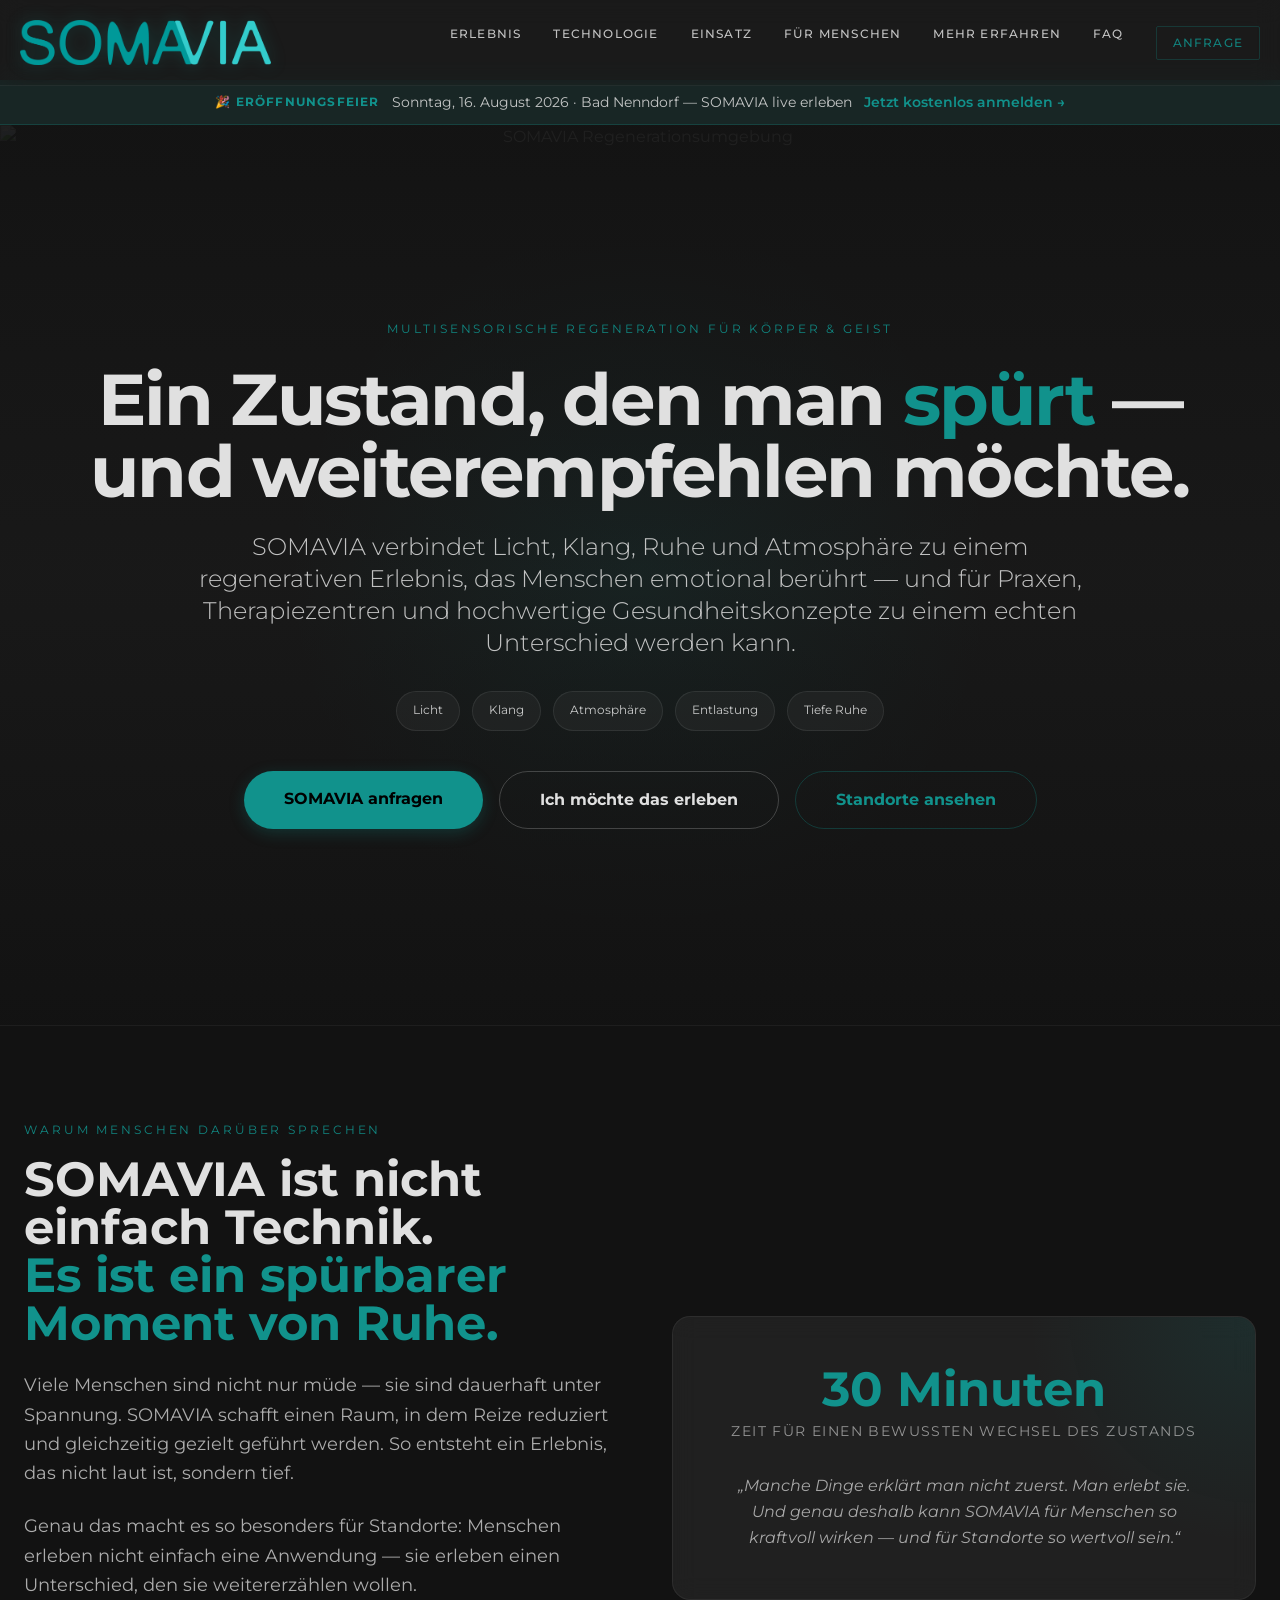
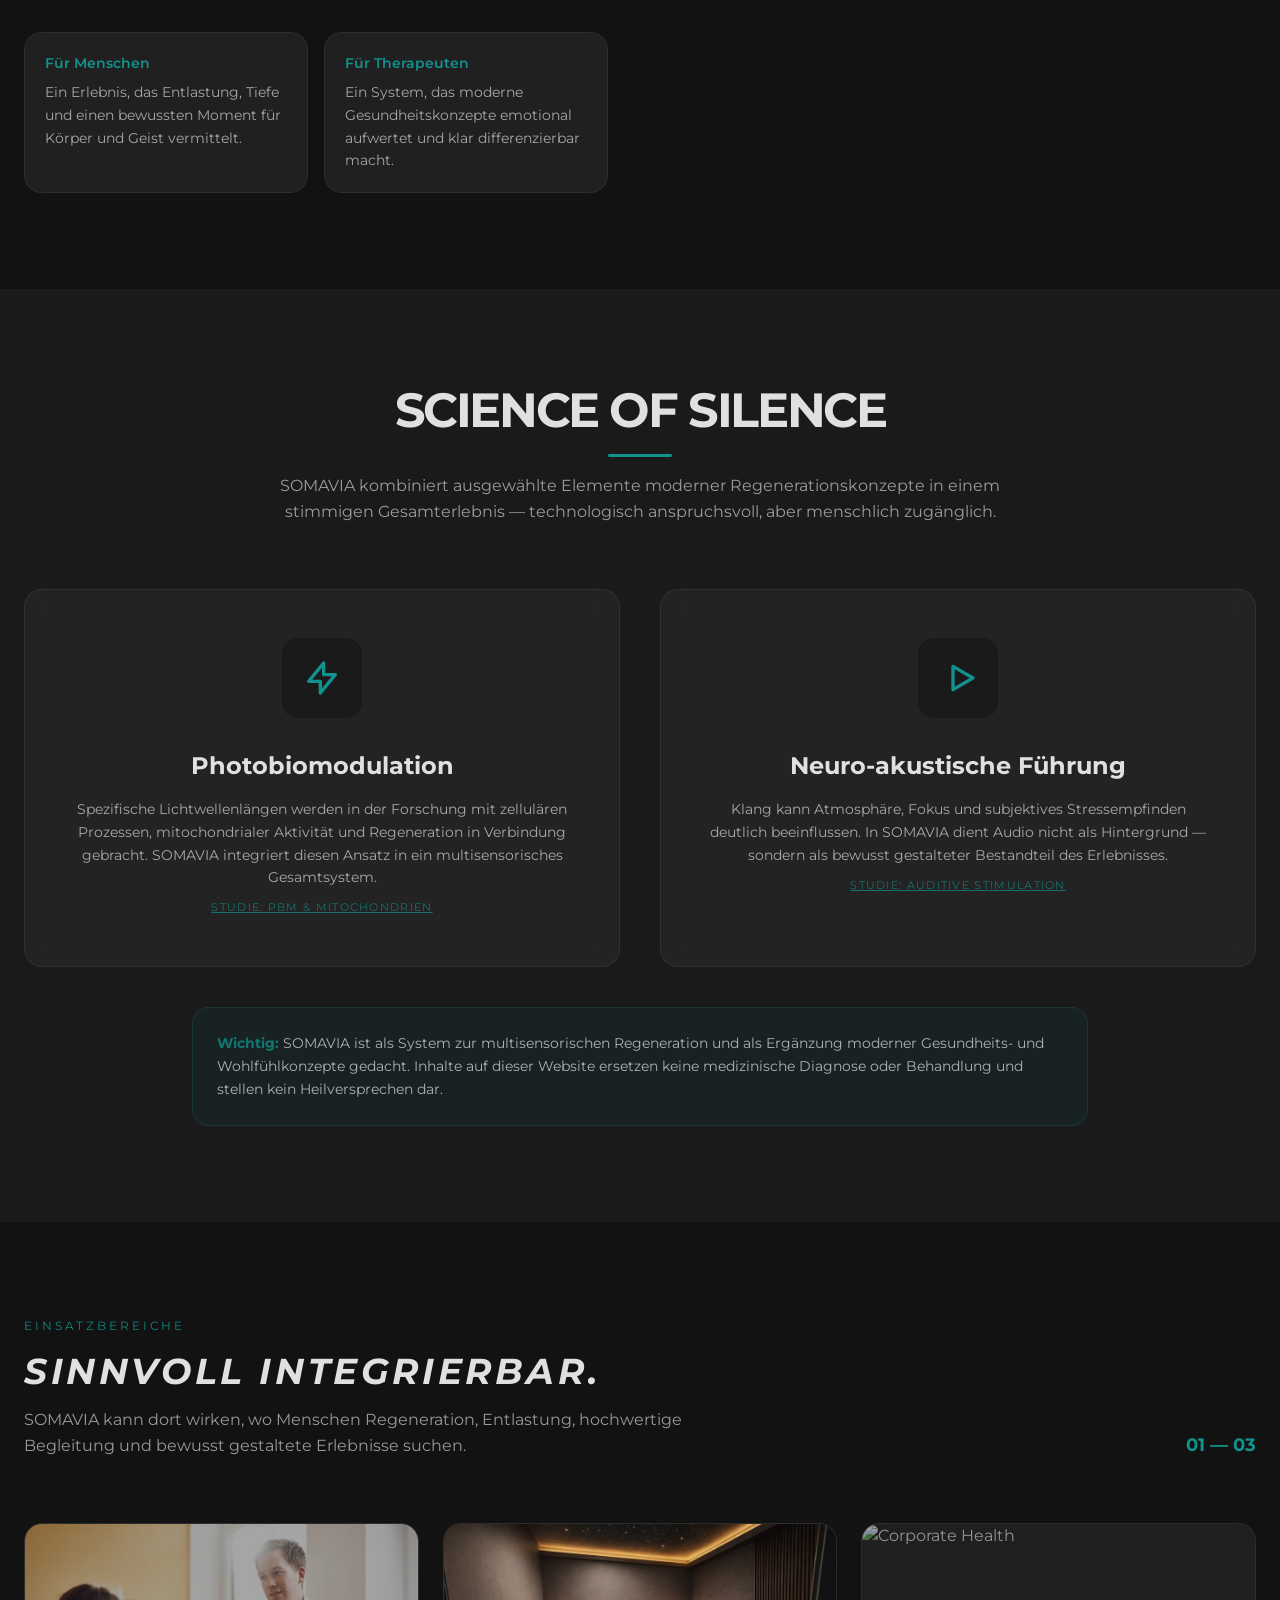
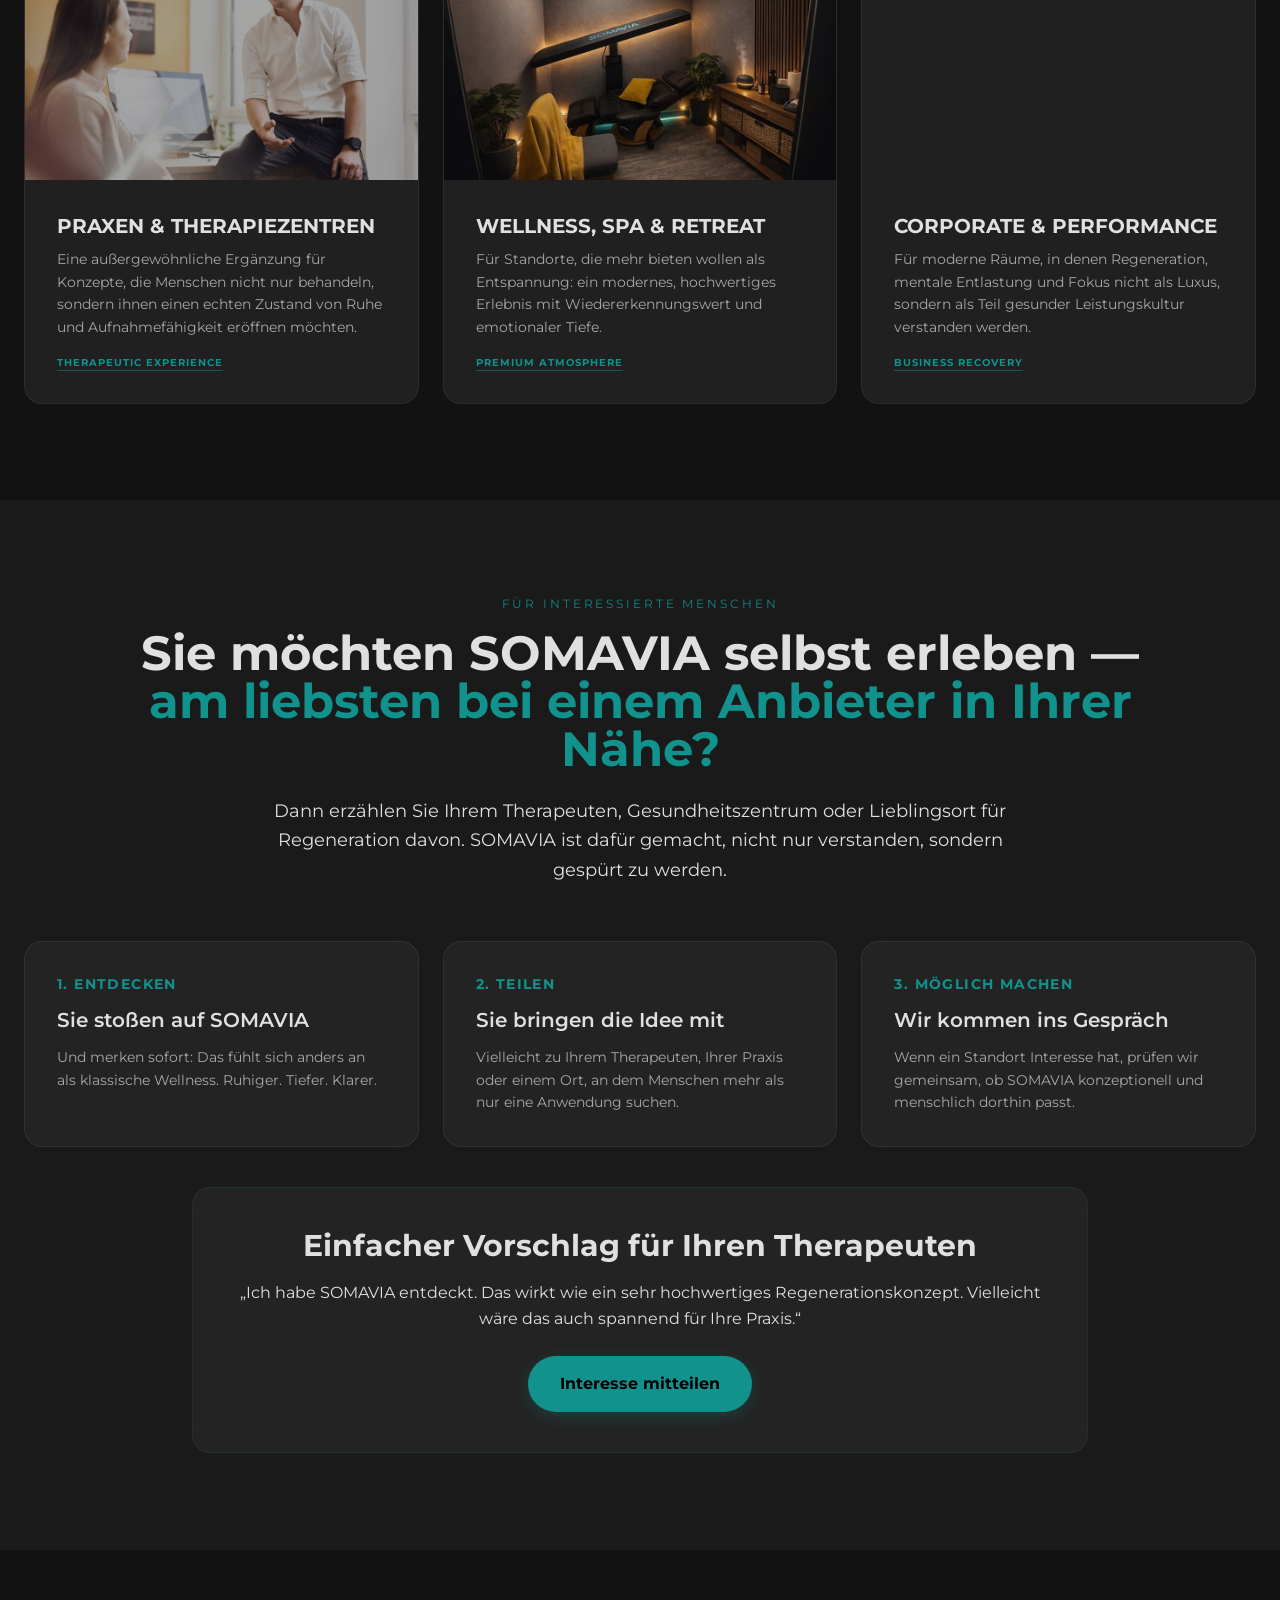
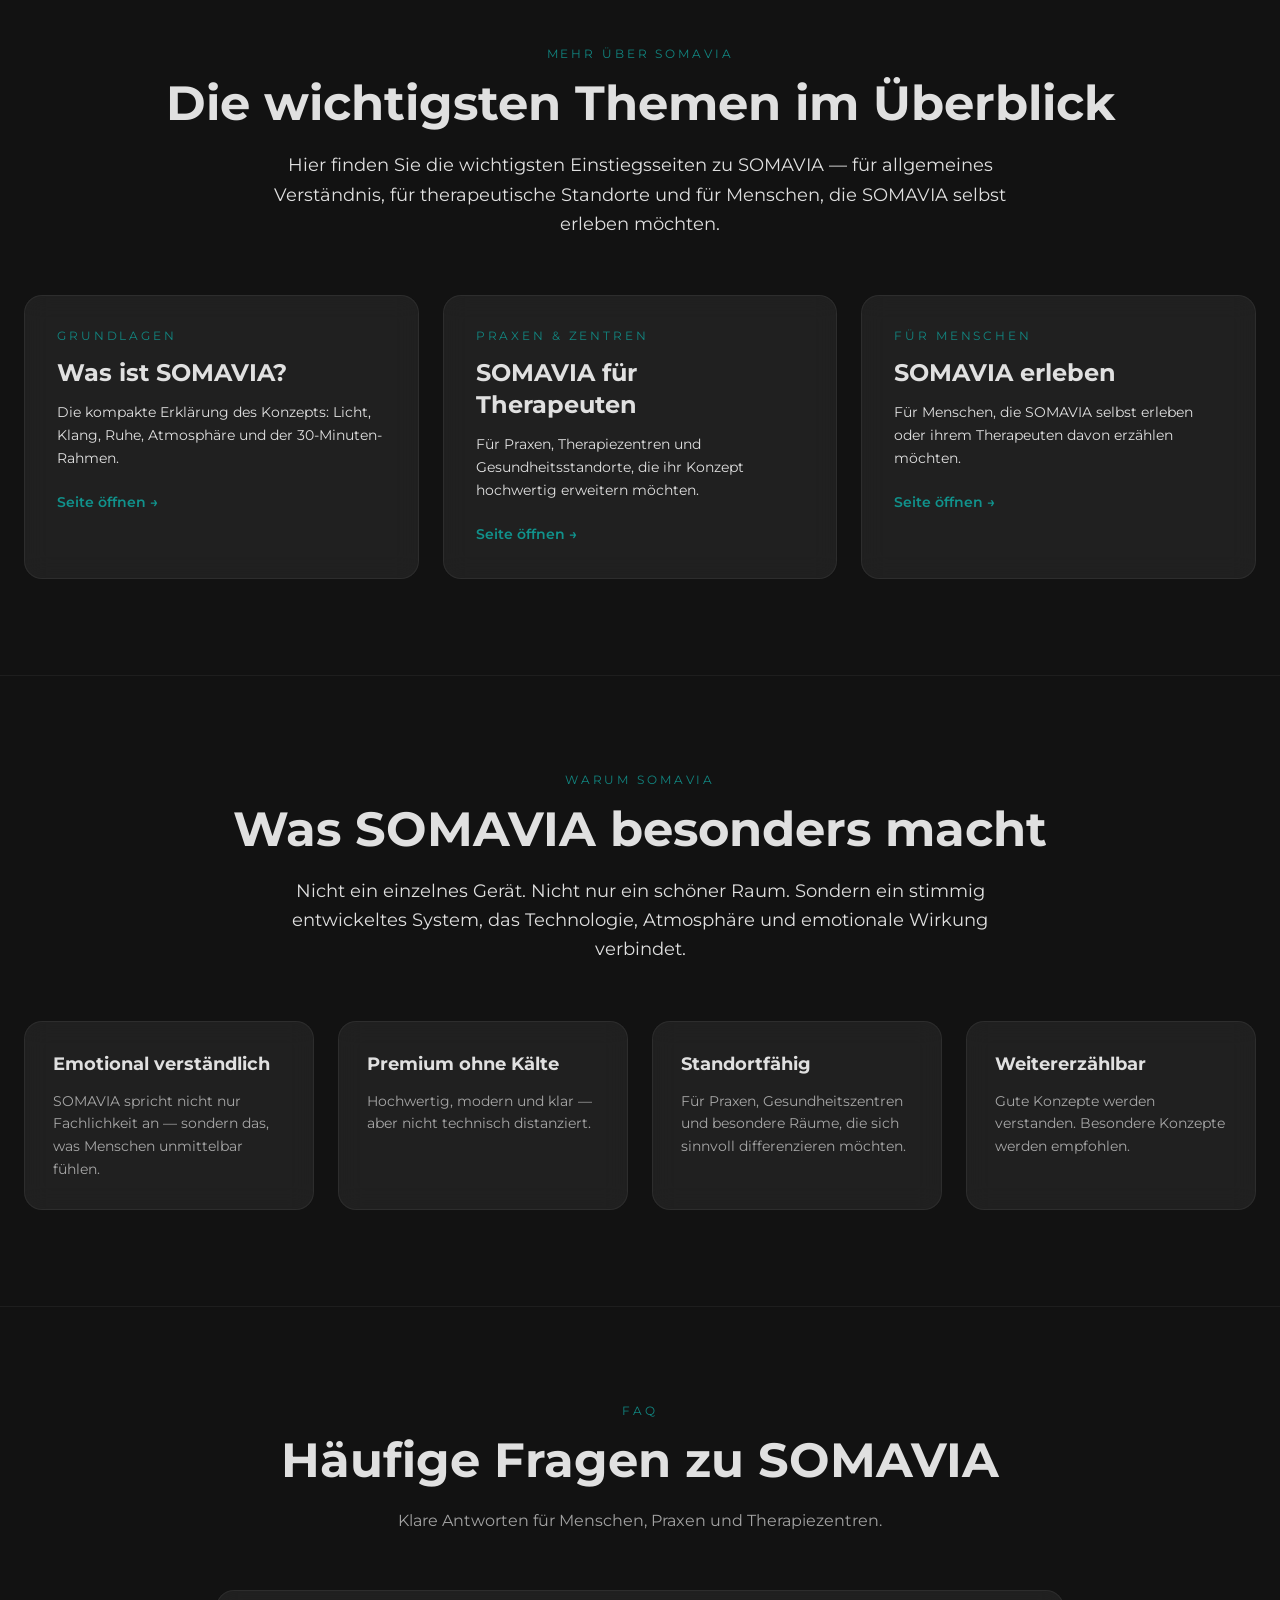
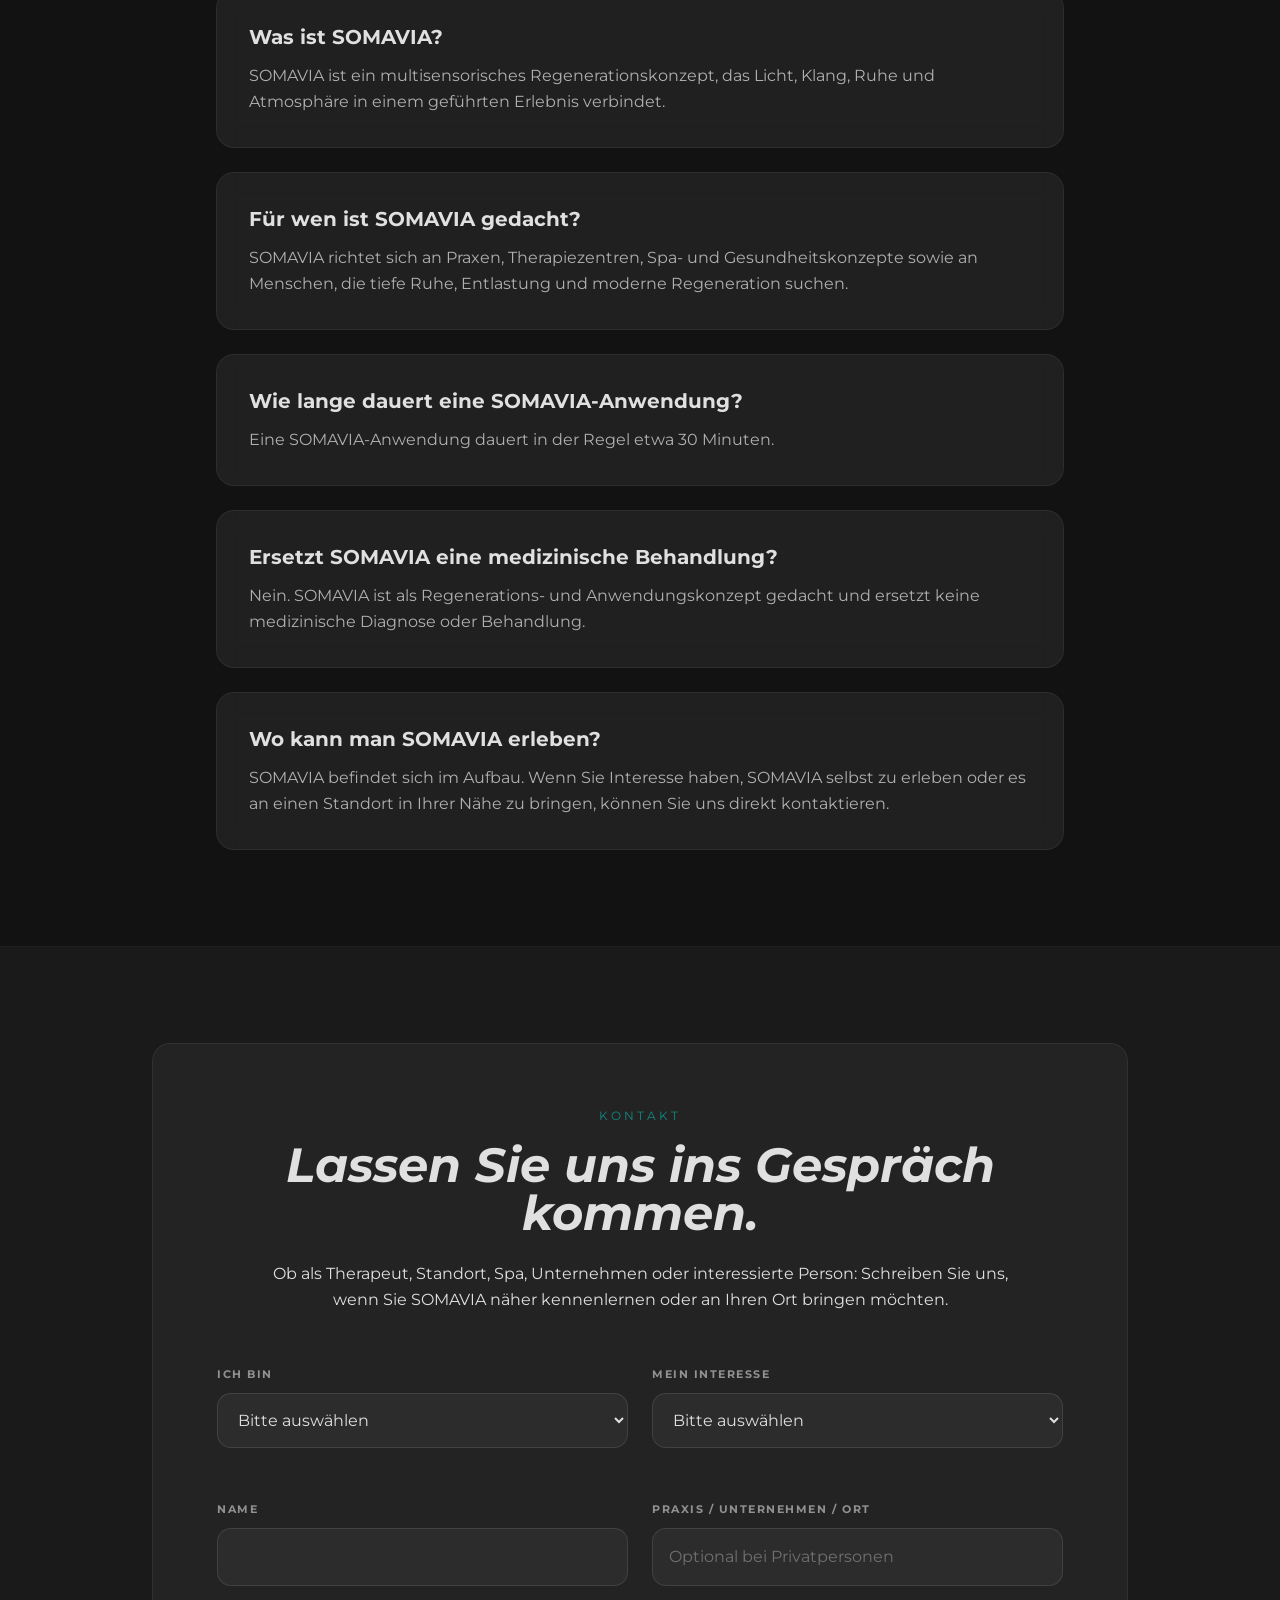
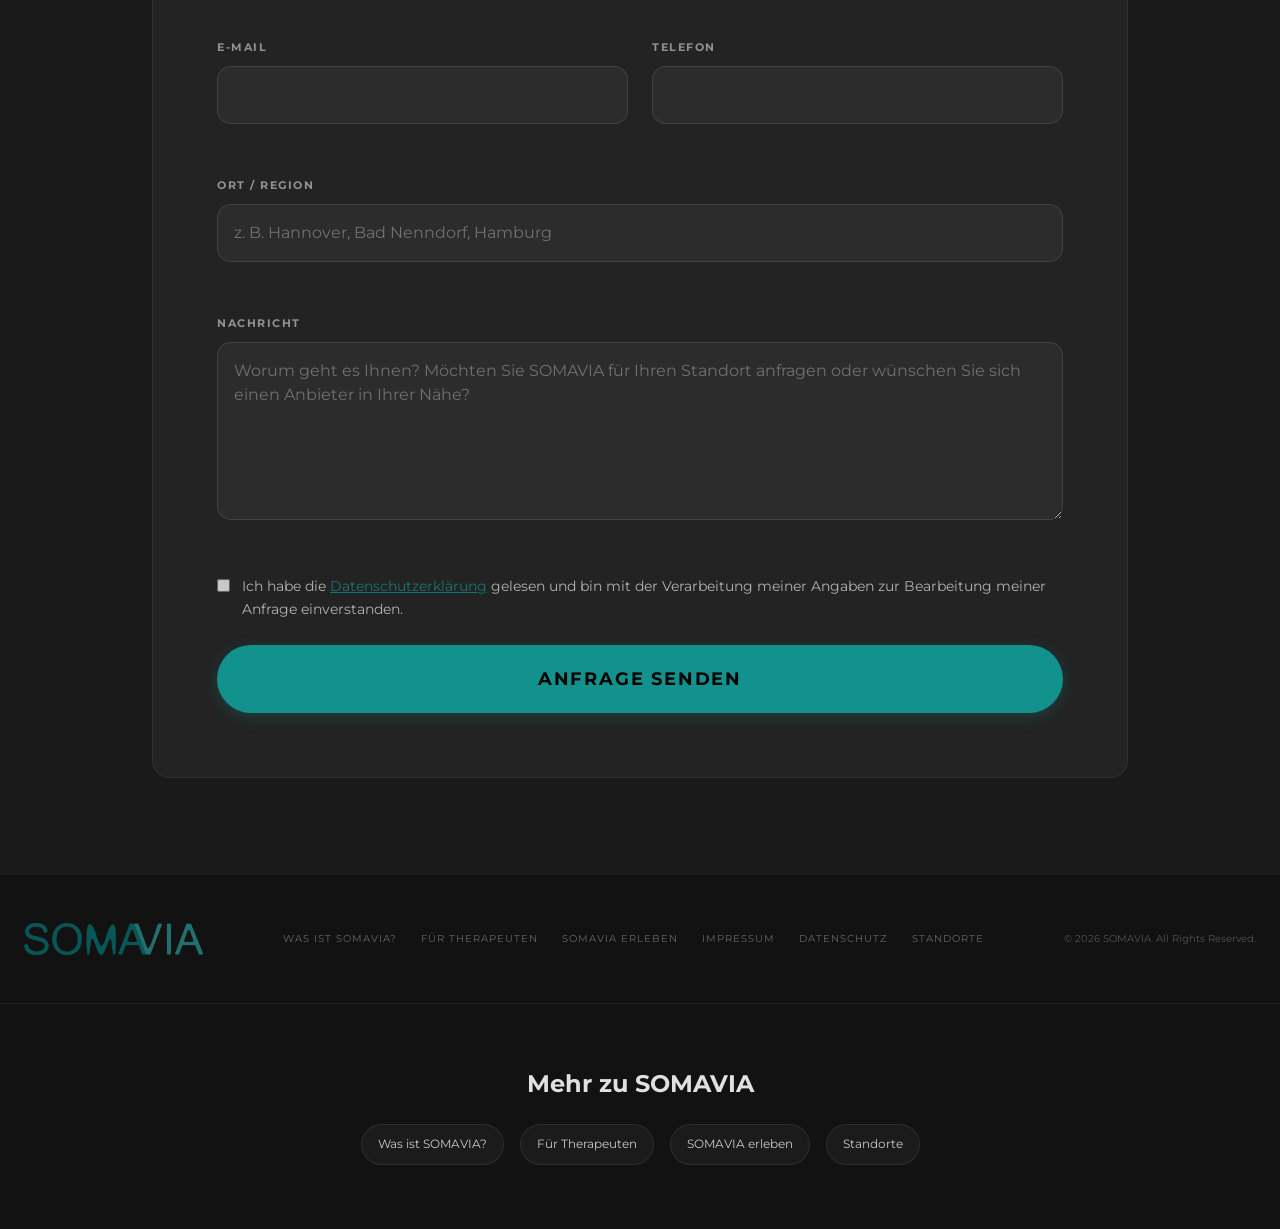
==== index.html @ 186686fb "Align applications cards: pin bottom labels to a uniform baseline The three cards had different text" ====
<!DOCTYPE html>
<html lang="de">
<head>
    <meta charset="UTF-8" />
    <meta name="viewport" content="width=device-width, initial-scale=1.0" />

    <title>SOMAVIA | Multisensorische Regeneration mit Licht, Klang und Atmosphäre</title>
    <meta name="description" content="SOMAVIA ist ein multisensorisches Regenerationskonzept für Praxen, Therapiezentren und Menschen, die tiefe Ruhe, Entlastung und moderne Regeneration erleben möchten." />
    <link rel="canonical" href="https://somavia.health/" />
    <link rel="icon" type="image/png" href="assets/SOMAVIA_Icon.png" />
    <link rel="apple-touch-icon" href="assets/apple-touch-icon.png" />

    <meta property="og:type" content="website" />
    <meta property="og:url" content="https://somavia.health/" />
    <meta property="og:title" content="SOMAVIA | Multisensorische Regeneration mit Licht, Klang und Atmosphäre" />
    <meta property="og:description" content="SOMAVIA verbindet Licht, Klang, Ruhe und Atmosphäre zu einem multisensorischen Regenerationserlebnis für Praxen, Therapiezentren und hochwertige Gesundheitskonzepte." />
    <meta property="og:image" content="https://somavia.health/assets/og-cover.png" />
    <meta property="og:site_name" content="SOMAVIA" />
    <meta property="og:locale" content="de_DE" />

    <meta name="twitter:card" content="summary_large_image" />
    <meta name="twitter:title" content="SOMAVIA | Multisensorische Regeneration mit Licht, Klang und Atmosphäre" />
    <meta name="twitter:description" content="Multisensorische Regeneration mit Licht, Klang, Ruhe und Atmosphäre für Praxen, Therapiezentren und interessierte Menschen." />
    <meta name="twitter:image" content="https://somavia.health/assets/og-cover.png" />

    <link rel="preconnect" href="https://fonts.googleapis.com" />
    <link rel="preconnect" href="https://fonts.gstatic.com" crossorigin />
    <link href="https://fonts.googleapis.com/css2?family=Montserrat:wght@300;400;500;600;700;800&display=swap" rel="stylesheet" />
    <link rel="stylesheet" href="assets/styles.css" />

    <script type="application/ld+json">
    {
      "@context": "https://schema.org",
      "@graph": [
        {
          "@type": "Organization",
          "@id": "https://somavia.health/#organization",
          "name": "SOMAVIA",
          "url": "https://somavia.health/",
          "logo": "https://somavia.health/assets/SOMAVIA_Icon.png",
          "contactPoint": {
            "@type": "ContactPoint",
            "contactType": "customer support",
            "email": "m.weh@chirohealth.de",
            "telephone": "+49-5723-798701",
            "areaServed": "DE",
            "availableLanguage": ["de"]
          }
        },
        {
          "@type": "WebSite",
          "@id": "https://somavia.health/#website",
          "url": "https://somavia.health/",
          "name": "SOMAVIA",
          "publisher": {
            "@id": "https://somavia.health/#organization"
          },
          "inLanguage": "de-DE"
        },
        {
          "@type": "FAQPage",
          "@id": "https://somavia.health/#faq",
          "mainEntity": [
            {
              "@type": "Question",
              "name": "Was ist SOMAVIA?",
              "acceptedAnswer": {
                "@type": "Answer",
                "text": "SOMAVIA ist ein multisensorisches Regenerationskonzept, das Licht, Klang, Ruhe und Atmosphäre in einem geführten Erlebnis verbindet."
              }
            },
            {
              "@type": "Question",
              "name": "Für wen ist SOMAVIA gedacht?",
              "acceptedAnswer": {
                "@type": "Answer",
                "text": "SOMAVIA richtet sich an Praxen, Therapiezentren, Spa- und Gesundheitskonzepte sowie an Menschen, die tiefe Ruhe, Entlastung und moderne Regeneration suchen."
              }
            },
            {
              "@type": "Question",
              "name": "Wie lange dauert eine SOMAVIA-Anwendung?",
              "acceptedAnswer": {
                "@type": "Answer",
                "text": "Eine SOMAVIA-Anwendung dauert in der Regel etwa 30 Minuten."
              }
            },
            {
              "@type": "Question",
              "name": "Ersetzt SOMAVIA eine medizinische Behandlung?",
              "acceptedAnswer": {
                "@type": "Answer",
                "text": "Nein. SOMAVIA ist als Regenerations- und Anwendungskonzept gedacht und ersetzt keine medizinische Diagnose oder Behandlung."
              }
            }
          ]
        }
      ]
    }
    </script>
</head>
<body>

<header class="bg-dark/90 backdrop-blur-md p-5 fixed top-0 w-full z-50 border-b border-white/5">
    <div class="container mx-auto flex justify-between items-center gap-6">
        <a href="index.html">
            <img fetchpriority="high" src="assets/SOMAVIA_logo_final.png" alt="SOMAVIA Logo" class="header-logo" />
        </a>

        <nav class="hidden lg:flex space-x-8 text-xs font-medium tracking-widest uppercase">
            <a href="#experience" class="nav-link">Erlebnis</a>
            <a href="#technology" class="nav-link">Technologie</a>
            <a href="#applications" class="nav-link">Einsatz</a>
            <a href="#for-people" class="nav-link">Für Menschen</a>
            <a href="#subpages" class="nav-link">Mehr erfahren</a>
            <a href="#faq" class="nav-link">FAQ</a>
            <a href="#contact" class="nav-link accent-color border border-[#11928c]/30 px-4 py-2 rounded-sm hover:bg-[#11928c] hover:text-black">Anfrage</a>
        </nav>
        <button id="menuBtn" type="button" aria-label="Menü öffnen" aria-expanded="false" class="lg:hidden text-[#e0e0e0] hover:text-[#11928c] transition-colors p-2 -mr-2">
            <svg class="w-7 h-7" fill="none" stroke="currentColor" viewBox="0 0 24 24"><path stroke-linecap="round" stroke-linejoin="round" stroke-width="2" d="M4 6h16M4 12h16M4 18h16"/></svg>
        </button>
    
    </div>
    <nav id="mobileMenu" class="hidden lg:hidden flex-col container mx-auto mt-3 text-xs font-medium tracking-widest uppercase">
        <a href="#experience" class="block py-3 border-b border-white/5 nav-link">Erlebnis</a>
        <a href="#technology" class="block py-3 border-b border-white/5 nav-link">Technologie</a>
        <a href="#applications" class="block py-3 border-b border-white/5 nav-link">Einsatz</a>
        <a href="#for-people" class="block py-3 border-b border-white/5 nav-link">Für Menschen</a>
        <a href="#subpages" class="block py-3 border-b border-white/5 nav-link">Mehr erfahren</a>
        <a href="#faq" class="block py-3 border-b border-white/5 nav-link">FAQ</a>
        <a href="#contact" class="block py-3 border-b border-white/5 accent-color font-semibold">Anfrage</a>
    </nav>
</header>

<main class="pt-20">

    <a href="sommerfest.html" class="block bg-[#11928c]/10 hover:bg-[#11928c]/15 border-b border-[#11928c]/25 transition-colors">
        <div class="container mx-auto px-6 py-3 flex flex-wrap items-center justify-center gap-x-3 gap-y-1 text-center text-sm">
            <span class="accent-color font-bold uppercase tracking-widest text-xs">🎉 Eröffnungsfeier</span>
            <span class="opacity-85">Sonntag, 16. August 2026 · Bad Nenndorf — SOMAVIA live erleben</span>
            <span class="accent-color font-semibold whitespace-nowrap">Jetzt kostenlos anmelden →</span>
        </div>
    </a>

    <section id="hero" class="relative min-h-screen flex items-center justify-center text-center p-6 overflow-hidden">
        <div class="absolute inset-0 z-0">
            <img src="https://images.unsplash.com/photo-1519824145371-296894a0daa9?auto=format&fit=crop&q=80&w=2000" alt="SOMAVIA Regenerationsumgebung" class="w-full h-full object-cover opacity-30" />
            <div class="absolute inset-0 hero-overlay"></div>
        </div>

        <div class="relative z-10 max-w-6xl fade-in">
            <span class="mini-kicker mb-6 block">Multisensorische Regeneration für Körper & Geist</span>

            <h1 class="text-4xl md:text-7xl font-bold mb-6 leading-tight tracking-tight">
                Ein Zustand, den man <span class="accent-color">spürt</span> —
                und weiterempfehlen möchte.
            </h1>

            <p class="text-lg md:text-2xl font-light mb-8 max-w-4xl mx-auto opacity-85 leading-relaxed">
                SOMAVIA verbindet Licht, Klang, Ruhe und Atmosphäre zu einem regenerativen Erlebnis,
                das Menschen emotional berührt — und für Praxen, Therapiezentren und hochwertige Gesundheitskonzepte
                zu einem echten Unterschied werden kann.
            </p>

            <div class="flex flex-wrap justify-center gap-3 mb-10">
                <span class="pill">Licht</span>
                <span class="pill">Klang</span>
                <span class="pill">Atmosphäre</span>
                <span class="pill">Entlastung</span>
                <span class="pill">Tiefe Ruhe</span>
            </div>

                <div class="flex flex-col sm:flex-row gap-4 justify-center">
                    <a href="#contact" class="cta-button py-4 px-10 rounded-full font-bold accent-bg text-black">
                    SOMAVIA anfragen
                    </a>

                    <a href="#for-people" class="py-4 px-10 rounded-full font-bold border border-white/20 hover:bg-white/5 transition-all">
                    Ich möchte das erleben
                    </a>

                    <a href="somavia-standorte.html" class="py-4 px-10 rounded-full font-bold border border-[#11928c]/30 text-[#11928c] hover:bg-[#11928c] hover:text-black transition-all">
                    Standorte ansehen
                </a>
            </div>
        </div>
    </section>

    <section id="experience" class="py-24 bg-[#121212] border-y border-white/5">
        <div class="container mx-auto px-6">
            <div class="grid lg:grid-cols-2 gap-16 items-center">
                <div>
                    <span class="mini-kicker mb-4 block">Warum Menschen darüber sprechen</span>
                    <h2 class="text-3xl md:text-5xl font-bold mb-6 leading-tight">
                        SOMAVIA ist nicht einfach Technik.
                        <br />
                        <span class="accent-color">Es ist ein spürbarer Moment von Ruhe.</span>
                    </h2>

                    <p class="text-lg opacity-75 mb-6 leading-relaxed">
                        Viele Menschen sind nicht nur müde — sie sind dauerhaft unter Spannung.
                        SOMAVIA schafft einen Raum, in dem Reize reduziert und gleichzeitig gezielt geführt werden.
                        So entsteht ein Erlebnis, das nicht laut ist, sondern tief.
                    </p>

                    <p class="text-lg opacity-75 mb-8 leading-relaxed">
                        Genau das macht es so besonders für Standorte:
                        Menschen erleben nicht einfach eine Anwendung — sie erleben einen Unterschied,
                        den sie weitererzählen wollen.
                    </p>

                    <div class="grid sm:grid-cols-2 gap-4">
                        <div class="glass-card p-5">
                            <p class="text-sm font-semibold mb-2 accent-color">Für Menschen</p>
                            <p class="text-sm opacity-70 leading-relaxed">
                                Ein Erlebnis, das Entlastung, Tiefe und einen bewussten Moment für Körper und Geist vermittelt.
                            </p>
                        </div>
                        <div class="glass-card p-5">
                            <p class="text-sm font-semibold mb-2 accent-color">Für Therapeuten</p>
                            <p class="text-sm opacity-70 leading-relaxed">
                                Ein System, das moderne Gesundheitskonzepte emotional aufwertet und klar differenzierbar macht.
                            </p>
                        </div>
                    </div>
                </div>

                <div class="glass-card p-10 md:p-12 text-center quote-card">
                    <h3 class="text-5xl font-bold accent-color mb-2">30 Minuten</h3>
                    <p class="uppercase tracking-widest text-sm opacity-60 mb-8">Zeit für einen bewussten Wechsel des Zustands</p>
                    <p class="text-base italic opacity-70 leading-relaxed max-w-xl mx-auto">
                        „Manche Dinge erklärt man nicht zuerst.
                        Man erlebt sie.
                        Und genau deshalb kann SOMAVIA für Menschen so kraftvoll wirken —
                        und für Standorte so wertvoll sein.“
                    </p>
                </div>
            </div>
        </div>
    </section>

    <section id="technology" class="py-24">
        <div class="container mx-auto px-6 text-center">
            <h2 class="text-3xl md:text-5xl font-bold mb-4 section-title uppercase tracking-tighter">Science of Silence</h2>
            <p class="max-w-3xl mx-auto opacity-65 mb-16 leading-relaxed">
                SOMAVIA kombiniert ausgewählte Elemente moderner Regenerationskonzepte in einem stimmigen Gesamterlebnis —
                technologisch anspruchsvoll, aber menschlich zugänglich.
            </p>

            <div class="grid md:grid-cols-2 gap-10">
                <div class="glass-card p-12 hover:border-[#11928c]/30 transition-all group">
                    <div class="w-20 h-20 bg-[#1a1a1a] rounded-2xl flex items-center justify-center mx-auto mb-8 group-hover:scale-110 transition-transform">
                        <svg class="w-10 h-10 accent-color" fill="none" stroke="currentColor" viewBox="0 0 24 24">
                            <path stroke-linecap="round" stroke-linejoin="round" stroke-width="2" d="M13 10V3L4 14h7v7l9-11h-7z"></path>
                        </svg>
                    </div>
                    <h3 class="text-2xl font-bold mb-4">Photobiomodulation</h3>
                    <p class="opacity-70 leading-relaxed text-sm">
                        Spezifische Lichtwellenlängen werden in der Forschung mit zellulären Prozessen,
                        mitochondrialer Aktivität und Regeneration in Verbindung gebracht.
                        SOMAVIA integriert diesen Ansatz in ein multisensorisches Gesamtsystem.
                    </p>
                    <a href="https://pubmed.ncbi.nlm.nih.gov/24049929/" target="_blank" rel="noopener noreferrer" class="science-link">Studie: PBM & Mitochondrien</a>
                </div>

                <div class="glass-card p-12 hover:border-[#11928c]/30 transition-all group">
                    <div class="w-20 h-20 bg-[#1a1a1a] rounded-2xl flex items-center justify-center mx-auto mb-8 group-hover:scale-110 transition-transform">
                        <svg class="w-10 h-10 accent-color" fill="none" stroke="currentColor" viewBox="0 0 24 24">
                            <path stroke-linecap="round" stroke-linejoin="round" stroke-width="2" d="M9 19V5l12 7-12 7z"></path>
                        </svg>
                    </div>
                    <h3 class="text-2xl font-bold mb-4">Neuro-akustische Führung</h3>
                    <p class="opacity-70 leading-relaxed text-sm">
                        Klang kann Atmosphäre, Fokus und subjektives Stressempfinden deutlich beeinflussen.
                        In SOMAVIA dient Audio nicht als Hintergrund —
                        sondern als bewusst gestalteter Bestandteil des Erlebnisses.
                    </p>
                    <a href="https://www.ncbi.nlm.nih.gov/pmc/articles/PMC4428073/" target="_blank" rel="noopener noreferrer" class="science-link">Studie: Auditive Stimulation</a>
                </div>
            </div>

            <div class="mt-10 note-box p-6 max-w-4xl mx-auto text-left">
                <p class="text-sm opacity-75 leading-relaxed">
                    <strong class="accent-color">Wichtig:</strong>
                    SOMAVIA ist als System zur multisensorischen Regeneration und als Ergänzung moderner Gesundheits- und Wohlfühlkonzepte gedacht.
                    Inhalte auf dieser Website ersetzen keine medizinische Diagnose oder Behandlung und stellen kein Heilversprechen dar.
                </p>
            </div>
        </div>
    </section>

    <section id="applications" class="py-24 bg-dark">
        <div class="container mx-auto px-6 text-center lg:text-left">
            <div class="flex flex-col md:flex-row justify-between items-end mb-16 gap-6">
                <div class="max-w-2xl">
                    <span class="mini-kicker mb-4 block">Einsatzbereiche</span>
                    <h2 class="text-4xl font-bold mb-4 italic uppercase tracking-widest">Sinnvoll integrierbar.</h2>
                    <p class="opacity-65 leading-relaxed">
                        SOMAVIA kann dort wirken, wo Menschen Regeneration, Entlastung, hochwertige Begleitung
                        und bewusst gestaltete Erlebnisse suchen.
                    </p>
                </div>
                <div class="text-[#11928c] font-bold text-lg hidden md:block">01 — 03</div>
            </div>

            <div class="grid md:grid-cols-3 gap-6">
                <div class="glass-card overflow-hidden group border-none flex flex-col">
                    <div class="h-64 overflow-hidden">
                        <img loading="lazy" src="assets/praxis-beratung.jpg" alt="Beratungsgespräch in einer Praxis" class="w-full h-full object-cover transition-transform duration-700 group-hover:scale-110 opacity-60" />
                    </div>
                    <div class="p-8 flex flex-col flex-grow">
                        <h3 class="text-xl font-bold mb-2 uppercase hyphens-auto break-words">Praxen & Therapiezentren</h3>
                        <p class="text-sm opacity-70 leading-relaxed mb-4">
                            Eine außergewöhnliche Ergänzung für Konzepte, die Menschen nicht nur behandeln,
                            sondern ihnen einen echten Zustand von Ruhe und Aufnahmefähigkeit eröffnen möchten.
                        </p>
                        <span class="text-[10px] uppercase tracking-widest accent-color font-bold border-b border-[#11928c]/50 mt-auto self-start">Therapeutic Experience</span>
                    </div>
                </div>

                <div class="glass-card overflow-hidden group border-none flex flex-col">
                    <div class="h-64 overflow-hidden">
                        <img loading="lazy" src="assets/somavia-suite.jpg" alt="SOMAVIA Suite mit Lichtsystem, Ruhesessel und Aromatherapie" class="w-full h-full object-cover transition-transform duration-700 group-hover:scale-110 opacity-90" />
                    </div>
                    <div class="p-8 flex flex-col flex-grow">
                        <h3 class="text-xl font-bold mb-2 uppercase hyphens-auto break-words">Wellness, Spa & Retreat</h3>
                        <p class="text-sm opacity-70 leading-relaxed mb-4">
                            Für Standorte, die mehr bieten wollen als Entspannung:
                            ein modernes, hochwertiges Erlebnis mit Wiedererkennungswert und emotionaler Tiefe.
                        </p>
                        <span class="text-[10px] uppercase tracking-widest accent-color font-bold border-b border-[#11928c]/50 mt-auto self-start">Premium Atmosphere</span>
                    </div>
                </div>

                <div class="glass-card overflow-hidden group border-none flex flex-col">
                    <div class="h-64 overflow-hidden">
                        <img loading="lazy" src="https://images.unsplash.com/photo-1497366216548-37526070297c?auto=format&fit=crop&q=80&w=800" alt="Corporate Health" class="w-full h-full object-cover transition-transform duration-700 group-hover:scale-110 opacity-60" />
                    </div>
                    <div class="p-8 flex flex-col flex-grow">
                        <h3 class="text-xl font-bold mb-2 uppercase hyphens-auto break-words">Corporate & Performance</h3>
                        <p class="text-sm opacity-70 leading-relaxed mb-4">
                            Für moderne Räume, in denen Regeneration, mentale Entlastung und Fokus
                            nicht als Luxus, sondern als Teil gesunder Leistungskultur verstanden werden.
                        </p>
                        <span class="text-[10px] uppercase tracking-widest accent-color font-bold border-b border-[#11928c]/50 mt-auto self-start">Business Recovery</span>
                    </div>
                </div>
            </div>
        </div>
    </section>

    <section id="for-people" class="py-24">
        <div class="container mx-auto px-6">
            <div class="max-w-5xl mx-auto text-center mb-14">
                <span class="mini-kicker mb-4 block">Für interessierte Menschen</span>
                <h2 class="text-3xl md:text-5xl font-bold mb-6">
                    Sie möchten SOMAVIA selbst erleben —
                    <span class="accent-color">am liebsten bei einem Anbieter in Ihrer Nähe?</span>
                </h2>
                <p class="text-lg opacity-72 leading-relaxed max-w-3xl mx-auto">
                    Dann erzählen Sie Ihrem Therapeuten, Gesundheitszentrum oder Lieblingsort für Regeneration davon.
                    SOMAVIA ist dafür gemacht, nicht nur verstanden, sondern gespürt zu werden.
                </p>
            </div>

            <div class="grid lg:grid-cols-3 gap-6">
                <div class="glass-card p-8">
                    <div class="text-sm font-bold accent-color mb-3 uppercase tracking-widest">1. Entdecken</div>
                    <h3 class="text-xl font-semibold mb-3">Sie stoßen auf SOMAVIA</h3>
                    <p class="text-sm opacity-70 leading-relaxed">
                        Und merken sofort: Das fühlt sich anders an als klassische Wellness.
                        Ruhiger. Tiefer. Klarer.
                    </p>
                </div>

                <div class="glass-card p-8">
                    <div class="text-sm font-bold accent-color mb-3 uppercase tracking-widest">2. Teilen</div>
                    <h3 class="text-xl font-semibold mb-3">Sie bringen die Idee mit</h3>
                    <p class="text-sm opacity-70 leading-relaxed">
                        Vielleicht zu Ihrem Therapeuten, Ihrer Praxis oder einem Ort,
                        an dem Menschen mehr als nur eine Anwendung suchen.
                    </p>
                </div>

                <div class="glass-card p-8">
                    <div class="text-sm font-bold accent-color mb-3 uppercase tracking-widest">3. Möglich machen</div>
                    <h3 class="text-xl font-semibold mb-3">Wir kommen ins Gespräch</h3>
                    <p class="text-sm opacity-70 leading-relaxed">
                        Wenn ein Standort Interesse hat, prüfen wir gemeinsam,
                        ob SOMAVIA konzeptionell und menschlich dorthin passt.
                    </p>
                </div>
            </div>

            <div class="mt-10 glass-card p-8 md:p-10 max-w-4xl mx-auto text-center soft-border">
                <h3 class="text-2xl md:text-3xl font-bold mb-4">Einfacher Vorschlag für Ihren Therapeuten</h3>
                <p class="opacity-72 leading-relaxed mb-6">
                    „Ich habe SOMAVIA entdeckt. Das wirkt wie ein sehr hochwertiges Regenerationskonzept.
                    Vielleicht wäre das auch spannend für Ihre Praxis.“
                </p>
                <a href="#contact" class="inline-block cta-button py-4 px-8 rounded-full font-bold accent-bg text-black">
                    Interesse mitteilen
                </a>
            </div>
        </div>
    </section>

    <section id="subpages" class="py-24 bg-[#121212] border-y border-white/5">
        <div class="container mx-auto px-6">
            <div class="max-w-5xl mx-auto text-center mb-14">
                <span class="mini-kicker mb-4 block">Mehr über SOMAVIA</span>
                <h2 class="text-3xl md:text-5xl font-bold mb-6">Die wichtigsten Themen im Überblick</h2>
                <p class="text-lg opacity-68 leading-relaxed max-w-3xl mx-auto">
                    Hier finden Sie die wichtigsten Einstiegsseiten zu SOMAVIA —
                    für allgemeines Verständnis, für therapeutische Standorte und für Menschen,
                    die SOMAVIA selbst erleben möchten.
                </p>
            </div>

            <div class="grid md:grid-cols-3 gap-6">
                <a href="was-ist-somavia.html" class="glass-card p-8 block subpage-card">
                    <span class="mini-kicker mb-3 block">Grundlagen</span>
                    <h3 class="text-2xl font-bold mb-3">Was ist SOMAVIA?</h3>
                    <p class="text-sm opacity-72 leading-relaxed mb-5">
                        Die kompakte Erklärung des Konzepts: Licht, Klang, Ruhe, Atmosphäre und der 30-Minuten-Rahmen.
                    </p>
                    <span class="accent-color font-semibold text-sm">Seite öffnen →</span>
                </a>

                <a href="somavia-fuer-therapeuten.html" class="glass-card p-8 block subpage-card">
                    <span class="mini-kicker mb-3 block">Praxen & Zentren</span>
                    <h3 class="text-2xl font-bold mb-3">SOMAVIA für Therapeuten</h3>
                    <p class="text-sm opacity-72 leading-relaxed mb-5">
                        Für Praxen, Therapiezentren und Gesundheitsstandorte, die ihr Konzept hochwertig erweitern möchten.
                    </p>
                    <span class="accent-color font-semibold text-sm">Seite öffnen →</span>
                </a>

                <a href="somavia-erleben.html" class="glass-card p-8 block subpage-card">
                    <span class="mini-kicker mb-3 block">Für Menschen</span>
                    <h3 class="text-2xl font-bold mb-3">SOMAVIA erleben</h3>
                    <p class="text-sm opacity-72 leading-relaxed mb-5">
                        Für Menschen, die SOMAVIA selbst erleben oder ihrem Therapeuten davon erzählen möchten.
                    </p>
                    <span class="accent-color font-semibold text-sm">Seite öffnen →</span>
                </a>
            </div>
        </div>
    </section>

    <section id="why-somavia" class="py-24 bg-dark">
        <div class="container mx-auto px-6">
            <div class="max-w-5xl mx-auto text-center mb-14">
                <span class="mini-kicker mb-4 block">Warum SOMAVIA</span>
                <h2 class="text-3xl md:text-5xl font-bold mb-6">Was SOMAVIA besonders macht</h2>
                <p class="text-lg opacity-68 leading-relaxed max-w-3xl mx-auto">
                    Nicht ein einzelnes Gerät. Nicht nur ein schöner Raum.
                    Sondern ein stimmig entwickeltes System, das Technologie, Atmosphäre und emotionale Wirkung verbindet.
                </p>
            </div>

            <div class="grid md:grid-cols-2 lg:grid-cols-4 gap-6">
                <div class="glass-card p-7">
                    <h3 class="font-bold text-lg mb-3">Emotional verständlich</h3>
                    <p class="text-sm opacity-70 leading-relaxed">
                        SOMAVIA spricht nicht nur Fachlichkeit an —
                        sondern das, was Menschen unmittelbar fühlen.
                    </p>
                </div>
                <div class="glass-card p-7">
                    <h3 class="font-bold text-lg mb-3">Premium ohne Kälte</h3>
                    <p class="text-sm opacity-70 leading-relaxed">
                        Hochwertig, modern und klar —
                        aber nicht technisch distanziert.
                    </p>
                </div>
                <div class="glass-card p-7">
                    <h3 class="font-bold text-lg mb-3">Standortfähig</h3>
                    <p class="text-sm opacity-70 leading-relaxed">
                        Für Praxen, Gesundheitszentren und besondere Räume,
                        die sich sinnvoll differenzieren möchten.
                    </p>
                </div>
                <div class="glass-card p-7">
                    <h3 class="font-bold text-lg mb-3">Weitererzählbar</h3>
                    <p class="text-sm opacity-70 leading-relaxed">
                        Gute Konzepte werden verstanden.
                        Besondere Konzepte werden empfohlen.
                    </p>
                </div>
            </div>
        </div>
    </section>

    <section id="faq" class="py-24 bg-[#121212] border-y border-white/5">
        <div class="container mx-auto px-6 max-w-4xl">
            <div class="text-center mb-14">
                <span class="mini-kicker mb-4 block">FAQ</span>
                <h2 class="text-3xl md:text-5xl font-bold mb-6">Häufige Fragen zu SOMAVIA</h2>
                <p class="opacity-70 leading-relaxed">
                    Klare Antworten für Menschen, Praxen und Therapiezentren.
                </p>
            </div>

            <div class="space-y-6">
                <div class="glass-card p-8">
                    <h3 class="text-xl font-bold mb-3">Was ist SOMAVIA?</h3>
                    <p class="opacity-75 leading-relaxed">
                        SOMAVIA ist ein multisensorisches Regenerationskonzept, das Licht, Klang, Ruhe und Atmosphäre in einem geführten Erlebnis verbindet.
                    </p>
                </div>

                <div class="glass-card p-8">
                    <h3 class="text-xl font-bold mb-3">Für wen ist SOMAVIA gedacht?</h3>
                    <p class="opacity-75 leading-relaxed">
                        SOMAVIA richtet sich an Praxen, Therapiezentren, Spa- und Gesundheitskonzepte sowie an Menschen, die tiefe Ruhe, Entlastung und moderne Regeneration suchen.
                    </p>
                </div>

                <div class="glass-card p-8">
                    <h3 class="text-xl font-bold mb-3">Wie lange dauert eine SOMAVIA-Anwendung?</h3>
                    <p class="opacity-75 leading-relaxed">
                        Eine SOMAVIA-Anwendung dauert in der Regel etwa 30 Minuten.
                    </p>
                </div>

                <div class="glass-card p-8">
                    <h3 class="text-xl font-bold mb-3">Ersetzt SOMAVIA eine medizinische Behandlung?</h3>
                    <p class="opacity-75 leading-relaxed">
                        Nein. SOMAVIA ist als Regenerations- und Anwendungskonzept gedacht und ersetzt keine medizinische Diagnose oder Behandlung.
                    </p>
                </div>

                <div class="glass-card p-8">
                    <h3 class="text-xl font-bold mb-3">Wo kann man SOMAVIA erleben?</h3>
                    <p class="opacity-75 leading-relaxed">
                        SOMAVIA befindet sich im Aufbau. Wenn Sie Interesse haben, SOMAVIA selbst zu erleben oder es an einen Standort in Ihrer Nähe zu bringen, können Sie uns direkt kontaktieren.
                    </p>
                </div>
            </div>
        </div>
    </section>

    <section id="contact" class="py-24 relative overflow-hidden">
        <div class="container mx-auto px-6 max-w-5xl">
            <div class="glass-card p-10 md:p-16 relative z-10 border-[#11928c]/20">
                <div class="text-center max-w-3xl mx-auto mb-12">
                    <span class="mini-kicker mb-4 block">Kontakt</span>
                    <h2 class="text-3xl md:text-5xl font-bold mb-6 italic">Lassen Sie uns ins Gespräch kommen.</h2>
                    <p class="opacity-72 leading-relaxed">
                        Ob als Therapeut, Standort, Spa, Unternehmen oder interessierte Person:
                        Schreiben Sie uns, wenn Sie SOMAVIA näher kennenlernen oder an Ihren Ort bringen möchten.
                    </p>
                </div>

                <div data-fs-success class="hidden status-box success-box mb-6">
                    Vielen Dank. Ihre Anfrage wurde erfolgreich übermittelt. Wir melden uns so bald wie möglich zurück.
                </div>

                <div data-fs-error class="hidden status-box error-box mb-6">
                    Leider konnte Ihre Anfrage gerade nicht gesendet werden. Bitte versuchen Sie es erneut.
                </div>

                <form
                    id="contactForm"
                    action="https://formspree.io/f/xbdqpeoa"
                    method="POST"
                    class="grid md:grid-cols-2 gap-6"
                >
                    <input type="hidden" name="_subject" value="Neue SOMAVIA Anfrage über somavia.health" />
                    <input type="hidden" name="_language" value="de" />
                    <input type="text" name="_gotcha" class="hidden" tabindex="-1" autocomplete="off" />

                    <div class="space-y-2">
                        <label for="userType" class="form-label">Ich bin</label>
                        <select id="userType" name="Ich bin" class="select-field" data-fs-field required>
                            <option value="">Bitte auswählen</option>
                            <option value="Therapeut / Praxis">Therapeut / Praxis</option>
                            <option value="Spa / Gesundheitszentrum">Spa / Gesundheitszentrum</option>
                            <option value="Unternehmen / Corporate">Unternehmen / Corporate</option>
                            <option value="Interessierte Privatperson">Interessierte Privatperson</option>
                            <option value="Sonstiges">Sonstiges</option>
                        </select>
                        <span data-fs-error="Ich bin" class="field-error"></span>
                    </div>

                    <div class="space-y-2">
                        <label for="userFocus" class="form-label">Mein Interesse</label>
                        <select id="userFocus" name="Interesse" class="select-field" data-fs-field required>
                            <option value="">Bitte auswählen</option>
                            <option value="SOMAVIA für meinen Standort">SOMAVIA für meinen Standort</option>
                            <option value="Ich möchte SOMAVIA vor Ort erleben">Ich möchte SOMAVIA vor Ort erleben</option>
                            <option value="Kooperation / Partnerschaft">Kooperation / Partnerschaft</option>
                            <option value="Allgemeine Anfrage">Allgemeine Anfrage</option>
                        </select>
                        <span data-fs-error="Interesse" class="field-error"></span>
                    </div>

                    <div class="space-y-2">
                        <label for="userName" class="form-label">Name</label>
                        <input type="text" id="userName" name="Name" class="input-field" data-fs-field required />
                        <span data-fs-error="Name" class="field-error"></span>
                    </div>

                    <div class="space-y-2">
                        <label for="userCompany" class="form-label">Praxis / Unternehmen / Ort</label>
                        <input type="text" id="userCompany" name="Praxis / Unternehmen / Ort" class="input-field" data-fs-field placeholder="Optional bei Privatpersonen" />
                        <span data-fs-error="Praxis / Unternehmen / Ort" class="field-error"></span>
                    </div>

                    <div class="space-y-2">
                        <label for="userEmail" class="form-label">E-Mail</label>
                        <input type="email" id="userEmail" name="email" class="input-field" data-fs-field required />
                        <span data-fs-error="email" class="field-error"></span>
                    </div>

                    <div class="space-y-2">
                        <label for="userPhone" class="form-label">Telefon</label>
                        <input type="tel" id="userPhone" name="Telefon" class="input-field" data-fs-field />
                        <span data-fs-error="Telefon" class="field-error"></span>
                    </div>

                    <div class="md:col-span-2 space-y-2">
                        <label for="userLocation" class="form-label">Ort / Region</label>
                        <input type="text" id="userLocation" name="Ort / Region" class="input-field" data-fs-field placeholder="z. B. Hannover, Bad Nenndorf, Hamburg" />
                        <span data-fs-error="Ort / Region" class="field-error"></span>
                    </div>

                    <div class="md:col-span-2 space-y-2">
                        <label for="userMessage" class="form-label">Nachricht</label>
                        <textarea
                            id="userMessage"
                            name="message"
                            rows="6"
                            class="textarea-field"
                            data-fs-field
                            placeholder="Worum geht es Ihnen? Möchten Sie SOMAVIA für Ihren Standort anfragen oder wünschen Sie sich einen Anbieter in Ihrer Nähe?"
                            required
                        ></textarea>
                        <span data-fs-error="message" class="field-error"></span>
                    </div>

                    <div class="md:col-span-2 flex items-start gap-3 text-sm opacity-75 leading-relaxed">
                        <input type="checkbox" id="privacyConsent" required class="mt-1 shrink-0" />
                        <label for="privacyConsent">
                            Ich habe die
                            <a href="datenschutz.html" class="accent-color underline">Datenschutzerklärung</a>
                            gelesen und bin mit der Verarbeitung meiner Angaben zur Bearbeitung meiner Anfrage einverstanden.
                        </label>
                    </div>

                    <div class="md:col-span-2">
                        <button
                            type="submit"
                            data-fs-submit-btn
                            class="w-full py-5 rounded-full accent-bg text-black font-bold text-lg uppercase tracking-widest cta-button"
                        >
                            Anfrage senden
                        </button>
                    </div>
                </form>
            </div>
        </div>
    </section>
</main>

<footer class="bg-dark py-12 border-t border-white/5">
    <div class="container mx-auto px-6 flex flex-col md:flex-row justify-between items-center gap-8 text-center md:text-left">
        <a href="index.html">
            <img loading="lazy" src="assets/SOMAVIA_logo_final.png" alt="SOMAVIA" class="h-8 opacity-50" />
        </a>

        <div class="text-[10px] opacity-40 flex flex-wrap justify-center gap-6 uppercase tracking-widest">
            <a href="was-ist-somavia.html" class="hover:text-white">Was ist SOMAVIA?</a>
            <a href="somavia-fuer-therapeuten.html" class="hover:text-white">Für Therapeuten</a>
            <a href="somavia-erleben.html" class="hover:text-white">SOMAVIA erleben</a>
            <a href="impressum.html" class="hover:text-white">Impressum</a>
            <a href="datenschutz.html" class="hover:text-white">Datenschutz</a>
            <a href="somavia-standorte.html" class="hover:text-white">Standorte</a>
        </div>

        <div class="text-[10px] opacity-30">
            &copy; 2026 SOMAVIA. All Rights Reserved.
        </div>
    </div>
</footer>

<script>
    window.formspree = window.formspree || function () {
        (formspree.q = formspree.q || []).push(arguments);
    };

    formspree('initForm', {
        formElement: '#contactForm',
        formId: 'xbdqpeoa',
        onSuccess: function () {
            const successBox = document.querySelector('[data-fs-success]');
            const errorBox = document.querySelector('[data-fs-error]');
            const form = document.getElementById('contactForm');

            if (errorBox) errorBox.classList.add('hidden');
            if (successBox) {
                successBox.classList.remove('hidden');
                successBox.scrollIntoView({ behavior: 'smooth', block: 'center' });
            }

            if (form) form.reset();
        },
        onError: function () {
            const successBox = document.querySelector('[data-fs-success]');
            const errorBox = document.querySelector('[data-fs-error]');

            if (successBox) successBox.classList.add('hidden');
            if (errorBox) {
                errorBox.classList.remove('hidden');
                errorBox.scrollIntoView({ behavior: 'smooth', block: 'center' });
            }
        }
    });
</script>
<script src="https://unpkg.com/@formspree/ajax@1" defer></script>

<section class="py-16 bg-[#121212] border-t border-white/5">
    <div class="container mx-auto px-6 max-w-5xl text-center">
        <h3 class="text-2xl font-bold mb-6">Mehr zu SOMAVIA</h3>

        <div class="flex flex-wrap justify-center gap-4 text-sm">
            <a href="was-ist-somavia.html" class="pill hover:border-[#11928c] transition">Was ist SOMAVIA?</a>
            <a href="somavia-fuer-therapeuten.html" class="pill hover:border-[#11928c] transition">Für Therapeuten</a>
            <a href="somavia-erleben.html" class="pill hover:border-[#11928c] transition">SOMAVIA erleben</a>
            <a href="somavia-standorte.html" class="pill hover:border-[#11928c] transition">Standorte</a>
        </div>
    </div>
</section>

<script src="assets/app.js" defer></script>
</body>
</html>
---- assets/styles.css ----
*,:after,:before{--tw-border-spacing-x:0;--tw-border-spacing-y:0;--tw-translate-x:0;--tw-translate-y:0;--tw-rotate:0;--tw-skew-x:0;--tw-skew-y:0;--tw-scale-x:1;--tw-scale-y:1;--tw-pan-x: ;--tw-pan-y: ;--tw-pinch-zoom: ;--tw-scroll-snap-strictness:proximity;--tw-gradient-from-position: ;--tw-gradient-via-position: ;--tw-gradient-to-position: ;--tw-ordinal: ;--tw-slashed-zero: ;--tw-numeric-figure: ;--tw-numeric-spacing: ;--tw-numeric-fraction: ;--tw-ring-inset: ;--tw-ring-offset-width:0px;--tw-ring-offset-color:#fff;--tw-ring-color:rgba(59,130,246,.5);--tw-ring-offset-shadow:0 0 #0000;--tw-ring-shadow:0 0 #0000;--tw-shadow:0 0 #0000;--tw-shadow-colored:0 0 #0000;--tw-blur: ;--tw-brightness: ;--tw-contrast: ;--tw-grayscale: ;--tw-hue-rotate: ;--tw-invert: ;--tw-saturate: ;--tw-sepia: ;--tw-drop-shadow: ;--tw-backdrop-blur: ;--tw-backdrop-brightness: ;--tw-backdrop-contrast: ;--tw-backdrop-grayscale: ;--tw-backdrop-hue-rotate: ;--tw-backdrop-invert: ;--tw-backdrop-opacity: ;--tw-backdrop-saturate: ;--tw-backdrop-sepia: ;--tw-contain-size: ;--tw-contain-layout: ;--tw-contain-paint: ;--tw-contain-style: }::backdrop{--tw-border-spacing-x:0;--tw-border-spacing-y:0;--tw-translate-x:0;--tw-translate-y:0;--tw-rotate:0;--tw-skew-x:0;--tw-skew-y:0;--tw-scale-x:1;--tw-scale-y:1;--tw-pan-x: ;--tw-pan-y: ;--tw-pinch-zoom: ;--tw-scroll-snap-strictness:proximity;--tw-gradient-from-position: ;--tw-gradient-via-position: ;--tw-gradient-to-position: ;--tw-ordinal: ;--tw-slashed-zero: ;--tw-numeric-figure: ;--tw-numeric-spacing: ;--tw-numeric-fraction: ;--tw-ring-inset: ;--tw-ring-offset-width:0px;--tw-ring-offset-color:#fff;--tw-ring-color:rgba(59,130,246,.5);--tw-ring-offset-shadow:0 0 #0000;--tw-ring-shadow:0 0 #0000;--tw-shadow:0 0 #0000;--tw-shadow-colored:0 0 #0000;--tw-blur: ;--tw-brightness: ;--tw-contrast: ;--tw-grayscale: ;--tw-hue-rotate: ;--tw-invert: ;--tw-saturate: ;--tw-sepia: ;--tw-drop-shadow: ;--tw-backdrop-blur: ;--tw-backdrop-brightness: ;--tw-backdrop-contrast: ;--tw-backdrop-grayscale: ;--tw-backdrop-hue-rotate: ;--tw-backdrop-invert: ;--tw-backdrop-opacity: ;--tw-backdrop-saturate: ;--tw-backdrop-sepia: ;--tw-contain-size: ;--tw-contain-layout: ;--tw-contain-paint: ;--tw-contain-style: }/*! tailwindcss v3.4.17 | MIT License | https://tailwindcss.com*/*,:after,:before{border:0 solid #e5e7eb;box-sizing:border-box}:after,:before{--tw-content:""}:host,html{line-height:1.5;-webkit-text-size-adjust:100%;font-family:ui-sans-serif,system-ui,sans-serif,Apple Color Emoji,Segoe UI Emoji,Segoe UI Symbol,Noto Color Emoji;font-feature-settings:normal;font-variation-settings:normal;-moz-tab-size:4;-o-tab-size:4;tab-size:4;-webkit-tap-highlight-color:transparent}body{line-height:inherit;margin:0}hr{border-top-width:1px;color:inherit;height:0}abbr:where([title]){-webkit-text-decoration:underline dotted;text-decoration:underline dotted}h1,h2,h3,h4,h5,h6{font-size:inherit;font-weight:inherit}a{color:inherit;text-decoration:inherit}b,strong{font-weight:bolder}code,kbd,pre,samp{font-family:ui-monospace,SFMono-Regular,Menlo,Monaco,Consolas,Liberation Mono,Courier New,monospace;font-feature-settings:normal;font-size:1em;font-variation-settings:normal}small{font-size:80%}sub,sup{font-size:75%;line-height:0;position:relative;vertical-align:baseline}sub{bottom:-.25em}sup{top:-.5em}table{border-collapse:collapse;border-color:inherit;text-indent:0}button,input,optgroup,select,textarea{color:inherit;font-family:inherit;font-feature-settings:inherit;font-size:100%;font-variation-settings:inherit;font-weight:inherit;letter-spacing:inherit;line-height:inherit;margin:0;padding:0}button,select{text-transform:none}button,input:where([type=button]),input:where([type=reset]),input:where([type=submit]){-webkit-appearance:button;background-color:transparent;background-image:none}:-moz-focusring{outline:auto}:-moz-ui-invalid{box-shadow:none}progress{vertical-align:baseline}::-webkit-inner-spin-button,::-webkit-outer-spin-button{height:auto}[type=search]{-webkit-appearance:textfield;outline-offset:-2px}::-webkit-search-decoration{-webkit-appearance:none}::-webkit-file-upload-button{-webkit-appearance:button;font:inherit}summary{display:list-item}blockquote,dd,dl,figure,h1,h2,h3,h4,h5,h6,hr,p,pre{margin:0}fieldset{margin:0}fieldset,legend{padding:0}menu,ol,ul{list-style:none;margin:0;padding:0}dialog{padding:0}textarea{resize:vertical}input::-moz-placeholder,textarea::-moz-placeholder{color:#9ca3af;opacity:1}input::placeholder,textarea::placeholder{color:#9ca3af;opacity:1}[role=button],button{cursor:pointer}:disabled{cursor:default}audio,canvas,embed,iframe,img,object,svg,video{display:block;vertical-align:middle}img,video{height:auto;max-width:100%}[hidden]:where(:not([hidden=until-found])){display:none}.container{width:100%}@media (min-width:640px){.container{max-width:640px}}@media (min-width:768px){.container{max-width:768px}}@media (min-width:1024px){.container{max-width:1024px}}@media (min-width:1280px){.container{max-width:1280px}}@media (min-width:1536px){.container{max-width:1536px}}.fixed{position:fixed}.absolute{position:absolute}.relative{position:relative}.inset-0{inset:0}.top-0{top:0}.z-0{z-index:0}.z-10{z-index:10}.z-50{z-index:50}.mx-auto{margin-left:auto;margin-right:auto}.-mr-2{margin-right:-.5rem}.mb-1{margin-bottom:.25rem}.mb-10{margin-bottom:2.5rem}.mb-12{margin-bottom:3rem}.mb-14{margin-bottom:3.5rem}.mb-16{margin-bottom:4rem}.mb-2{margin-bottom:.5rem}.mb-3{margin-bottom:.75rem}.mb-4{margin-bottom:1rem}.mb-5{margin-bottom:1.25rem}.mb-6{margin-bottom:1.5rem}.mb-8{margin-bottom:2rem}.mt-1{margin-top:.25rem}.mt-10{margin-top:2.5rem}.mt-3{margin-top:.75rem}.mt-5{margin-top:1.25rem}.mt-6{margin-top:1.5rem}.mt-8{margin-top:2rem}.mt-auto{margin-top:auto}.block{display:block}.inline-block{display:inline-block}.flex{display:flex}.grid{display:grid}.hidden{display:none}.h-10{height:2.5rem}.h-20{height:5rem}.h-5{height:1.25rem}.h-64{height:16rem}.h-7{height:1.75rem}.h-8{height:2rem}.h-full{height:100%}.min-h-\[70vh\]{min-height:70vh}.min-h-\[72vh\]{min-height:72vh}.min-h-\[80vh\]{min-height:80vh}.min-h-screen{min-height:100vh}.w-10{width:2.5rem}.w-20{width:5rem}.w-5{width:1.25rem}.w-7{width:1.75rem}.w-full{width:100%}.min-w-\[220px\]{min-width:220px}.max-w-2xl{max-width:42rem}.max-w-3xl{max-width:48rem}.max-w-4xl{max-width:56rem}.max-w-5xl{max-width:64rem}.max-w-6xl{max-width:72rem}.max-w-md{max-width:28rem}.max-w-xl{max-width:36rem}.shrink-0{flex-shrink:0}.flex-grow{flex-grow:1}.flex-col{flex-direction:column}.flex-wrap{flex-wrap:wrap}.items-start{align-items:flex-start}.items-end{align-items:flex-end}.items-center{align-items:center}.items-stretch{align-items:stretch}.justify-center{justify-content:center}.justify-between{justify-content:space-between}.gap-10{gap:2.5rem}.gap-16{gap:4rem}.gap-3{gap:.75rem}.gap-4{gap:1rem}.gap-6{gap:1.5rem}.gap-8{gap:2rem}.gap-x-3{-moz-column-gap:.75rem;column-gap:.75rem}.gap-y-1{row-gap:.25rem}.space-x-6>:not([hidden])~:not([hidden]){--tw-space-x-reverse:0;margin-left:calc(1.5rem*(1 - var(--tw-space-x-reverse)));margin-right:calc(1.5rem*var(--tw-space-x-reverse))}.space-x-8>:not([hidden])~:not([hidden]){--tw-space-x-reverse:0;margin-left:calc(2rem*(1 - var(--tw-space-x-reverse)));margin-right:calc(2rem*var(--tw-space-x-reverse))}.space-y-2>:not([hidden])~:not([hidden]){--tw-space-y-reverse:0;margin-bottom:calc(.5rem*var(--tw-space-y-reverse));margin-top:calc(.5rem*(1 - var(--tw-space-y-reverse)))}.space-y-6>:not([hidden])~:not([hidden]){--tw-space-y-reverse:0;margin-bottom:calc(1.5rem*var(--tw-space-y-reverse));margin-top:calc(1.5rem*(1 - var(--tw-space-y-reverse)))}.self-start{align-self:flex-start}.overflow-hidden{overflow:hidden}.hyphens-auto{-webkit-hyphens:auto;hyphens:auto}.whitespace-nowrap{white-space:nowrap}.break-words{overflow-wrap:break-word}.rounded-2xl{border-radius:1rem}.rounded-full{border-radius:9999px}.rounded-sm{border-radius:.125rem}.border{border-width:1px}.border-y{border-top-width:1px}.border-b,.border-y{border-bottom-width:1px}.border-t{border-top-width:1px}.border-none{border-style:none}.border-\[\#11928c\]\/20{border-color:rgba(17,146,140,.2)}.border-\[\#11928c\]\/25{border-color:rgba(17,146,140,.25)}.border-\[\#11928c\]\/30{border-color:rgba(17,146,140,.3)}.border-\[\#11928c\]\/50{border-color:rgba(17,146,140,.5)}.border-white\/20{border-color:hsla(0,0%,100%,.2)}.border-white\/5{border-color:hsla(0,0%,100%,.05)}.bg-\[\#11928c\]\/10{background-color:rgba(17,146,140,.1)}.bg-\[\#121212\]{--tw-bg-opacity:1;background-color:rgb(18 18 18/var(--tw-bg-opacity,1))}.bg-\[\#1a1a1a\]{--tw-bg-opacity:1;background-color:rgb(26 26 26/var(--tw-bg-opacity,1))}.object-cover{-o-object-fit:cover;object-fit:cover}.p-10{padding:2.5rem}.p-12{padding:3rem}.p-2{padding:.5rem}.p-5{padding:1.25rem}.p-6{padding:1.5rem}.p-7{padding:1.75rem}.p-8{padding:2rem}.px-10{padding-left:2.5rem;padding-right:2.5rem}.px-4{padding-left:1rem;padding-right:1rem}.px-6{padding-left:1.5rem;padding-right:1.5rem}.px-8{padding-left:2rem;padding-right:2rem}.py-10{padding-bottom:2.5rem;padding-top:2.5rem}.py-12{padding-bottom:3rem;padding-top:3rem}.py-16{padding-bottom:4rem;padding-top:4rem}.py-2{padding-bottom:.5rem;padding-top:.5rem}.py-20{padding-bottom:5rem;padding-top:5rem}.py-24{padding-bottom:6rem;padding-top:6rem}.py-3{padding-bottom:.75rem;padding-top:.75rem}.py-4{padding-bottom:1rem;padding-top:1rem}.py-5{padding-bottom:1.25rem;padding-top:1.25rem}.pt-20{padding-top:5rem}.text-left{text-align:left}.text-center{text-align:center}.text-2xl{font-size:1.5rem;line-height:2rem}.text-3xl{font-size:1.875rem;line-height:2.25rem}.text-4xl{font-size:2.25rem;line-height:2.5rem}.text-5xl{font-size:3rem;line-height:1}.text-\[10px\]{font-size:10px}.text-base{font-size:1rem;line-height:1.5rem}.text-lg{font-size:1.125rem;line-height:1.75rem}.text-sm{font-size:.875rem;line-height:1.25rem}.text-xl{font-size:1.25rem;line-height:1.75rem}.text-xs{font-size:.75rem;line-height:1rem}.font-bold{font-weight:700}.font-light{font-weight:300}.font-medium{font-weight:500}.font-semibold{font-weight:600}.uppercase{text-transform:uppercase}.italic{font-style:italic}.leading-relaxed{line-height:1.625}.leading-tight{line-height:1.25}.tracking-tight{letter-spacing:-.025em}.tracking-tighter{letter-spacing:-.05em}.tracking-widest{letter-spacing:.1em}.text-\[\#11928c\]{--tw-text-opacity:1;color:rgb(17 146 140/var(--tw-text-opacity,1))}.text-\[\#e0e0e0\]{--tw-text-opacity:1;color:rgb(224 224 224/var(--tw-text-opacity,1))}.text-black{--tw-text-opacity:1;color:rgb(0 0 0/var(--tw-text-opacity,1))}.text-white{--tw-text-opacity:1;color:rgb(255 255 255/var(--tw-text-opacity,1))}.underline{text-decoration-line:underline}.opacity-30{opacity:.3}.opacity-40{opacity:.4}.opacity-45{opacity:.45}.opacity-50{opacity:.5}.opacity-60{opacity:.6}.opacity-65{opacity:.65}.opacity-70{opacity:.7}.opacity-75{opacity:.75}.opacity-80{opacity:.8}.opacity-85{opacity:.85}.opacity-90{opacity:.9}.backdrop-blur-md{--tw-backdrop-blur:blur(12px);-webkit-backdrop-filter:var(--tw-backdrop-blur) var(--tw-backdrop-brightness) var(--tw-backdrop-contrast) var(--tw-backdrop-grayscale) var(--tw-backdrop-hue-rotate) var(--tw-backdrop-invert) var(--tw-backdrop-opacity) var(--tw-backdrop-saturate) var(--tw-backdrop-sepia);backdrop-filter:var(--tw-backdrop-blur) var(--tw-backdrop-brightness) var(--tw-backdrop-contrast) var(--tw-backdrop-grayscale) var(--tw-backdrop-hue-rotate) var(--tw-backdrop-invert) var(--tw-backdrop-opacity) var(--tw-backdrop-saturate) var(--tw-backdrop-sepia)}.transition{transition-duration:.15s;transition-property:color,background-color,border-color,text-decoration-color,fill,stroke,opacity,box-shadow,transform,filter,-webkit-backdrop-filter;transition-property:color,background-color,border-color,text-decoration-color,fill,stroke,opacity,box-shadow,transform,filter,backdrop-filter;transition-property:color,background-color,border-color,text-decoration-color,fill,stroke,opacity,box-shadow,transform,filter,backdrop-filter,-webkit-backdrop-filter;transition-timing-function:cubic-bezier(.4,0,.2,1)}.transition-all{transition-duration:.15s;transition-property:all;transition-timing-function:cubic-bezier(.4,0,.2,1)}.transition-colors{transition-duration:.15s;transition-property:color,background-color,border-color,text-decoration-color,fill,stroke;transition-timing-function:cubic-bezier(.4,0,.2,1)}.transition-transform{transition-duration:.15s;transition-property:transform;transition-timing-function:cubic-bezier(.4,0,.2,1)}.duration-700{transition-duration:.7s}:root{--accent:#11928c;--accent-hover:#0d7b75;--bg-main:#1a1a1a;--bg-dark:#121212;--text-main:#e0e0e0}html{scroll-behavior:smooth}body{background-color:var(--bg-main);color:var(--text-main);font-family:Montserrat,sans-serif}.hidden{display:none}.header-logo{filter:drop-shadow(0 0 8px rgba(17,146,140,.25));height:45px;width:auto}.accent-color{color:var(--accent)}.accent-bg{background-color:var(--accent)}.bg-dark{background-color:var(--bg-dark)}.nav-link{opacity:.85;transition:color .3s ease,opacity .3s ease}.nav-link:hover{color:var(--accent);opacity:1}.cta-button{box-shadow:0 4px 15px rgba(17,146,140,.25);transition:all .3s ease}.cta-button:hover{background-color:var(--accent-hover);box-shadow:0 8px 25px rgba(17,146,140,.45);transform:translateY(-2px)}.glass-card{-webkit-backdrop-filter:blur(12px);backdrop-filter:blur(12px);background:rgba(44,44,44,.55);border:1px solid hsla(0,0%,100%,.06);border-radius:18px}.section-title:after{background:var(--accent);border-radius:999px;content:"";display:block;height:3px;margin:1.25rem auto 0;width:64px}.science-link{color:var(--accent);display:inline-block;font-size:.68rem;letter-spacing:.12em;margin-top:.65rem;opacity:.7;text-decoration:underline;text-transform:uppercase}.science-link:hover{opacity:1}.fade-in{animation:fadeIn 1.1s ease-out forwards}@keyframes fadeIn{0%{opacity:0;transform:translateY(22px)}to{opacity:1;transform:translateY(0)}}.hero-overlay{background:linear-gradient(180deg,hsla(0,0%,7%,.82),hsla(0,0%,7%,.18),hsla(0,0%,7%,.92)),radial-gradient(circle at center,rgba(17,146,140,.1),transparent 45%)}.soft-border{border:1px solid rgba(17,146,140,.15)}.mini-kicker{color:var(--accent);font-size:.72rem;letter-spacing:.25em;opacity:.9;text-transform:uppercase}.pill{align-items:center;background:hsla(0,0%,100%,.04);border:1px solid hsla(0,0%,100%,.08);border-radius:999px;color:hsla(0,0%,88%,.88);display:inline-flex;font-size:.78rem;gap:.5rem;padding:.6rem 1rem}.input-field,.select-field,.textarea-field{background:hsla(0,0%,100%,.04);border:1px solid hsla(0,0%,100%,.1);border-radius:14px;color:var(--text-main);outline:none;padding:1rem;transition:border-color .25s ease,box-shadow .25s ease,background .25s ease;width:100%}.input-field::-moz-placeholder,.textarea-field::-moz-placeholder{color:hsla(0,0%,88%,.38)}.input-field::placeholder,.textarea-field::placeholder{color:hsla(0,0%,88%,.38)}.input-field:focus,.select-field:focus,.textarea-field:focus{background:hsla(0,0%,100%,.06);border-color:rgba(17,146,140,.7);box-shadow:0 0 0 4px rgba(17,146,140,.08)}.form-label{font-size:.68rem;font-weight:700;letter-spacing:.14em;opacity:.58;text-transform:uppercase}.note-box{background:rgba(17,146,140,.08);border:1px solid rgba(17,146,140,.18);border-radius:16px}.quote-card{overflow:hidden;position:relative}.quote-card:before{background:radial-gradient(circle at top right,rgba(17,146,140,.12),transparent 35%);content:"";inset:0;pointer-events:none;position:absolute}.status-box{border-radius:16px;font-size:.95rem;line-height:1.6;padding:1rem 1.25rem}.success-box{background:rgba(16,185,129,.12);border:1px solid rgba(52,211,153,.25);color:#bbf7d0}.error-box{background:rgba(239,68,68,.12);border:1px solid hsla(0,91%,71%,.25);color:#fecaca}.field-error{color:#fca5a5;display:block;font-size:.75rem;min-height:1rem}.subpage-card{transition:transform .3s ease,border-color .3s ease,box-shadow .3s ease}.subpage-card:hover{border-color:rgba(17,146,140,.35);box-shadow:0 10px 30px rgba(17,146,140,.12);transform:translateY(-4px)}input[type=checkbox]{accent-color:var(--accent)}.detail-row{align-items:flex-start;border-bottom:1px solid hsla(0,0%,100%,.06);display:flex;gap:1rem;padding:1.1rem 0}.detail-row:last-child{border-bottom:none}.detail-icon{align-items:center;background:rgba(17,146,140,.1);border:1px solid rgba(17,146,140,.2);border-radius:12px;display:flex;flex-shrink:0;height:44px;justify-content:center;width:44px}.detail-label{font-size:.68rem;font-weight:700;letter-spacing:.14em;opacity:.55;text-transform:uppercase}.content-block h2{font-size:1.9rem;font-weight:700;margin-bottom:1.2rem}.content-block p{line-height:1.9;margin-bottom:1rem;opacity:.78}.content-block ul{line-height:1.8;list-style:disc;opacity:.82;padding-left:1.2rem}.hover\:border-\[\#11928c\]:hover{--tw-border-opacity:1;border-color:rgb(17 146 140/var(--tw-border-opacity,1))}.hover\:border-\[\#11928c\]\/30:hover{border-color:rgba(17,146,140,.3)}.hover\:bg-\[\#11928c\]:hover{--tw-bg-opacity:1;background-color:rgb(17 146 140/var(--tw-bg-opacity,1))}.hover\:bg-\[\#11928c\]\/15:hover{background-color:rgba(17,146,140,.15)}.hover\:bg-white\/5:hover{background-color:hsla(0,0%,100%,.05)}.hover\:text-\[\#11928c\]:hover{--tw-text-opacity:1;color:rgb(17 146 140/var(--tw-text-opacity,1))}.hover\:text-black:hover{--tw-text-opacity:1;color:rgb(0 0 0/var(--tw-text-opacity,1))}.hover\:text-white:hover{--tw-text-opacity:1;color:rgb(255 255 255/var(--tw-text-opacity,1))}.hover\:opacity-100:hover{opacity:1}.hover\:opacity-80:hover{opacity:.8}.group:hover .group-hover\:scale-110{--tw-scale-x:1.1;--tw-scale-y:1.1;transform:translate(var(--tw-translate-x),var(--tw-translate-y)) rotate(var(--tw-rotate)) skewX(var(--tw-skew-x)) skewY(var(--tw-skew-y)) scaleX(var(--tw-scale-x)) scaleY(var(--tw-scale-y))}@media (min-width:640px){.sm\:grid-cols-2{grid-template-columns:repeat(2,minmax(0,1fr))}.sm\:flex-row{flex-direction:row}}@media (min-width:768px){.md\:col-span-2{grid-column:span 2/span 2}.md\:block{display:block}.md\:grid-cols-2{grid-template-columns:repeat(2,minmax(0,1fr))}.md\:grid-cols-3{grid-template-columns:repeat(3,minmax(0,1fr))}.md\:flex-row{flex-direction:row}.md\:items-start{align-items:flex-start}.md\:justify-between{justify-content:space-between}.md\:p-10{padding:2.5rem}.md\:p-12{padding:3rem}.md\:p-16{padding:4rem}.md\:text-left{text-align:left}.md\:text-2xl{font-size:1.5rem;line-height:2rem}.md\:text-3xl{font-size:1.875rem;line-height:2.25rem}.md\:text-4xl{font-size:2.25rem;line-height:2.5rem}.md\:text-5xl{font-size:3rem;line-height:1}.md\:text-6xl{font-size:3.75rem;line-height:1}.md\:text-7xl{font-size:4.5rem;line-height:1}}@media (min-width:1024px){.lg\:flex{display:flex}.lg\:hidden{display:none}.lg\:grid-cols-2{grid-template-columns:repeat(2,minmax(0,1fr))}.lg\:grid-cols-3{grid-template-columns:repeat(3,minmax(0,1fr))}.lg\:grid-cols-4{grid-template-columns:repeat(4,minmax(0,1fr))}.lg\:text-left{text-align:left}}
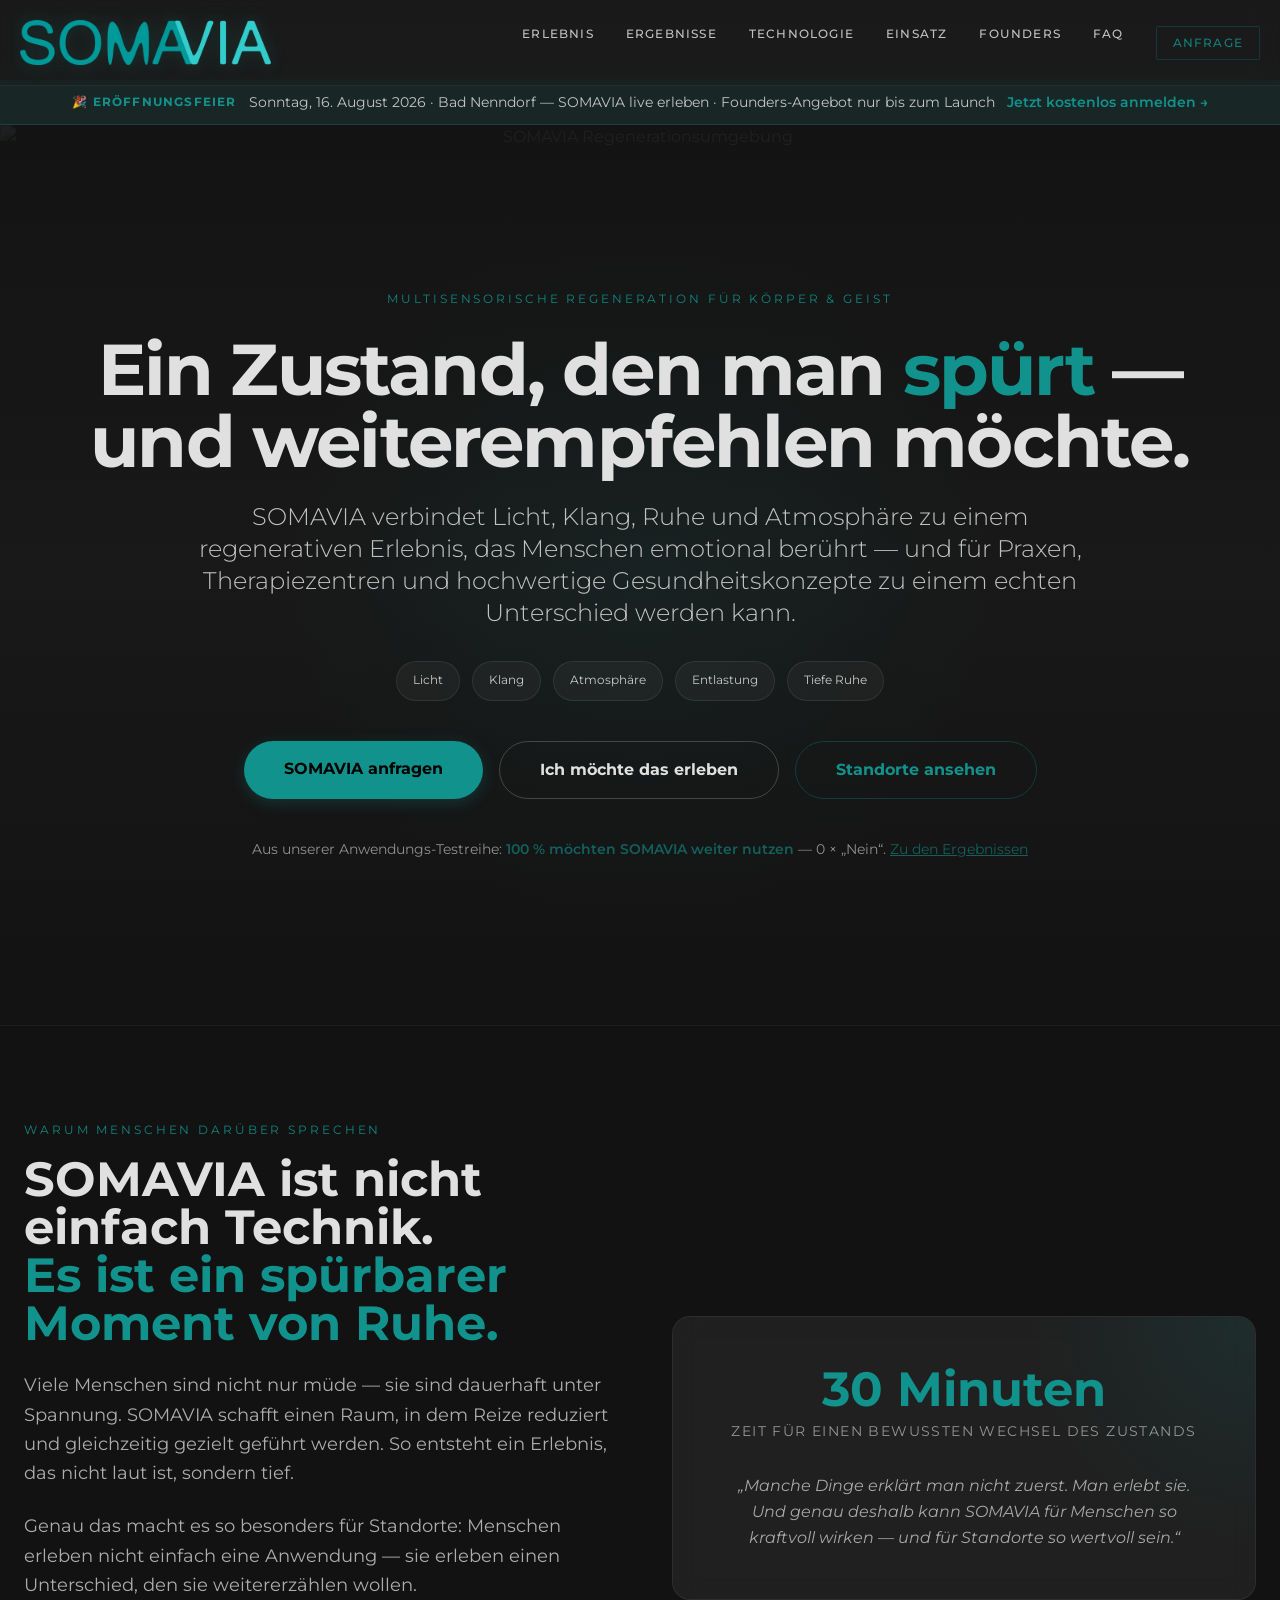
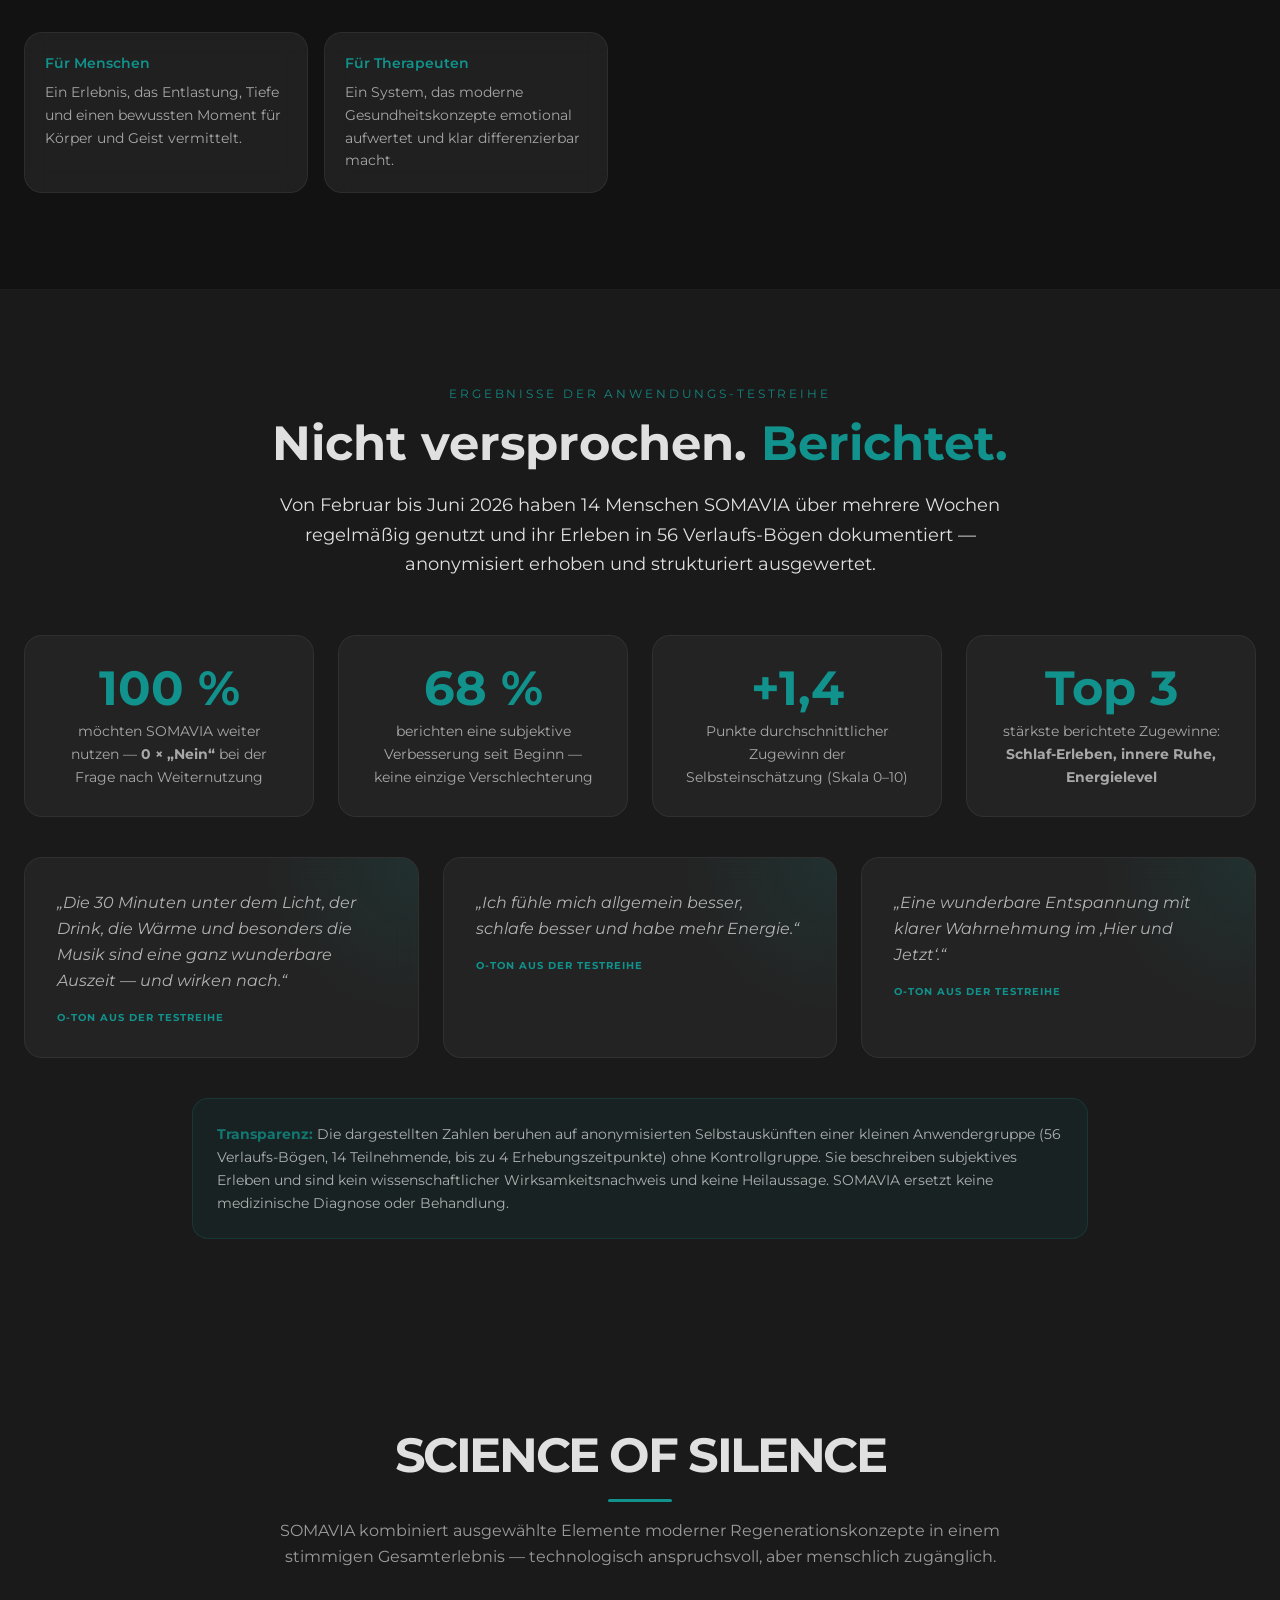
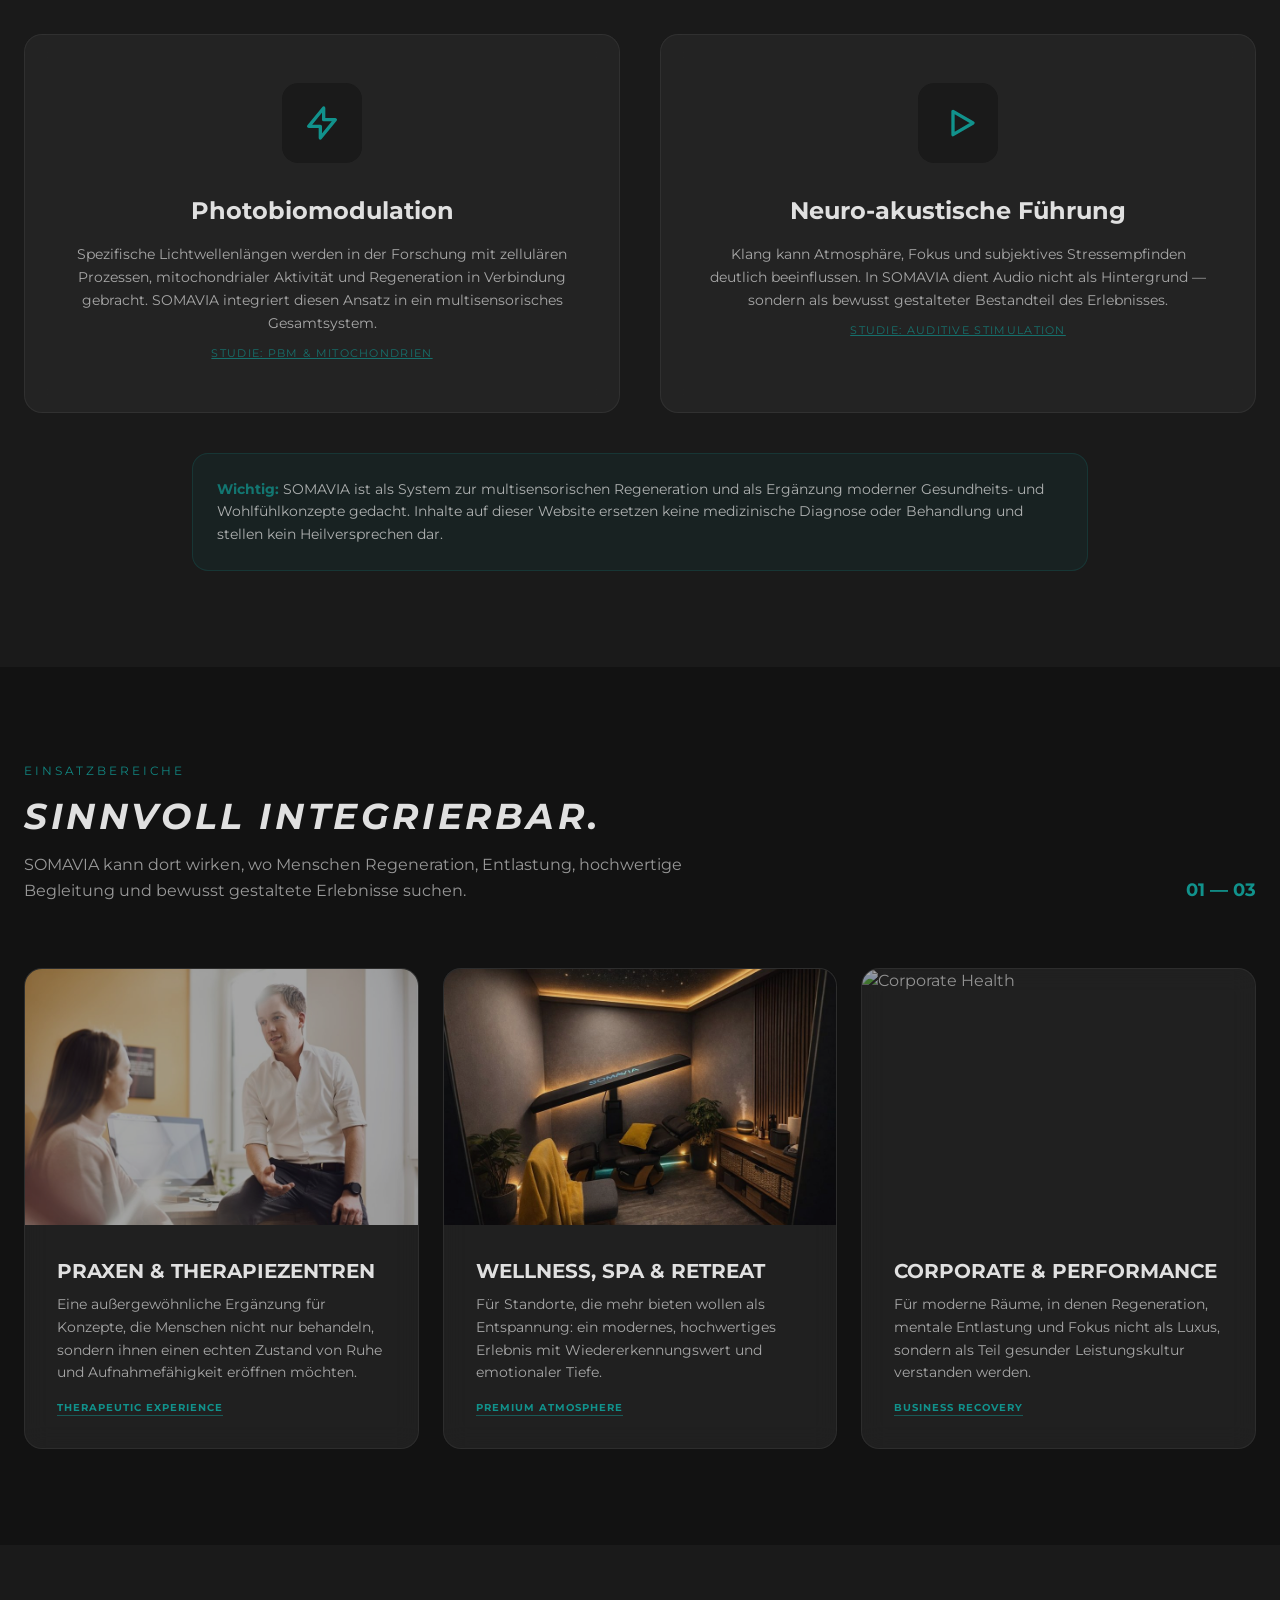
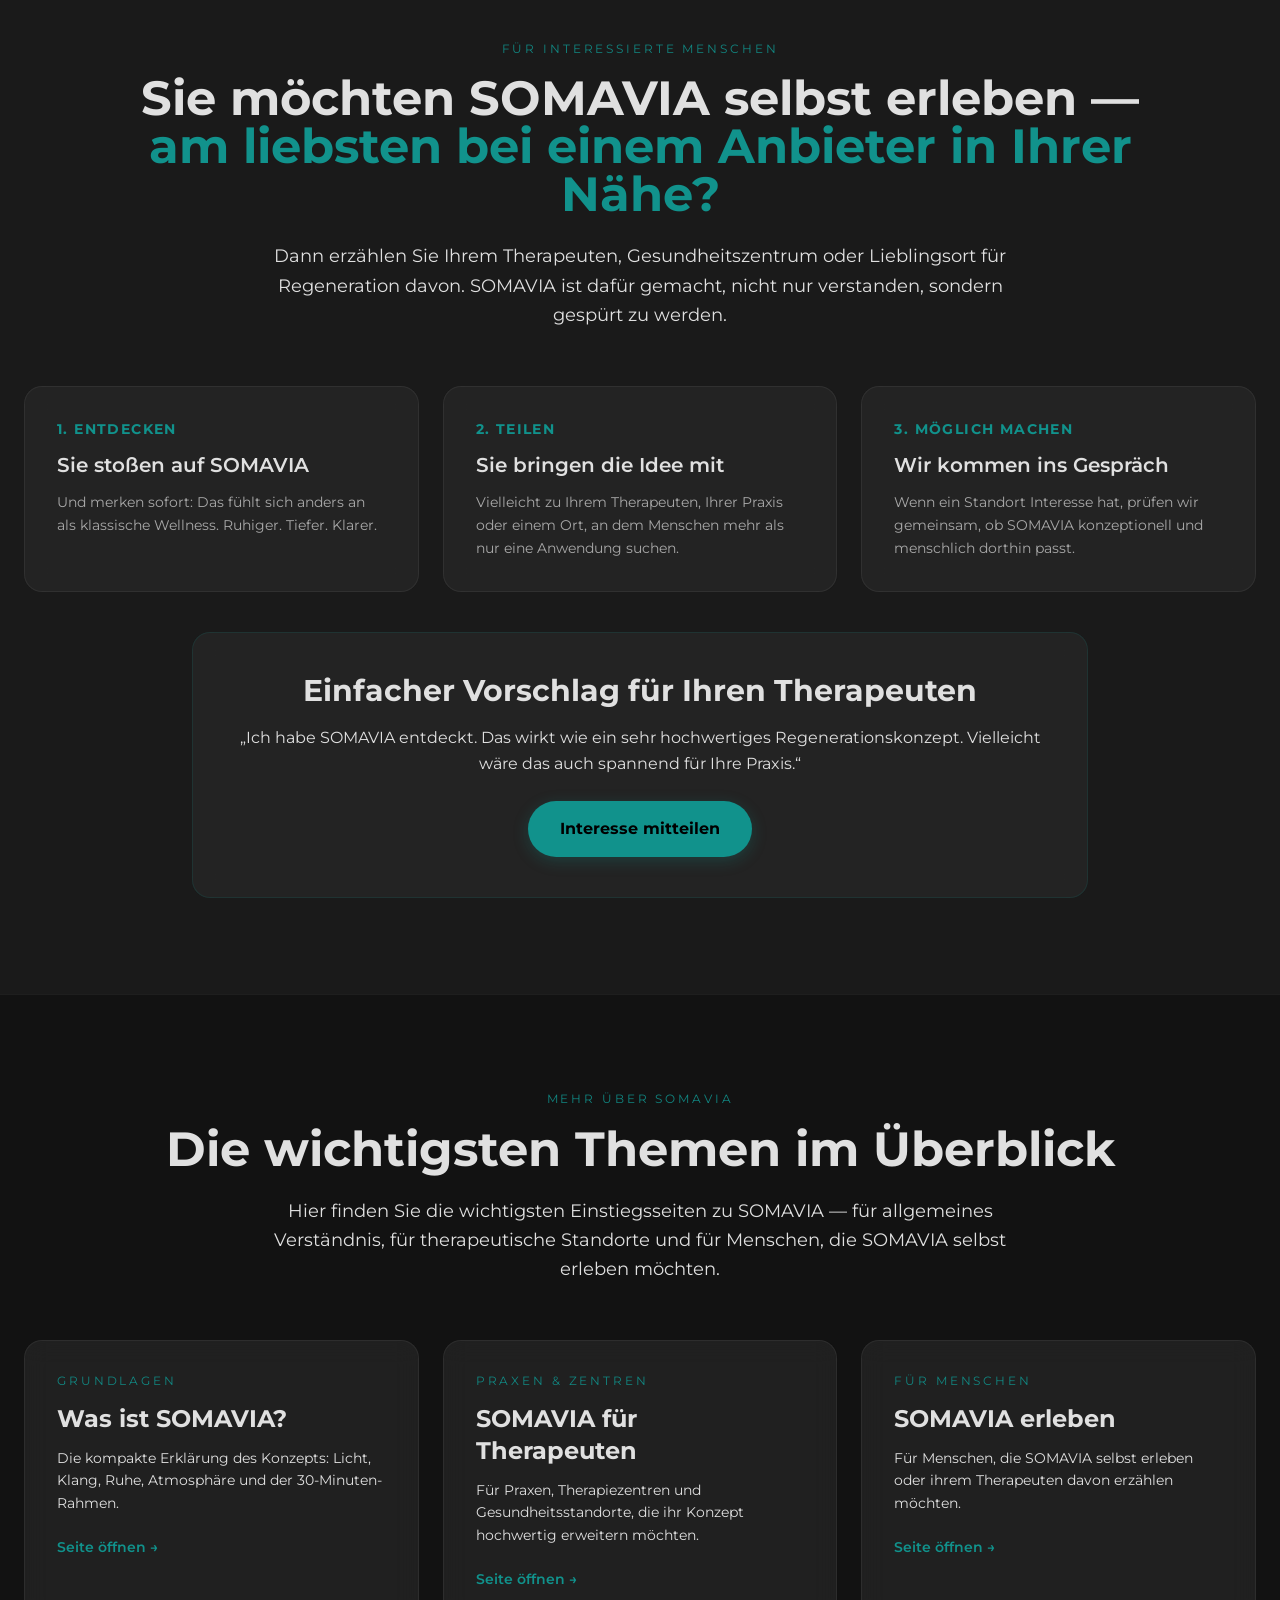
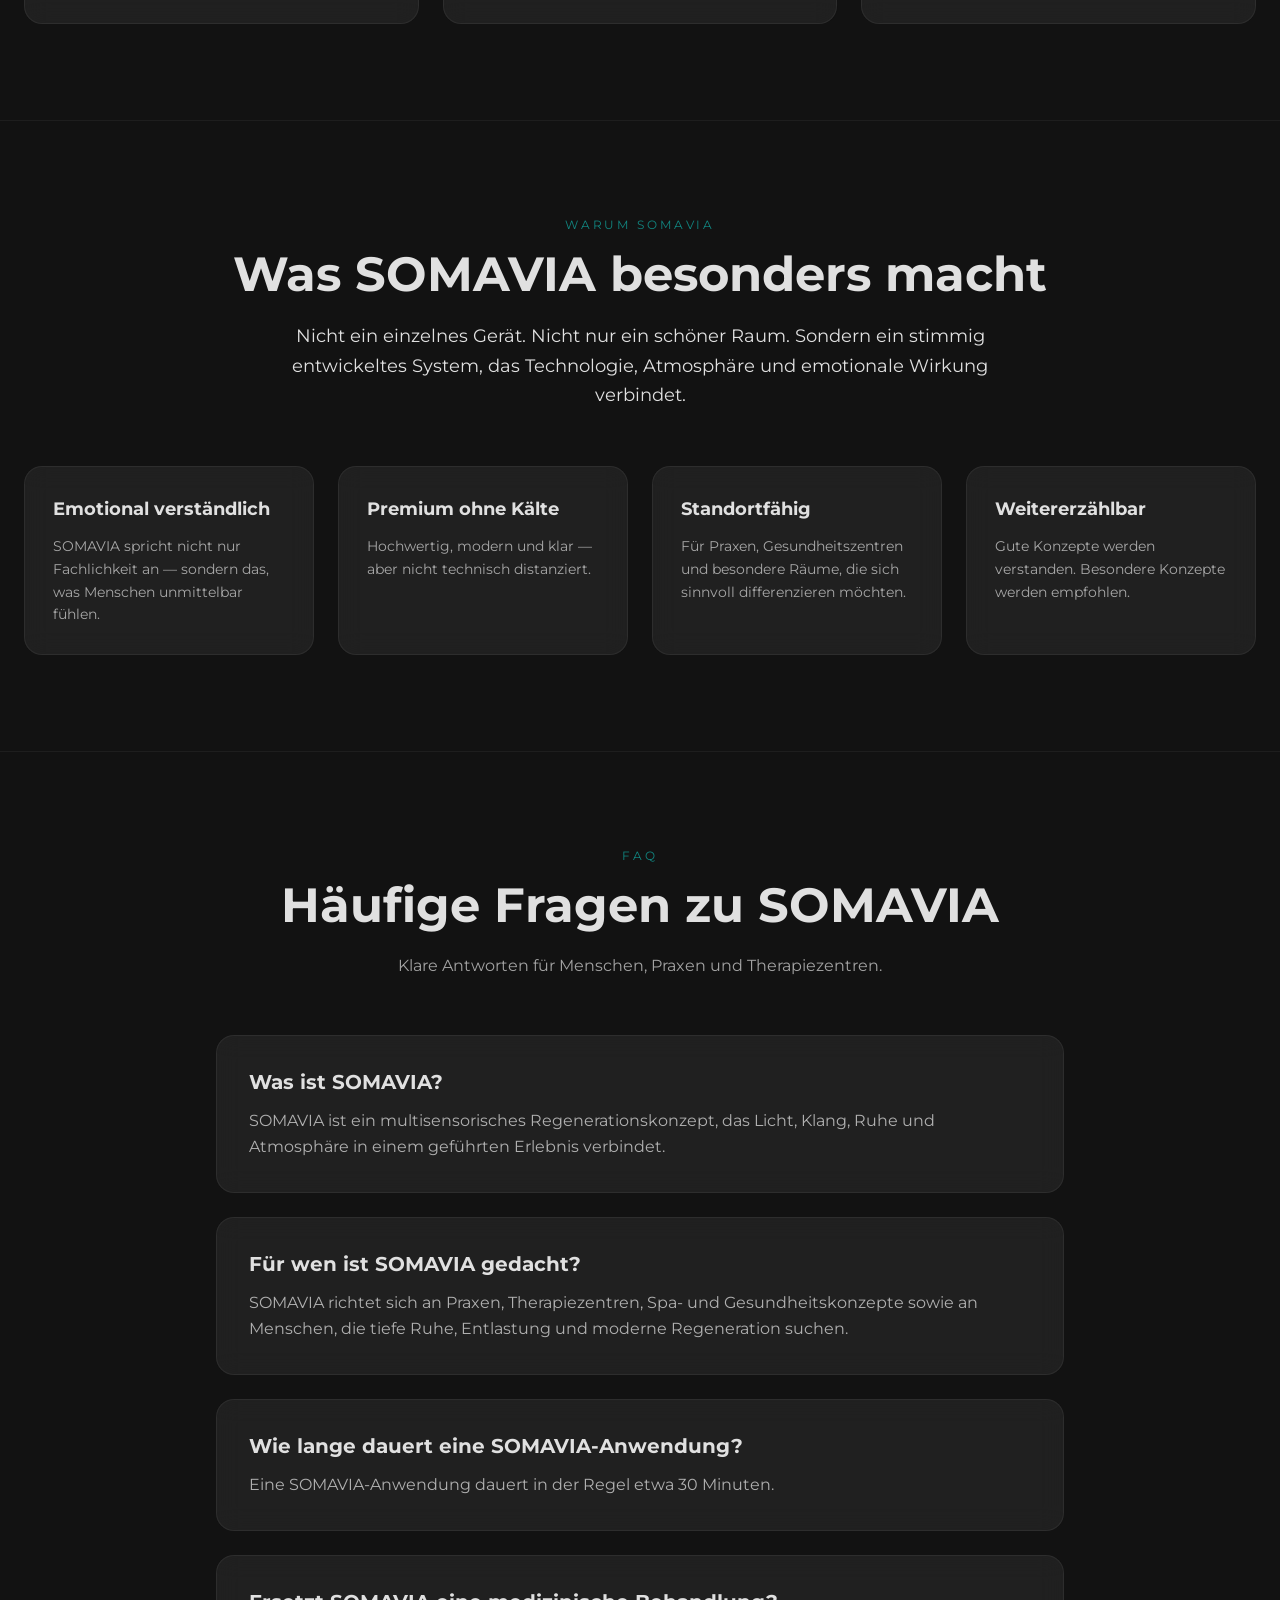
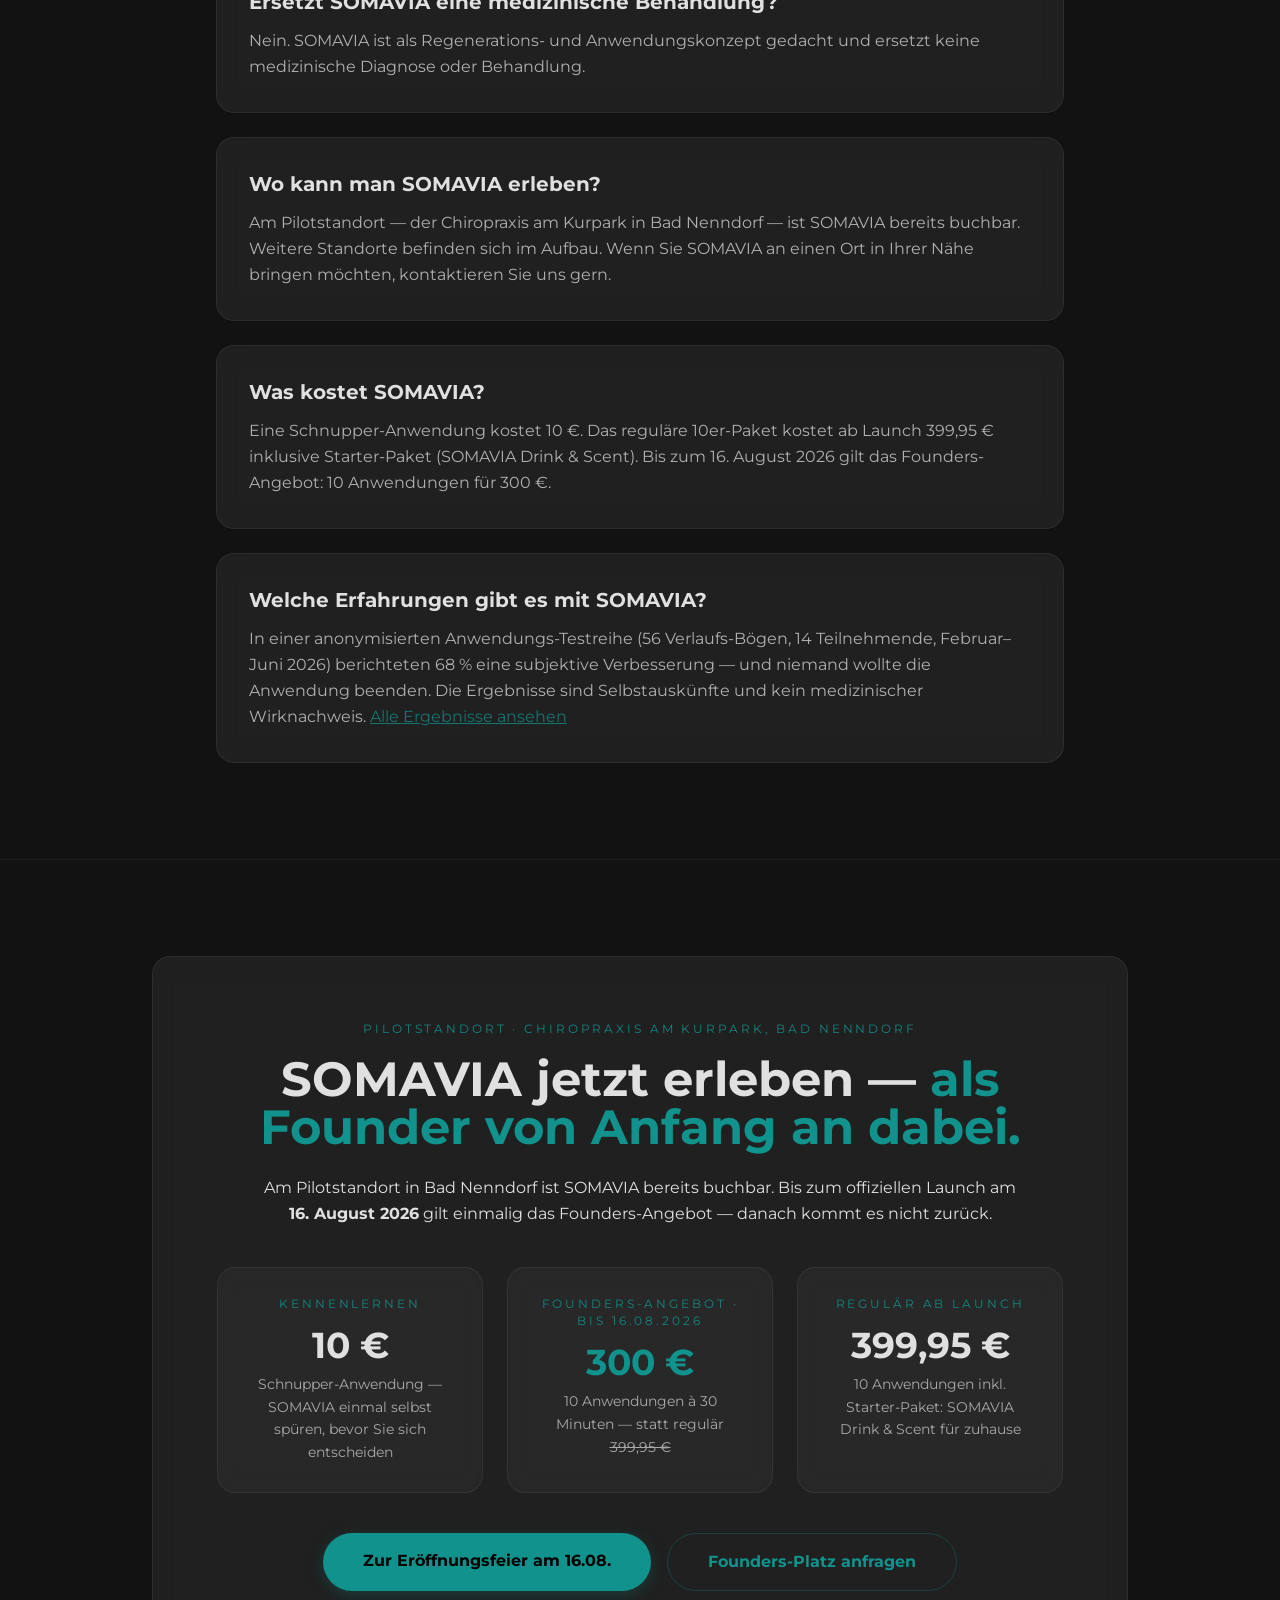
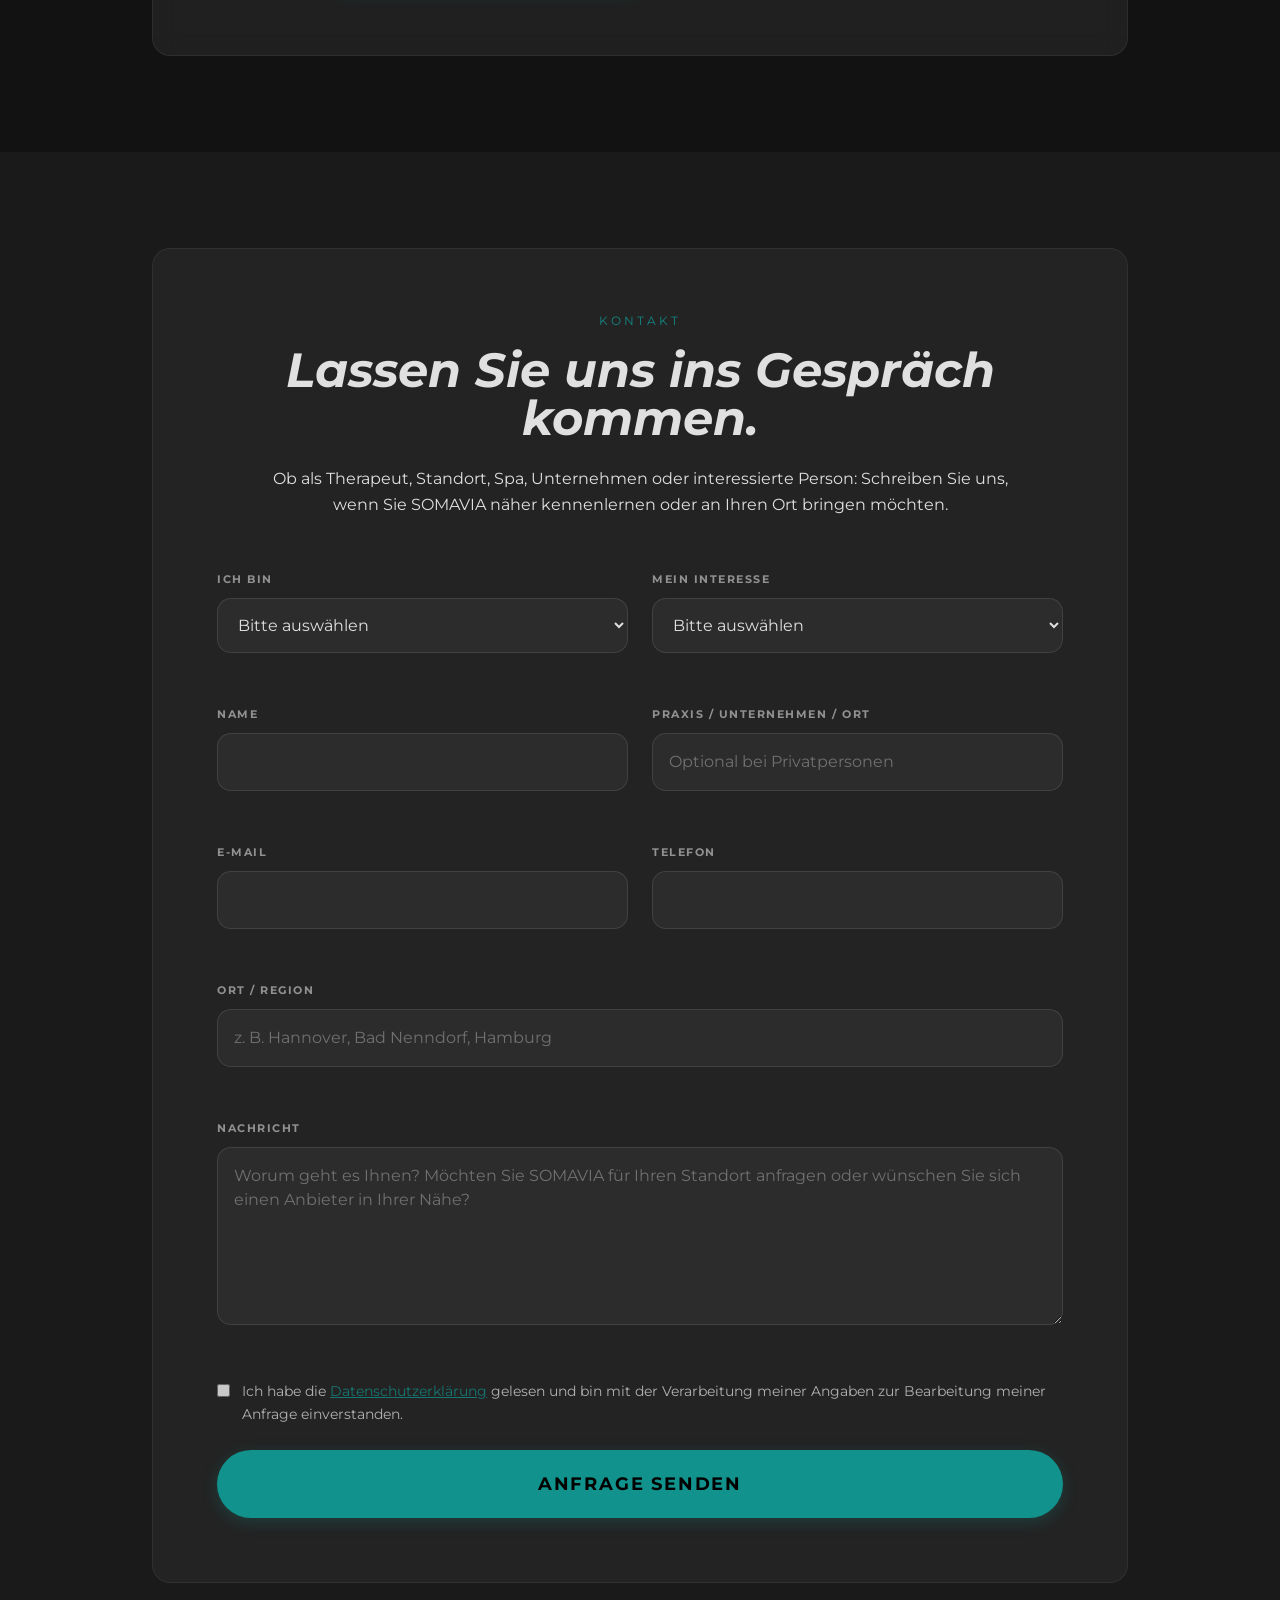
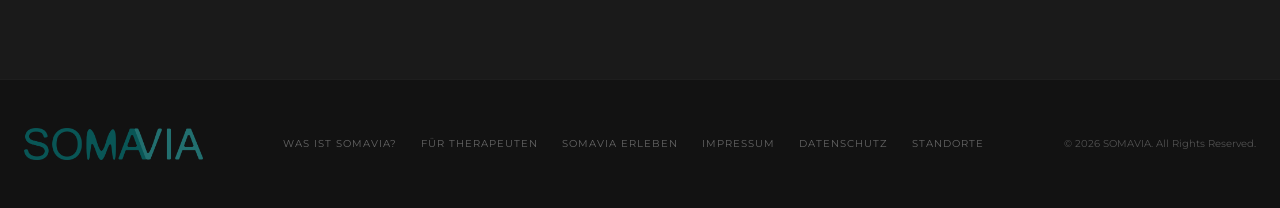
==== commit 385210e3: "Testreihen-Ergebnisse + Founders-Angebot: neue Sektionen, FAQ, Hero-Trust-Line - Neue Sektion #ergeb" ====
--- a/index.html
+++ b/index.html
@@ -92,6 +92,22 @@
                 "@type": "Answer",
                 "text": "Nein. SOMAVIA ist als Regenerations- und Anwendungskonzept gedacht und ersetzt keine medizinische Diagnose oder Behandlung."
               }
+            },
+            {
+              "@type": "Question",
+              "name": "Was kostet SOMAVIA?",
+              "acceptedAnswer": {
+                "@type": "Answer",
+                "text": "Eine Schnupper-Anwendung kostet 10 €. Das reguläre 10er-Paket kostet ab Launch 399,95 € inklusive Starter-Paket (SOMAVIA Drink & Scent). Bis zum 16. August 2026 gilt das Founders-Angebot: 10 Anwendungen für 300 €."
+              }
+            },
+            {
+              "@type": "Question",
+              "name": "Welche Erfahrungen gibt es mit SOMAVIA?",
+              "acceptedAnswer": {
+                "@type": "Answer",
+                "text": "In einer anonymisierten Anwendungs-Testreihe (56 Verlaufs-Bögen, 14 Teilnehmende) berichteten 68 % eine subjektive Verbesserung; niemand wollte die Anwendung beenden. Die Ergebnisse sind Selbstauskünfte und kein medizinischer Wirknachweis."
+              }
             }
           ]
         }
@@ -109,10 +125,10 @@
 
         <nav class="hidden lg:flex space-x-8 text-xs font-medium tracking-widest uppercase">
             <a href="#experience" class="nav-link">Erlebnis</a>
+            <a href="#ergebnisse" class="nav-link">Ergebnisse</a>
             <a href="#technology" class="nav-link">Technologie</a>
             <a href="#applications" class="nav-link">Einsatz</a>
-            <a href="#for-people" class="nav-link">Für Menschen</a>
-            <a href="#subpages" class="nav-link">Mehr erfahren</a>
+            <a href="#founders" class="nav-link">Founders</a>
             <a href="#faq" class="nav-link">FAQ</a>
             <a href="#contact" class="nav-link accent-color border border-[#11928c]/30 px-4 py-2 rounded-sm hover:bg-[#11928c] hover:text-black">Anfrage</a>
         </nav>
@@ -123,10 +139,10 @@
     </div>
     <nav id="mobileMenu" class="hidden lg:hidden flex-col container mx-auto mt-3 text-xs font-medium tracking-widest uppercase">
         <a href="#experience" class="block py-3 border-b border-white/5 nav-link">Erlebnis</a>
+        <a href="#ergebnisse" class="block py-3 border-b border-white/5 nav-link">Ergebnisse</a>
         <a href="#technology" class="block py-3 border-b border-white/5 nav-link">Technologie</a>
         <a href="#applications" class="block py-3 border-b border-white/5 nav-link">Einsatz</a>
-        <a href="#for-people" class="block py-3 border-b border-white/5 nav-link">Für Menschen</a>
-        <a href="#subpages" class="block py-3 border-b border-white/5 nav-link">Mehr erfahren</a>
+        <a href="#founders" class="block py-3 border-b border-white/5 nav-link">Founders</a>
         <a href="#faq" class="block py-3 border-b border-white/5 nav-link">FAQ</a>
         <a href="#contact" class="block py-3 border-b border-white/5 accent-color font-semibold">Anfrage</a>
     </nav>
@@ -137,7 +153,7 @@
     <a href="sommerfest.html" class="block bg-[#11928c]/10 hover:bg-[#11928c]/15 border-b border-[#11928c]/25 transition-colors">
         <div class="container mx-auto px-6 py-3 flex flex-wrap items-center justify-center gap-x-3 gap-y-1 text-center text-sm">
             <span class="accent-color font-bold uppercase tracking-widest text-xs">🎉 Eröffnungsfeier</span>
-            <span class="opacity-85">Sonntag, 16. August 2026 · Bad Nenndorf — SOMAVIA live erleben</span>
+            <span class="opacity-85">Sonntag, 16. August 2026 · Bad Nenndorf — SOMAVIA live erleben · Founders-Angebot nur bis zum Launch</span>
             <span class="accent-color font-semibold whitespace-nowrap">Jetzt kostenlos anmelden →</span>
         </div>
     </a>
@@ -175,7 +191,7 @@
                     SOMAVIA anfragen
                     </a>
 
-                    <a href="#for-people" class="py-4 px-10 rounded-full font-bold border border-white/20 hover:bg-white/5 transition-all">
+                    <a href="#founders" class="py-4 px-10 rounded-full font-bold border border-white/20 hover:bg-white/5 transition-all">
                     Ich möchte das erleben
                     </a>
 
@@ -183,6 +199,11 @@
                     Standorte ansehen
                 </a>
             </div>
+
+            <p class="mt-10 text-sm opacity-60">
+                Aus unserer Anwendungs-Testreihe: <span class="accent-color font-semibold">100&nbsp;% möchten SOMAVIA weiter nutzen</span> — 0&nbsp;×&nbsp;„Nein“.
+                <a href="#ergebnisse" class="accent-color underline">Zu den Ergebnissen</a>
+            </p>
         </div>
     </section>
 
@@ -239,6 +260,65 @@
         </div>
     </section>
 
+    <section id="ergebnisse" class="py-24">
+        <div class="container mx-auto px-6">
+            <div class="max-w-5xl mx-auto text-center mb-14">
+                <span class="mini-kicker mb-4 block">Ergebnisse der Anwendungs-Testreihe</span>
+                <h2 class="text-3xl md:text-5xl font-bold mb-6">
+                    Nicht versprochen. <span class="accent-color">Berichtet.</span>
+                </h2>
+                <p class="text-lg opacity-68 leading-relaxed max-w-3xl mx-auto">
+                    Von Februar bis Juni 2026 haben 14 Menschen SOMAVIA über mehrere Wochen regelmäßig genutzt
+                    und ihr Erleben in 56 Verlaufs-Bögen dokumentiert — anonymisiert erhoben und strukturiert ausgewertet.
+                </p>
+            </div>
+
+            <div class="grid md:grid-cols-2 lg:grid-cols-4 gap-6 mb-10">
+                <div class="glass-card p-7 text-center">
+                    <p class="text-5xl font-bold accent-color mb-2">100&nbsp;%</p>
+                    <p class="text-sm opacity-70 leading-relaxed">möchten SOMAVIA weiter nutzen — <strong>0&nbsp;× „Nein“</strong> bei der Frage nach Weiternutzung</p>
+                </div>
+                <div class="glass-card p-7 text-center">
+                    <p class="text-5xl font-bold accent-color mb-2">68&nbsp;%</p>
+                    <p class="text-sm opacity-70 leading-relaxed">berichten eine subjektive Verbesserung seit Beginn — keine einzige Verschlechterung</p>
+                </div>
+                <div class="glass-card p-7 text-center">
+                    <p class="text-5xl font-bold accent-color mb-2">+1,4</p>
+                    <p class="text-sm opacity-70 leading-relaxed">Punkte durchschnittlicher Zugewinn der Selbsteinschätzung (Skala 0–10)</p>
+                </div>
+                <div class="glass-card p-7 text-center">
+                    <p class="text-5xl font-bold accent-color mb-2">Top&nbsp;3</p>
+                    <p class="text-sm opacity-70 leading-relaxed">stärkste berichtete Zugewinne: <strong>Schlaf-Erleben, innere Ruhe, Energielevel</strong></p>
+                </div>
+            </div>
+
+            <div class="grid md:grid-cols-3 gap-6 mb-10">
+                <div class="glass-card p-8 quote-card">
+                    <p class="italic opacity-75 leading-relaxed mb-4">„Die 30 Minuten unter dem Licht, der Drink, die Wärme und besonders die Musik sind eine ganz wunderbare Auszeit — und wirken nach.“</p>
+                    <p class="text-[10px] uppercase tracking-widest accent-color font-bold">O-Ton aus der Testreihe</p>
+                </div>
+                <div class="glass-card p-8 quote-card">
+                    <p class="italic opacity-75 leading-relaxed mb-4">„Ich fühle mich allgemein besser, schlafe besser und habe mehr Energie.“</p>
+                    <p class="text-[10px] uppercase tracking-widest accent-color font-bold">O-Ton aus der Testreihe</p>
+                </div>
+                <div class="glass-card p-8 quote-card">
+                    <p class="italic opacity-75 leading-relaxed mb-4">„Eine wunderbare Entspannung mit klarer Wahrnehmung im ‚Hier und Jetzt‘.“</p>
+                    <p class="text-[10px] uppercase tracking-widest accent-color font-bold">O-Ton aus der Testreihe</p>
+                </div>
+            </div>
+
+            <div class="note-box p-6 max-w-4xl mx-auto text-left">
+                <p class="text-sm opacity-75 leading-relaxed">
+                    <strong class="accent-color">Transparenz:</strong>
+                    Die dargestellten Zahlen beruhen auf anonymisierten Selbstauskünften einer kleinen Anwendergruppe
+                    (56 Verlaufs-Bögen, 14 Teilnehmende, bis zu 4 Erhebungszeitpunkte) ohne Kontrollgruppe.
+                    Sie beschreiben subjektives Erleben und sind kein wissenschaftlicher Wirksamkeitsnachweis
+                    und keine Heilaussage. SOMAVIA ersetzt keine medizinische Diagnose oder Behandlung.
+                </p>
+            </div>
+        </div>
+    </section>
+
     <section id="technology" class="py-24">
         <div class="container mx-auto px-6 text-center">
             <h2 class="text-3xl md:text-5xl font-bold mb-4 section-title uppercase tracking-tighter">Science of Silence</h2>
@@ -534,8 +614,61 @@
                 <div class="glass-card p-8">
                     <h3 class="text-xl font-bold mb-3">Wo kann man SOMAVIA erleben?</h3>
                     <p class="opacity-75 leading-relaxed">
-                        SOMAVIA befindet sich im Aufbau. Wenn Sie Interesse haben, SOMAVIA selbst zu erleben oder es an einen Standort in Ihrer Nähe zu bringen, können Sie uns direkt kontaktieren.
-                    </p>
+                        Am Pilotstandort — der Chiropraxis am Kurpark in Bad Nenndorf — ist SOMAVIA bereits buchbar. Weitere Standorte befinden sich im Aufbau. Wenn Sie SOMAVIA an einen Ort in Ihrer Nähe bringen möchten, kontaktieren Sie uns gern.
+                    </p>
+                </div>
+
+                <div class="glass-card p-8">
+                    <h3 class="text-xl font-bold mb-3">Was kostet SOMAVIA?</h3>
+                    <p class="opacity-75 leading-relaxed">
+                        Eine Schnupper-Anwendung kostet 10 €. Das reguläre 10er-Paket kostet ab Launch 399,95 € inklusive Starter-Paket (SOMAVIA Drink &amp; Scent). Bis zum 16. August 2026 gilt das Founders-Angebot: 10 Anwendungen für 300 €.
+                    </p>
+                </div>
+
+                <div class="glass-card p-8">
+                    <h3 class="text-xl font-bold mb-3">Welche Erfahrungen gibt es mit SOMAVIA?</h3>
+                    <p class="opacity-75 leading-relaxed">
+                        In einer anonymisierten Anwendungs-Testreihe (56 Verlaufs-Bögen, 14 Teilnehmende, Februar–Juni 2026) berichteten 68&nbsp;% eine subjektive Verbesserung — und niemand wollte die Anwendung beenden. Die Ergebnisse sind Selbstauskünfte und kein medizinischer Wirknachweis. <a href="#ergebnisse" class="accent-color underline">Alle Ergebnisse ansehen</a>
+                    </p>
+                </div>
+            </div>
+        </div>
+    </section>
+
+    <section id="founders" class="py-24 bg-dark">
+        <div class="container mx-auto px-6 max-w-5xl">
+            <div class="glass-card p-10 md:p-16 text-center border-[#11928c]/20">
+                <span class="mini-kicker mb-4 block">Pilotstandort · Chiropraxis am Kurpark, Bad Nenndorf</span>
+                <h2 class="text-3xl md:text-5xl font-bold mb-6">
+                    SOMAVIA jetzt erleben — <span class="accent-color">als Founder von Anfang an dabei.</span>
+                </h2>
+                <p class="opacity-72 leading-relaxed max-w-3xl mx-auto mb-10">
+                    Am Pilotstandort in Bad Nenndorf ist SOMAVIA bereits buchbar.
+                    Bis zum offiziellen Launch am <strong>16. August 2026</strong> gilt einmalig das Founders-Angebot —
+                    danach kommt es nicht zurück.
+                </p>
+
+                <div class="grid md:grid-cols-3 gap-6 mb-10">
+                    <div class="glass-card p-7">
+                        <p class="mini-kicker mb-3">Kennenlernen</p>
+                        <p class="text-4xl font-bold mb-2">10&nbsp;€</p>
+                        <p class="text-sm opacity-70 leading-relaxed">Schnupper-Anwendung — SOMAVIA einmal selbst spüren, bevor Sie sich entscheiden</p>
+                    </div>
+                    <div class="glass-card p-7 border-[#11928c]/30">
+                        <p class="mini-kicker mb-3">Founders-Angebot · bis 16.08.2026</p>
+                        <p class="text-4xl font-bold accent-color mb-2">300&nbsp;€</p>
+                        <p class="text-sm opacity-70 leading-relaxed">10 Anwendungen à 30 Minuten — statt regulär <s>399,95&nbsp;€</s></p>
+                    </div>
+                    <div class="glass-card p-7">
+                        <p class="mini-kicker mb-3">Regulär ab Launch</p>
+                        <p class="text-4xl font-bold mb-2">399,95&nbsp;€</p>
+                        <p class="text-sm opacity-70 leading-relaxed">10 Anwendungen inkl. Starter-Paket: SOMAVIA Drink &amp; Scent für zuhause</p>
+                    </div>
+                </div>
+
+                <div class="flex flex-col sm:flex-row gap-4 justify-center">
+                    <a href="sommerfest.html" class="cta-button py-4 px-10 rounded-full font-bold accent-bg text-black">Zur Eröffnungsfeier am 16.08.</a>
+                    <a href="#contact" class="py-4 px-10 rounded-full font-bold border border-[#11928c]/30 text-[#11928c] hover:bg-[#11928c] hover:text-black transition-all">Founders-Platz anfragen</a>
                 </div>
             </div>
         </div>
@@ -720,19 +853,6 @@
 </script>
 <script src="https://unpkg.com/@formspree/ajax@1" defer></script>
 
-<section class="py-16 bg-[#121212] border-t border-white/5">
-    <div class="container mx-auto px-6 max-w-5xl text-center">
-        <h3 class="text-2xl font-bold mb-6">Mehr zu SOMAVIA</h3>
-
-        <div class="flex flex-wrap justify-center gap-4 text-sm">
-            <a href="was-ist-somavia.html" class="pill hover:border-[#11928c] transition">Was ist SOMAVIA?</a>
-            <a href="somavia-fuer-therapeuten.html" class="pill hover:border-[#11928c] transition">Für Therapeuten</a>
-            <a href="somavia-erleben.html" class="pill hover:border-[#11928c] transition">SOMAVIA erleben</a>
-            <a href="somavia-standorte.html" class="pill hover:border-[#11928c] transition">Standorte</a>
-        </div>
-    </div>
-</section>
-
 <script src="assets/app.js" defer></script>
 </body>
 </html>
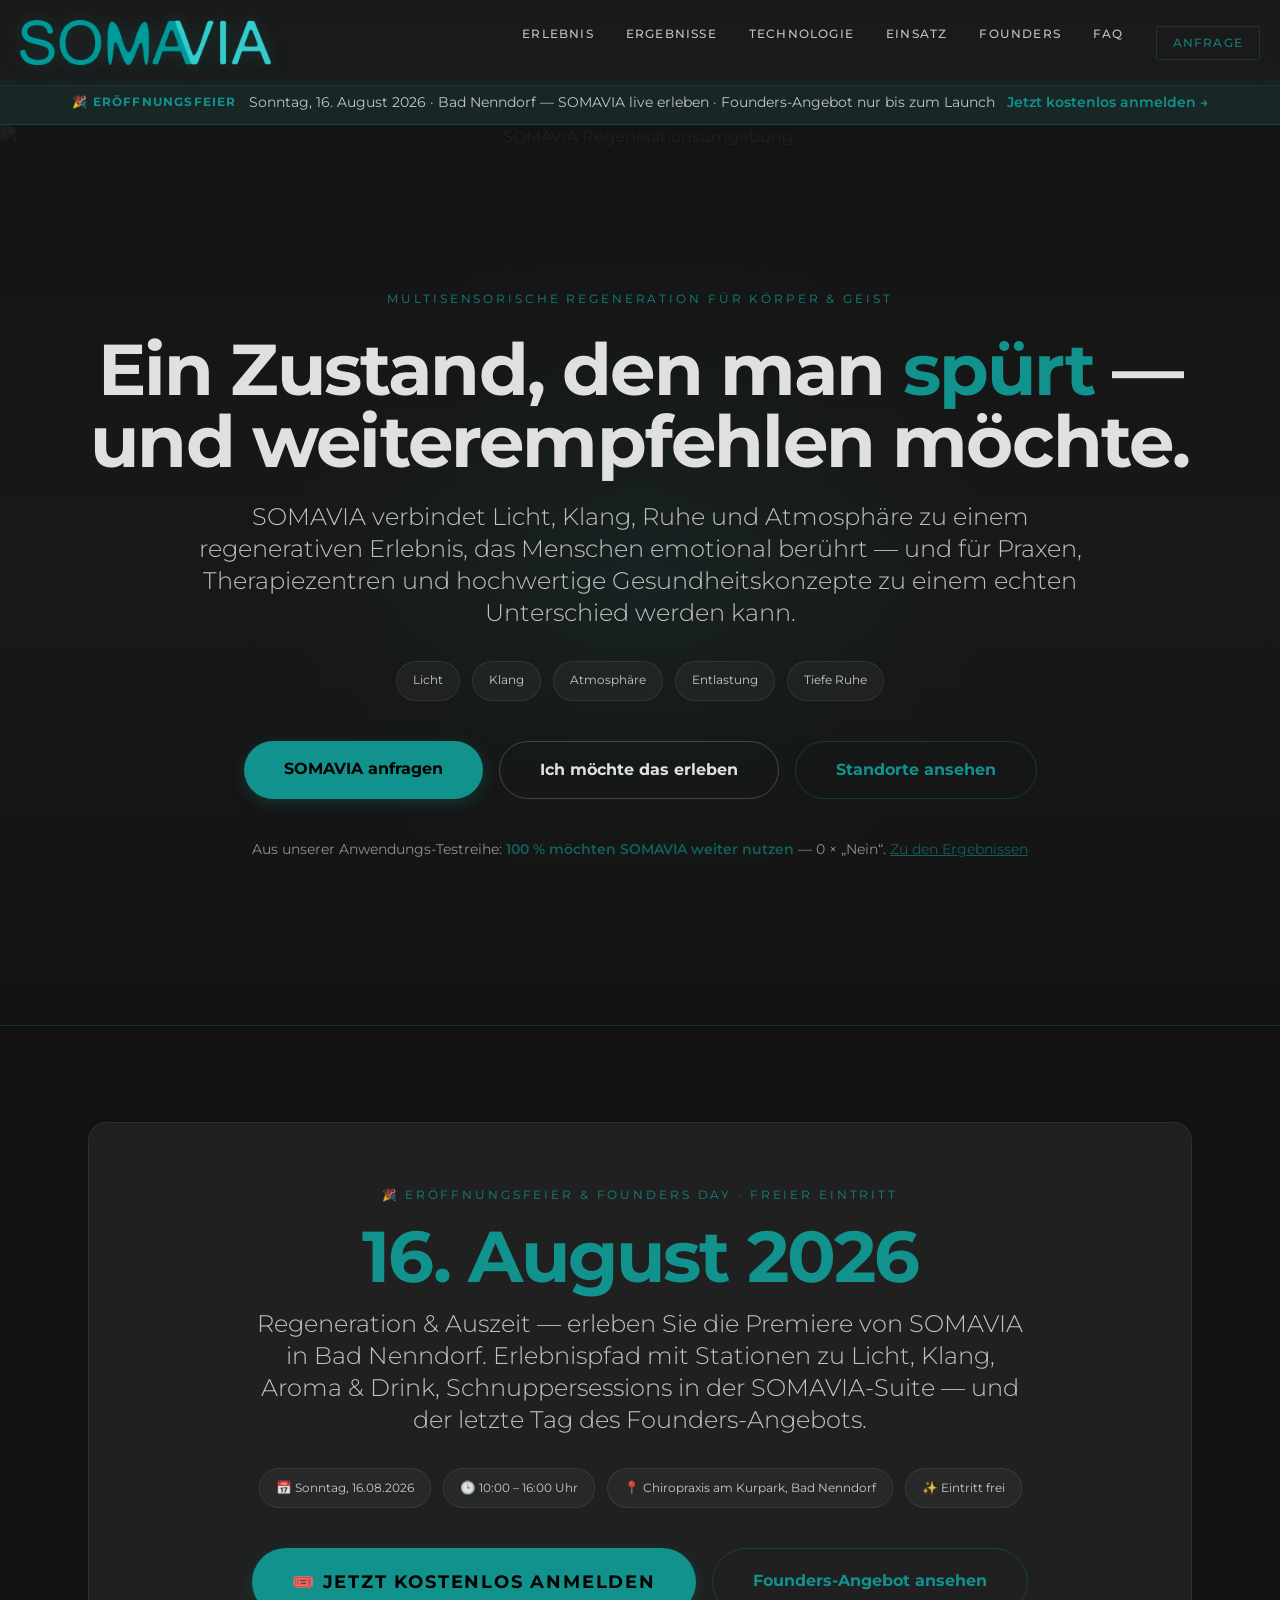
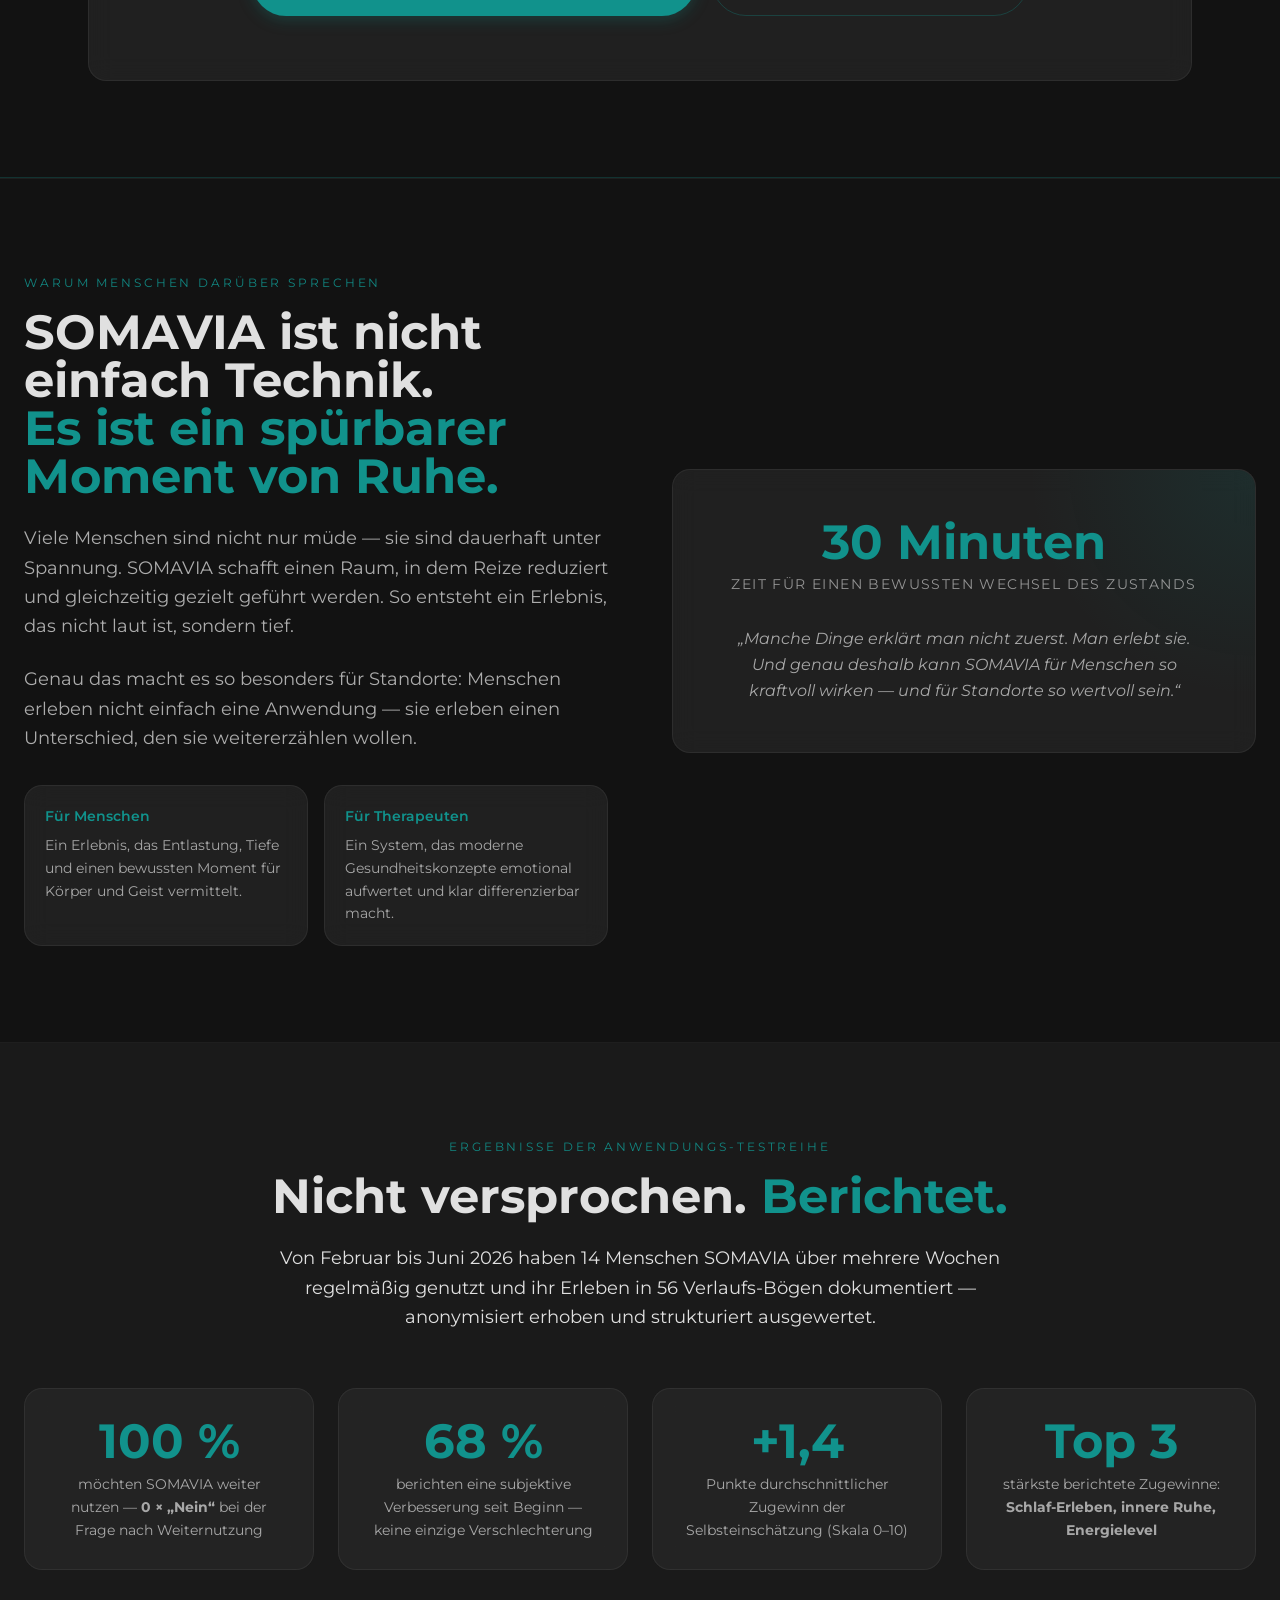
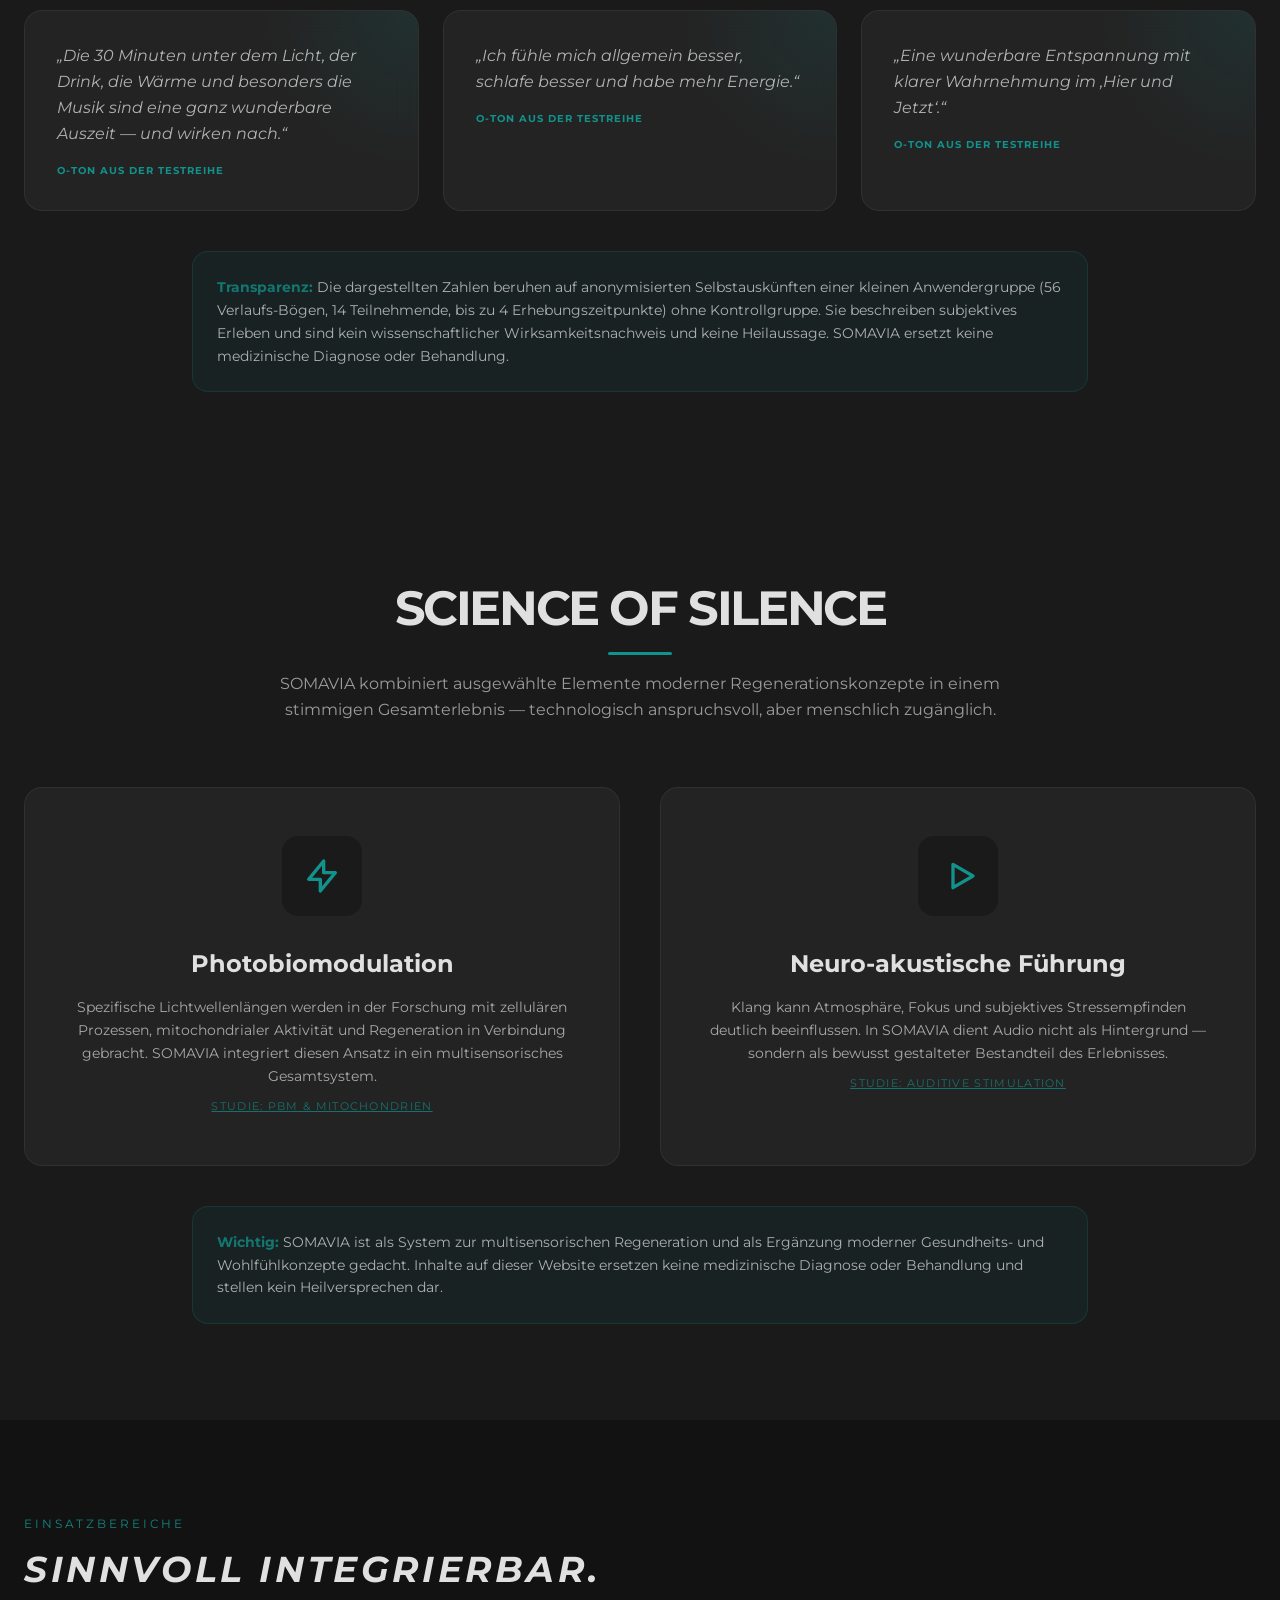
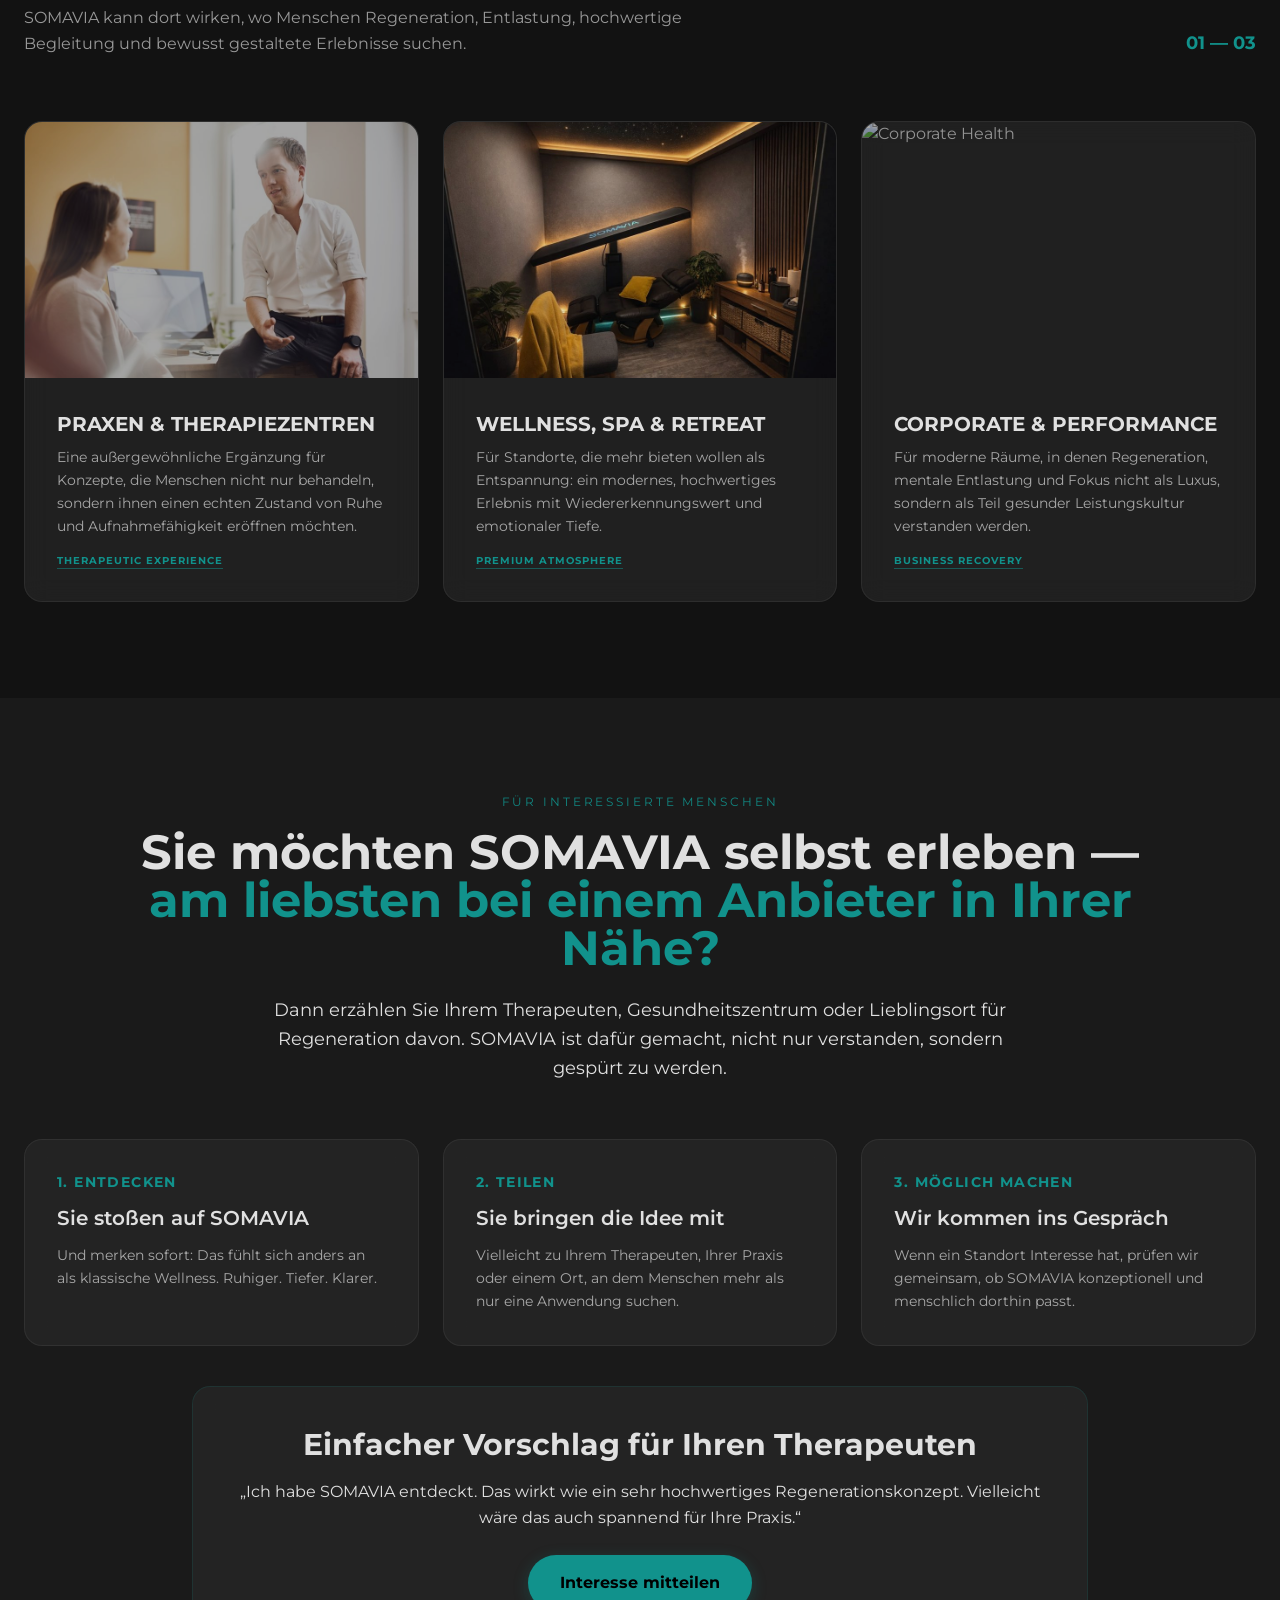
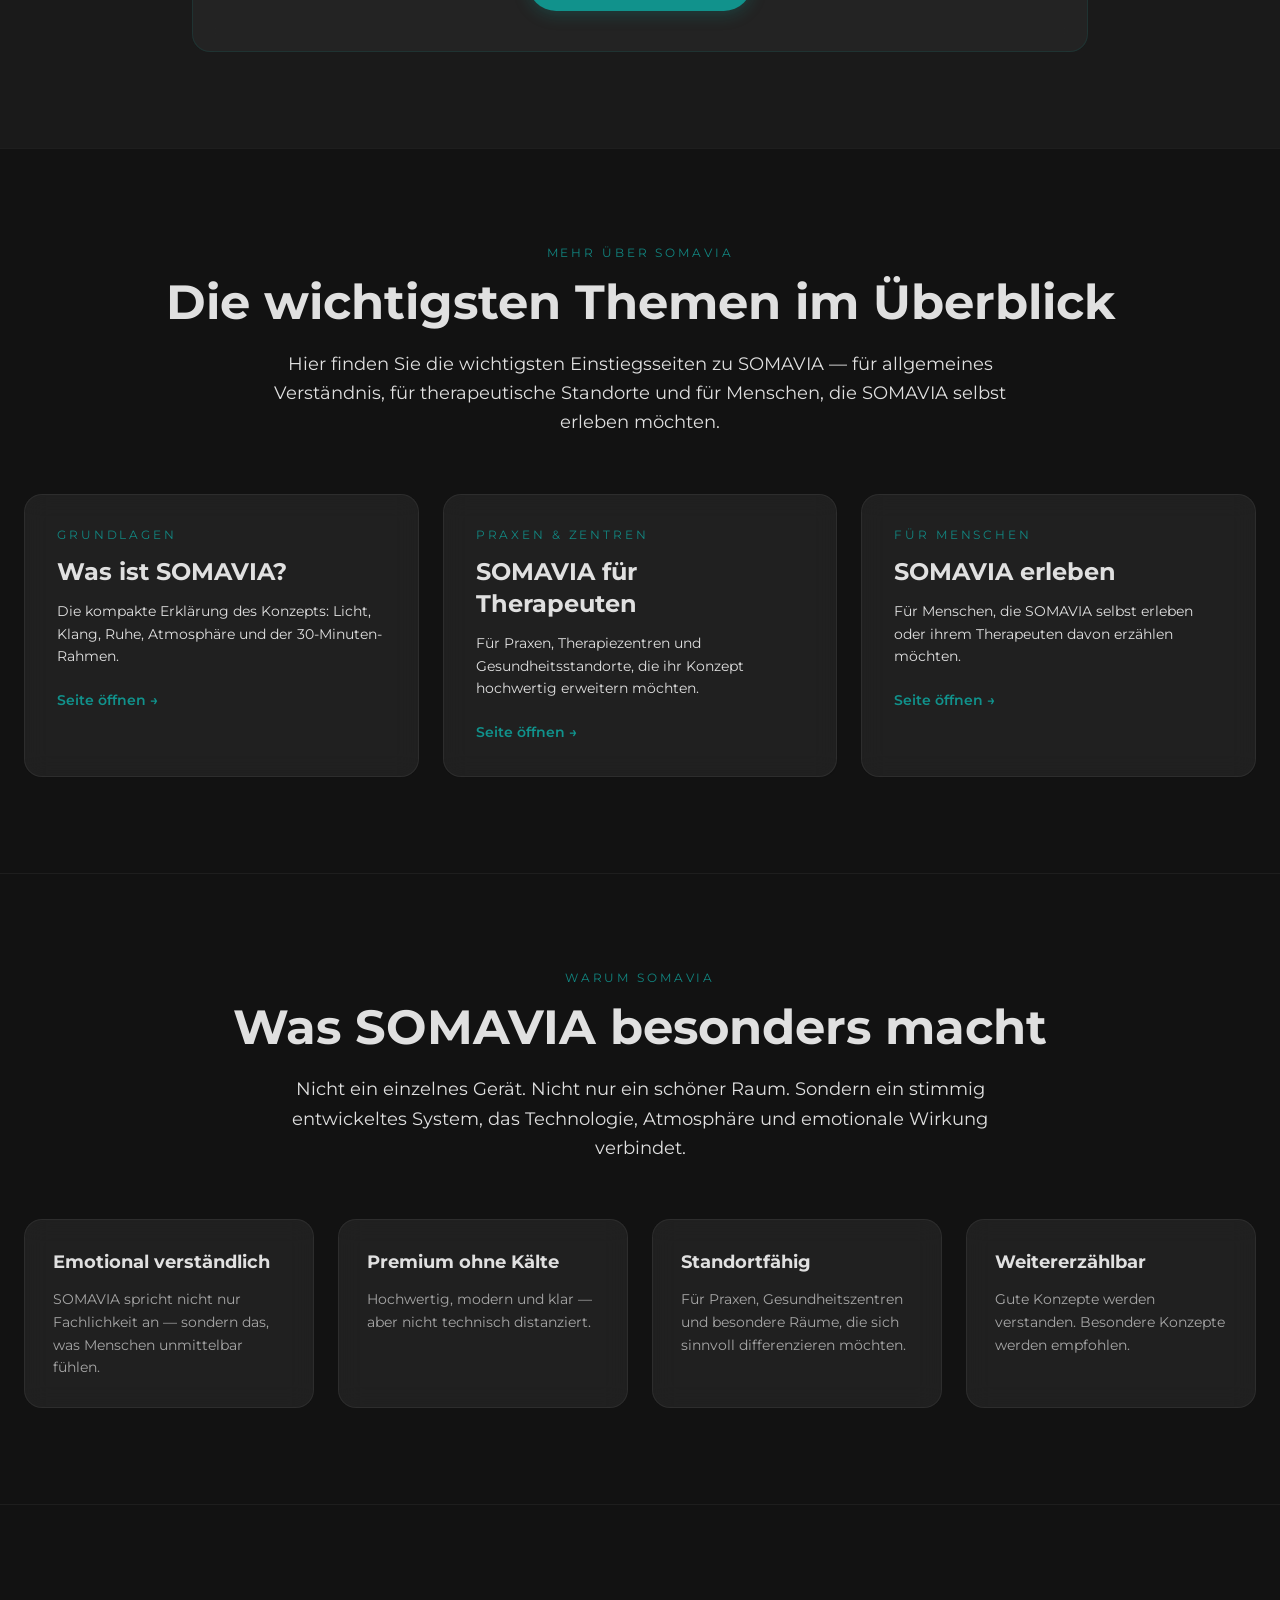
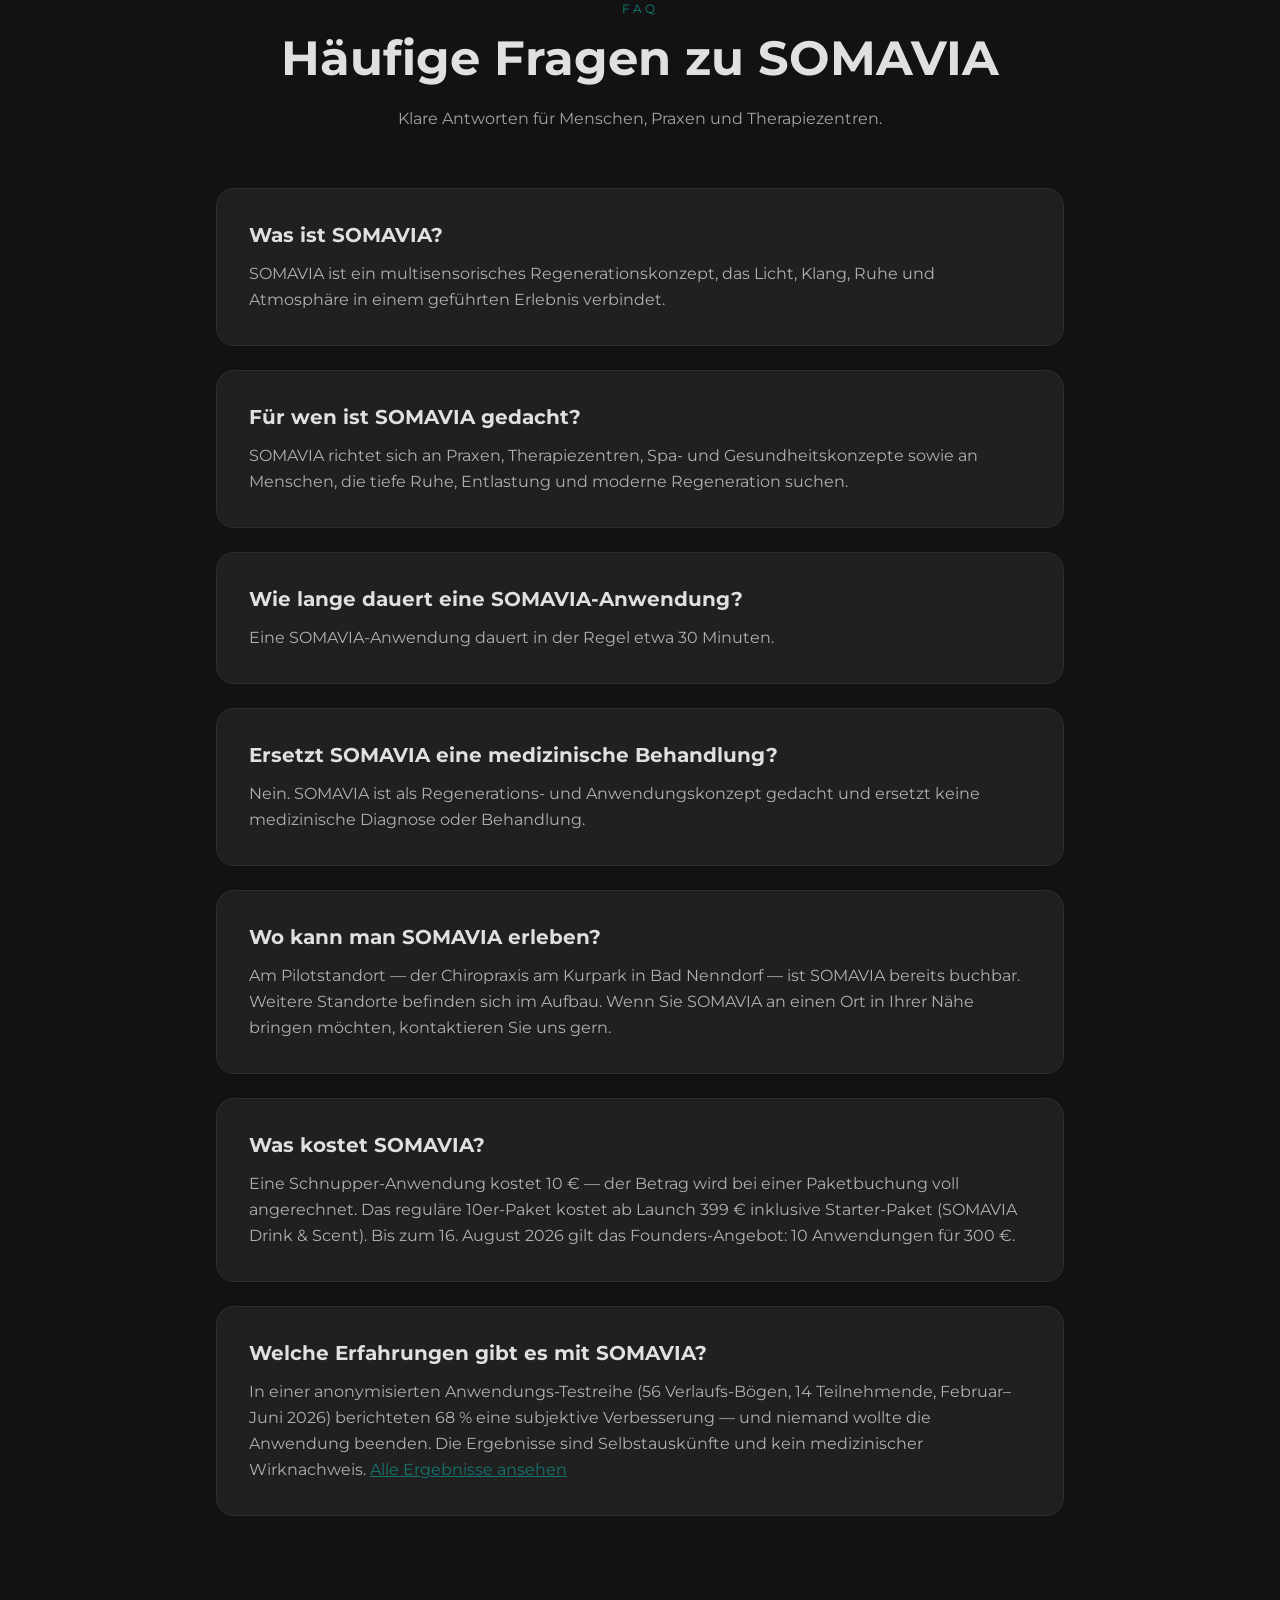
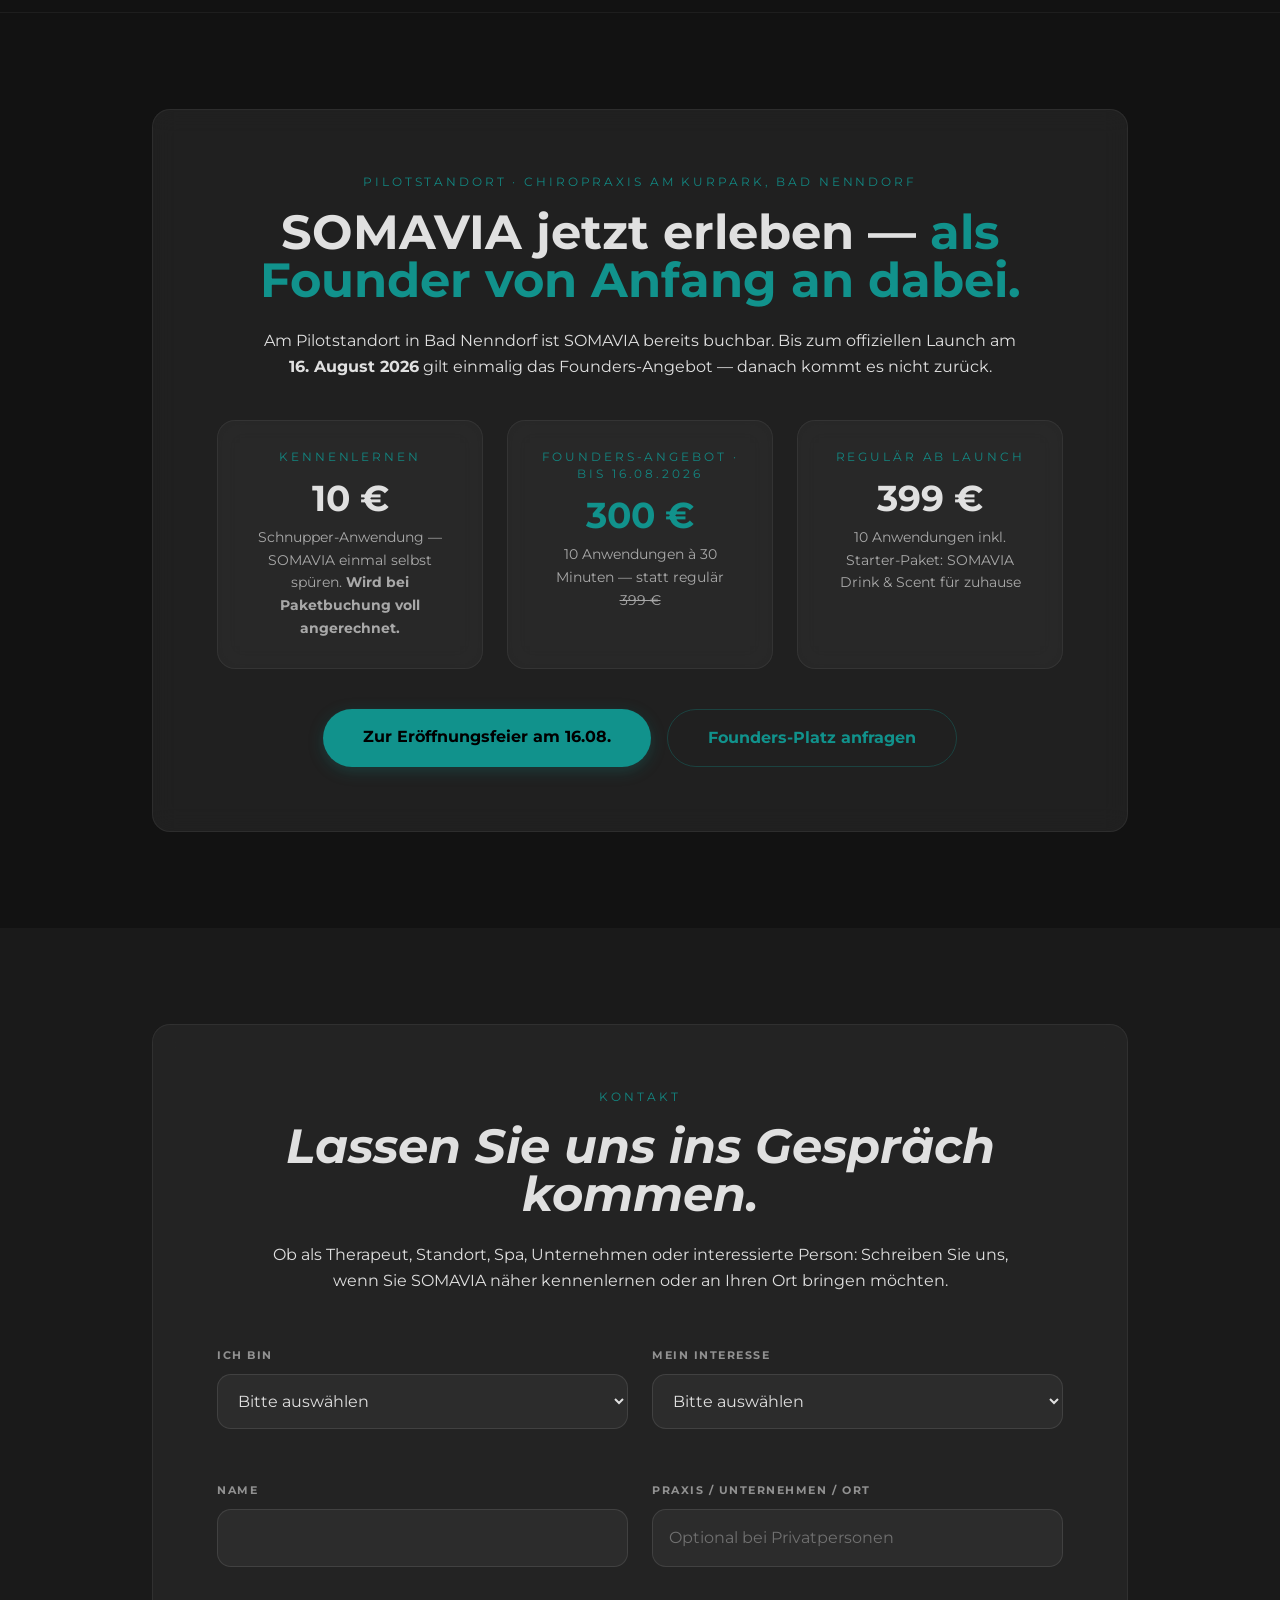
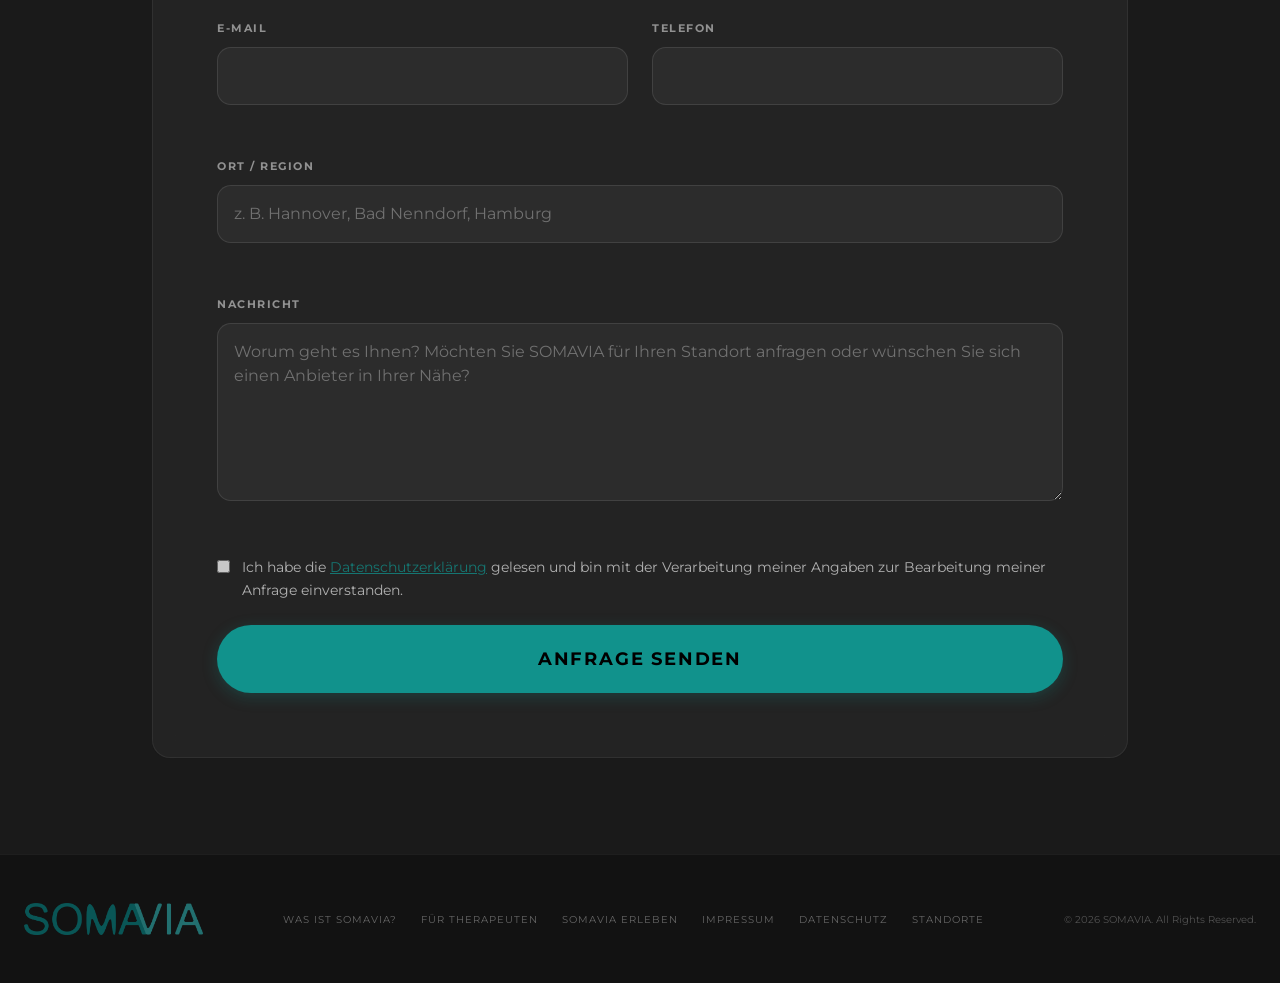
==== commit f3084427: "399 € glatt, Schnupper-Anrechnung überall, große Eröffnungs-Sektion, Ergebnisse auf allen Unterseite" ====
--- a/index.html
+++ b/index.html
@@ -98,7 +98,7 @@
               "name": "Was kostet SOMAVIA?",
               "acceptedAnswer": {
                 "@type": "Answer",
-                "text": "Eine Schnupper-Anwendung kostet 10 €. Das reguläre 10er-Paket kostet ab Launch 399,95 € inklusive Starter-Paket (SOMAVIA Drink & Scent). Bis zum 16. August 2026 gilt das Founders-Angebot: 10 Anwendungen für 300 €."
+                "text": "Eine Schnupper-Anwendung kostet 10 € und wird bei einer Paketbuchung voll angerechnet. Das reguläre 10er-Paket kostet ab Launch 399 € inklusive Starter-Paket (SOMAVIA Drink & Scent). Bis zum 16. August 2026 gilt das Founders-Angebot: 10 Anwendungen für 300 €."
               }
             },
             {
@@ -207,6 +207,36 @@
         </div>
     </section>
 
+    <section id="eroeffnung" class="py-24 bg-[#121212] border-y border-[#11928c]/25">
+        <div class="container mx-auto px-6 max-w-6xl">
+            <div class="glass-card p-10 md:p-16 text-center border-[#11928c]/30">
+                <span class="mini-kicker mb-4 block">🎉 Eröffnungsfeier &amp; Founders Day · Freier Eintritt</span>
+                <h2 class="text-4xl md:text-7xl font-bold mb-4 leading-tight tracking-tight">
+                    <span class="accent-color">16. August 2026</span>
+                </h2>
+                <p class="text-lg md:text-2xl font-light mb-8 opacity-85 leading-relaxed max-w-3xl mx-auto">
+                    Regeneration &amp; Auszeit — erleben Sie die Premiere von SOMAVIA in Bad Nenndorf.
+                    Erlebnispfad mit Stationen zu Licht, Klang, Aroma &amp; Drink, Schnuppersessions in der SOMAVIA-Suite —
+                    und der letzte Tag des Founders-Angebots.
+                </p>
+                <div class="flex flex-wrap justify-center gap-3 mb-10">
+                    <span class="pill">📅 Sonntag, 16.08.2026</span>
+                    <span class="pill">🕒 10:00 – 16:00 Uhr</span>
+                    <span class="pill">📍 Chiropraxis am Kurpark, Bad Nenndorf</span>
+                    <span class="pill">✨ Eintritt frei</span>
+                </div>
+                <div class="flex flex-col sm:flex-row gap-4 justify-center">
+                    <a href="sommerfest.html" class="cta-button py-5 px-10 rounded-full font-bold accent-bg text-black text-lg uppercase tracking-widest">
+                        🎟️ Jetzt kostenlos anmelden
+                    </a>
+                    <a href="#founders" class="py-5 px-10 rounded-full font-bold border border-[#11928c]/30 text-[#11928c] hover:bg-[#11928c] hover:text-black transition-all">
+                        Founders-Angebot ansehen
+                    </a>
+                </div>
+            </div>
+        </div>
+    </section>
+
     <section id="experience" class="py-24 bg-[#121212] border-y border-white/5">
         <div class="container mx-auto px-6">
             <div class="grid lg:grid-cols-2 gap-16 items-center">
@@ -621,7 +651,7 @@
                 <div class="glass-card p-8">
                     <h3 class="text-xl font-bold mb-3">Was kostet SOMAVIA?</h3>
                     <p class="opacity-75 leading-relaxed">
-                        Eine Schnupper-Anwendung kostet 10 €. Das reguläre 10er-Paket kostet ab Launch 399,95 € inklusive Starter-Paket (SOMAVIA Drink &amp; Scent). Bis zum 16. August 2026 gilt das Founders-Angebot: 10 Anwendungen für 300 €.
+                        Eine Schnupper-Anwendung kostet 10 € — der Betrag wird bei einer Paketbuchung voll angerechnet. Das reguläre 10er-Paket kostet ab Launch 399 € inklusive Starter-Paket (SOMAVIA Drink &amp; Scent). Bis zum 16. August 2026 gilt das Founders-Angebot: 10 Anwendungen für 300 €.
                     </p>
                 </div>
 
@@ -652,16 +682,16 @@
                     <div class="glass-card p-7">
                         <p class="mini-kicker mb-3">Kennenlernen</p>
                         <p class="text-4xl font-bold mb-2">10&nbsp;€</p>
-                        <p class="text-sm opacity-70 leading-relaxed">Schnupper-Anwendung — SOMAVIA einmal selbst spüren, bevor Sie sich entscheiden</p>
+                        <p class="text-sm opacity-70 leading-relaxed">Schnupper-Anwendung — SOMAVIA einmal selbst spüren. <strong>Wird bei Paketbuchung voll angerechnet.</strong></p>
                     </div>
                     <div class="glass-card p-7 border-[#11928c]/30">
                         <p class="mini-kicker mb-3">Founders-Angebot · bis 16.08.2026</p>
                         <p class="text-4xl font-bold accent-color mb-2">300&nbsp;€</p>
-                        <p class="text-sm opacity-70 leading-relaxed">10 Anwendungen à 30 Minuten — statt regulär <s>399,95&nbsp;€</s></p>
+                        <p class="text-sm opacity-70 leading-relaxed">10 Anwendungen à 30 Minuten — statt regulär <s>399&nbsp;€</s></p>
                     </div>
                     <div class="glass-card p-7">
                         <p class="mini-kicker mb-3">Regulär ab Launch</p>
-                        <p class="text-4xl font-bold mb-2">399,95&nbsp;€</p>
+                        <p class="text-4xl font-bold mb-2">399&nbsp;€</p>
                         <p class="text-sm opacity-70 leading-relaxed">10 Anwendungen inkl. Starter-Paket: SOMAVIA Drink &amp; Scent für zuhause</p>
                     </div>
                 </div>
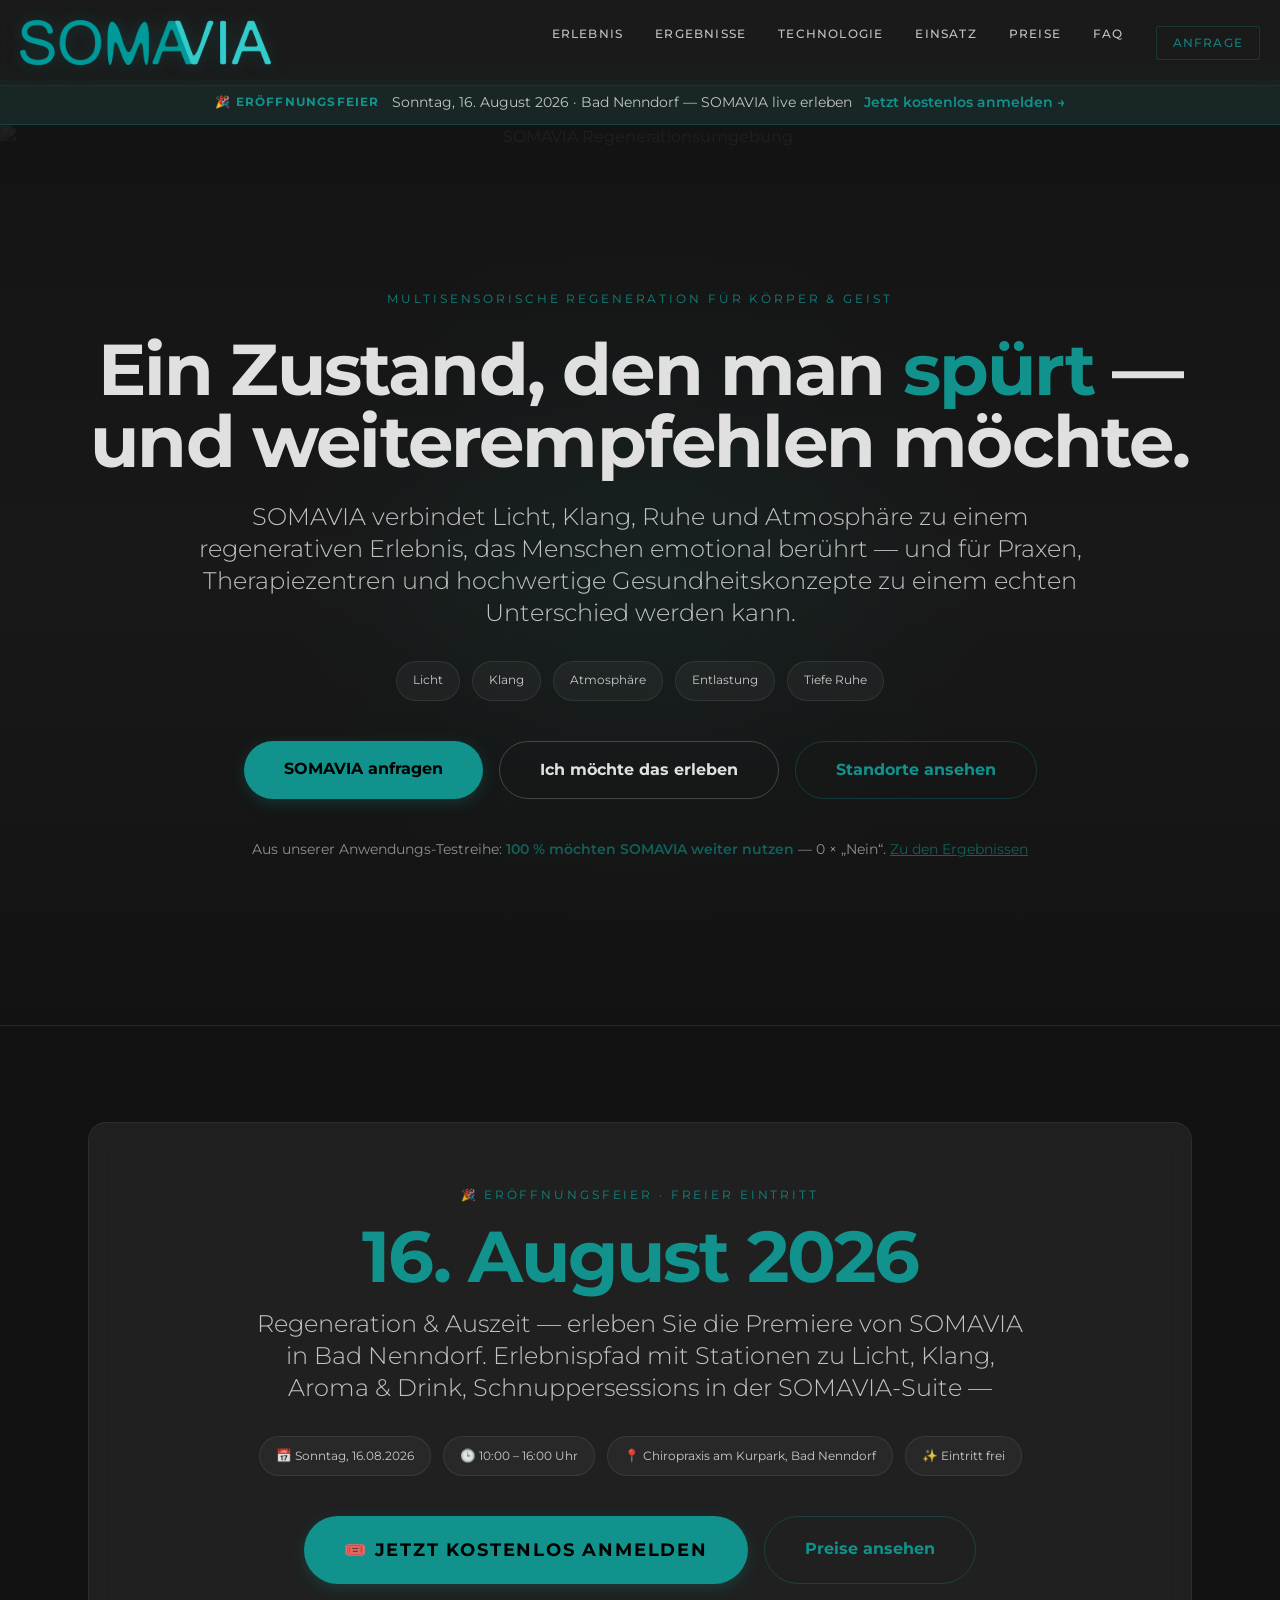
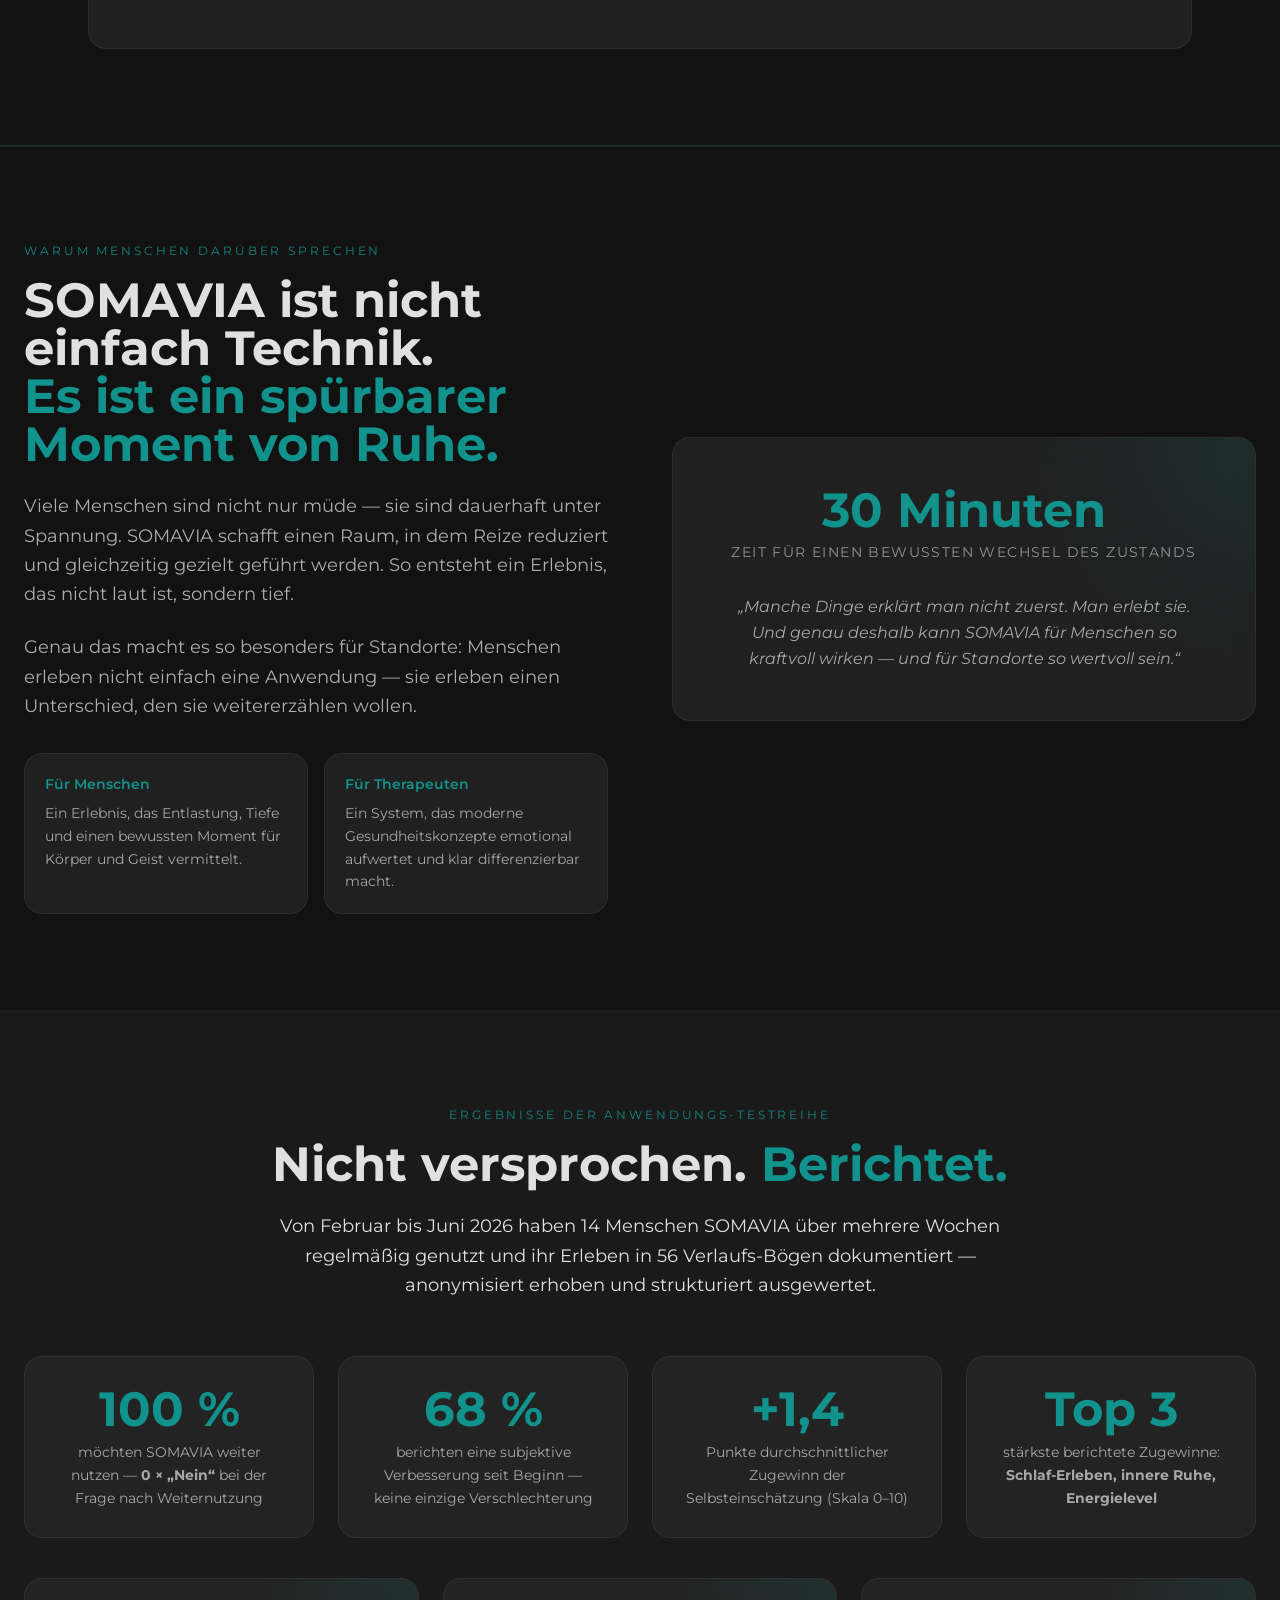
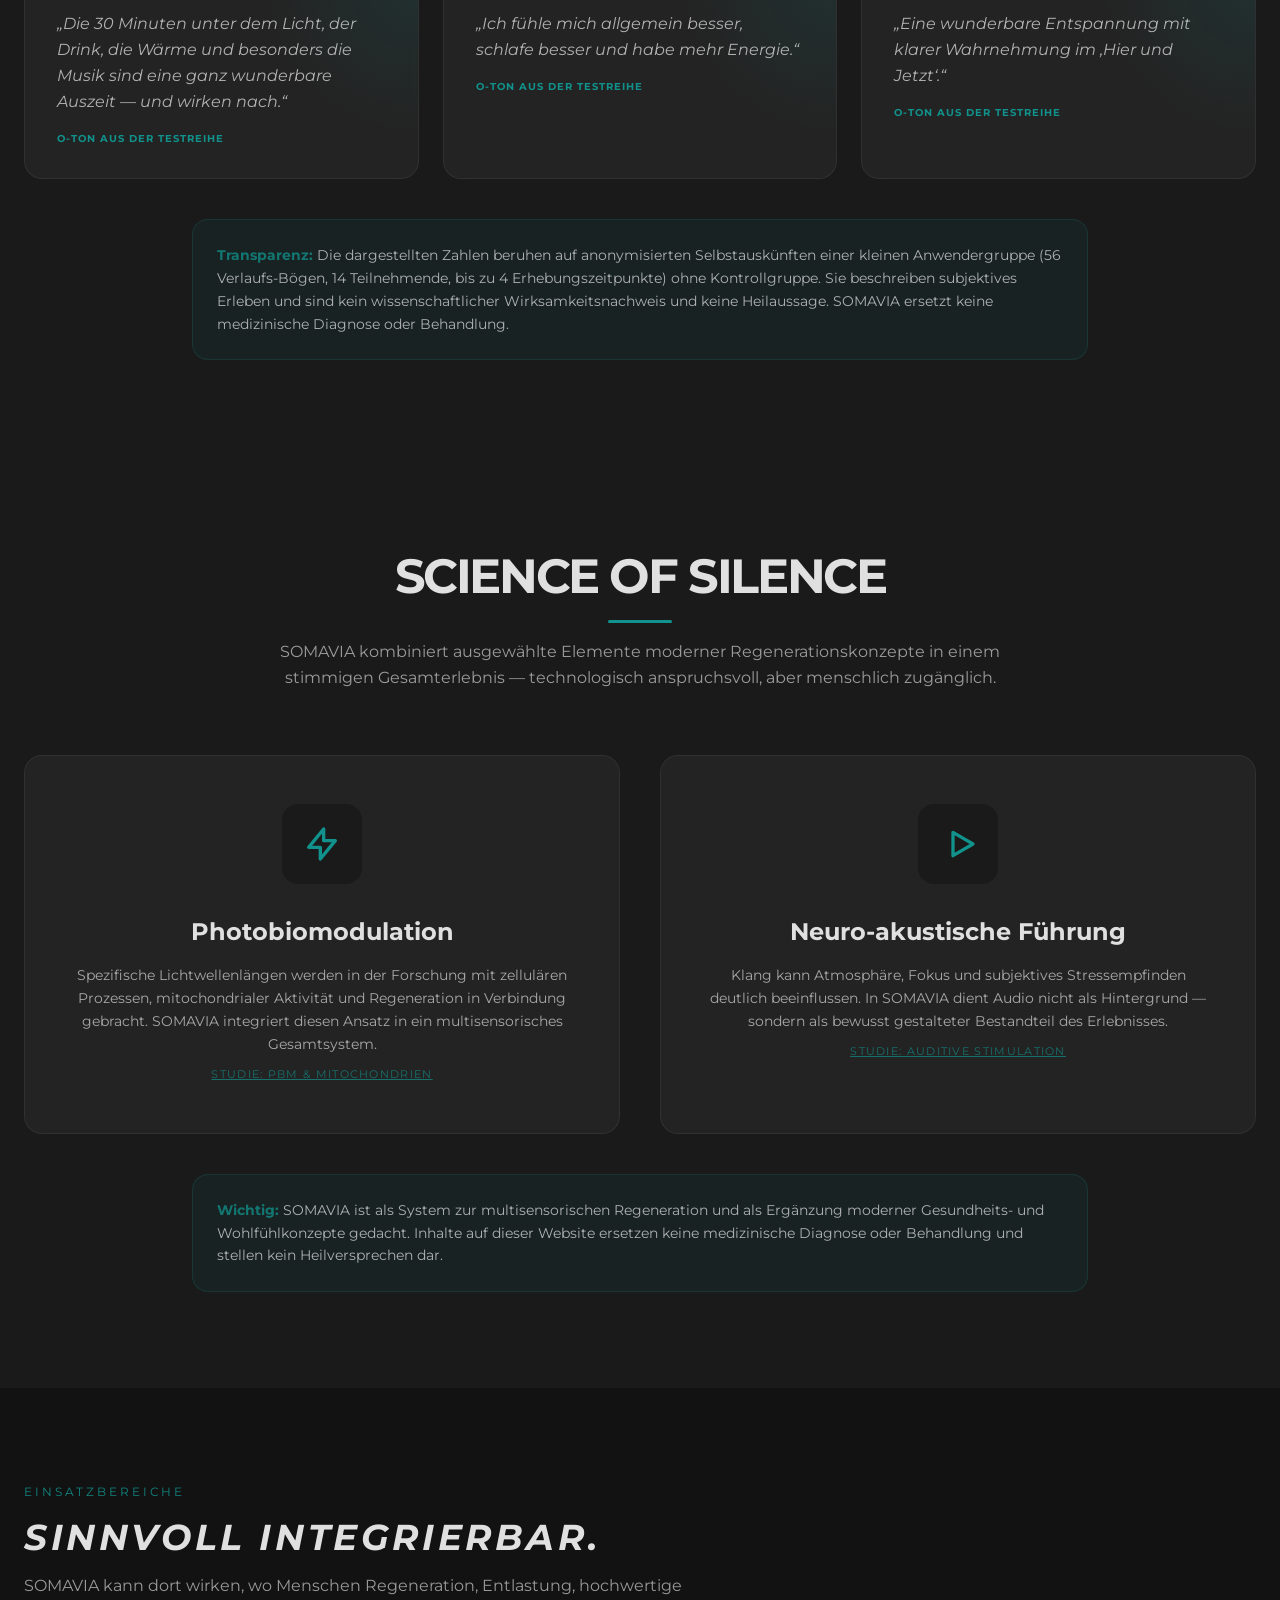
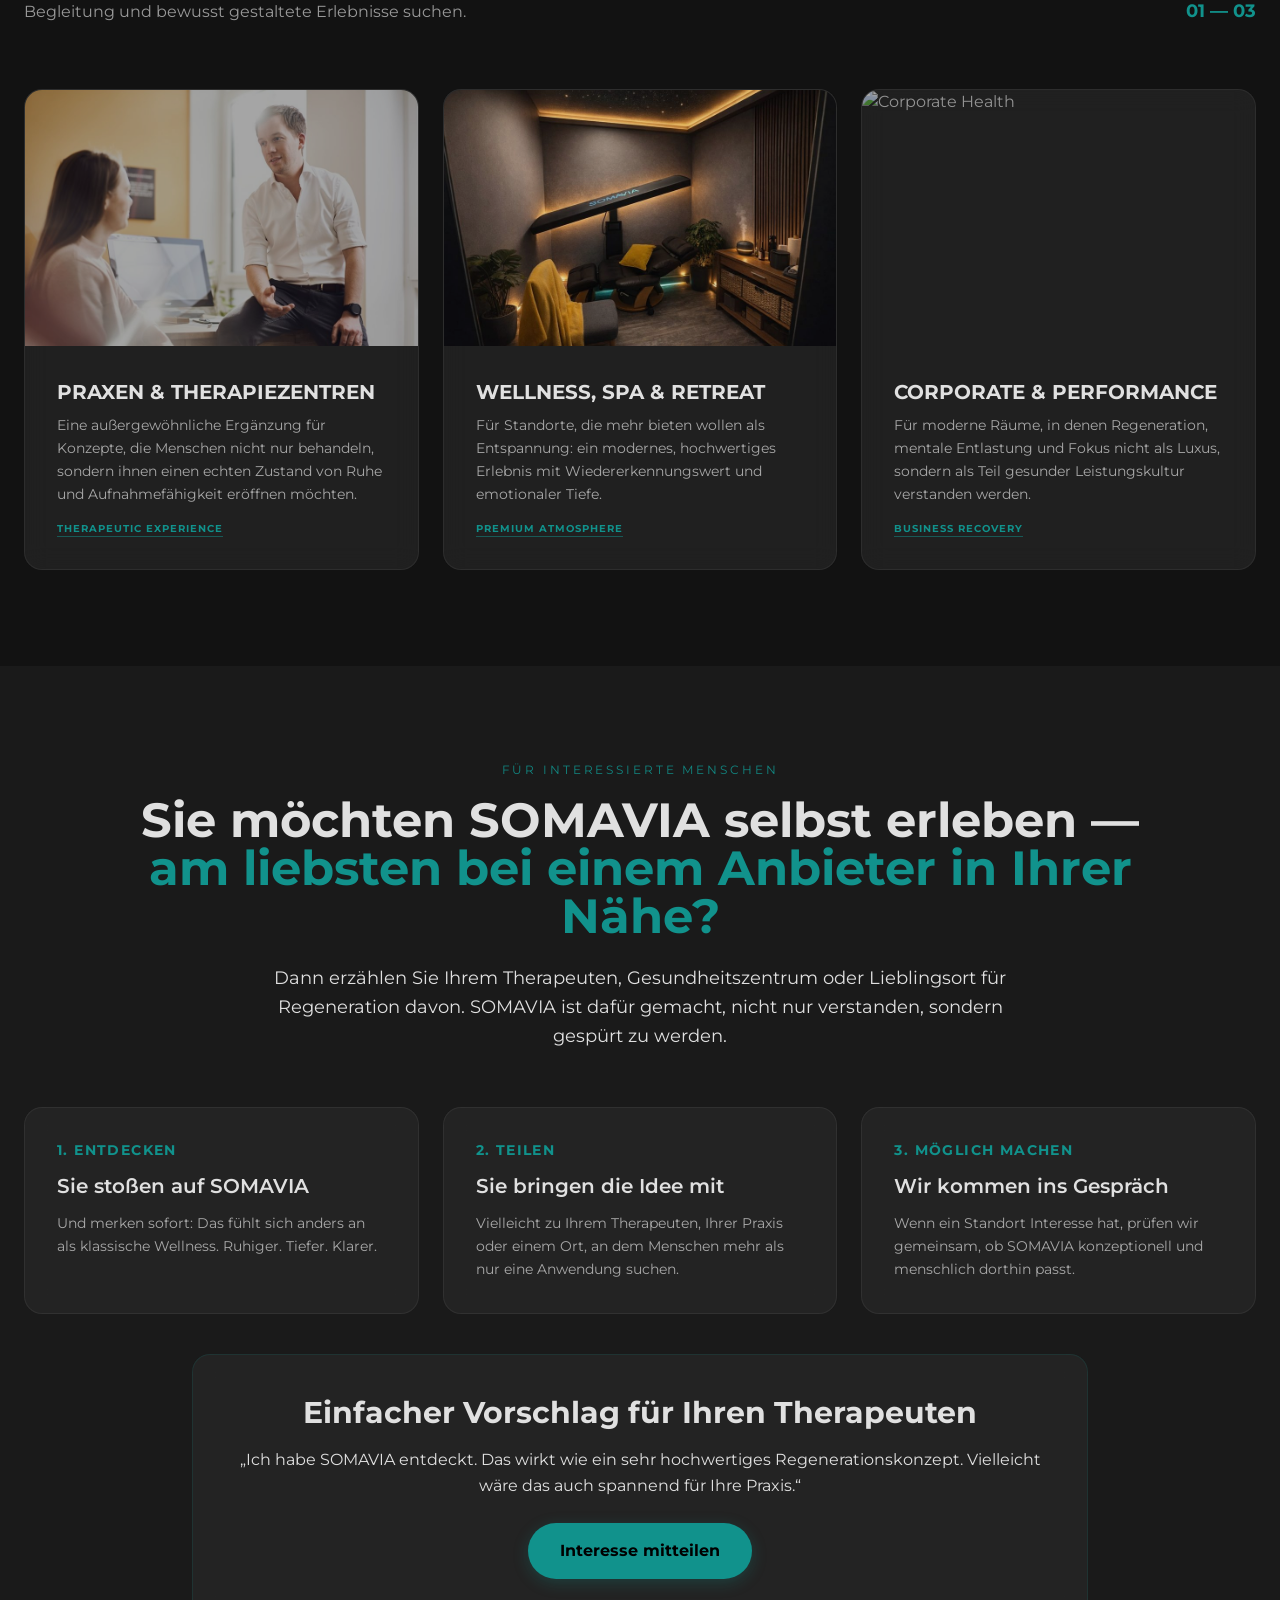
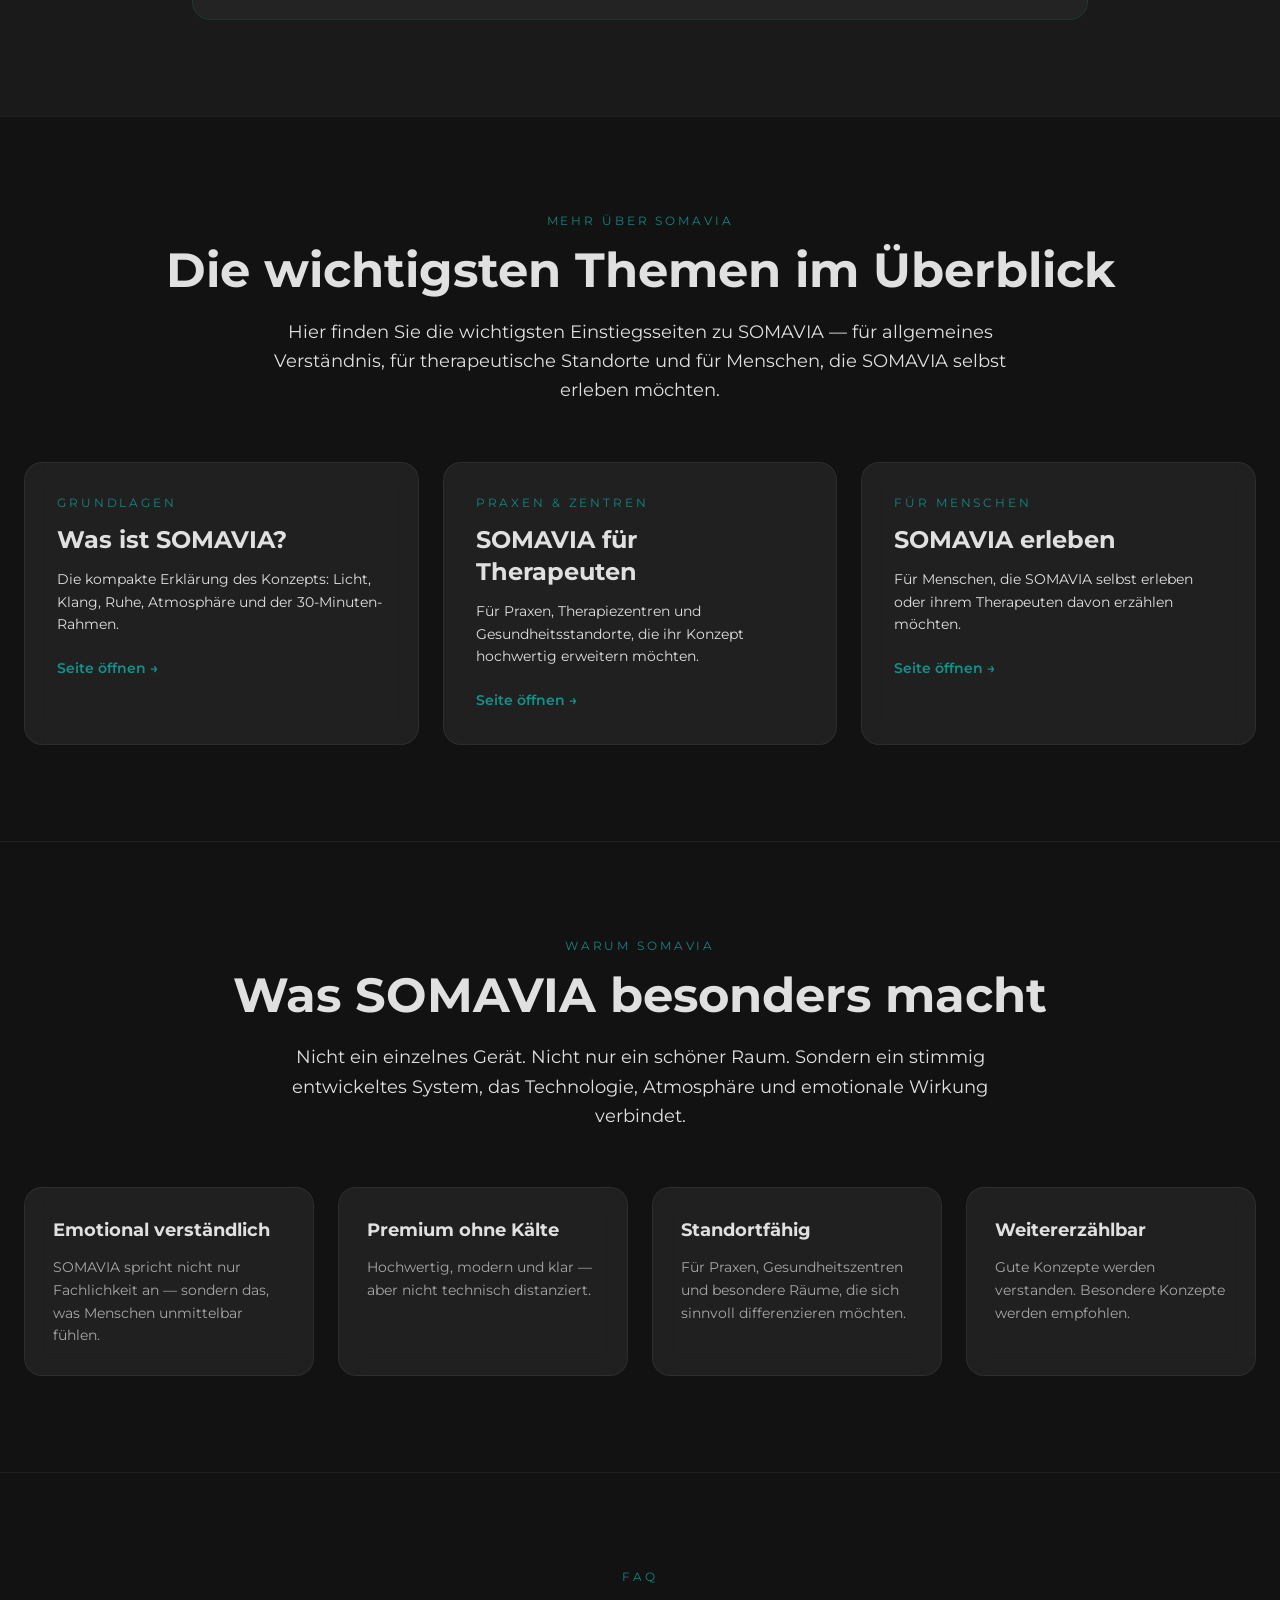
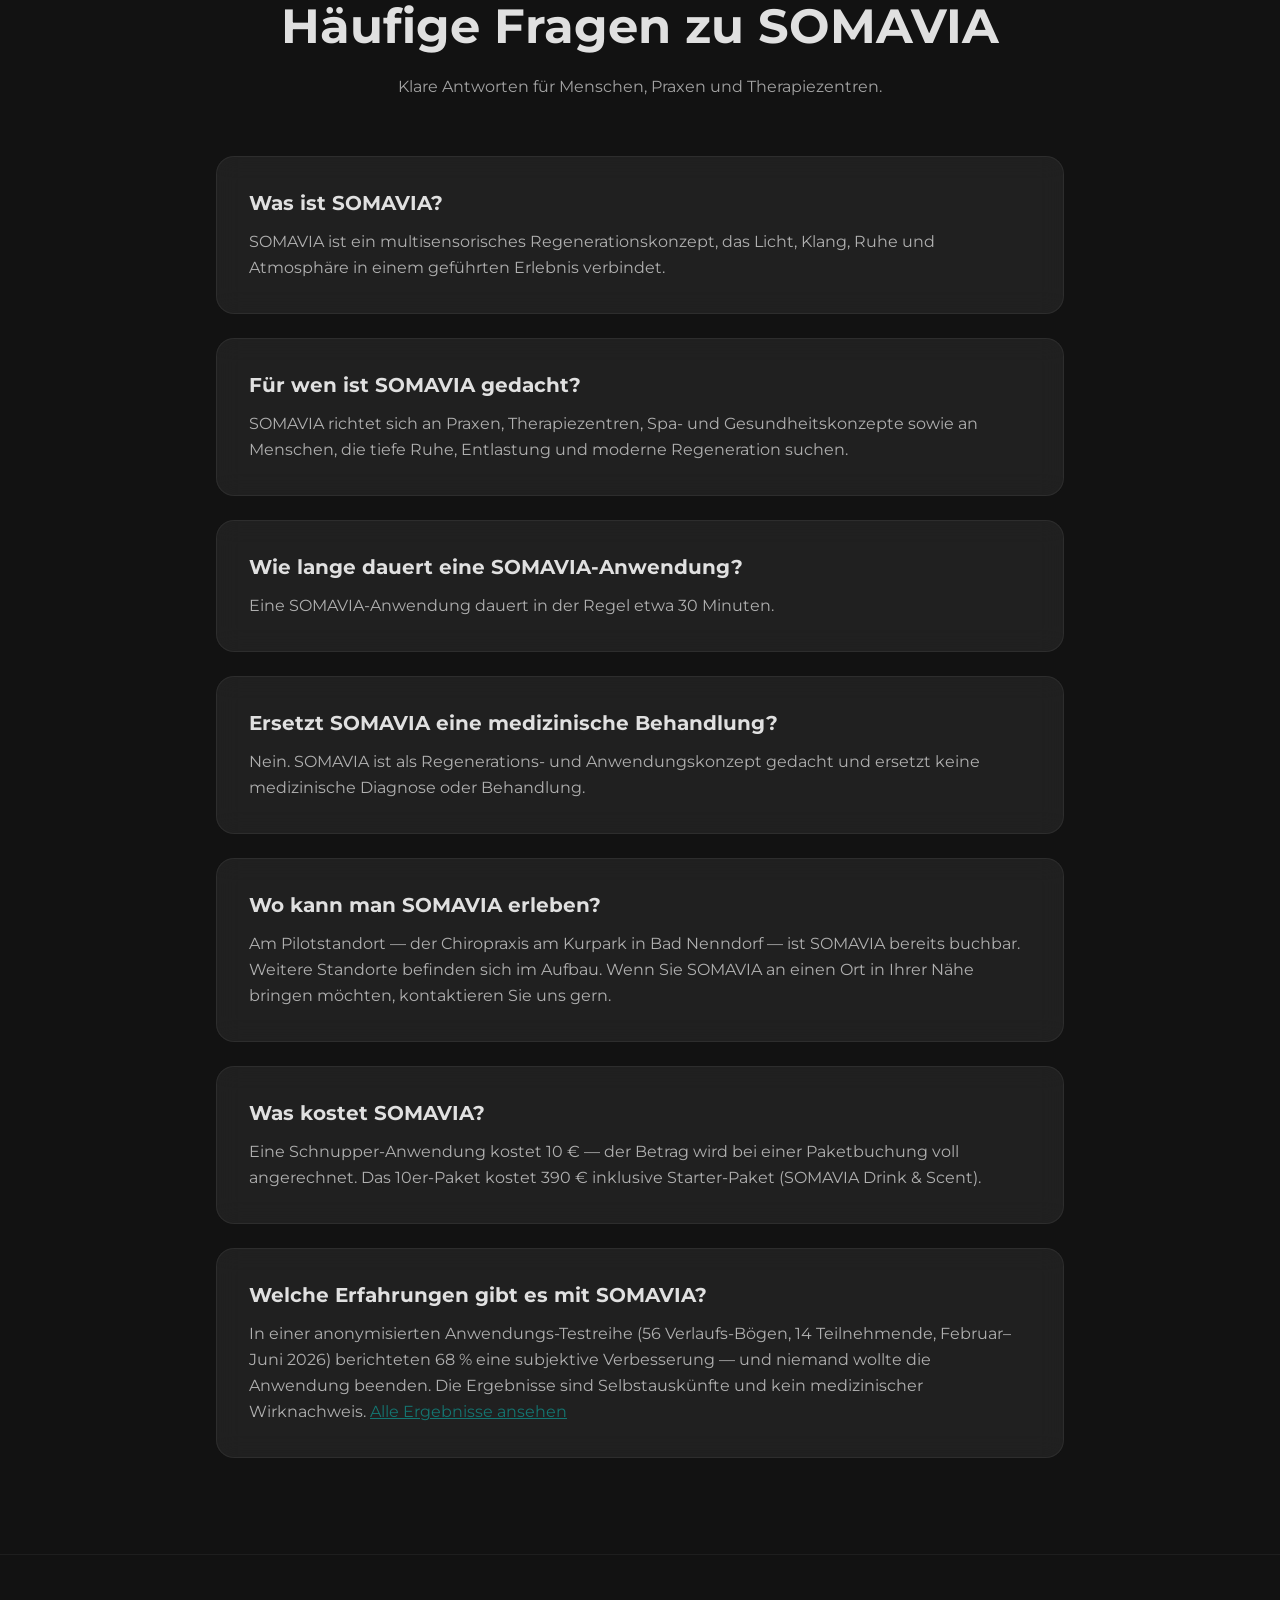
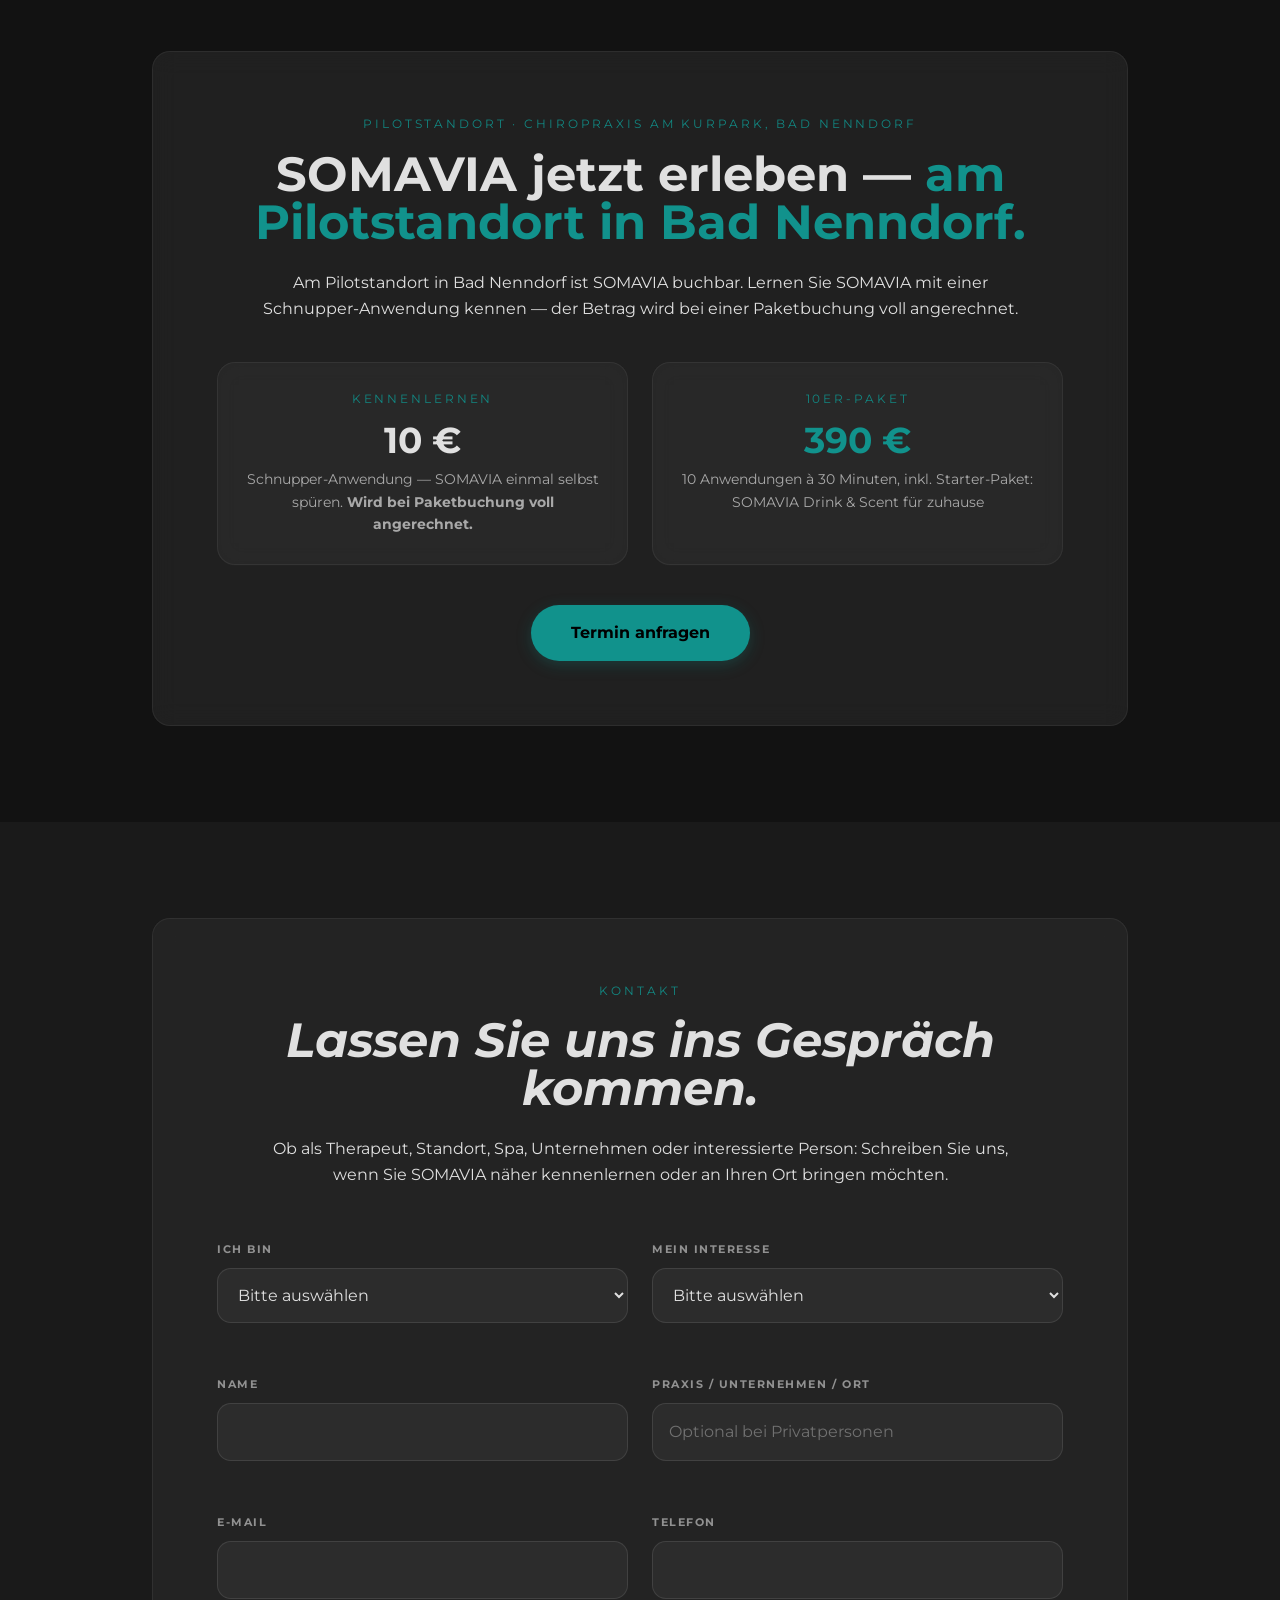
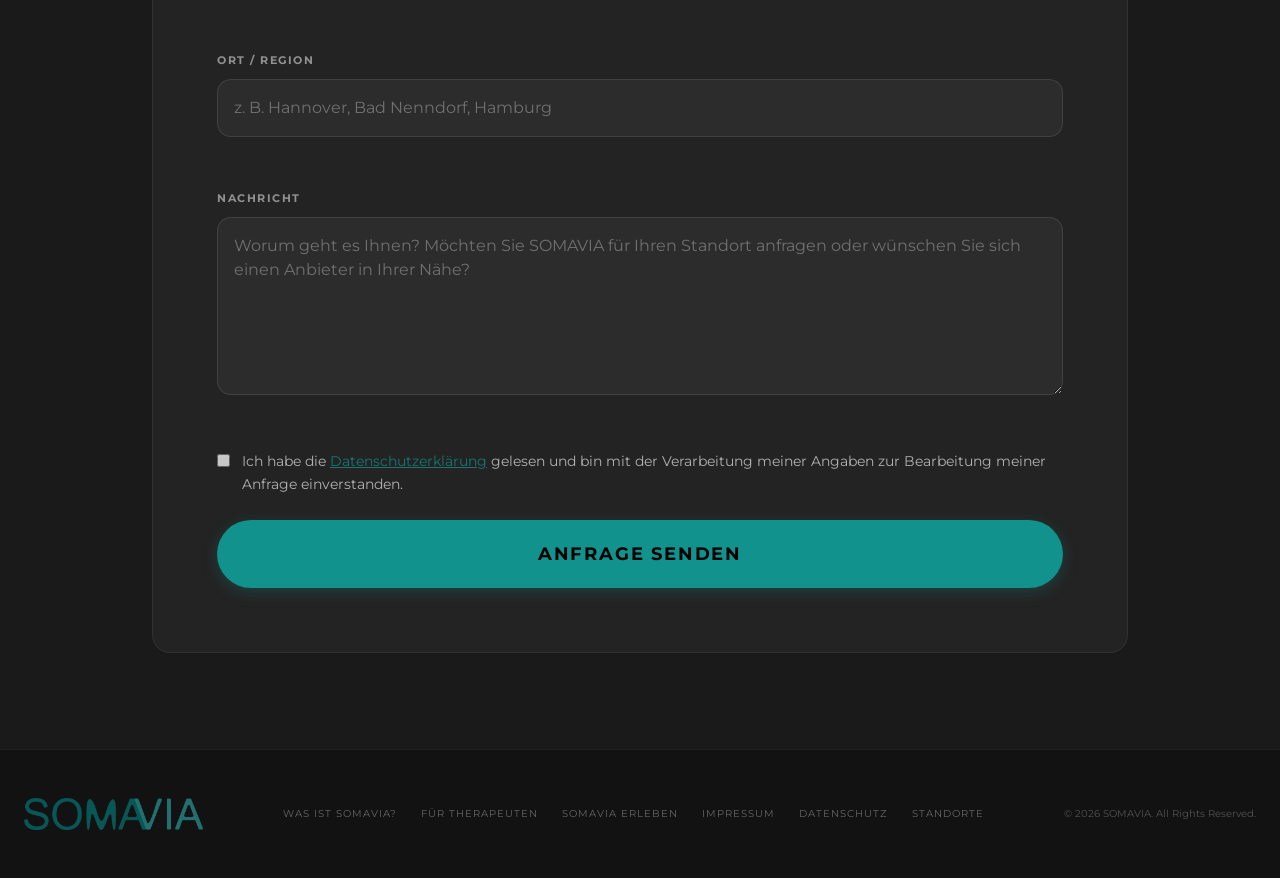
==== commit fed79964: "Impressum vervollständigt, ausgelaufenes Founders-Angebot ersetzt Impressum: - USt-IdNr. DE116537015" ====
--- a/index.html
+++ b/index.html
@@ -98,7 +98,7 @@
               "name": "Was kostet SOMAVIA?",
               "acceptedAnswer": {
                 "@type": "Answer",
-                "text": "Eine Schnupper-Anwendung kostet 10 € und wird bei einer Paketbuchung voll angerechnet. Das reguläre 10er-Paket kostet ab Launch 399 € inklusive Starter-Paket (SOMAVIA Drink & Scent). Bis zum 16. August 2026 gilt das Founders-Angebot: 10 Anwendungen für 300 €."
+                "text": "Eine Schnupper-Anwendung kostet 10 € und wird bei einer Paketbuchung voll angerechnet. Das 10er-Paket kostet 390 € inklusive Starter-Paket (SOMAVIA Drink & Scent)."
               }
             },
             {
@@ -128,7 +128,7 @@
             <a href="#ergebnisse" class="nav-link">Ergebnisse</a>
             <a href="#technology" class="nav-link">Technologie</a>
             <a href="#applications" class="nav-link">Einsatz</a>
-            <a href="#founders" class="nav-link">Founders</a>
+            <a href="#preise" class="nav-link">Preise</a>
             <a href="#faq" class="nav-link">FAQ</a>
             <a href="#contact" class="nav-link accent-color border border-[#11928c]/30 px-4 py-2 rounded-sm hover:bg-[#11928c] hover:text-black">Anfrage</a>
         </nav>
@@ -142,7 +142,7 @@
         <a href="#ergebnisse" class="block py-3 border-b border-white/5 nav-link">Ergebnisse</a>
         <a href="#technology" class="block py-3 border-b border-white/5 nav-link">Technologie</a>
         <a href="#applications" class="block py-3 border-b border-white/5 nav-link">Einsatz</a>
-        <a href="#founders" class="block py-3 border-b border-white/5 nav-link">Founders</a>
+        <a href="#preise" class="block py-3 border-b border-white/5 nav-link">Preise</a>
         <a href="#faq" class="block py-3 border-b border-white/5 nav-link">FAQ</a>
         <a href="#contact" class="block py-3 border-b border-white/5 accent-color font-semibold">Anfrage</a>
     </nav>
@@ -153,7 +153,7 @@
     <a href="sommerfest.html" class="block bg-[#11928c]/10 hover:bg-[#11928c]/15 border-b border-[#11928c]/25 transition-colors">
         <div class="container mx-auto px-6 py-3 flex flex-wrap items-center justify-center gap-x-3 gap-y-1 text-center text-sm">
             <span class="accent-color font-bold uppercase tracking-widest text-xs">🎉 Eröffnungsfeier</span>
-            <span class="opacity-85">Sonntag, 16. August 2026 · Bad Nenndorf — SOMAVIA live erleben · Founders-Angebot nur bis zum Launch</span>
+            <span class="opacity-85">Sonntag, 16. August 2026 · Bad Nenndorf — SOMAVIA live erleben</span>
             <span class="accent-color font-semibold whitespace-nowrap">Jetzt kostenlos anmelden →</span>
         </div>
     </a>
@@ -191,7 +191,7 @@
                     SOMAVIA anfragen
                     </a>
 
-                    <a href="#founders" class="py-4 px-10 rounded-full font-bold border border-white/20 hover:bg-white/5 transition-all">
+                    <a href="#preise" class="py-4 px-10 rounded-full font-bold border border-white/20 hover:bg-white/5 transition-all">
                     Ich möchte das erleben
                     </a>
 
@@ -210,14 +210,13 @@
     <section id="eroeffnung" class="py-24 bg-[#121212] border-y border-[#11928c]/25">
         <div class="container mx-auto px-6 max-w-6xl">
             <div class="glass-card p-10 md:p-16 text-center border-[#11928c]/30">
-                <span class="mini-kicker mb-4 block">🎉 Eröffnungsfeier &amp; Founders Day · Freier Eintritt</span>
+                <span class="mini-kicker mb-4 block">🎉 Eröffnungsfeier · Freier Eintritt</span>
                 <h2 class="text-4xl md:text-7xl font-bold mb-4 leading-tight tracking-tight">
                     <span class="accent-color">16. August 2026</span>
                 </h2>
                 <p class="text-lg md:text-2xl font-light mb-8 opacity-85 leading-relaxed max-w-3xl mx-auto">
                     Regeneration &amp; Auszeit — erleben Sie die Premiere von SOMAVIA in Bad Nenndorf.
                     Erlebnispfad mit Stationen zu Licht, Klang, Aroma &amp; Drink, Schnuppersessions in der SOMAVIA-Suite —
-                    und der letzte Tag des Founders-Angebots.
                 </p>
                 <div class="flex flex-wrap justify-center gap-3 mb-10">
                     <span class="pill">📅 Sonntag, 16.08.2026</span>
@@ -229,8 +228,8 @@
                     <a href="sommerfest.html" class="cta-button py-5 px-10 rounded-full font-bold accent-bg text-black text-lg uppercase tracking-widest">
                         🎟️ Jetzt kostenlos anmelden
                     </a>
-                    <a href="#founders" class="py-5 px-10 rounded-full font-bold border border-[#11928c]/30 text-[#11928c] hover:bg-[#11928c] hover:text-black transition-all">
-                        Founders-Angebot ansehen
+                    <a href="#preise" class="py-5 px-10 rounded-full font-bold border border-[#11928c]/30 text-[#11928c] hover:bg-[#11928c] hover:text-black transition-all">
+                        Preise ansehen
                     </a>
                 </div>
             </div>
@@ -651,7 +650,7 @@
                 <div class="glass-card p-8">
                     <h3 class="text-xl font-bold mb-3">Was kostet SOMAVIA?</h3>
                     <p class="opacity-75 leading-relaxed">
-                        Eine Schnupper-Anwendung kostet 10 € — der Betrag wird bei einer Paketbuchung voll angerechnet. Das reguläre 10er-Paket kostet ab Launch 399 € inklusive Starter-Paket (SOMAVIA Drink &amp; Scent). Bis zum 16. August 2026 gilt das Founders-Angebot: 10 Anwendungen für 300 €.
+                        Eine Schnupper-Anwendung kostet 10 € — der Betrag wird bei einer Paketbuchung voll angerechnet. Das 10er-Paket kostet 390 € inklusive Starter-Paket (SOMAVIA Drink &amp; Scent).
                     </p>
                 </div>
 
@@ -665,40 +664,34 @@
         </div>
     </section>
 
-    <section id="founders" class="py-24 bg-dark">
+    <section id="preise" class="py-24 bg-dark">
         <div class="container mx-auto px-6 max-w-5xl">
             <div class="glass-card p-10 md:p-16 text-center border-[#11928c]/20">
                 <span class="mini-kicker mb-4 block">Pilotstandort · Chiropraxis am Kurpark, Bad Nenndorf</span>
                 <h2 class="text-3xl md:text-5xl font-bold mb-6">
-                    SOMAVIA jetzt erleben — <span class="accent-color">als Founder von Anfang an dabei.</span>
+                    SOMAVIA jetzt erleben — <span class="accent-color">am Pilotstandort in Bad Nenndorf.</span>
                 </h2>
                 <p class="opacity-72 leading-relaxed max-w-3xl mx-auto mb-10">
-                    Am Pilotstandort in Bad Nenndorf ist SOMAVIA bereits buchbar.
-                    Bis zum offiziellen Launch am <strong>16. August 2026</strong> gilt einmalig das Founders-Angebot —
-                    danach kommt es nicht zurück.
-                </p>
-
-                <div class="grid md:grid-cols-3 gap-6 mb-10">
+                    Am Pilotstandort in Bad Nenndorf ist SOMAVIA buchbar.
+                    Lernen Sie SOMAVIA mit einer Schnupper-Anwendung kennen — der Betrag wird
+                    bei einer Paketbuchung voll angerechnet.
+                </p>
+
+                <div class="grid md:grid-cols-2 gap-6 mb-10">
                     <div class="glass-card p-7">
                         <p class="mini-kicker mb-3">Kennenlernen</p>
                         <p class="text-4xl font-bold mb-2">10&nbsp;€</p>
                         <p class="text-sm opacity-70 leading-relaxed">Schnupper-Anwendung — SOMAVIA einmal selbst spüren. <strong>Wird bei Paketbuchung voll angerechnet.</strong></p>
                     </div>
                     <div class="glass-card p-7 border-[#11928c]/30">
-                        <p class="mini-kicker mb-3">Founders-Angebot · bis 16.08.2026</p>
-                        <p class="text-4xl font-bold accent-color mb-2">300&nbsp;€</p>
-                        <p class="text-sm opacity-70 leading-relaxed">10 Anwendungen à 30 Minuten — statt regulär <s>399&nbsp;€</s></p>
-                    </div>
-                    <div class="glass-card p-7">
-                        <p class="mini-kicker mb-3">Regulär ab Launch</p>
-                        <p class="text-4xl font-bold mb-2">399&nbsp;€</p>
-                        <p class="text-sm opacity-70 leading-relaxed">10 Anwendungen inkl. Starter-Paket: SOMAVIA Drink &amp; Scent für zuhause</p>
+                        <p class="mini-kicker mb-3">10er-Paket</p>
+                        <p class="text-4xl font-bold accent-color mb-2">390&nbsp;€</p>
+                        <p class="text-sm opacity-70 leading-relaxed">10 Anwendungen à 30 Minuten, inkl. Starter-Paket: SOMAVIA Drink &amp; Scent für zuhause</p>
                     </div>
                 </div>
 
                 <div class="flex flex-col sm:flex-row gap-4 justify-center">
-                    <a href="sommerfest.html" class="cta-button py-4 px-10 rounded-full font-bold accent-bg text-black">Zur Eröffnungsfeier am 16.08.</a>
-                    <a href="#contact" class="py-4 px-10 rounded-full font-bold border border-[#11928c]/30 text-[#11928c] hover:bg-[#11928c] hover:text-black transition-all">Founders-Platz anfragen</a>
+                    <a href="#contact" class="cta-button py-4 px-10 rounded-full font-bold accent-bg text-black">Termin anfragen</a>
                 </div>
             </div>
         </div>
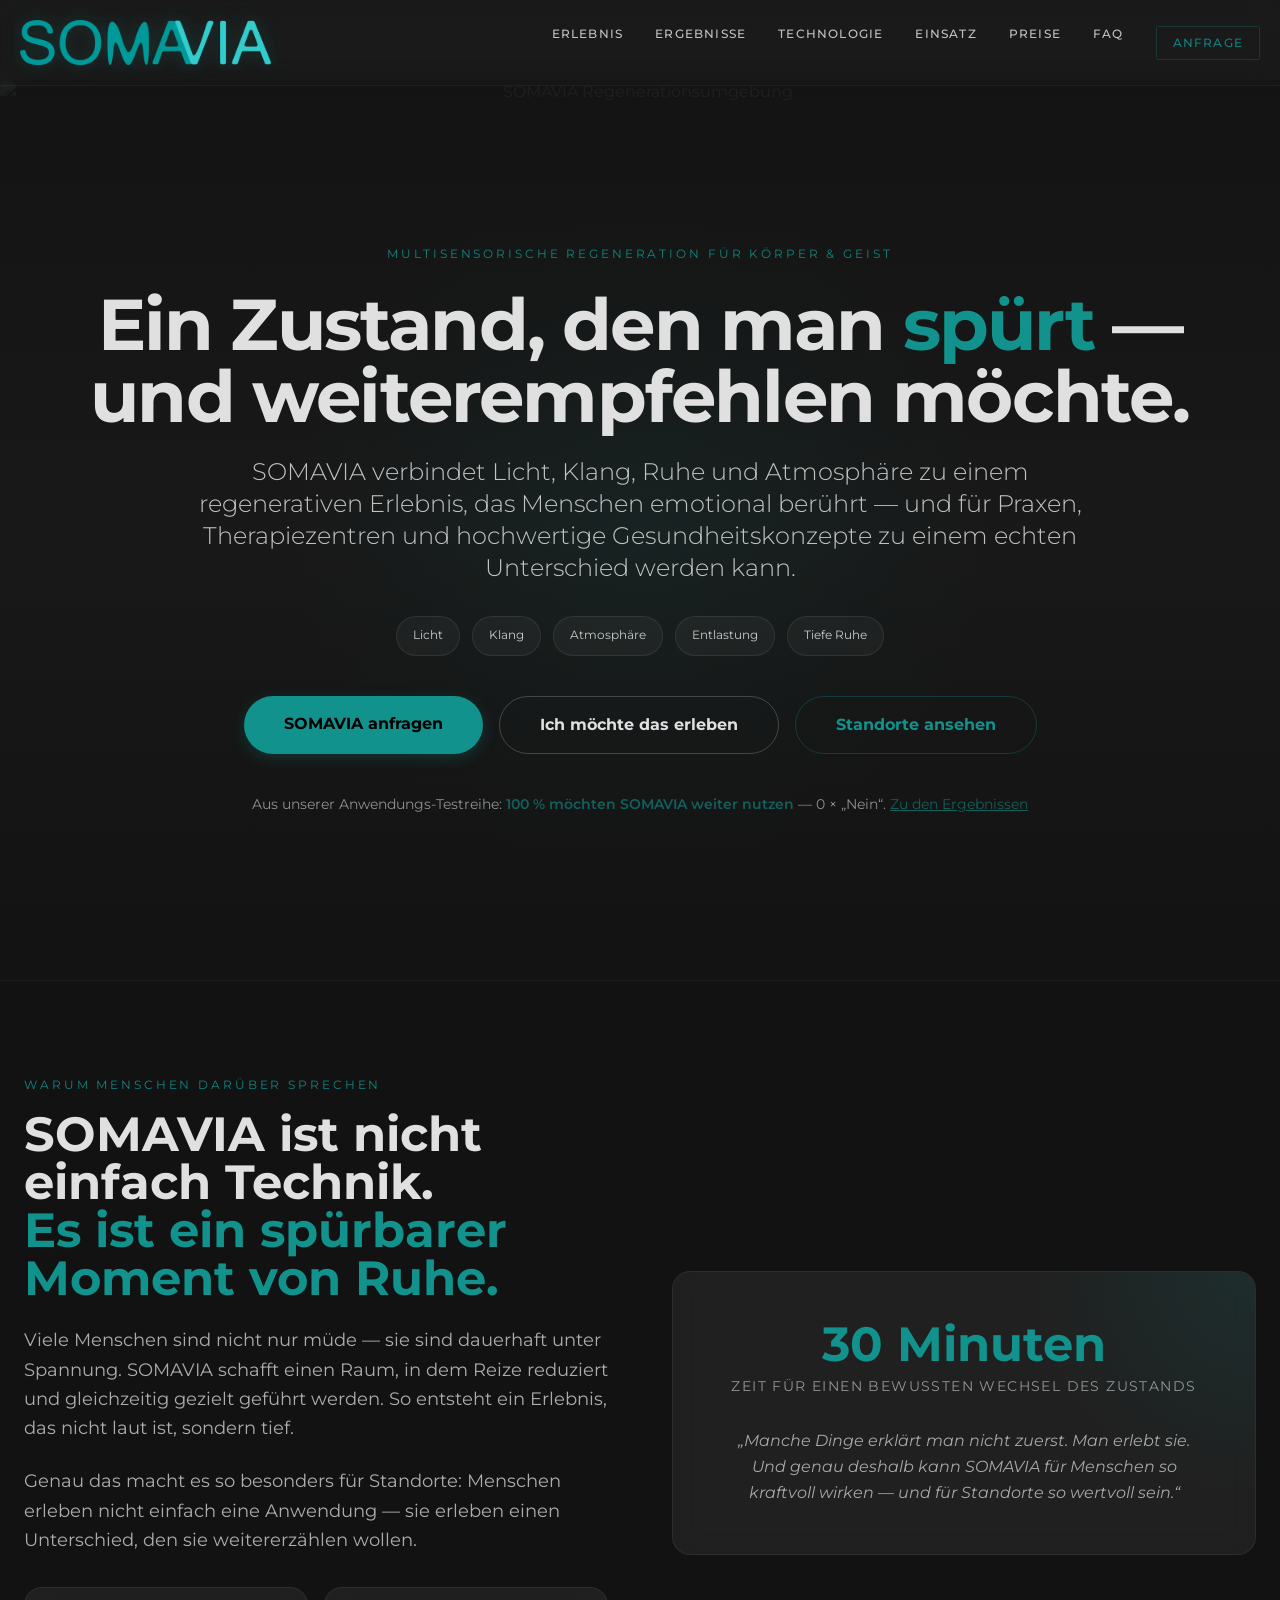
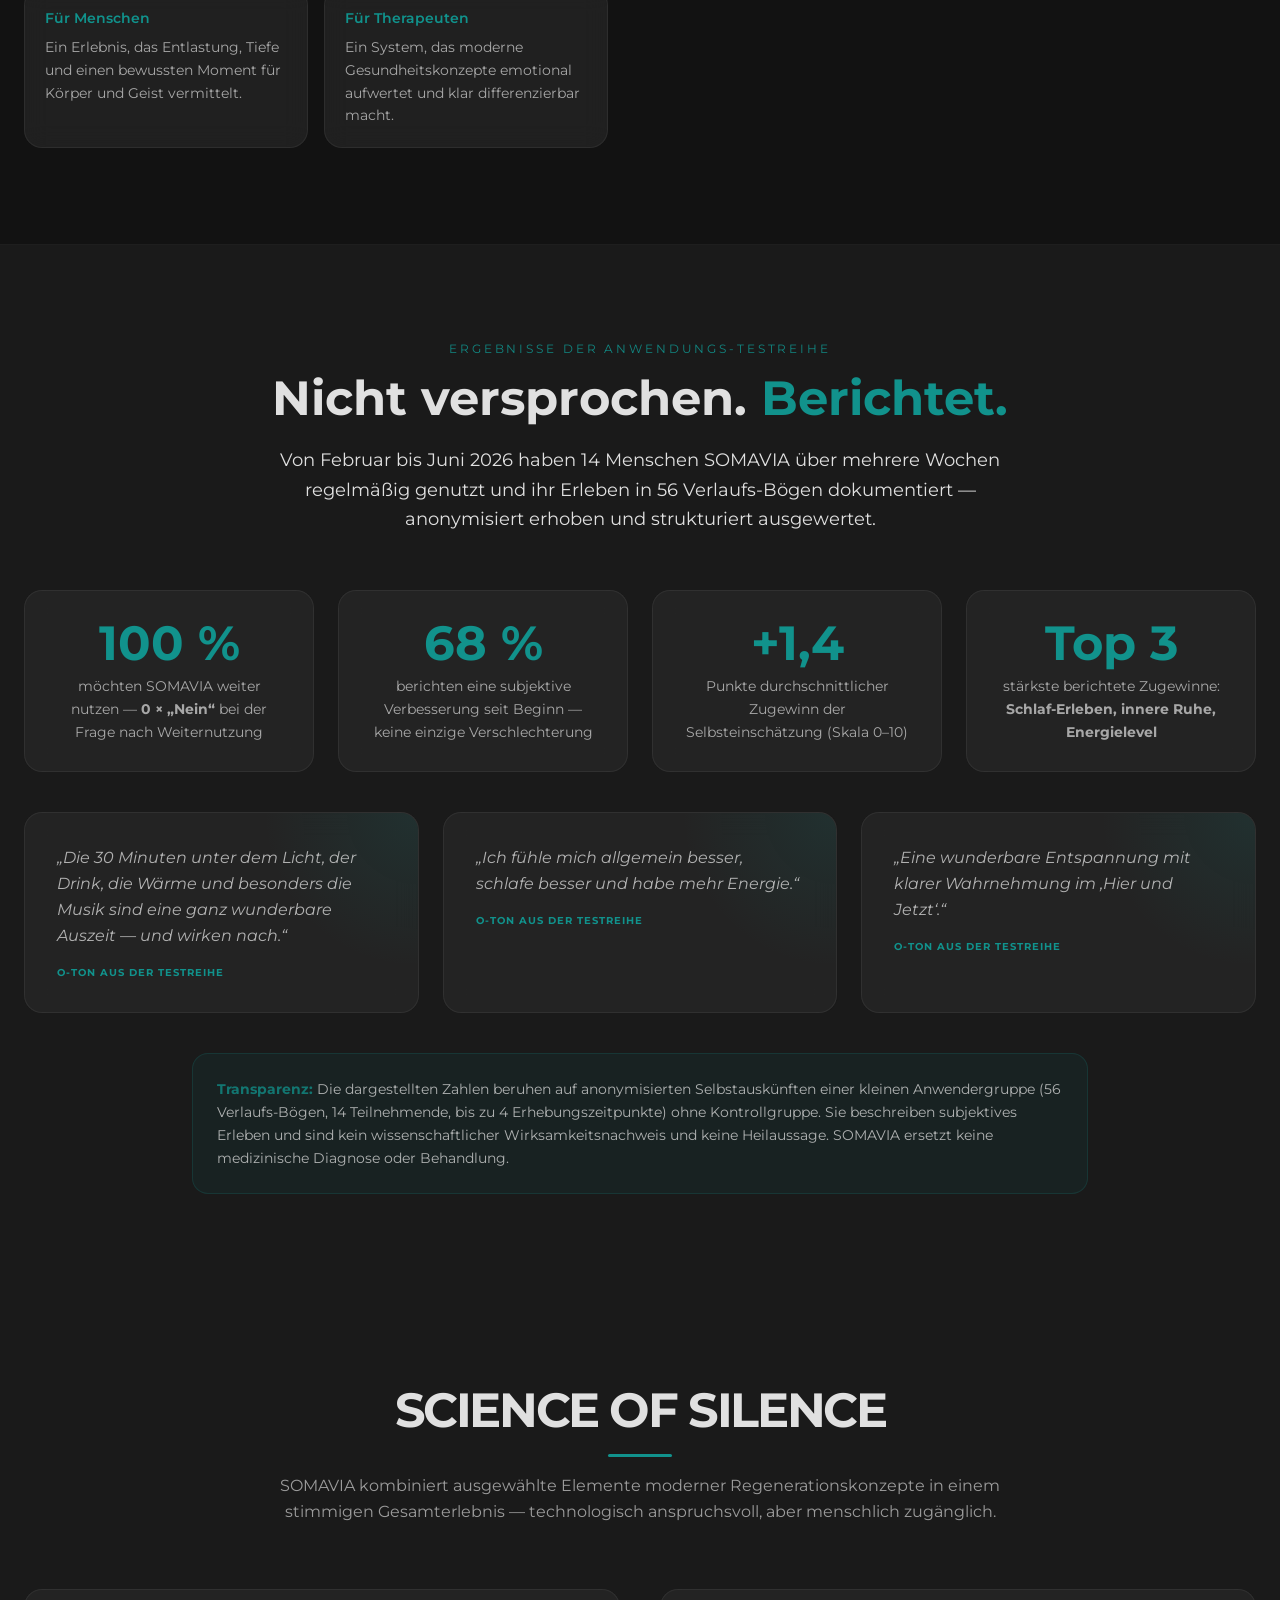
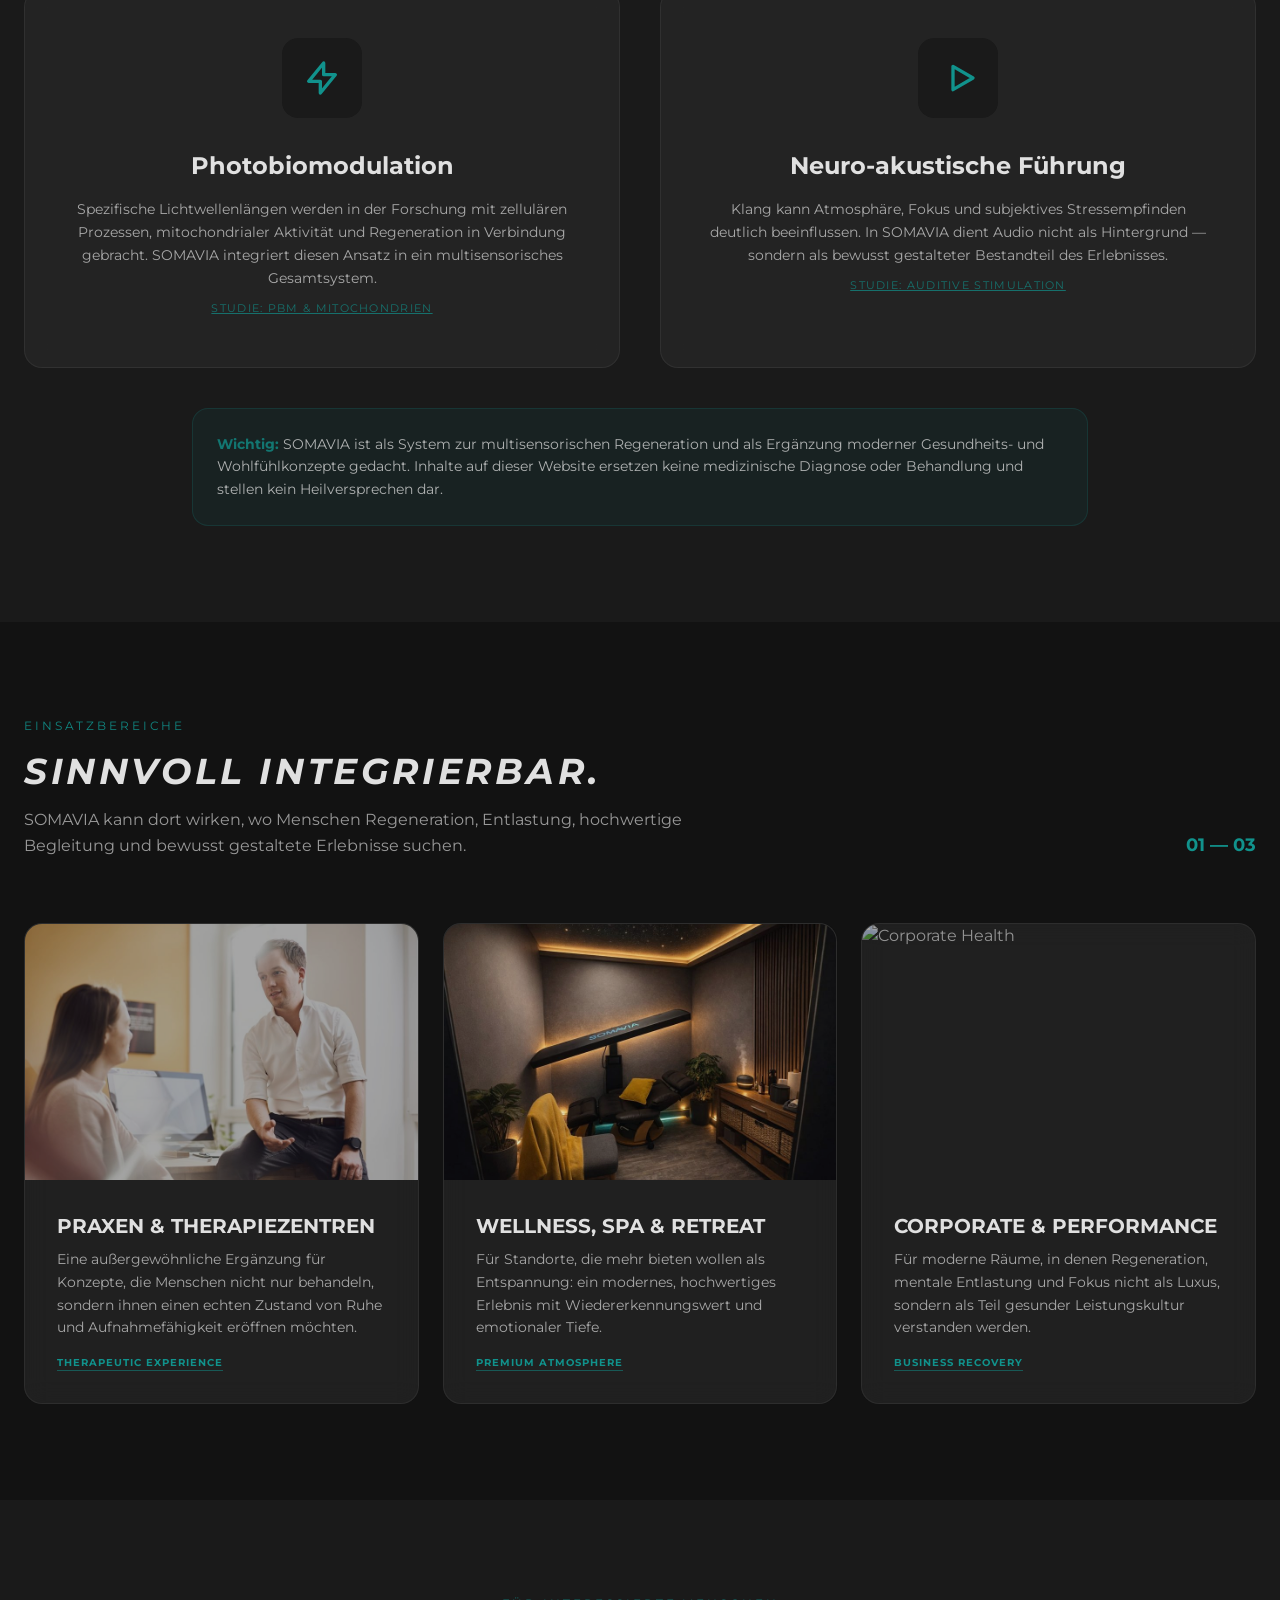
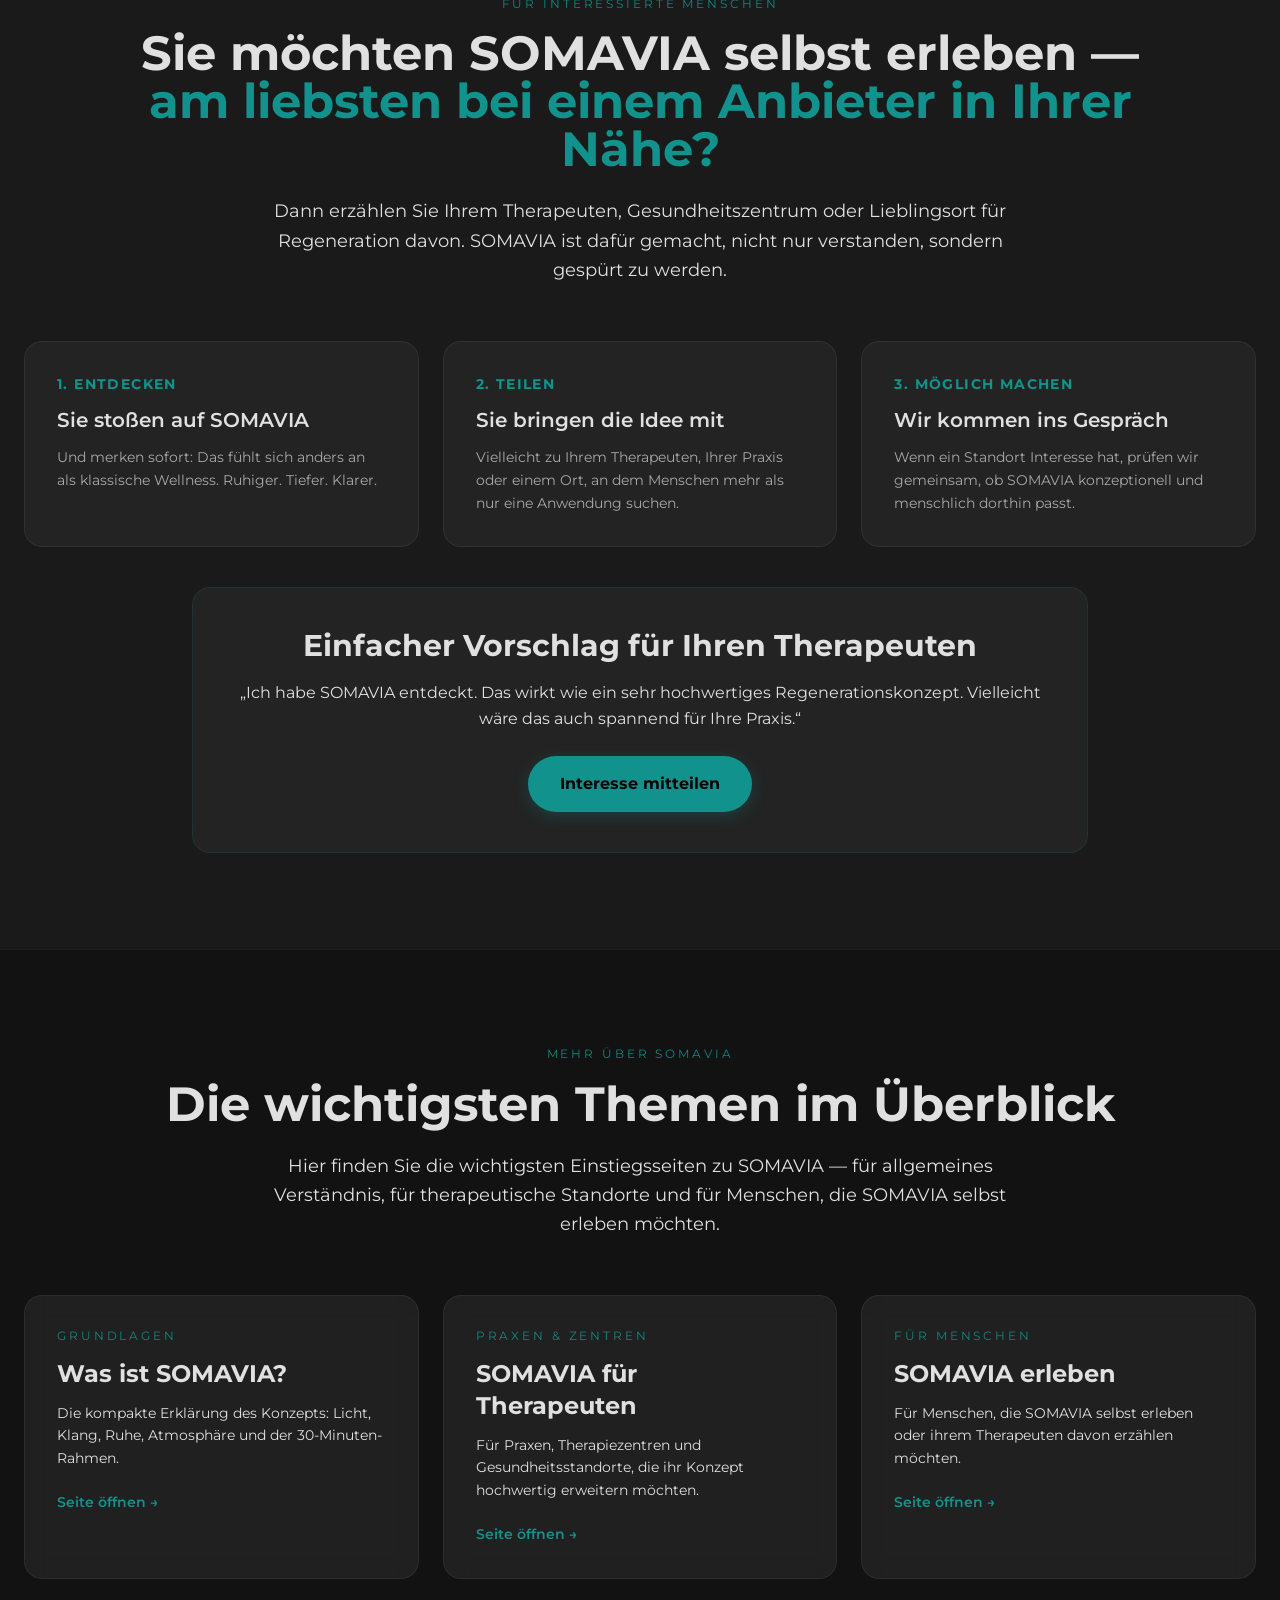
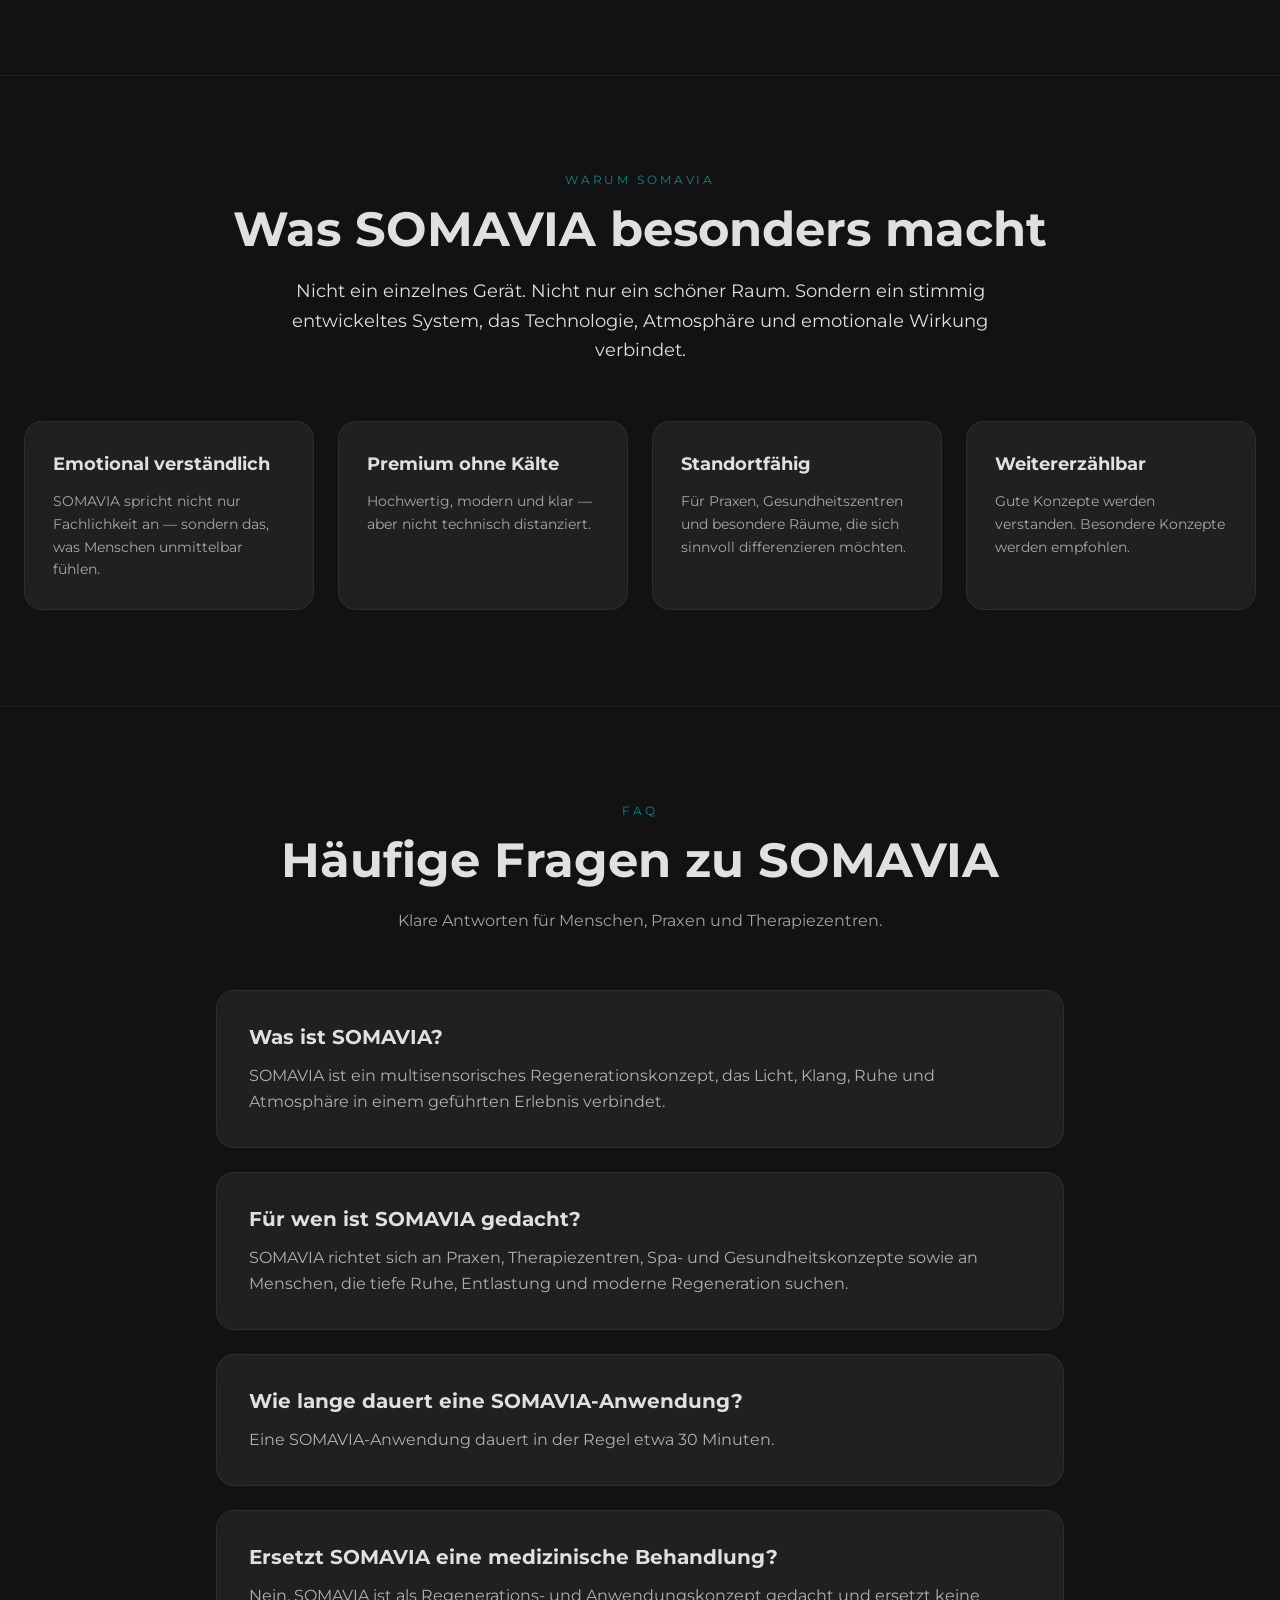
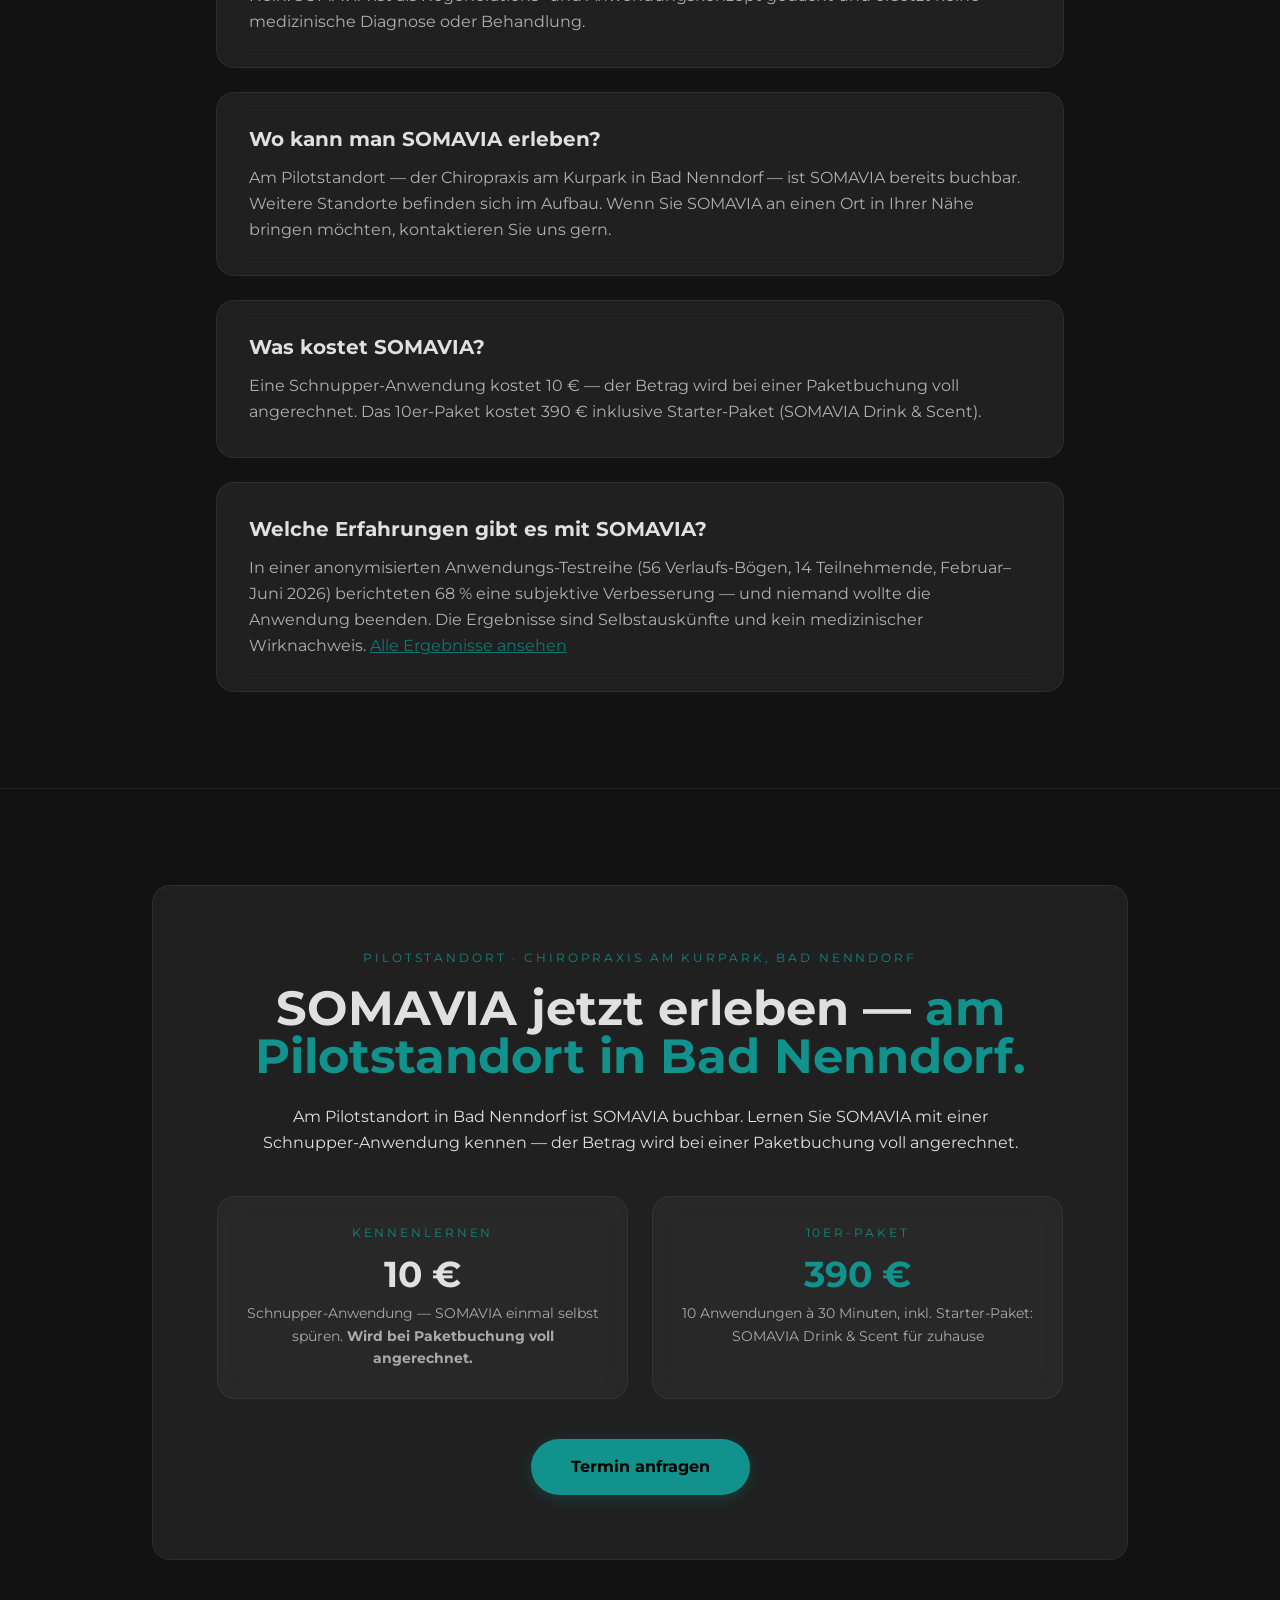
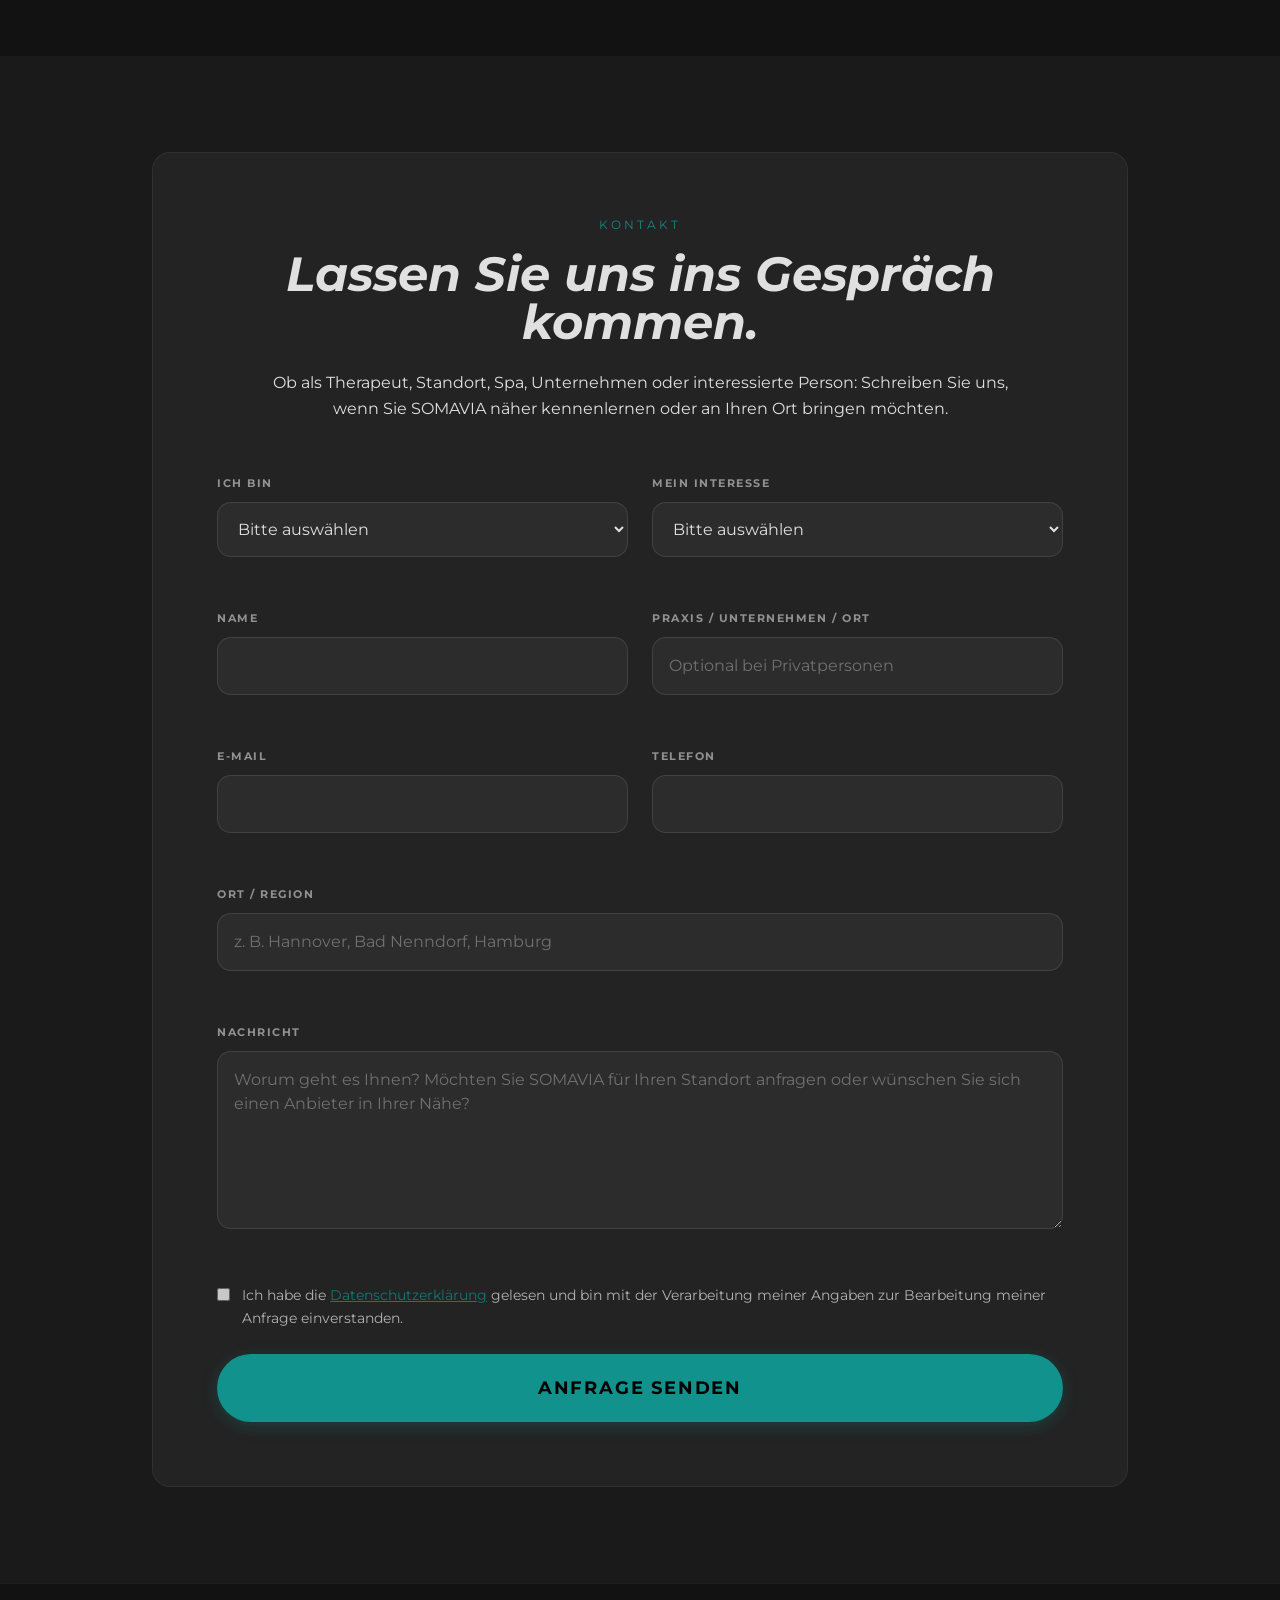
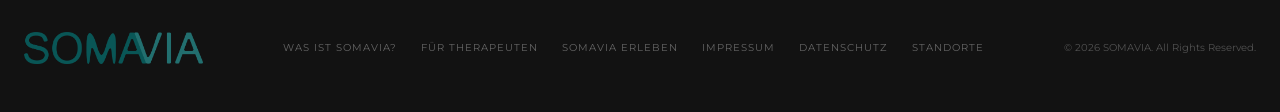
==== commit af4a9a44: "Eröffnungsfeier entfernt — das Event war am 16.08.2026 Die Feier ist vorbei, wurde aber weiter bewor" ====
--- a/index.html
+++ b/index.html
@@ -150,13 +150,6 @@
 
 <main class="pt-20">
 
-    <a href="sommerfest.html" class="block bg-[#11928c]/10 hover:bg-[#11928c]/15 border-b border-[#11928c]/25 transition-colors">
-        <div class="container mx-auto px-6 py-3 flex flex-wrap items-center justify-center gap-x-3 gap-y-1 text-center text-sm">
-            <span class="accent-color font-bold uppercase tracking-widest text-xs">🎉 Eröffnungsfeier</span>
-            <span class="opacity-85">Sonntag, 16. August 2026 · Bad Nenndorf — SOMAVIA live erleben</span>
-            <span class="accent-color font-semibold whitespace-nowrap">Jetzt kostenlos anmelden →</span>
-        </div>
-    </a>
 
     <section id="hero" class="relative min-h-screen flex items-center justify-center text-center p-6 overflow-hidden">
         <div class="absolute inset-0 z-0">
@@ -204,35 +197,6 @@
                 Aus unserer Anwendungs-Testreihe: <span class="accent-color font-semibold">100&nbsp;% möchten SOMAVIA weiter nutzen</span> — 0&nbsp;×&nbsp;„Nein“.
                 <a href="#ergebnisse" class="accent-color underline">Zu den Ergebnissen</a>
             </p>
-        </div>
-    </section>
-
-    <section id="eroeffnung" class="py-24 bg-[#121212] border-y border-[#11928c]/25">
-        <div class="container mx-auto px-6 max-w-6xl">
-            <div class="glass-card p-10 md:p-16 text-center border-[#11928c]/30">
-                <span class="mini-kicker mb-4 block">🎉 Eröffnungsfeier · Freier Eintritt</span>
-                <h2 class="text-4xl md:text-7xl font-bold mb-4 leading-tight tracking-tight">
-                    <span class="accent-color">16. August 2026</span>
-                </h2>
-                <p class="text-lg md:text-2xl font-light mb-8 opacity-85 leading-relaxed max-w-3xl mx-auto">
-                    Regeneration &amp; Auszeit — erleben Sie die Premiere von SOMAVIA in Bad Nenndorf.
-                    Erlebnispfad mit Stationen zu Licht, Klang, Aroma &amp; Drink, Schnuppersessions in der SOMAVIA-Suite —
-                </p>
-                <div class="flex flex-wrap justify-center gap-3 mb-10">
-                    <span class="pill">📅 Sonntag, 16.08.2026</span>
-                    <span class="pill">🕒 10:00 – 16:00 Uhr</span>
-                    <span class="pill">📍 Chiropraxis am Kurpark, Bad Nenndorf</span>
-                    <span class="pill">✨ Eintritt frei</span>
-                </div>
-                <div class="flex flex-col sm:flex-row gap-4 justify-center">
-                    <a href="sommerfest.html" class="cta-button py-5 px-10 rounded-full font-bold accent-bg text-black text-lg uppercase tracking-widest">
-                        🎟️ Jetzt kostenlos anmelden
-                    </a>
-                    <a href="#preise" class="py-5 px-10 rounded-full font-bold border border-[#11928c]/30 text-[#11928c] hover:bg-[#11928c] hover:text-black transition-all">
-                        Preise ansehen
-                    </a>
-                </div>
-            </div>
         </div>
     </section>
 
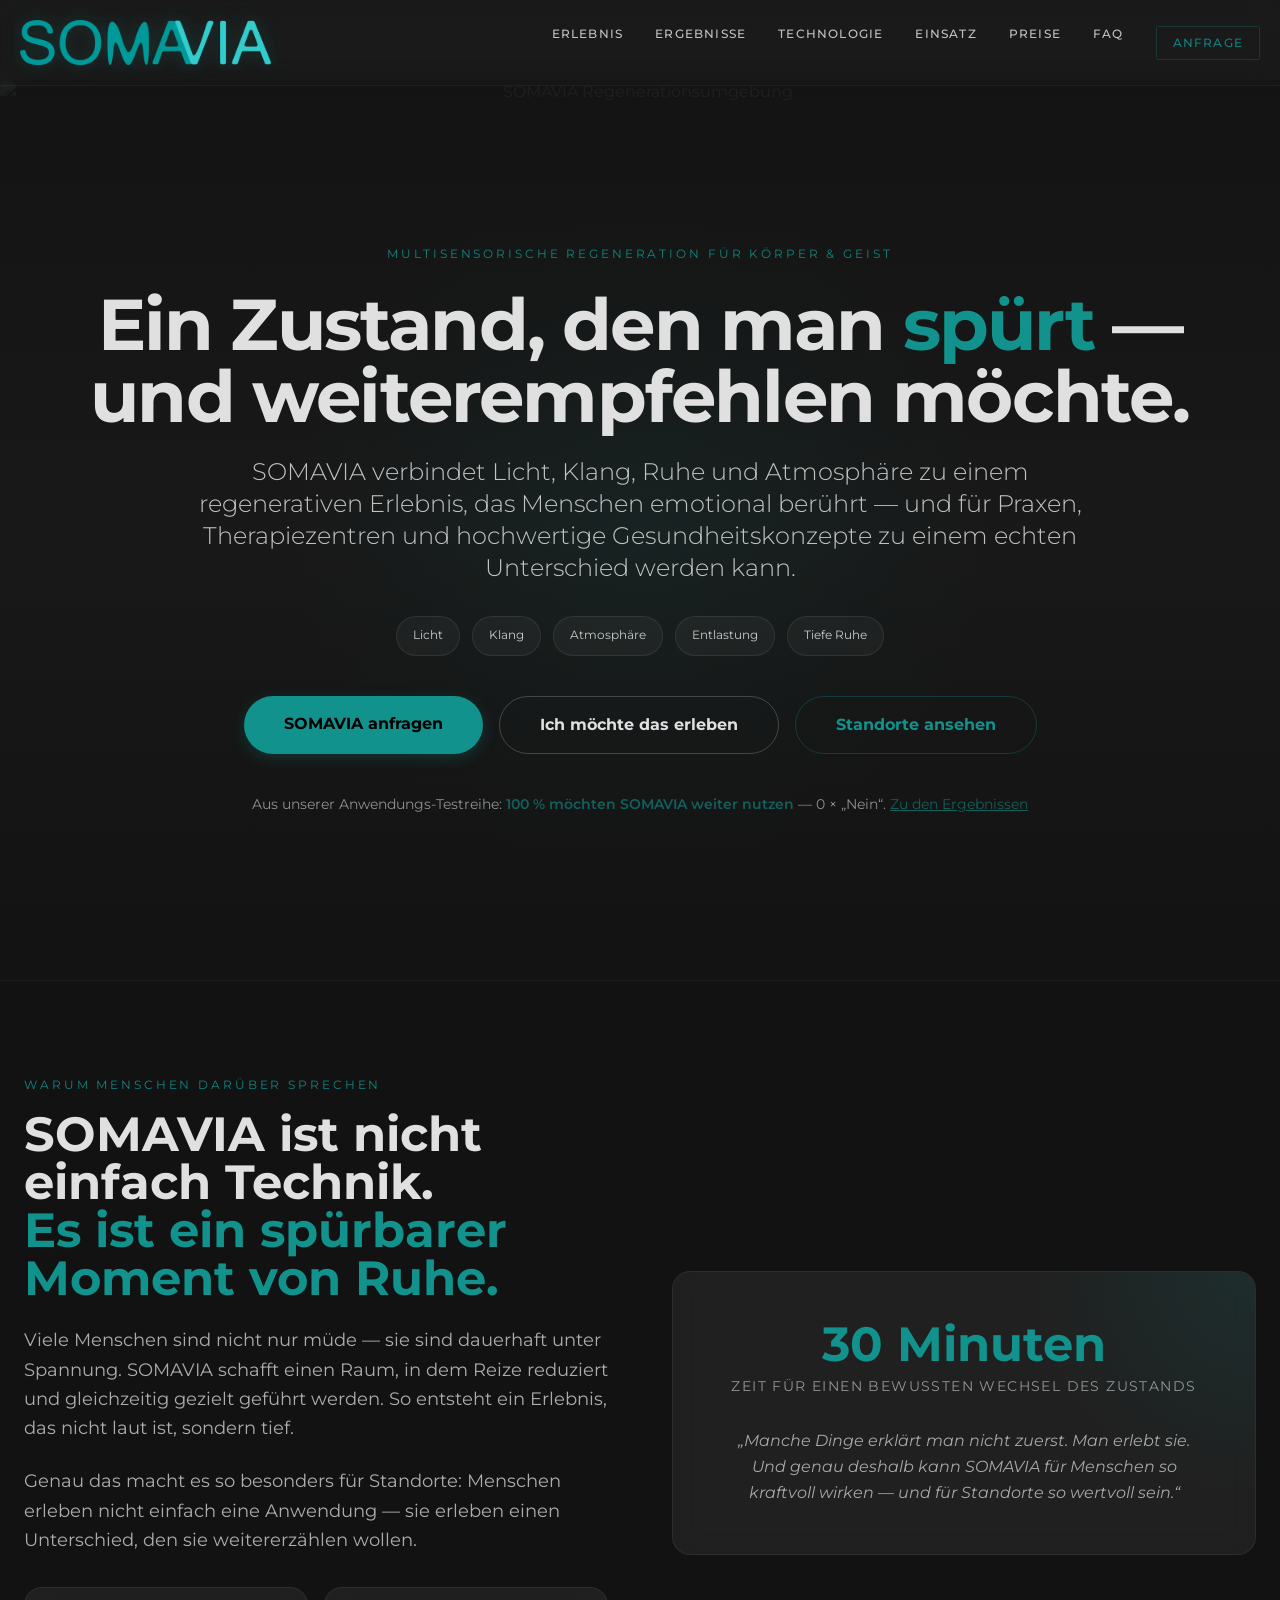
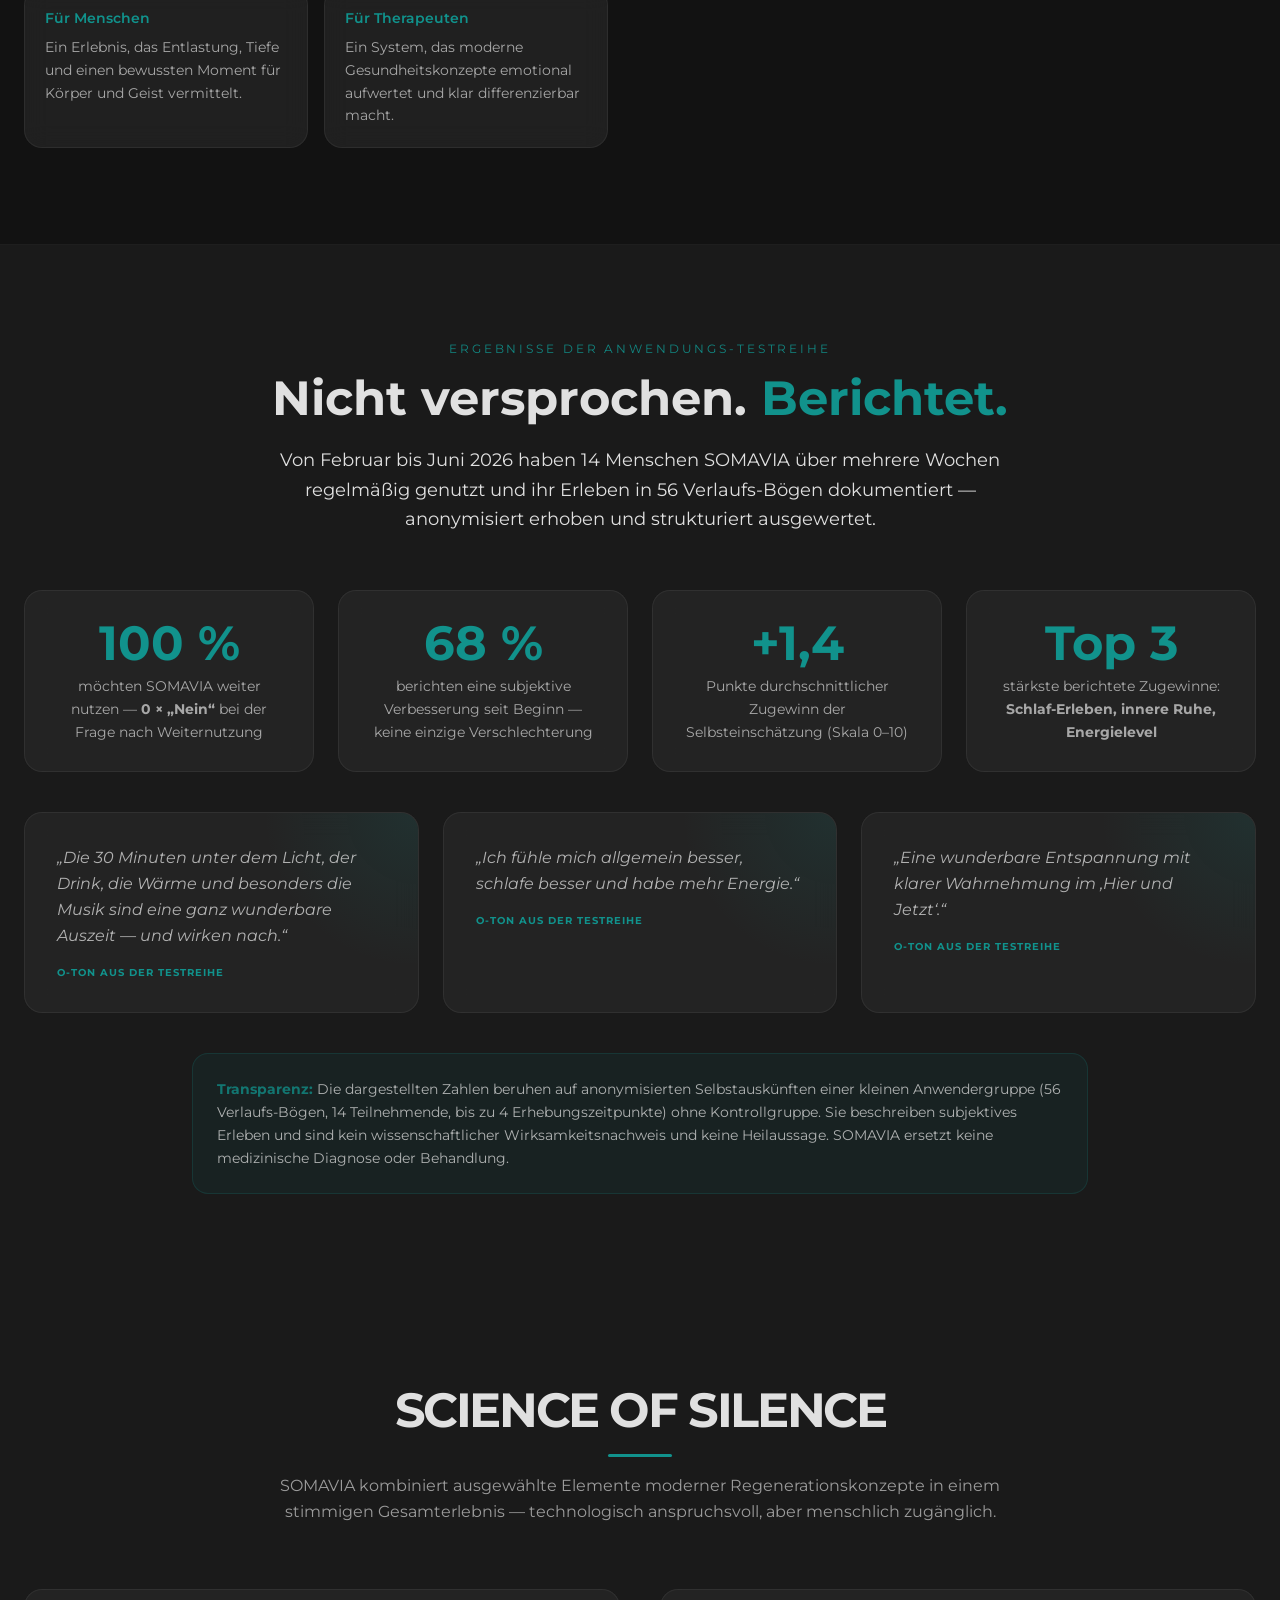
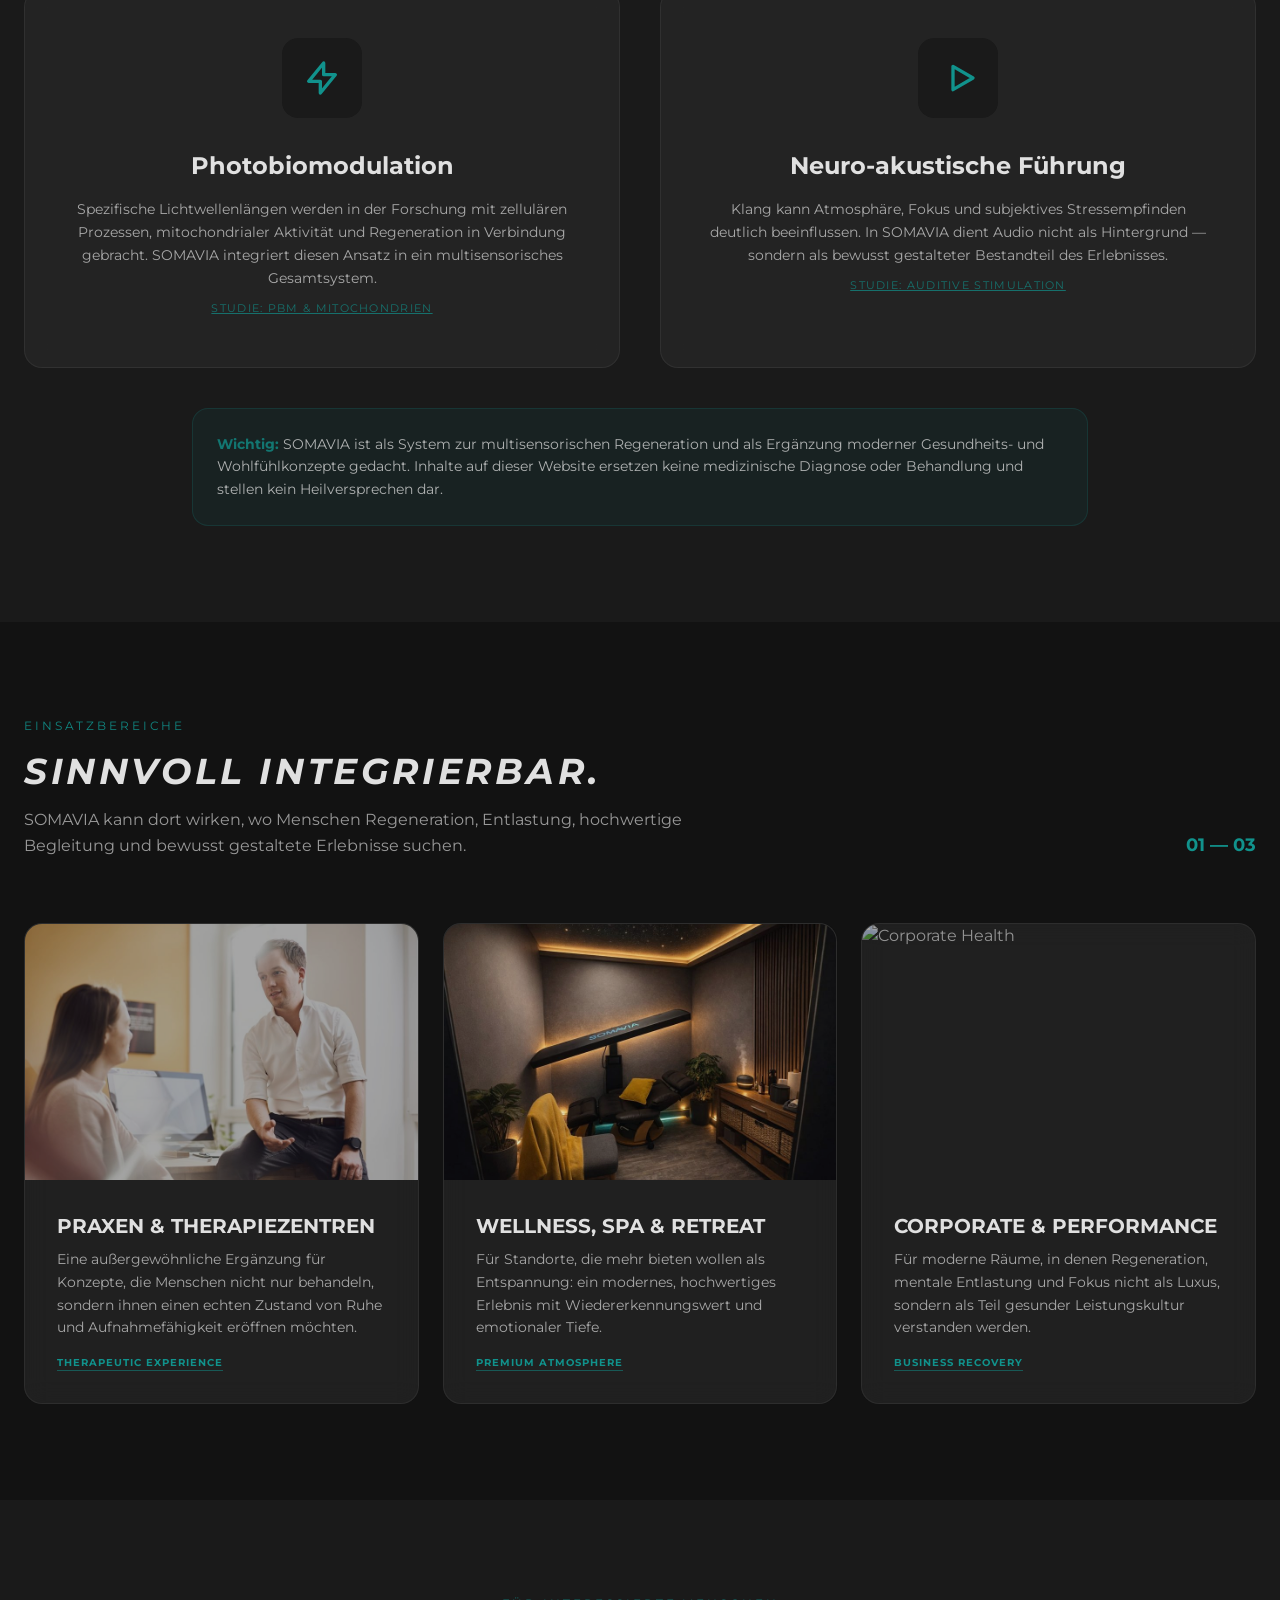
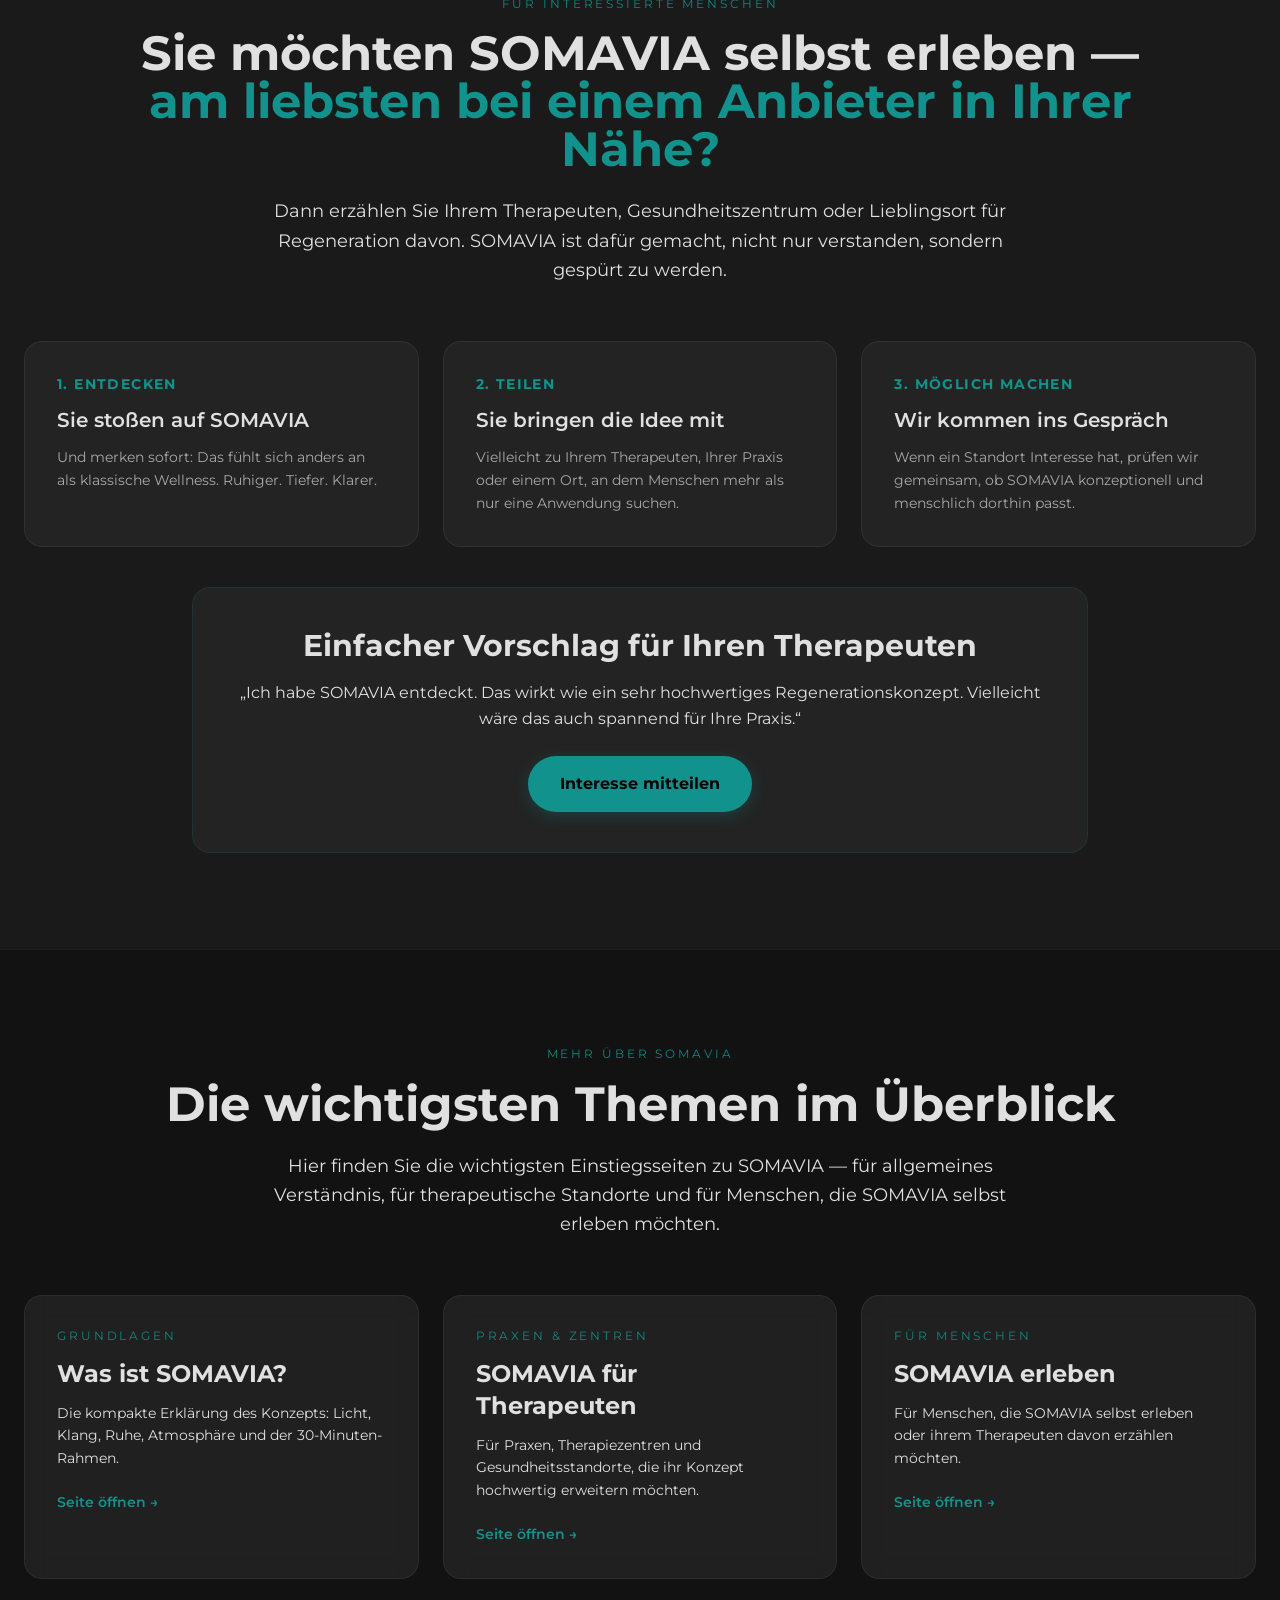
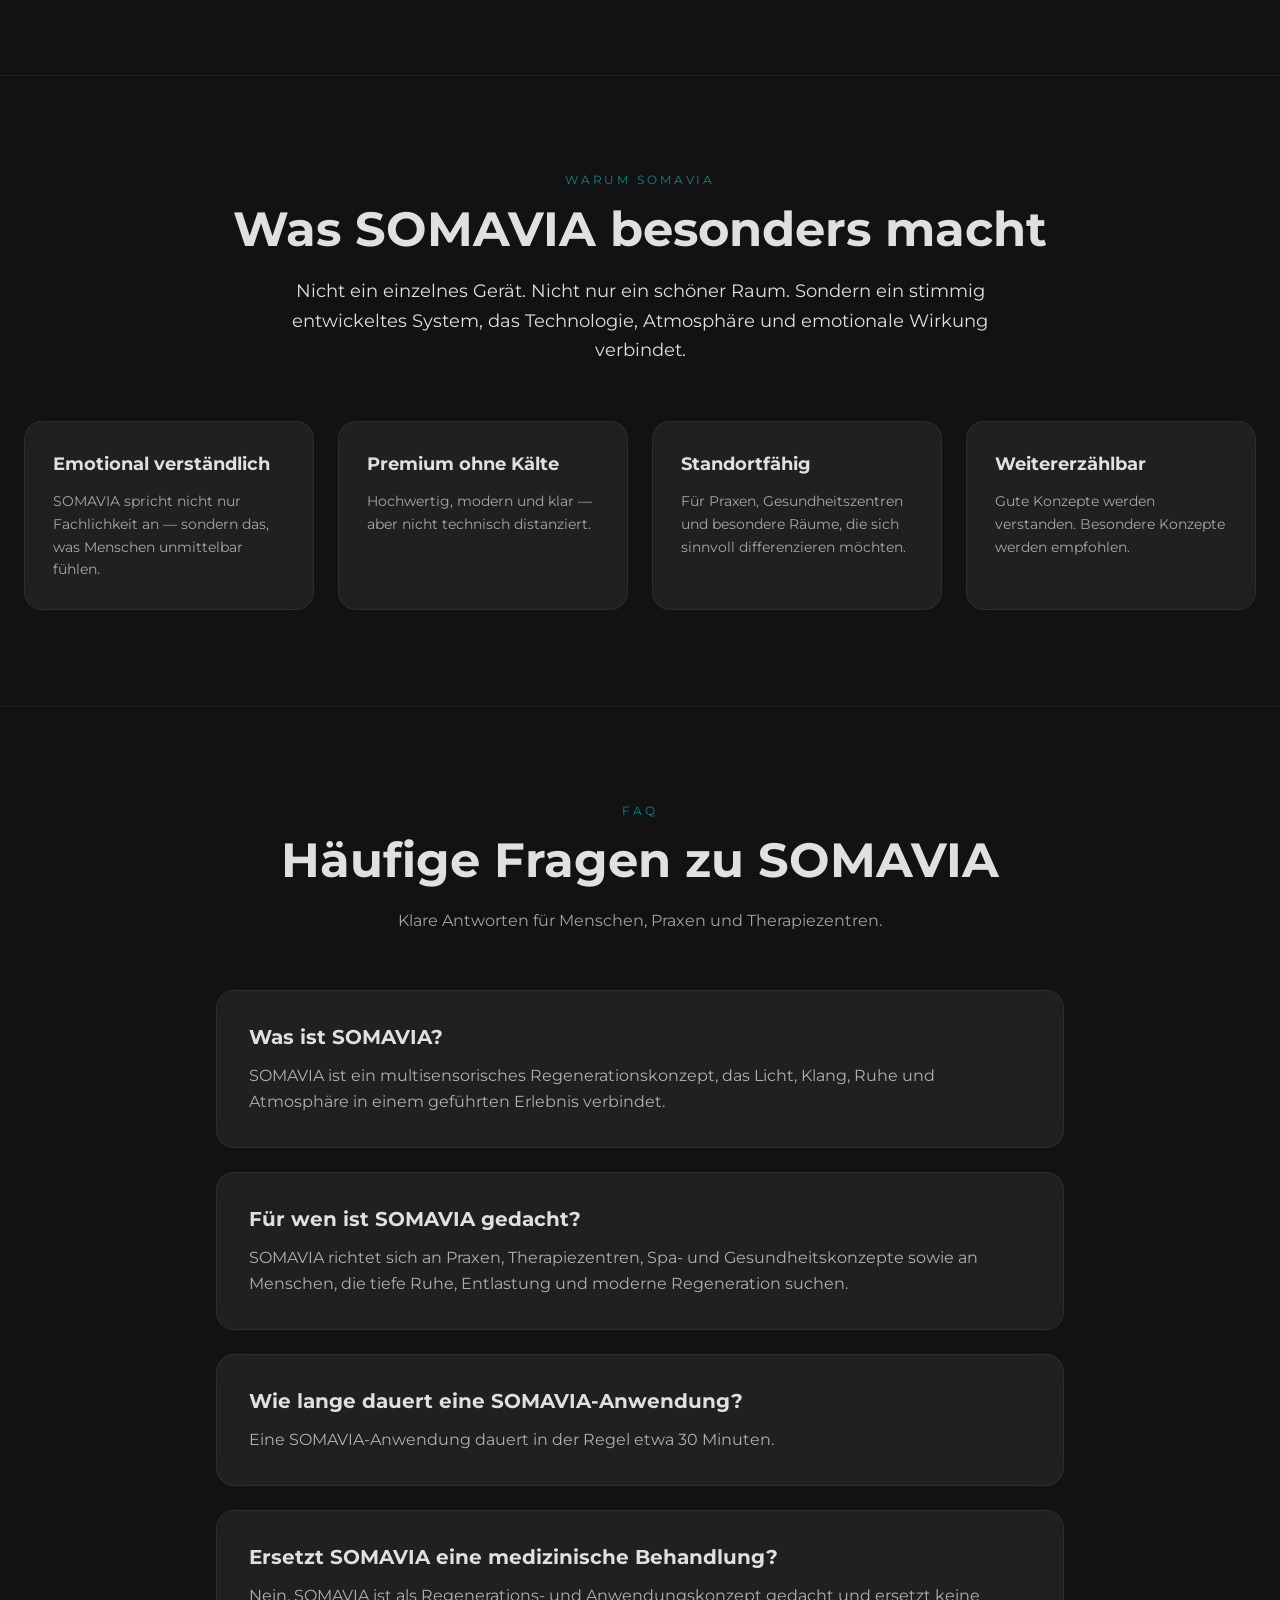
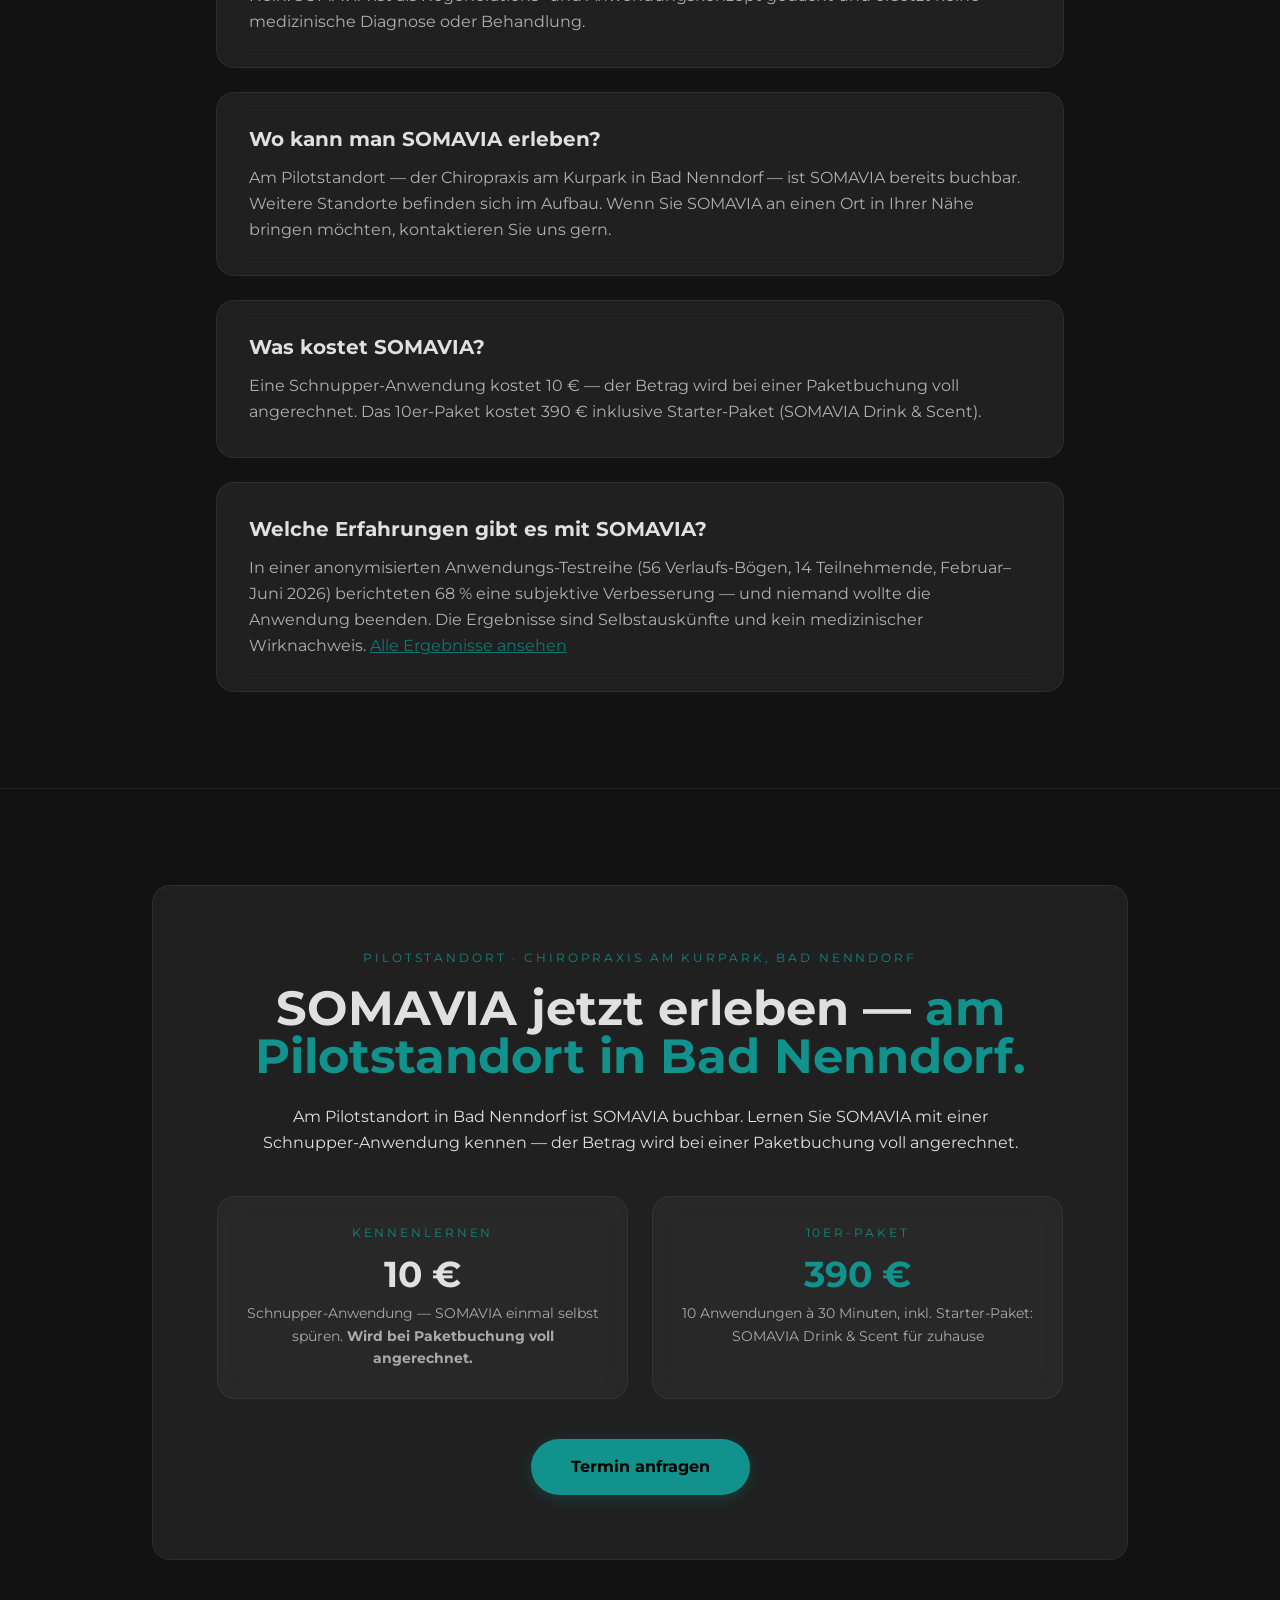
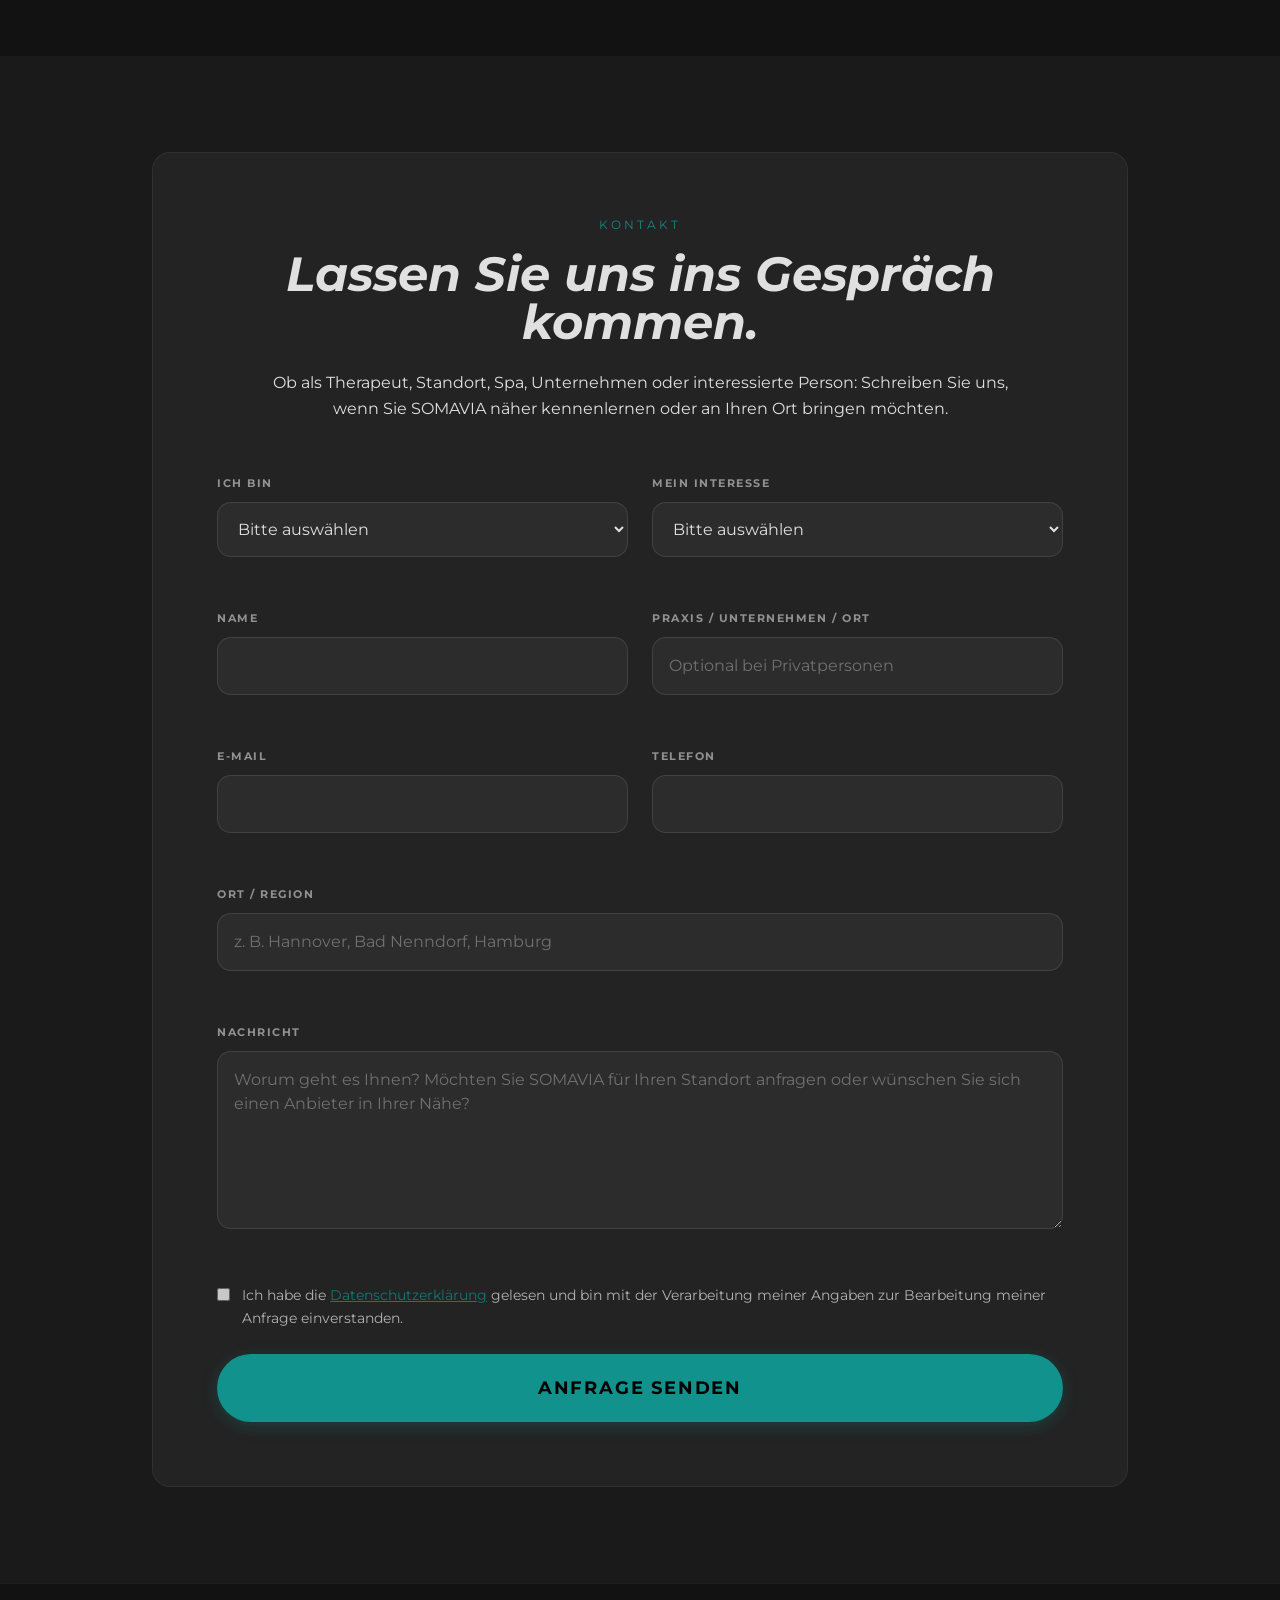
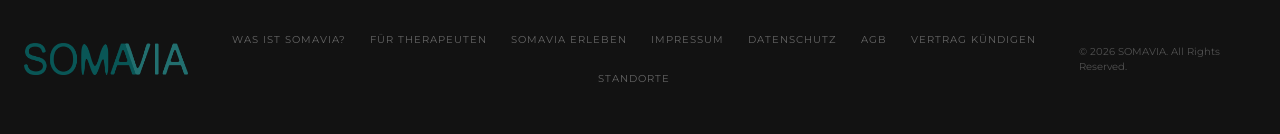
==== commit a9db4685: "AGB und Kündigungsbutton ergänzt Abos und Mehrfachkarten waren bisher nur in der Software geregelt: " ====
--- a/index.html
+++ b/index.html
@@ -796,6 +796,8 @@
             <a href="somavia-erleben.html" class="hover:text-white">SOMAVIA erleben</a>
             <a href="impressum.html" class="hover:text-white">Impressum</a>
             <a href="datenschutz.html" class="hover:text-white">Datenschutz</a>
+            <a href="agb.html" class="hover:text-white">AGB</a>
+            <a href="kuendigung.html" class="hover:text-white">Vertrag kündigen</a>
             <a href="somavia-standorte.html" class="hover:text-white">Standorte</a>
         </div>
 
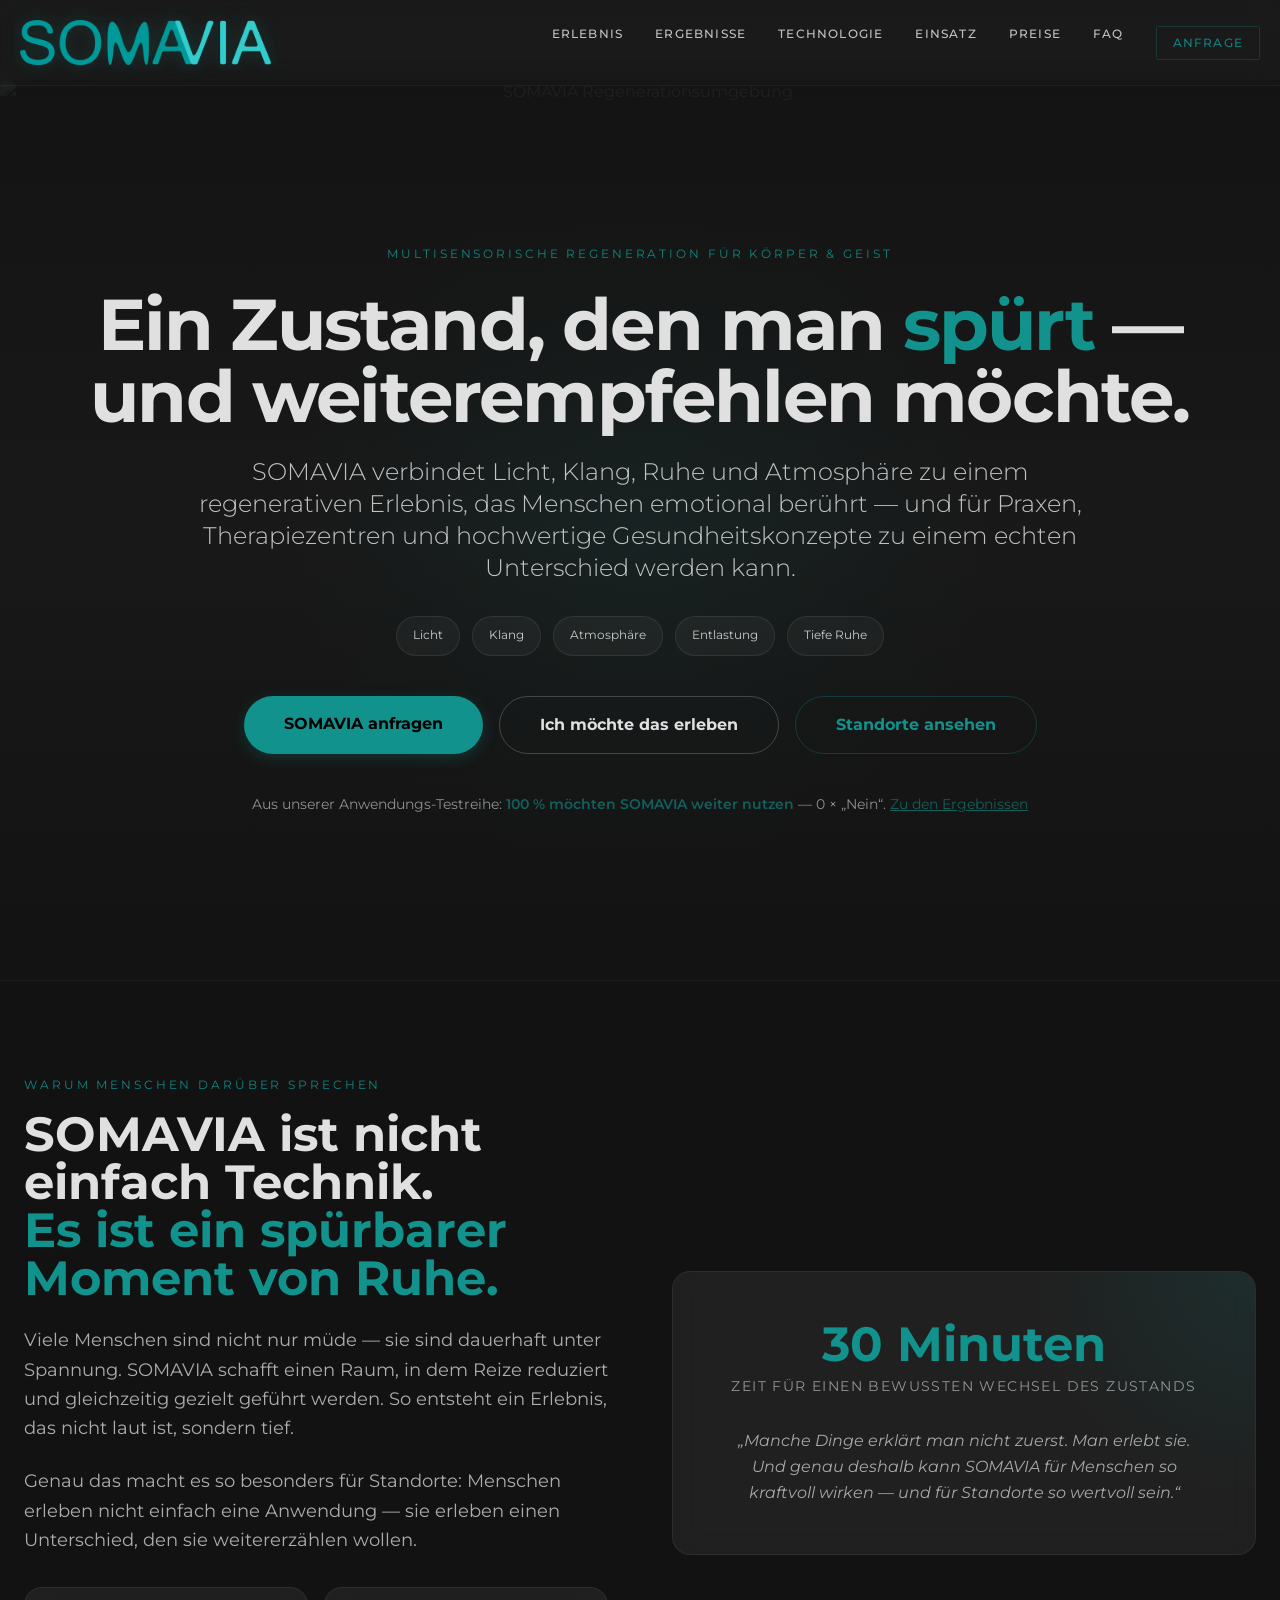
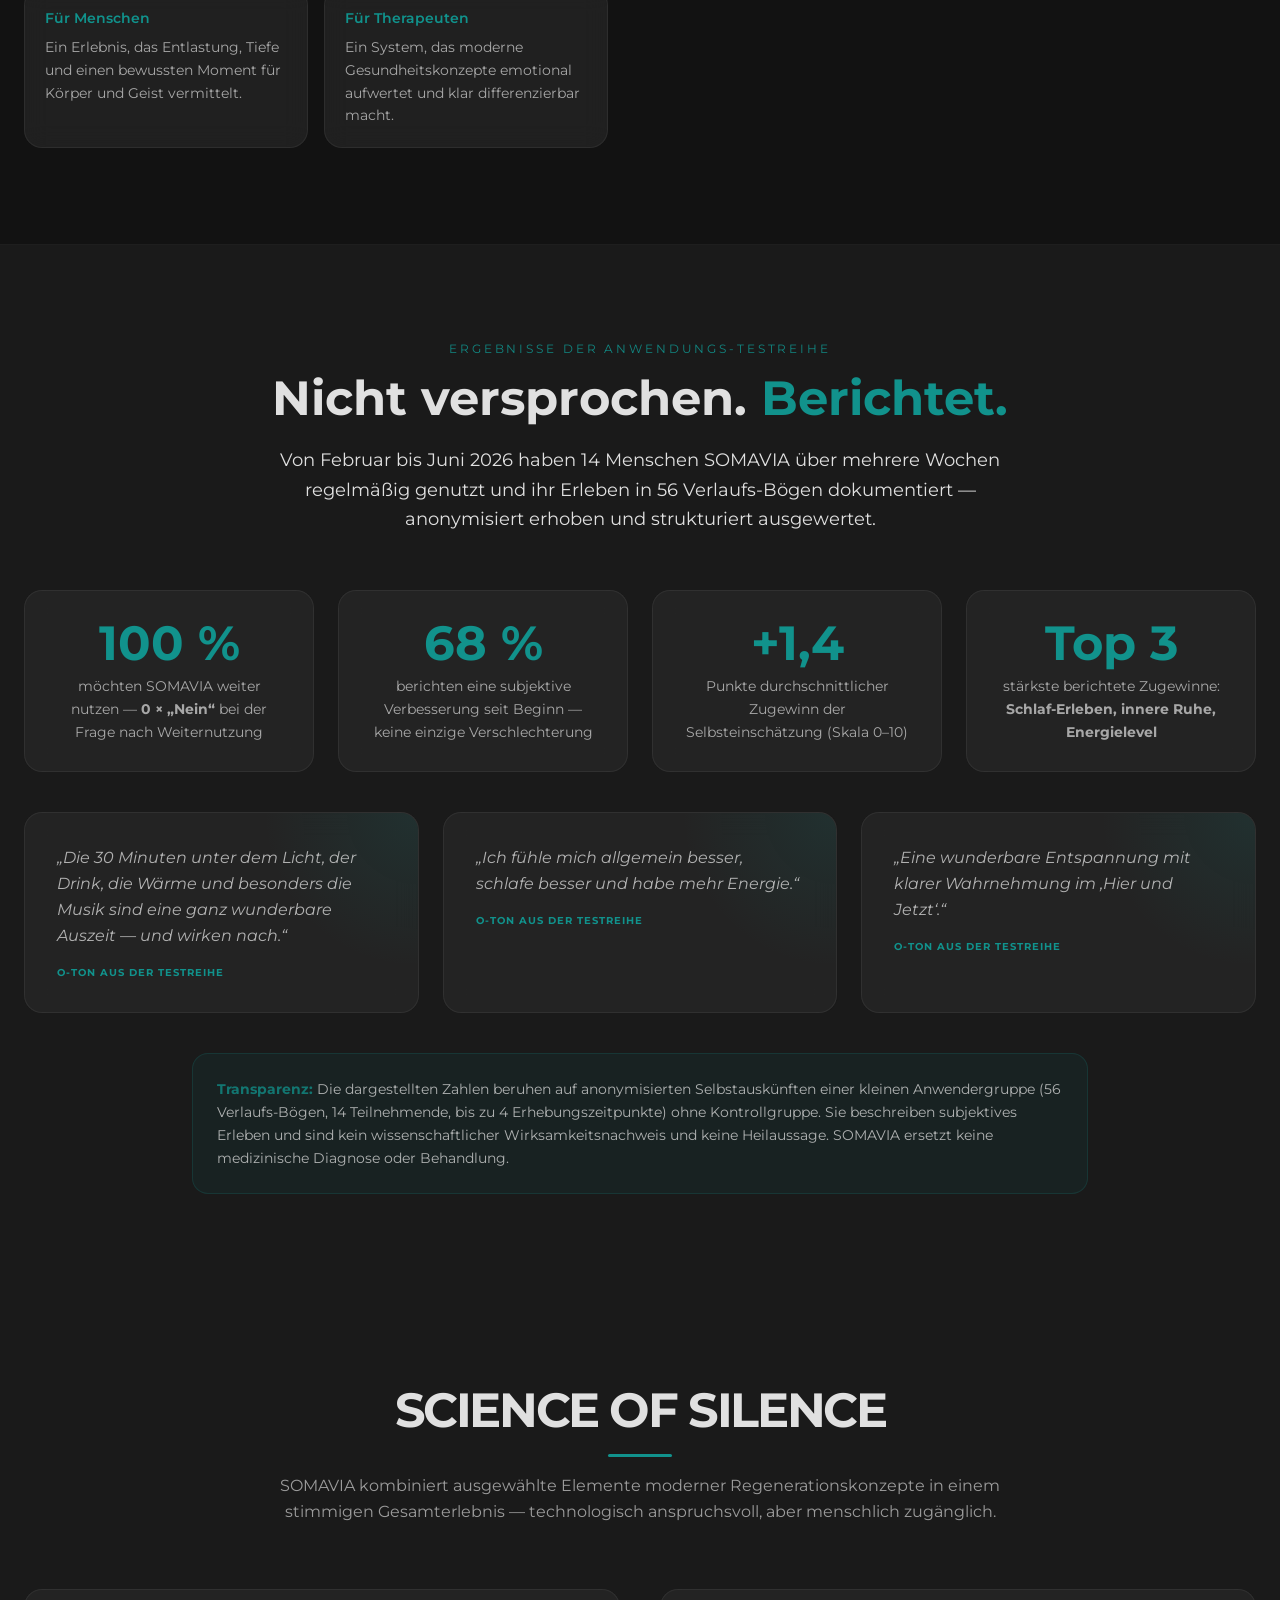
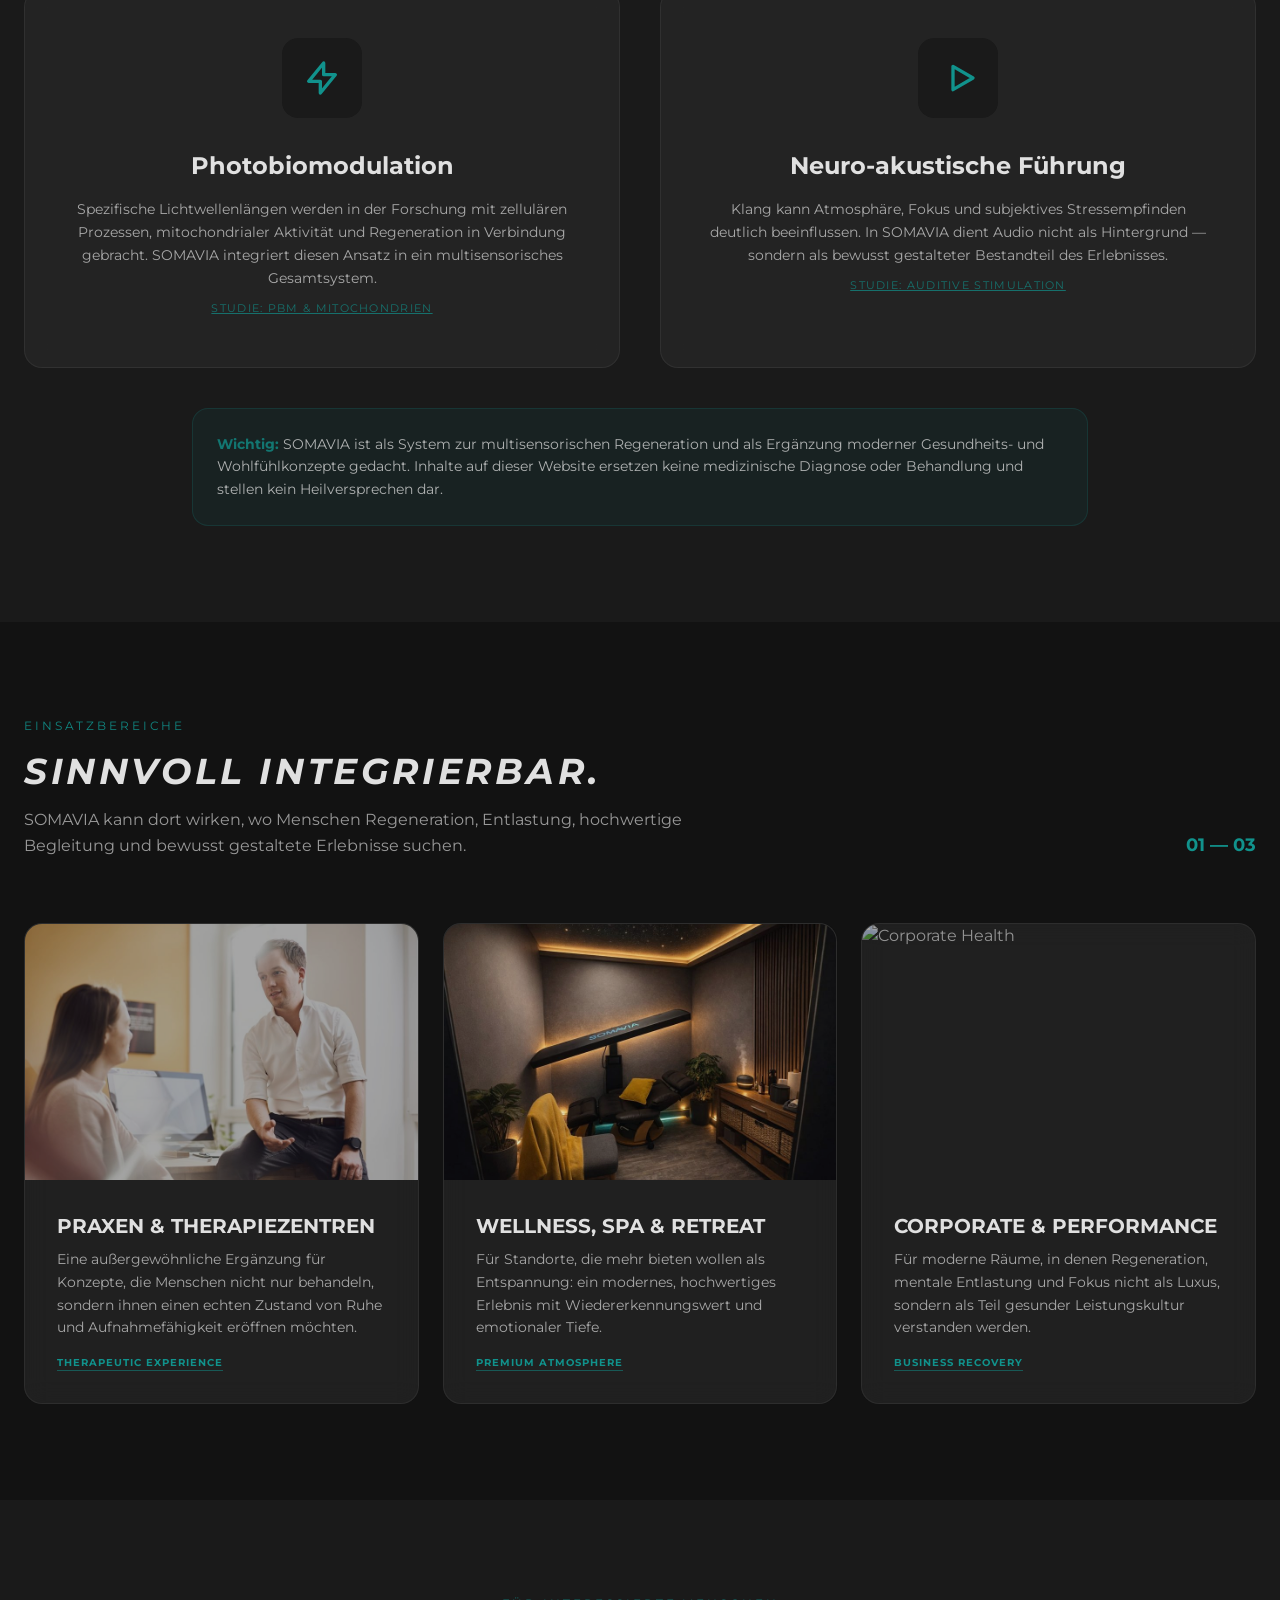
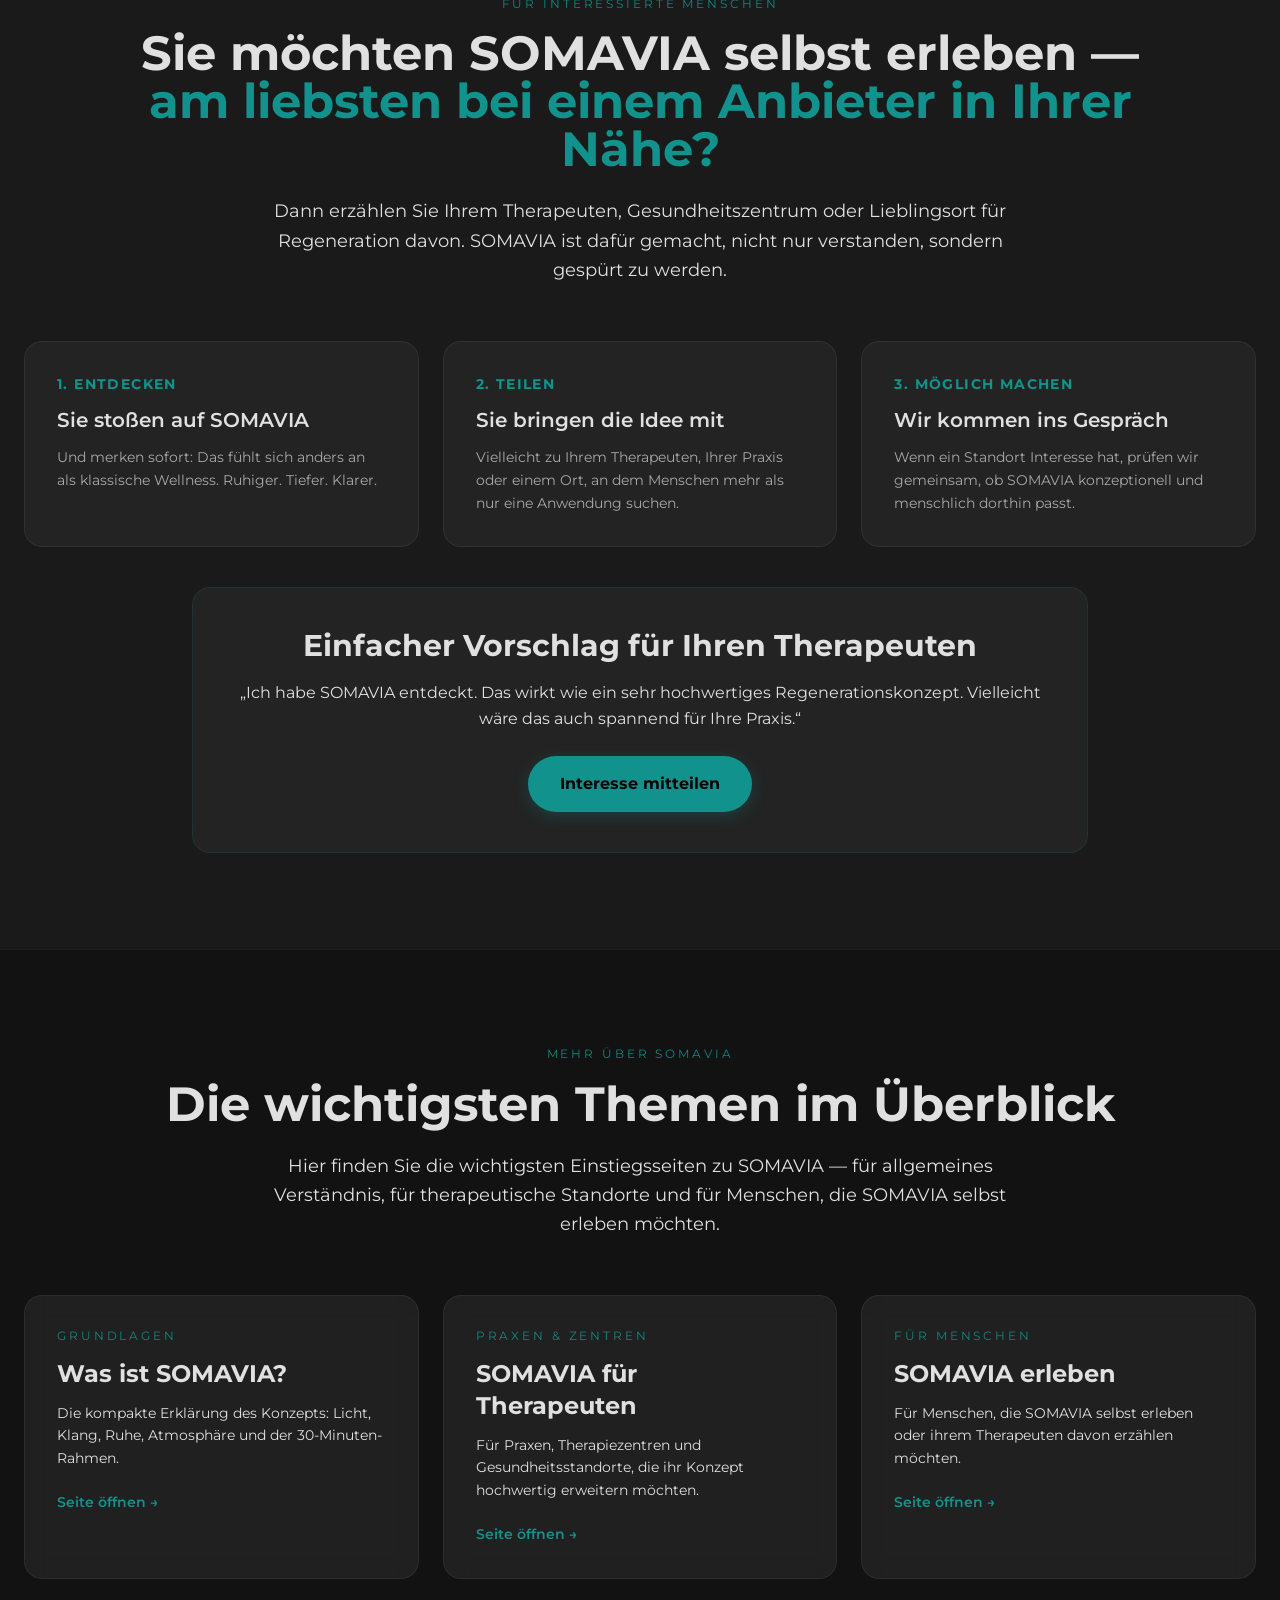
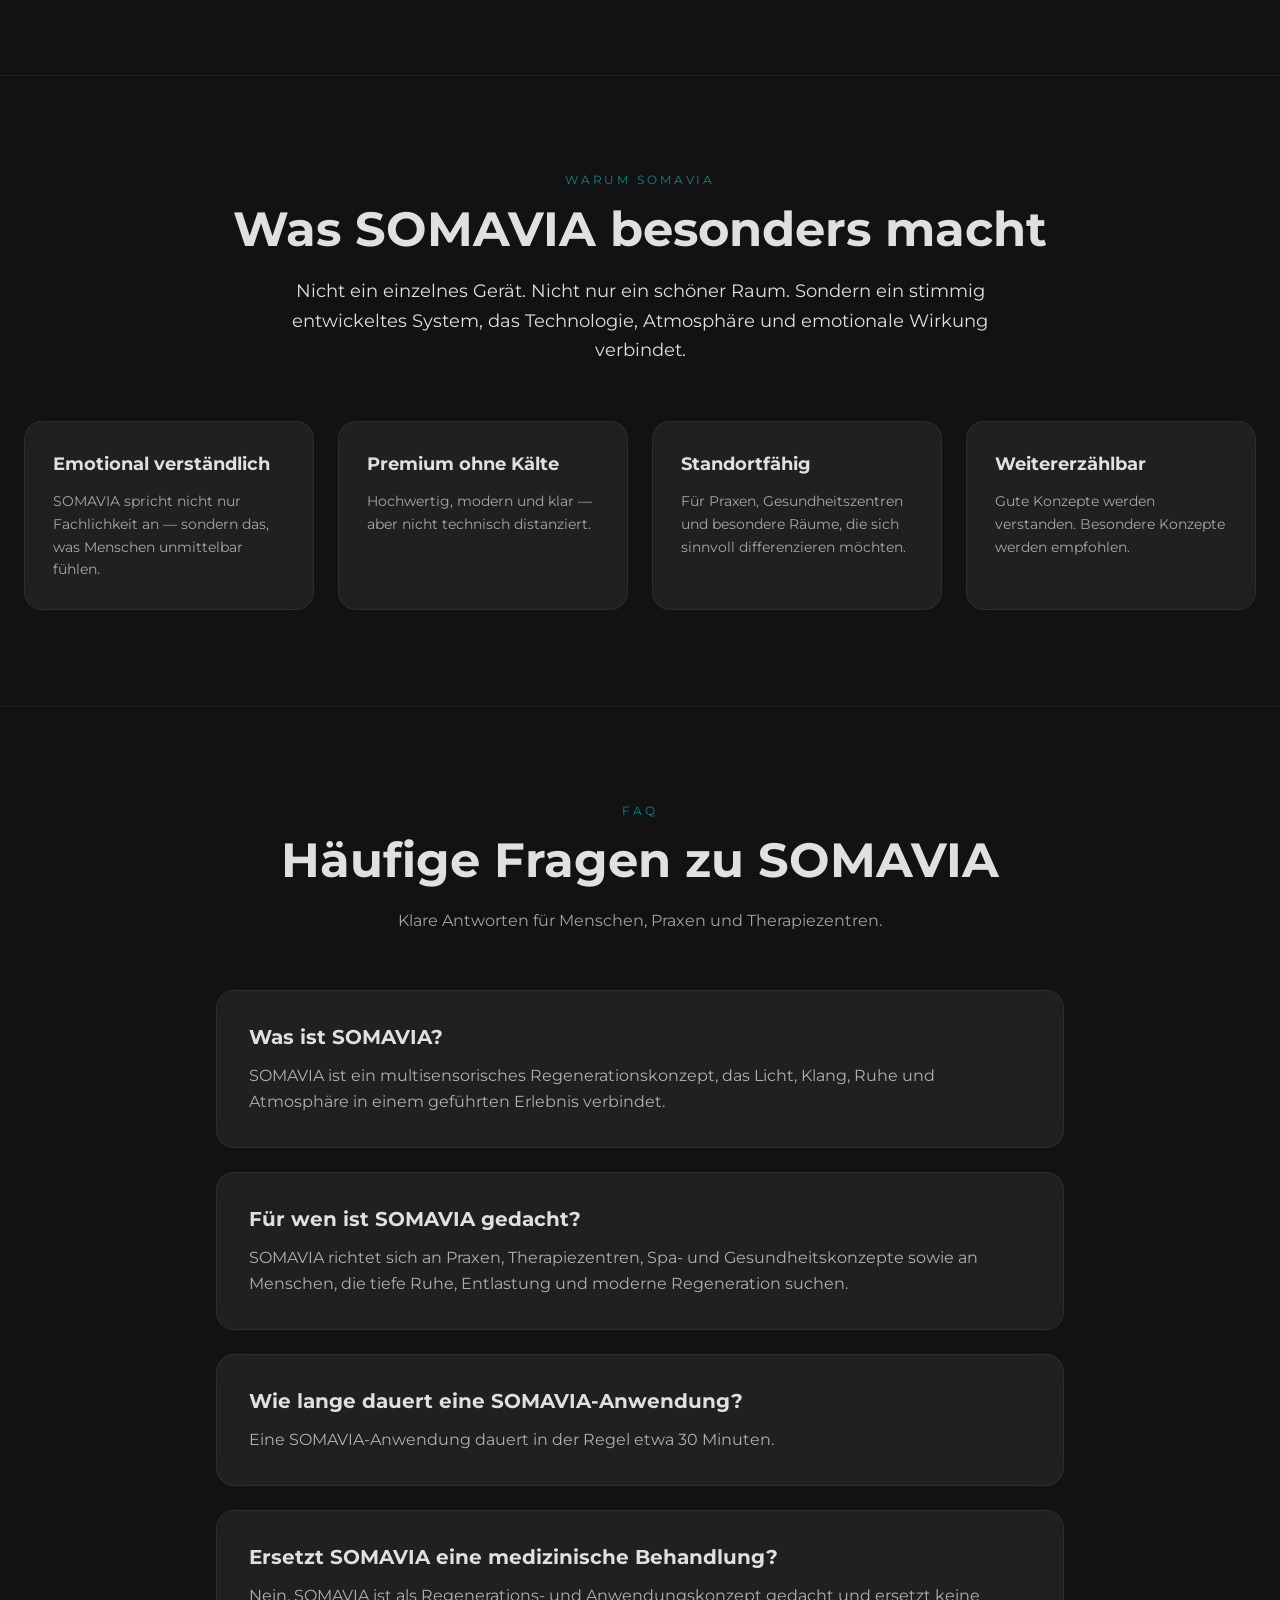
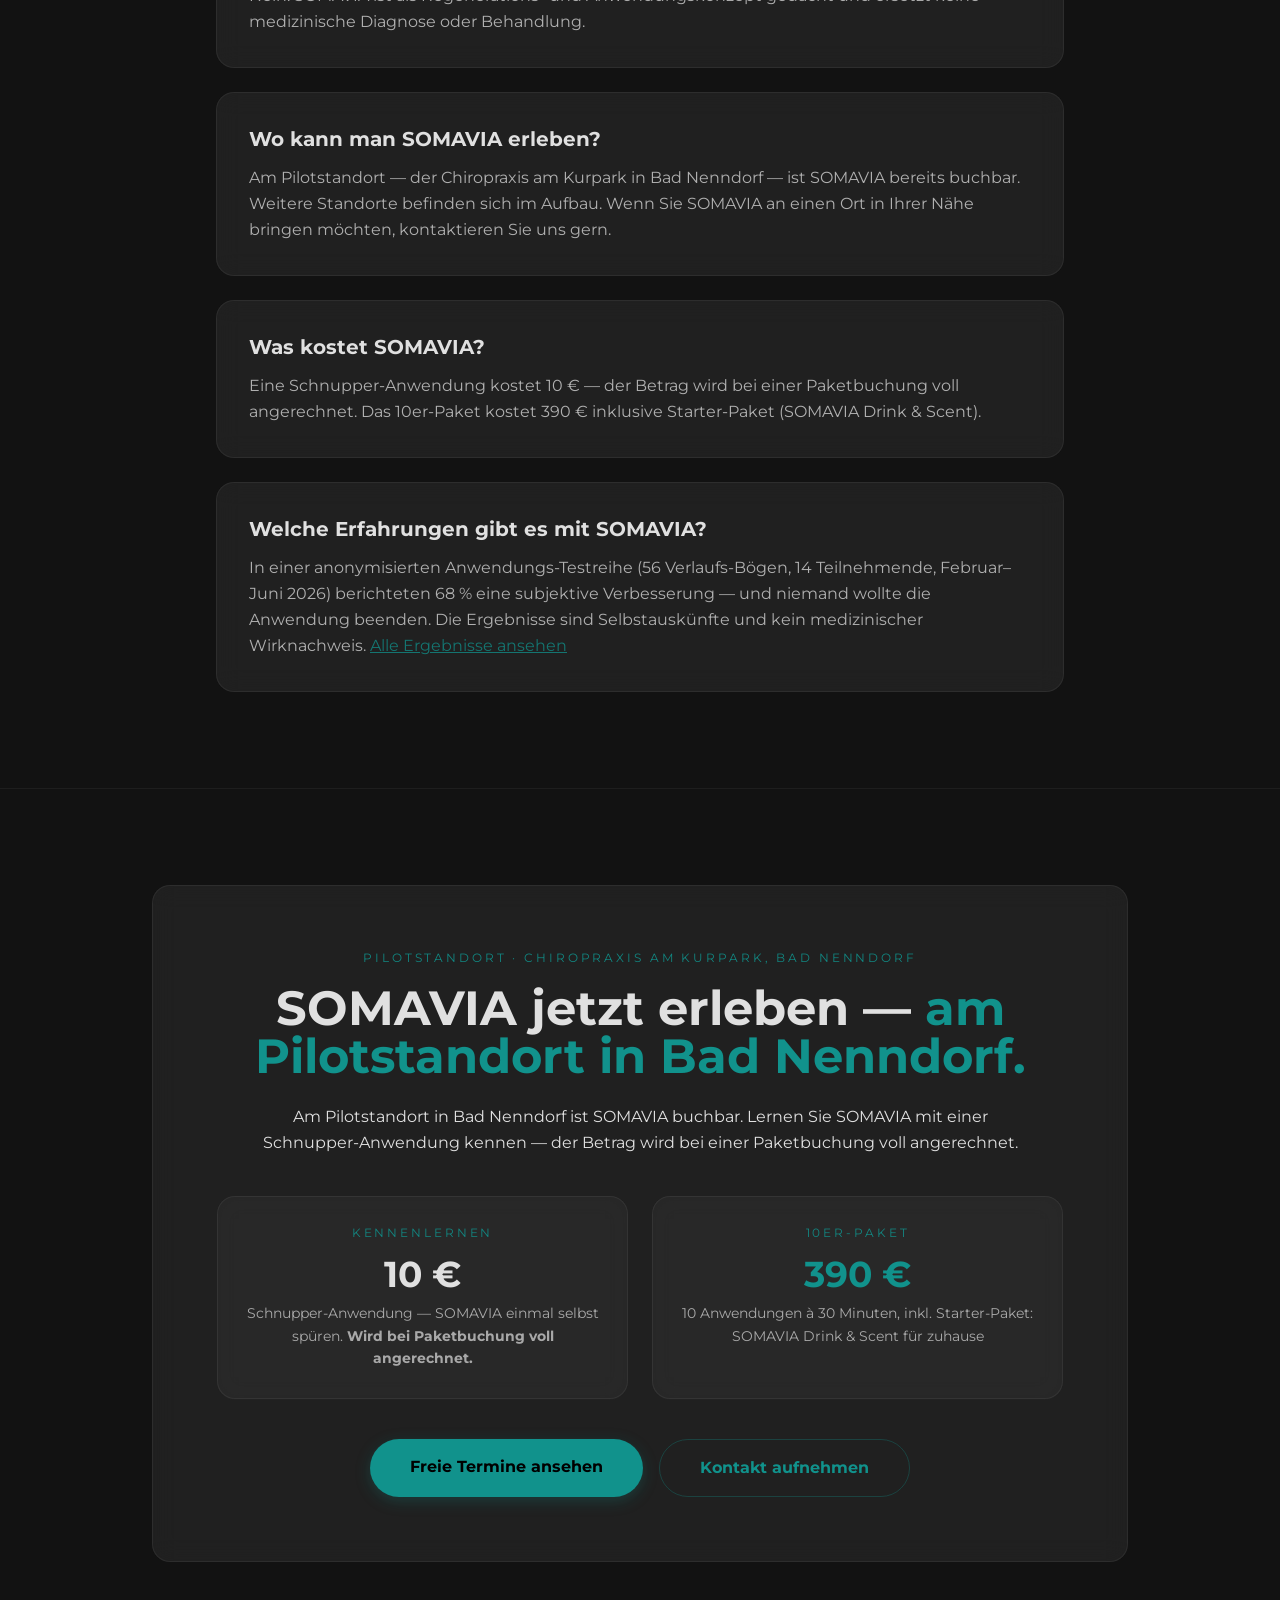
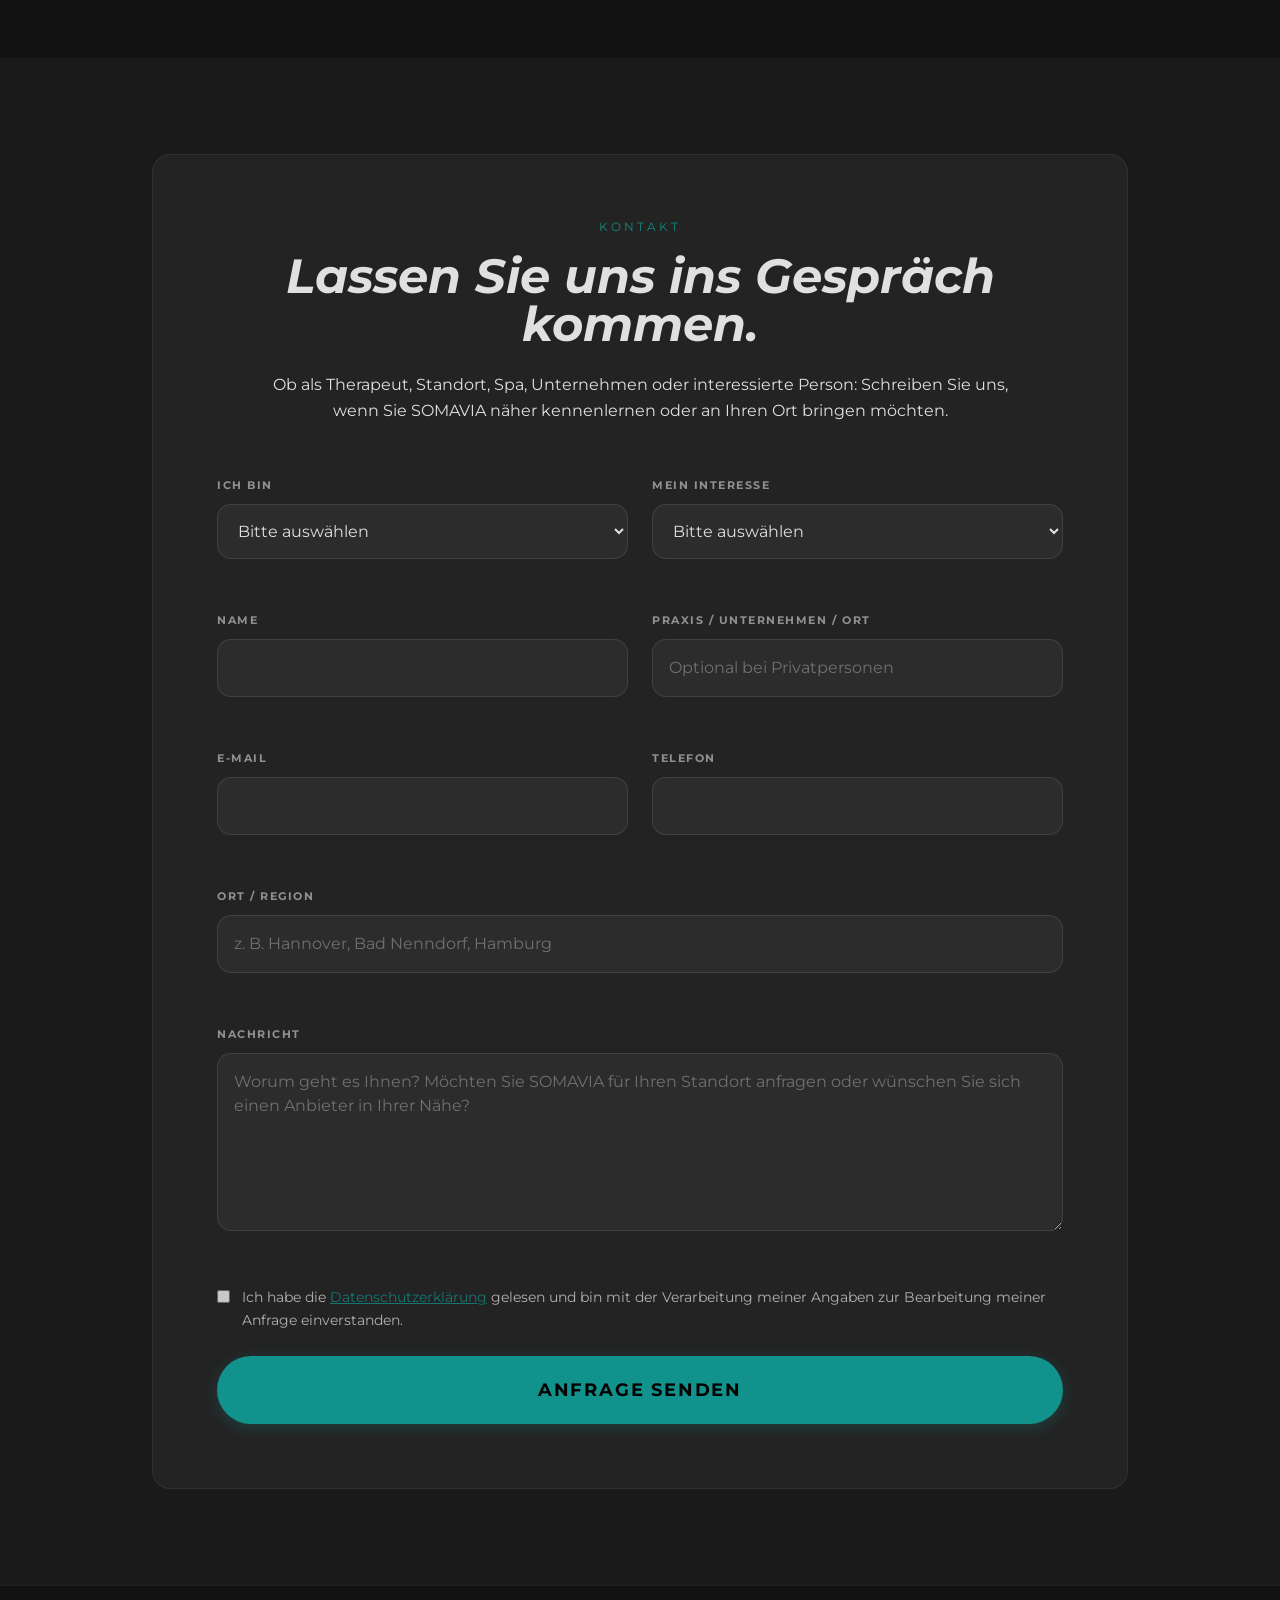
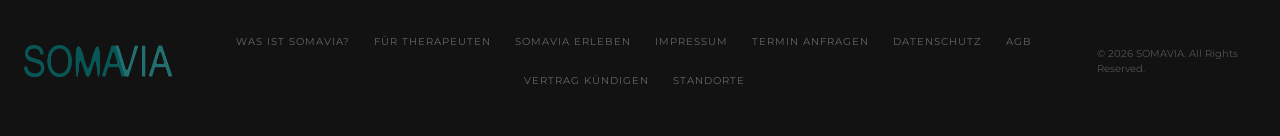
==== commit 507ccebf: "Online-Terminanfrage auf somavia.health Kundinnen sehen freie Zeiten und fragen einen Termin an. Die" ====
--- a/index.html
+++ b/index.html
@@ -27,6 +27,7 @@
     <link rel="preconnect" href="https://fonts.gstatic.com" crossorigin />
     <link href="https://fonts.googleapis.com/css2?family=Montserrat:wght@300;400;500;600;700;800&display=swap" rel="stylesheet" />
     <link rel="stylesheet" href="assets/styles.css" />
+<link rel="stylesheet" href="assets/seiten.css" />
 
     <script type="application/ld+json">
     {
@@ -655,7 +656,8 @@
                 </div>
 
                 <div class="flex flex-col sm:flex-row gap-4 justify-center">
-                    <a href="#contact" class="cta-button py-4 px-10 rounded-full font-bold accent-bg text-black">Termin anfragen</a>
+                    <a href="termin.html" class="cta-button py-4 px-10 rounded-full font-bold accent-bg text-black">Freie Termine ansehen</a>
+                    <a href="#contact" class="py-4 px-10 rounded-full font-bold border border-[#11928c]/30 text-[#11928c] hover:bg-[#11928c] hover:text-black transition-all">Kontakt aufnehmen</a>
                 </div>
             </div>
         </div>
@@ -795,6 +797,7 @@
             <a href="somavia-fuer-therapeuten.html" class="hover:text-white">Für Therapeuten</a>
             <a href="somavia-erleben.html" class="hover:text-white">SOMAVIA erleben</a>
             <a href="impressum.html" class="hover:text-white">Impressum</a>
+            <a href="termin.html" class="hover:text-white">Termin anfragen</a>
             <a href="datenschutz.html" class="hover:text-white">Datenschutz</a>
             <a href="agb.html" class="hover:text-white">AGB</a>
             <a href="kuendigung.html" class="hover:text-white">Vertrag kündigen</a>
--- a/assets/seiten.css
+++ b/assets/seiten.css
@@ -0,0 +1,44 @@
+/* Handgeschriebene Ergänzung zu assets/styles.css.
+   styles.css ist vorkompiliertes Tailwind und enthält nur Klassen, die beim
+   Build in den Dateien standen -- .legal-content und .btn-outline fehlen dort.
+   Diese Datei wird von keinem Build überschrieben. */
+
+.legal-content h1 {
+    font-size: 2.25rem;
+    line-height: 1.15;
+    font-weight: 700;
+    letter-spacing: -.02em;
+    margin: 0 0 1.5rem;
+}
+.legal-content h2 {
+    font-size: 1.15rem;
+    font-weight: 600;
+    color: #11928c;
+    margin: 2.4rem 0 .8rem;
+}
+.legal-content p,
+.legal-content li {
+    line-height: 1.75;
+    opacity: .85;
+    margin: 0 0 1rem;
+}
+.legal-content ul { padding-left: 1.3rem; margin-bottom: 1rem; }
+.legal-content a { color: #11928c; }
+.legal-content strong { opacity: 1; }
+
+.btn-outline {
+    display: inline-block;
+    padding: .7rem 1.5rem;
+    border: 1px solid rgba(255, 255, 255, .2);
+    border-radius: 2rem;
+    font-size: .95rem;
+    color: inherit;
+    text-decoration: none;
+    background: transparent;
+    cursor: pointer;
+    transition: border-color .15s, background .15s;
+}
+.btn-outline:hover {
+    border-color: #11928c;
+    background: rgba(17, 146, 140, .1);
+}
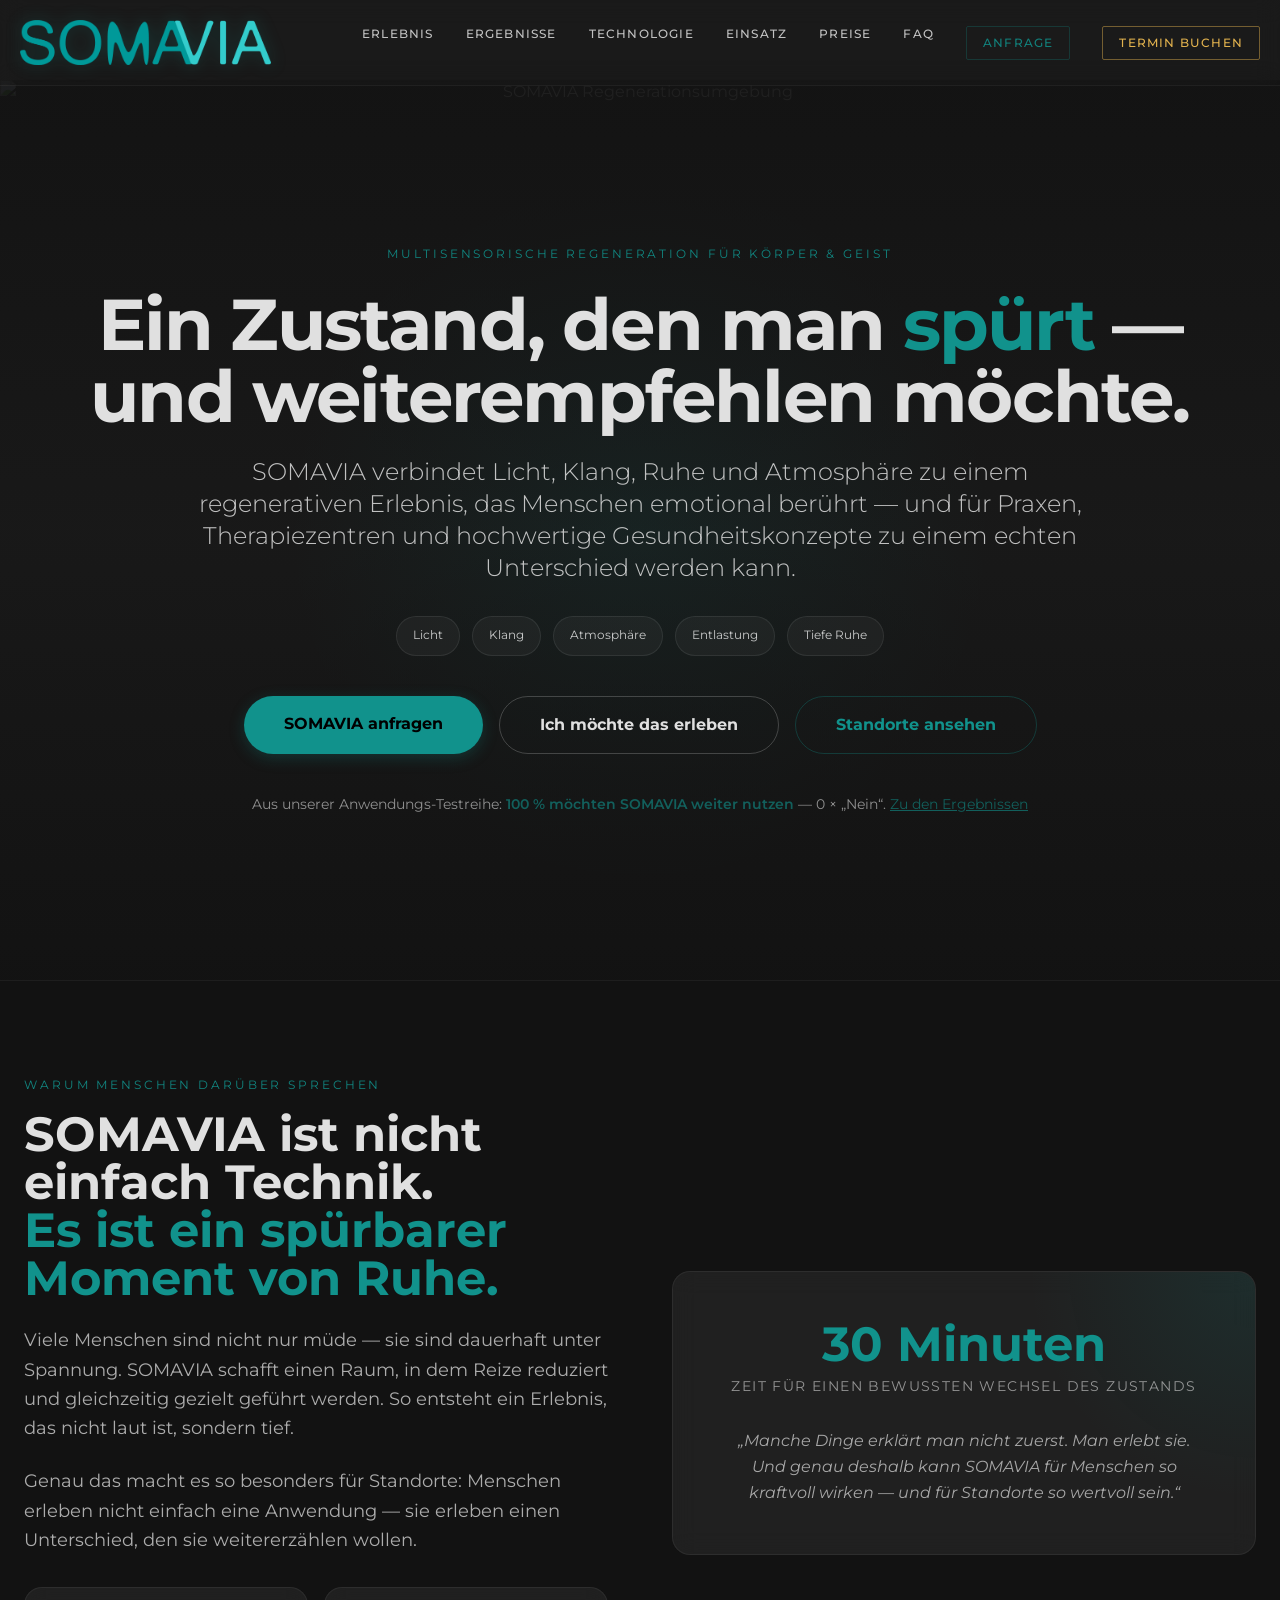
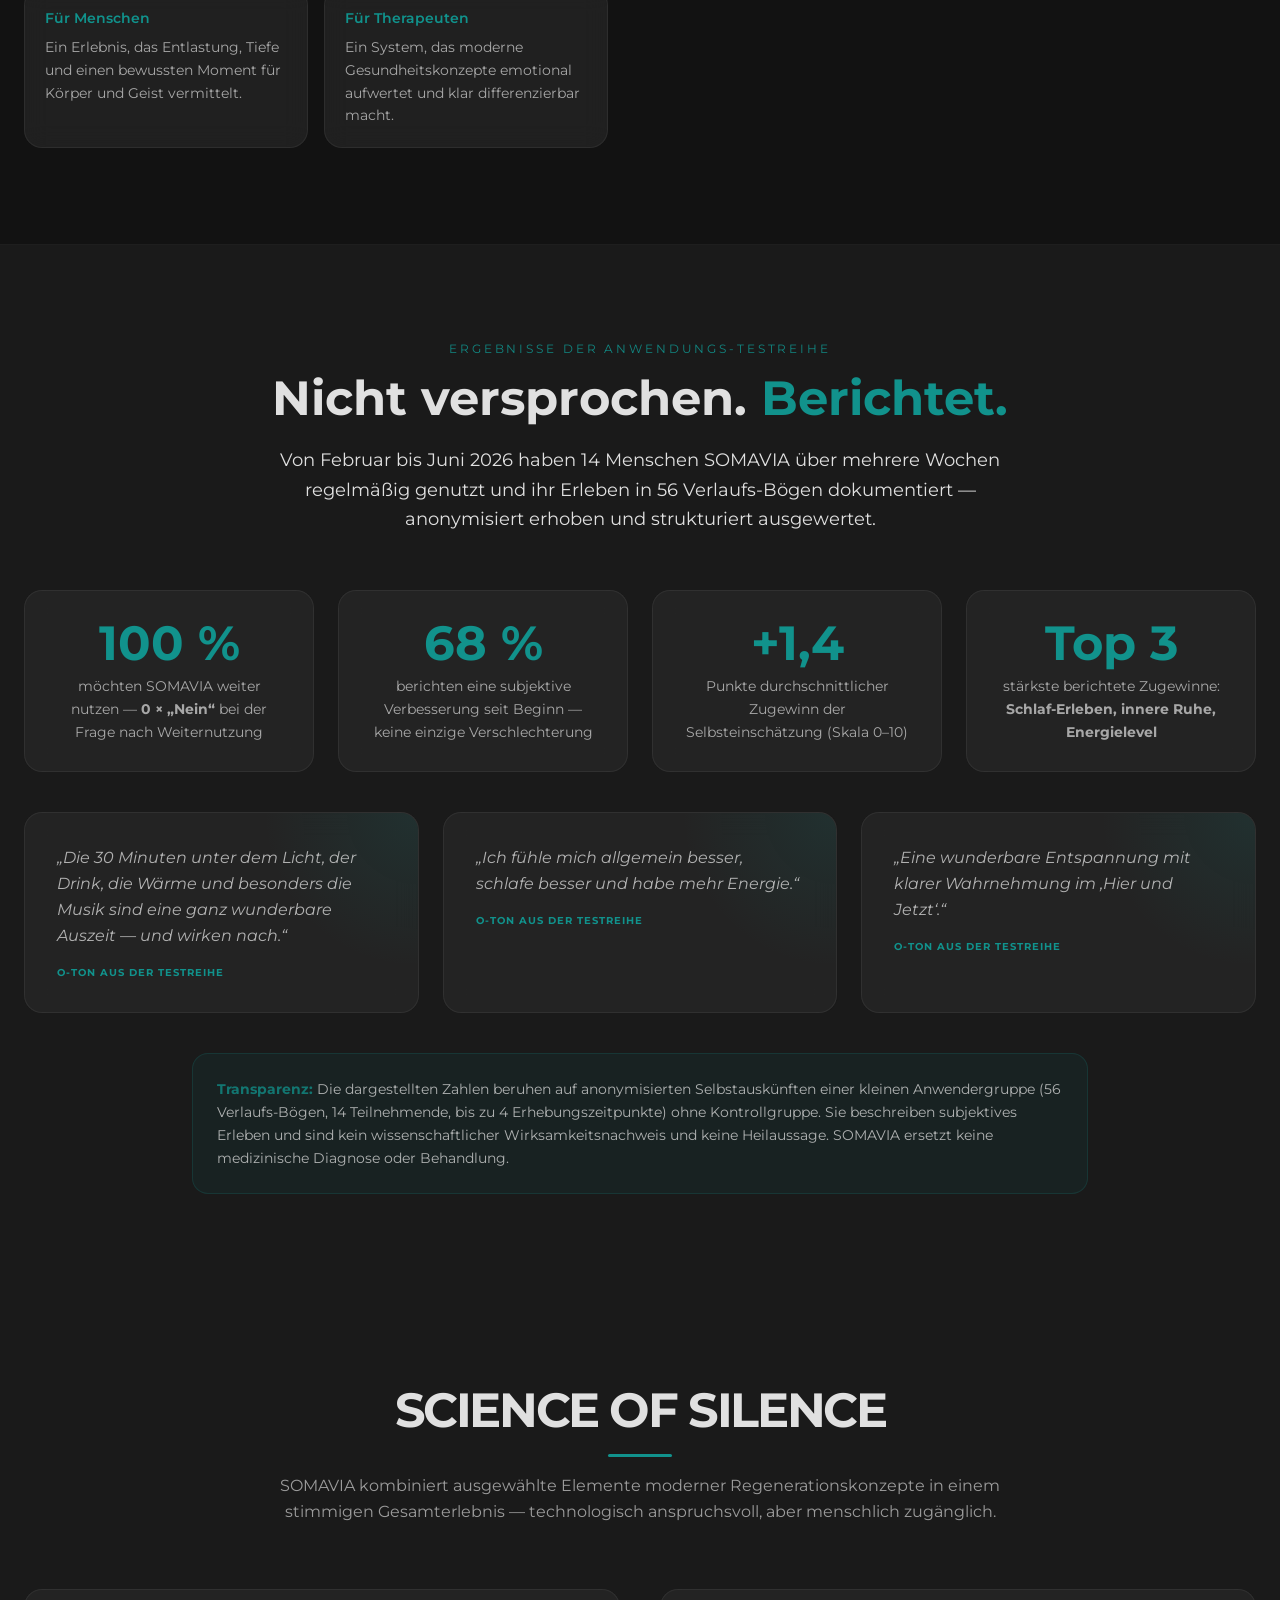
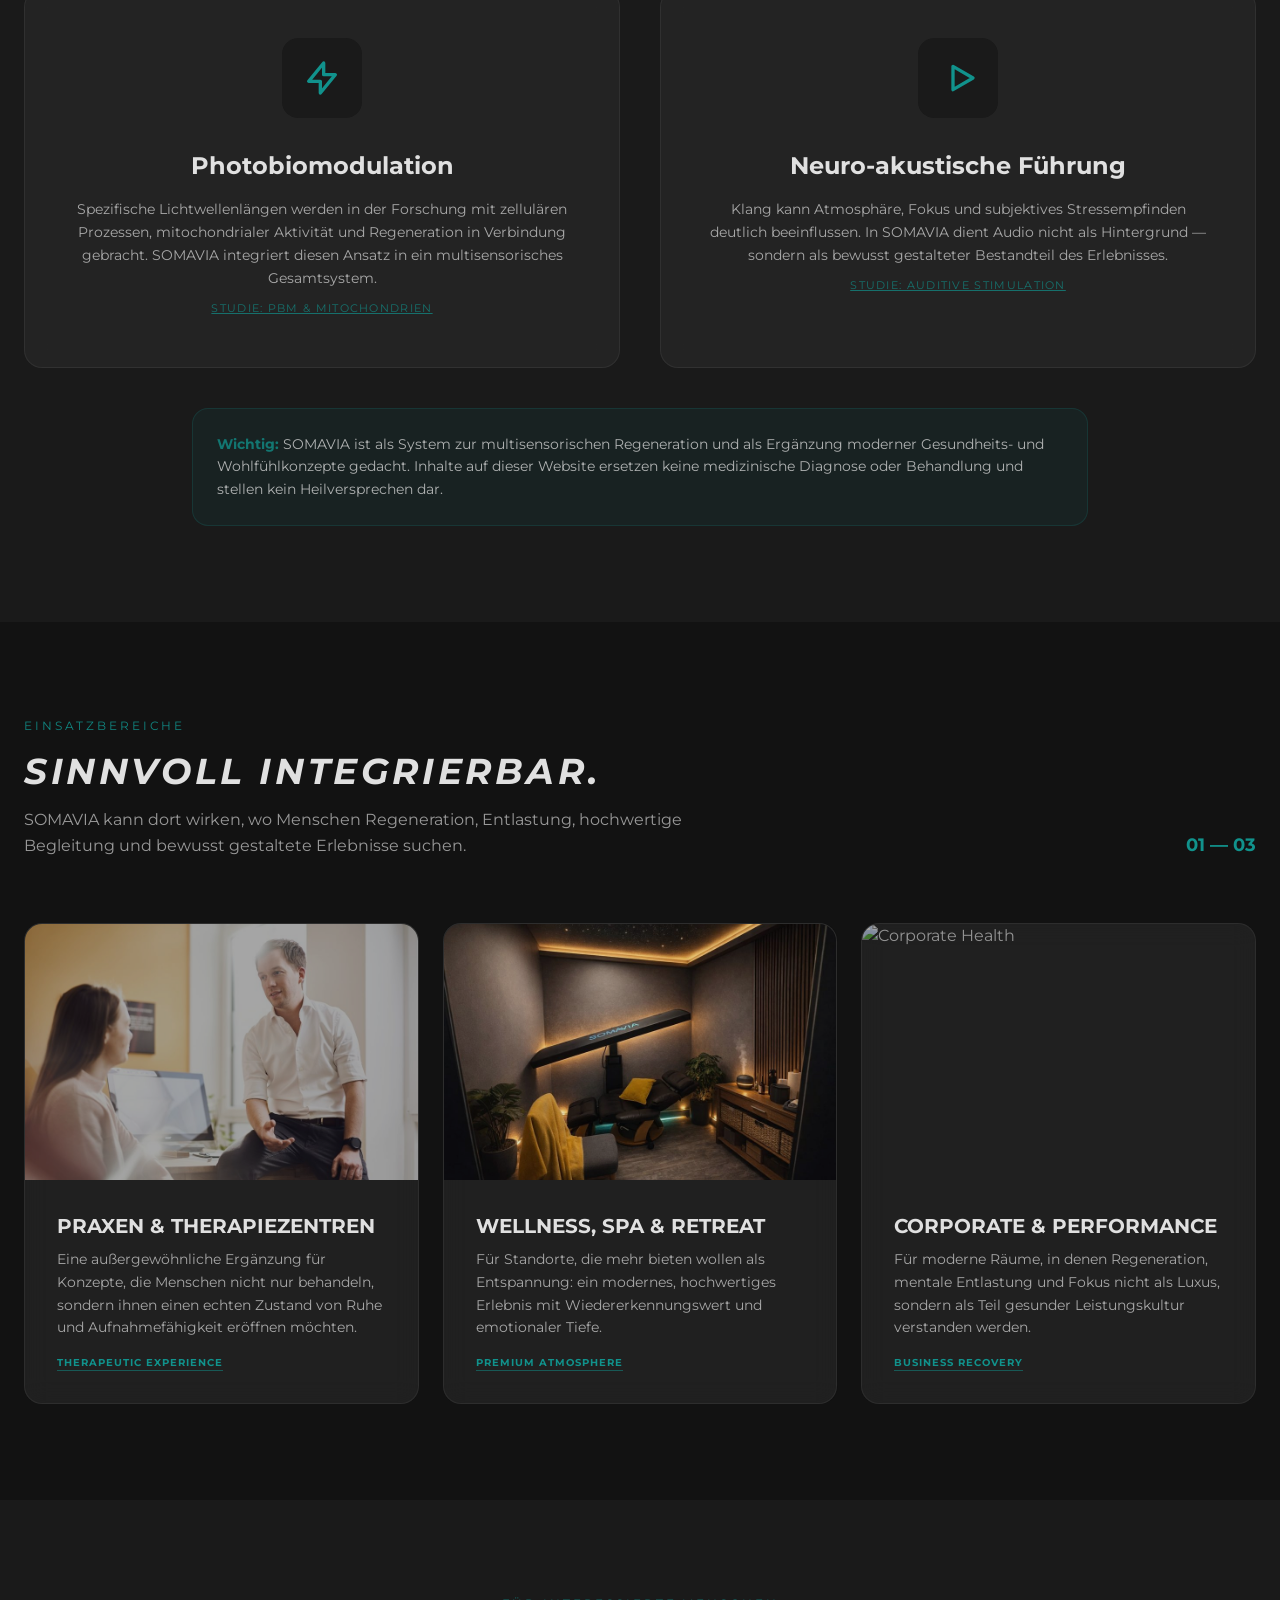
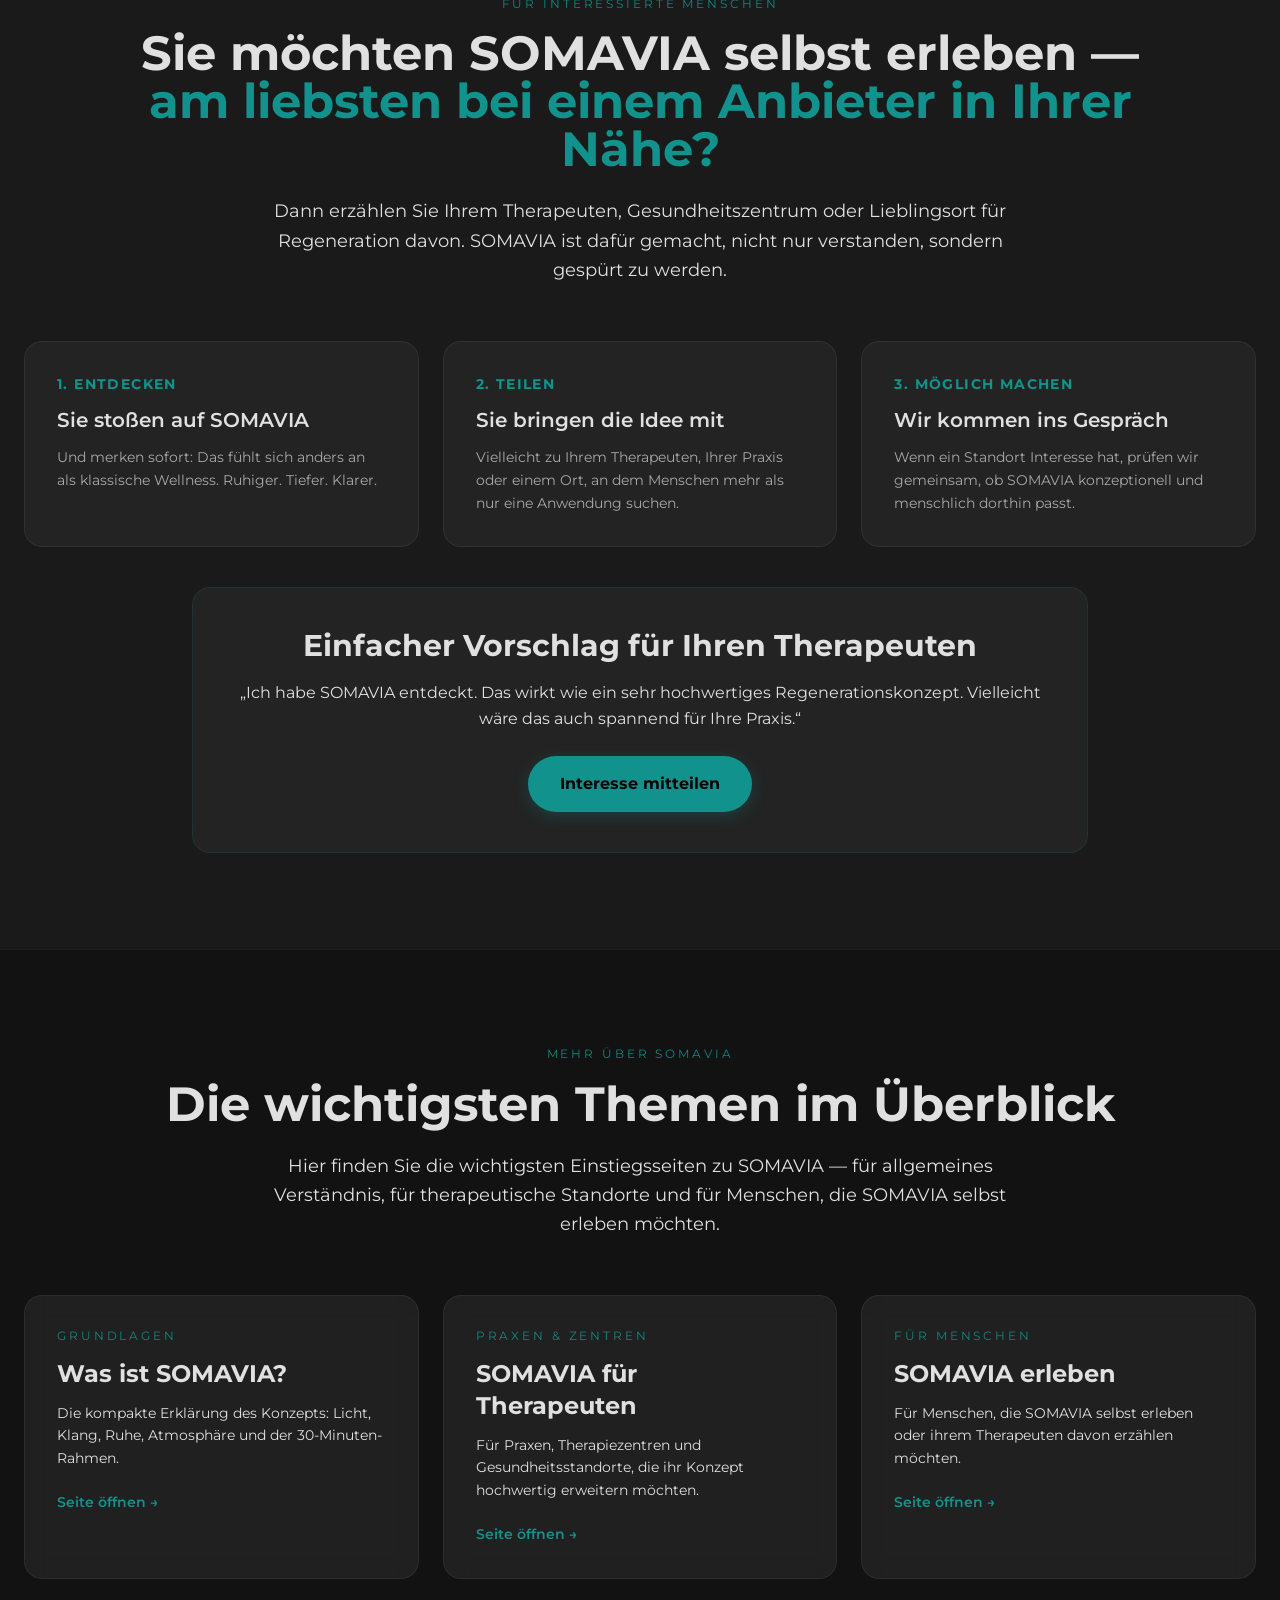
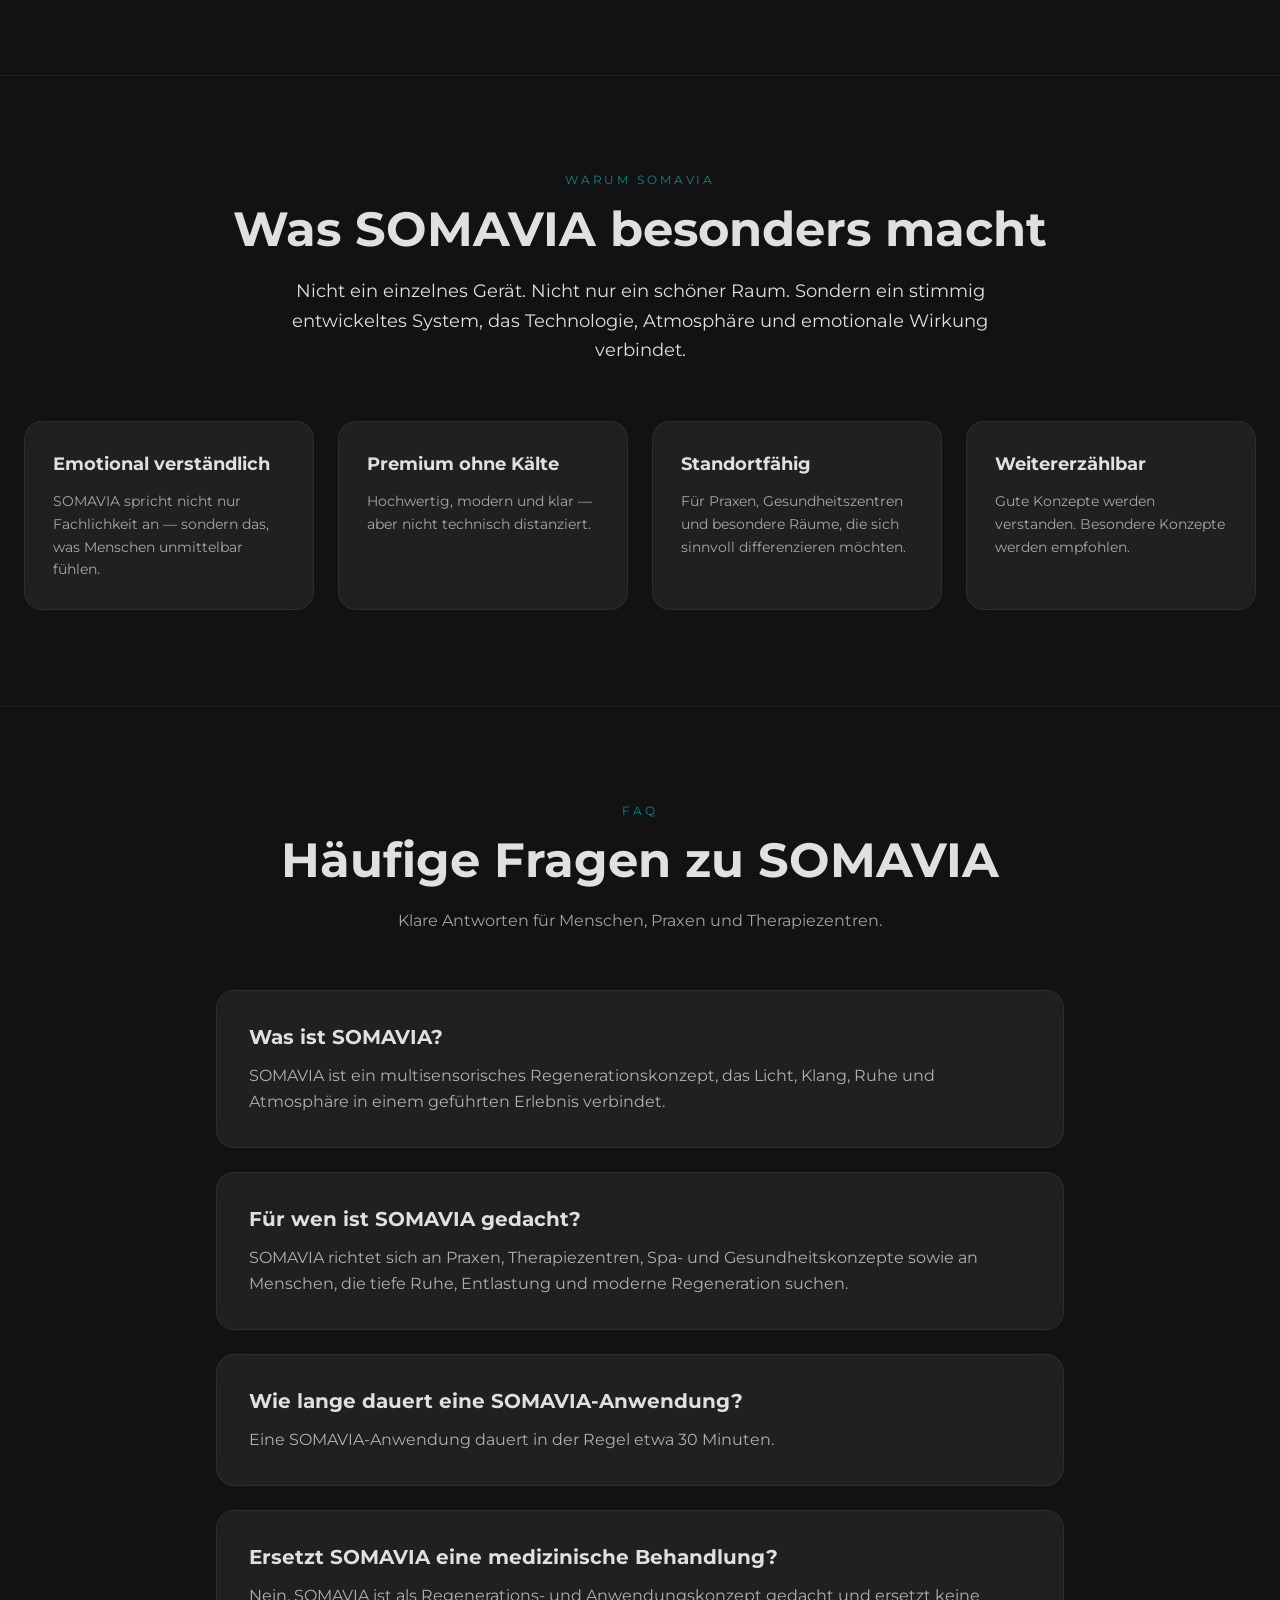
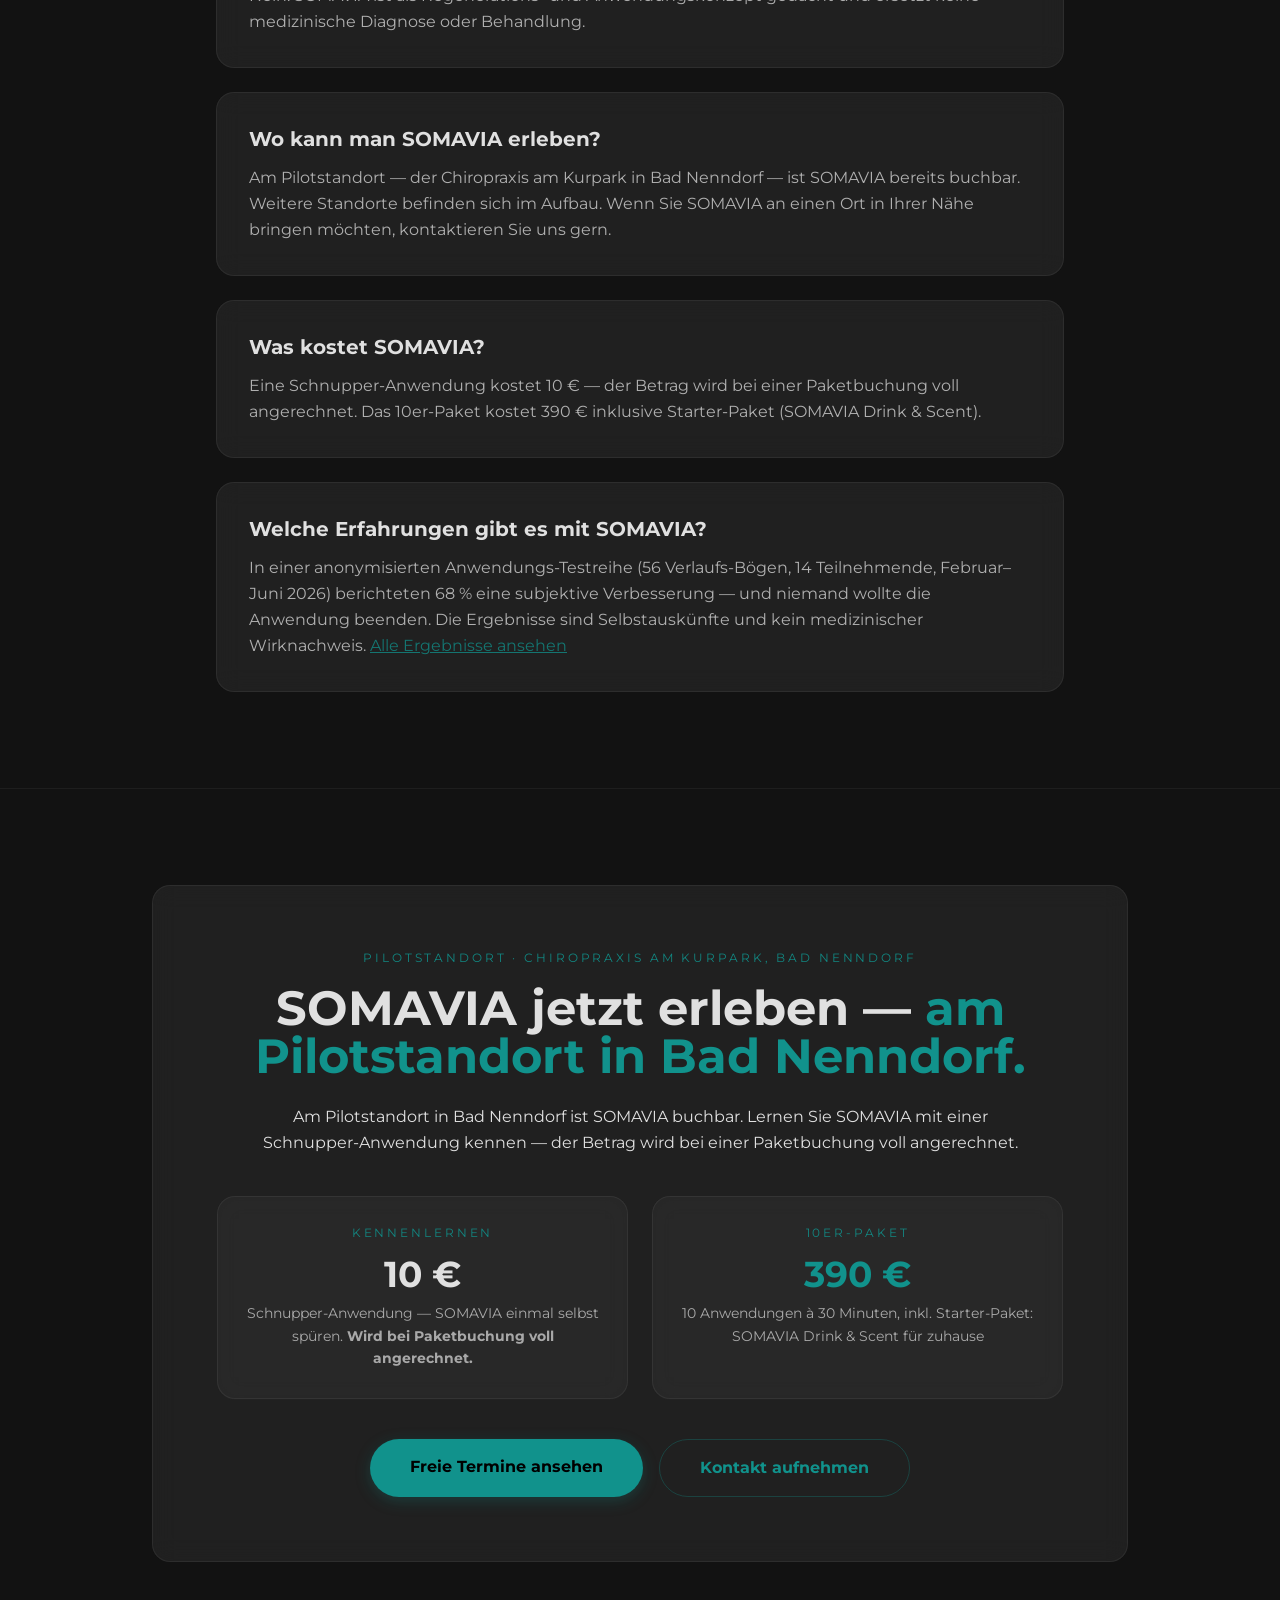
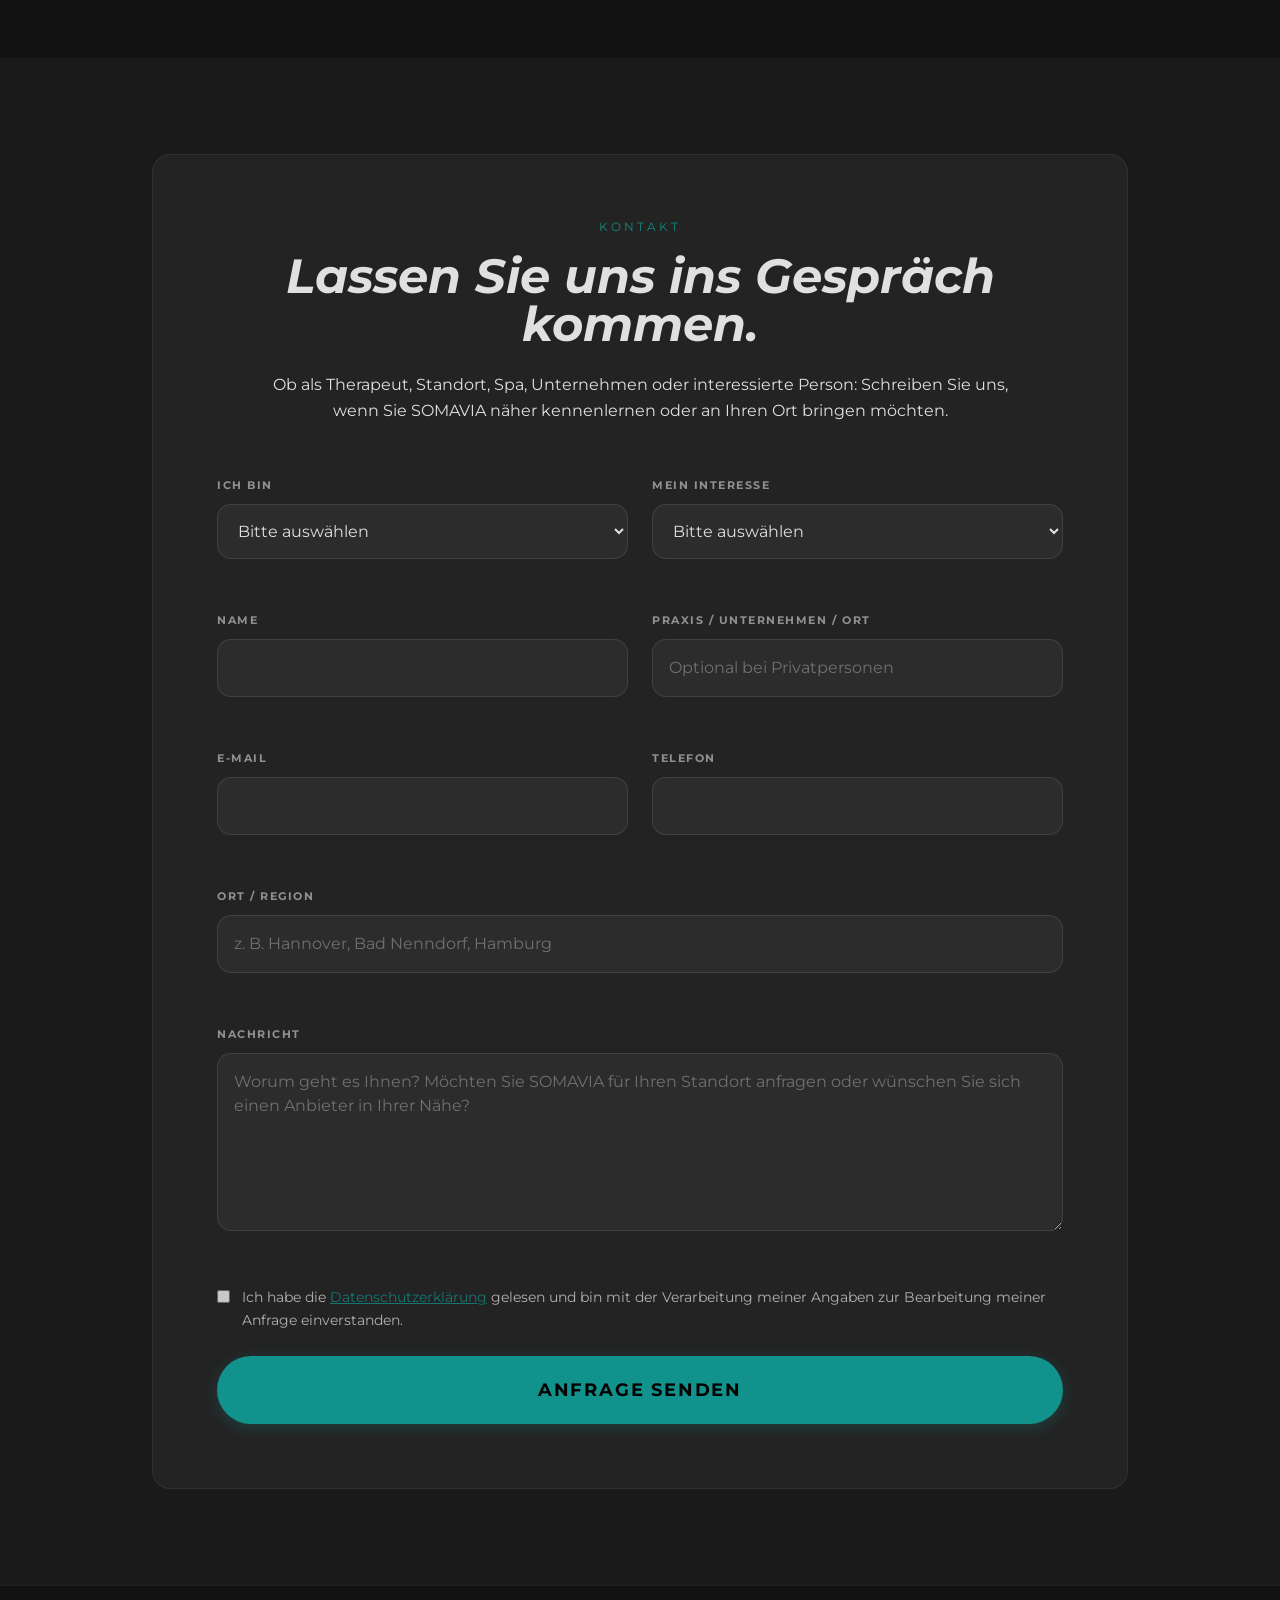
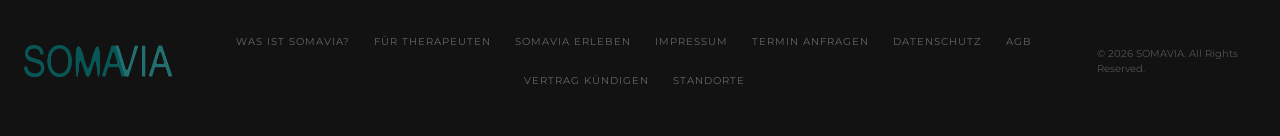
==== commit c976b5bf: "Termin buchen als goldener Knopf in die Kopfleiste Der Weg zur Terminbuchung lag bisher nur im Seite" ====
--- a/index.html
+++ b/index.html
@@ -132,6 +132,8 @@
             <a href="#preise" class="nav-link">Preise</a>
             <a href="#faq" class="nav-link">FAQ</a>
             <a href="#contact" class="nav-link accent-color border border-[#11928c]/30 px-4 py-2 rounded-sm hover:bg-[#11928c] hover:text-black">Anfrage</a>
+        
+            <a href="termin.html" class="btn-termin">Termin buchen</a>
         </nav>
         <button id="menuBtn" type="button" aria-label="Menü öffnen" aria-expanded="false" class="lg:hidden text-[#e0e0e0] hover:text-[#11928c] transition-colors p-2 -mr-2">
             <svg class="w-7 h-7" fill="none" stroke="currentColor" viewBox="0 0 24 24"><path stroke-linecap="round" stroke-linejoin="round" stroke-width="2" d="M4 6h16M4 12h16M4 18h16"/></svg>
@@ -146,6 +148,8 @@
         <a href="#preise" class="block py-3 border-b border-white/5 nav-link">Preise</a>
         <a href="#faq" class="block py-3 border-b border-white/5 nav-link">FAQ</a>
         <a href="#contact" class="block py-3 border-b border-white/5 accent-color font-semibold">Anfrage</a>
+    
+        <a href="termin.html" class="btn-termin">Termin buchen</a>
     </nav>
 </header>
 
--- a/assets/seiten.css
+++ b/assets/seiten.css
@@ -42,3 +42,36 @@
     border-color: #11928c;
     background: rgba(17, 146, 140, .1);
 }
+
+/* Termin buchen — der eine Knopf, der zur Handlung führt. Gold statt Teal,
+   weil er sich von den Navigationspunkten abheben soll; das Gold ist derselbe
+   Ton wie in Somavia Office (#e2b24e). Eigene Klasse statt Tailwind-Utilities:
+   der Build enthält nur die Farben, die beim Bauen vorkamen. */
+.btn-termin {
+    color: #e2b24e;
+    border: 1px solid rgba(226, 178, 78, .45);
+    padding: .5rem 1rem;
+    border-radius: 2px;
+    white-space: nowrap;
+    transition: background .15s, color .15s, border-color .15s;
+}
+.btn-termin:hover,
+.btn-termin:focus-visible {
+    background: #e2b24e;
+    border-color: #e2b24e;
+    color: #121212;
+}
+/* In der mobilen Liste steht er als Zeile, nicht als Kästchen. */
+#mobileMenu .btn-termin {
+    display: block;
+    border: 0;
+    border-bottom: 1px solid rgba(255, 255, 255, .05);
+    border-radius: 0;
+    padding: .75rem 0;
+    font-weight: 600;
+}
+#mobileMenu .btn-termin:hover,
+#mobileMenu .btn-termin:focus-visible {
+    background: transparent;
+    color: #f0c877;
+}
